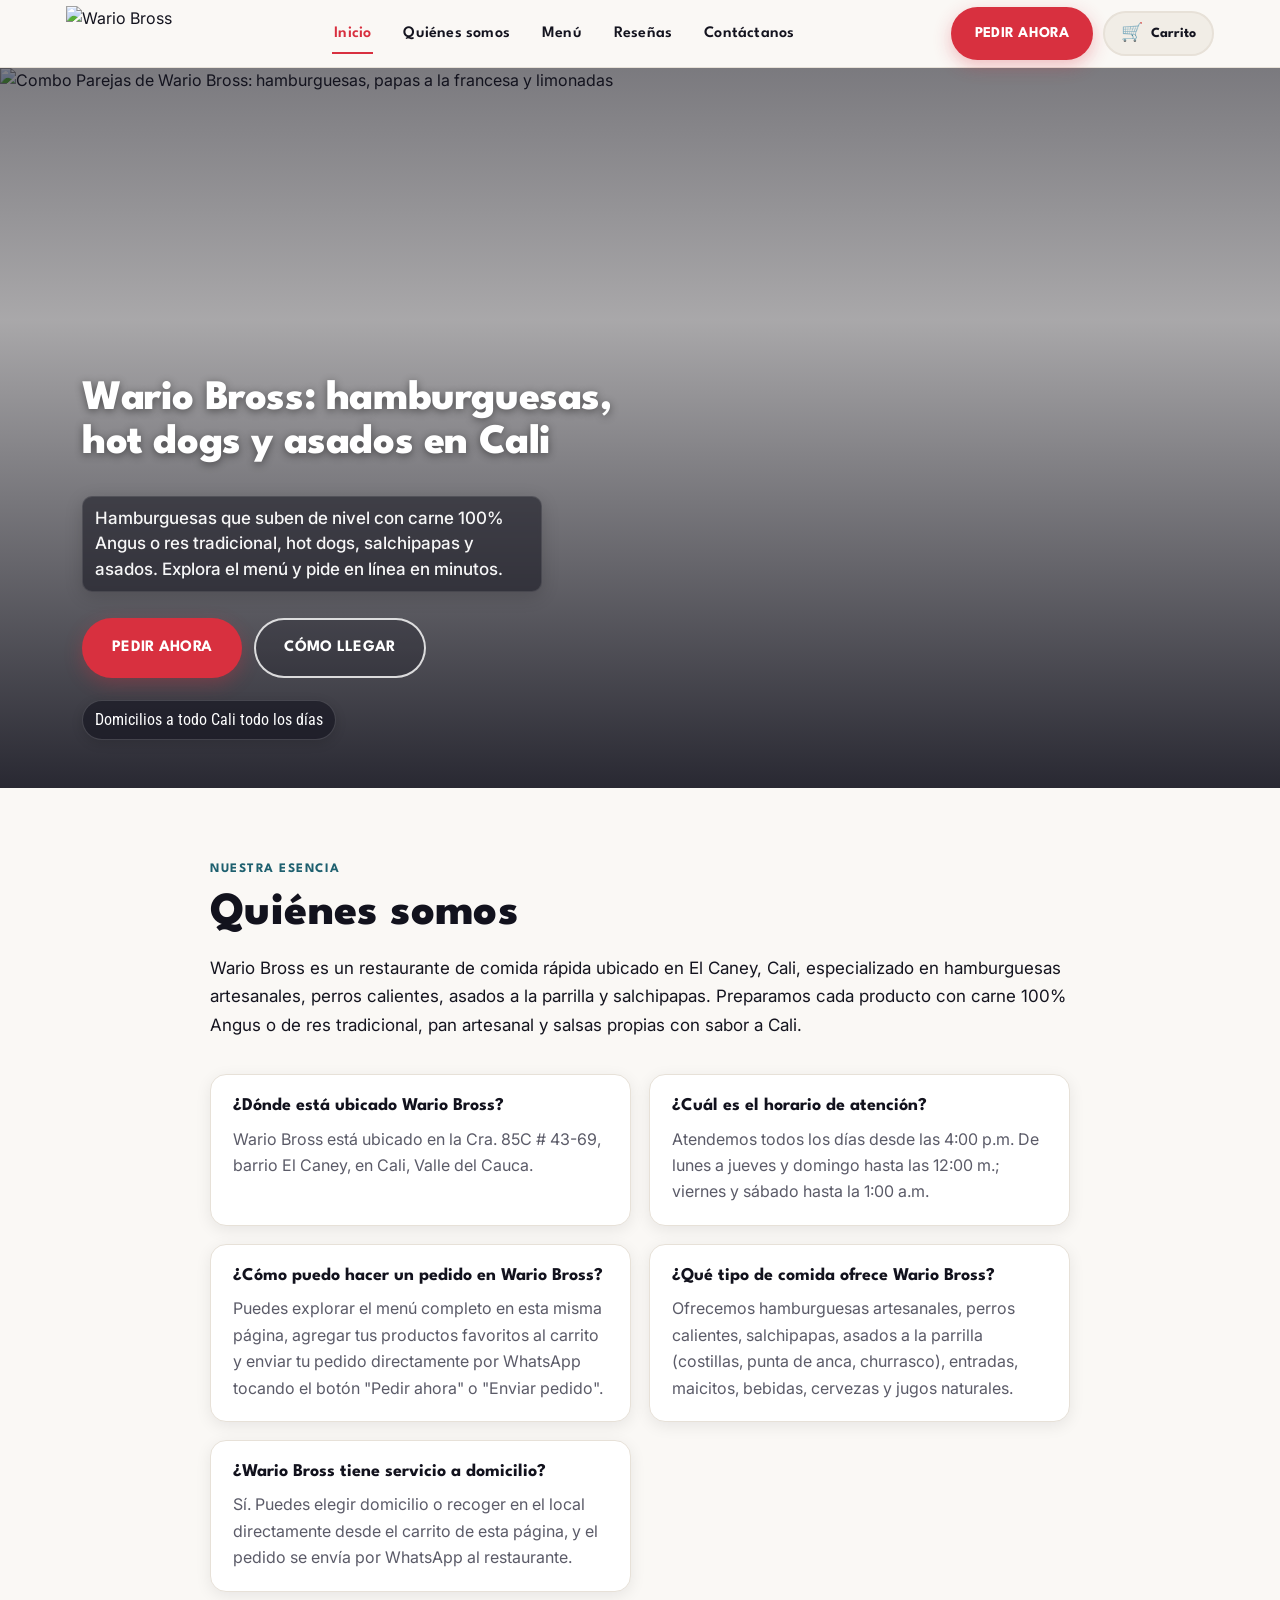
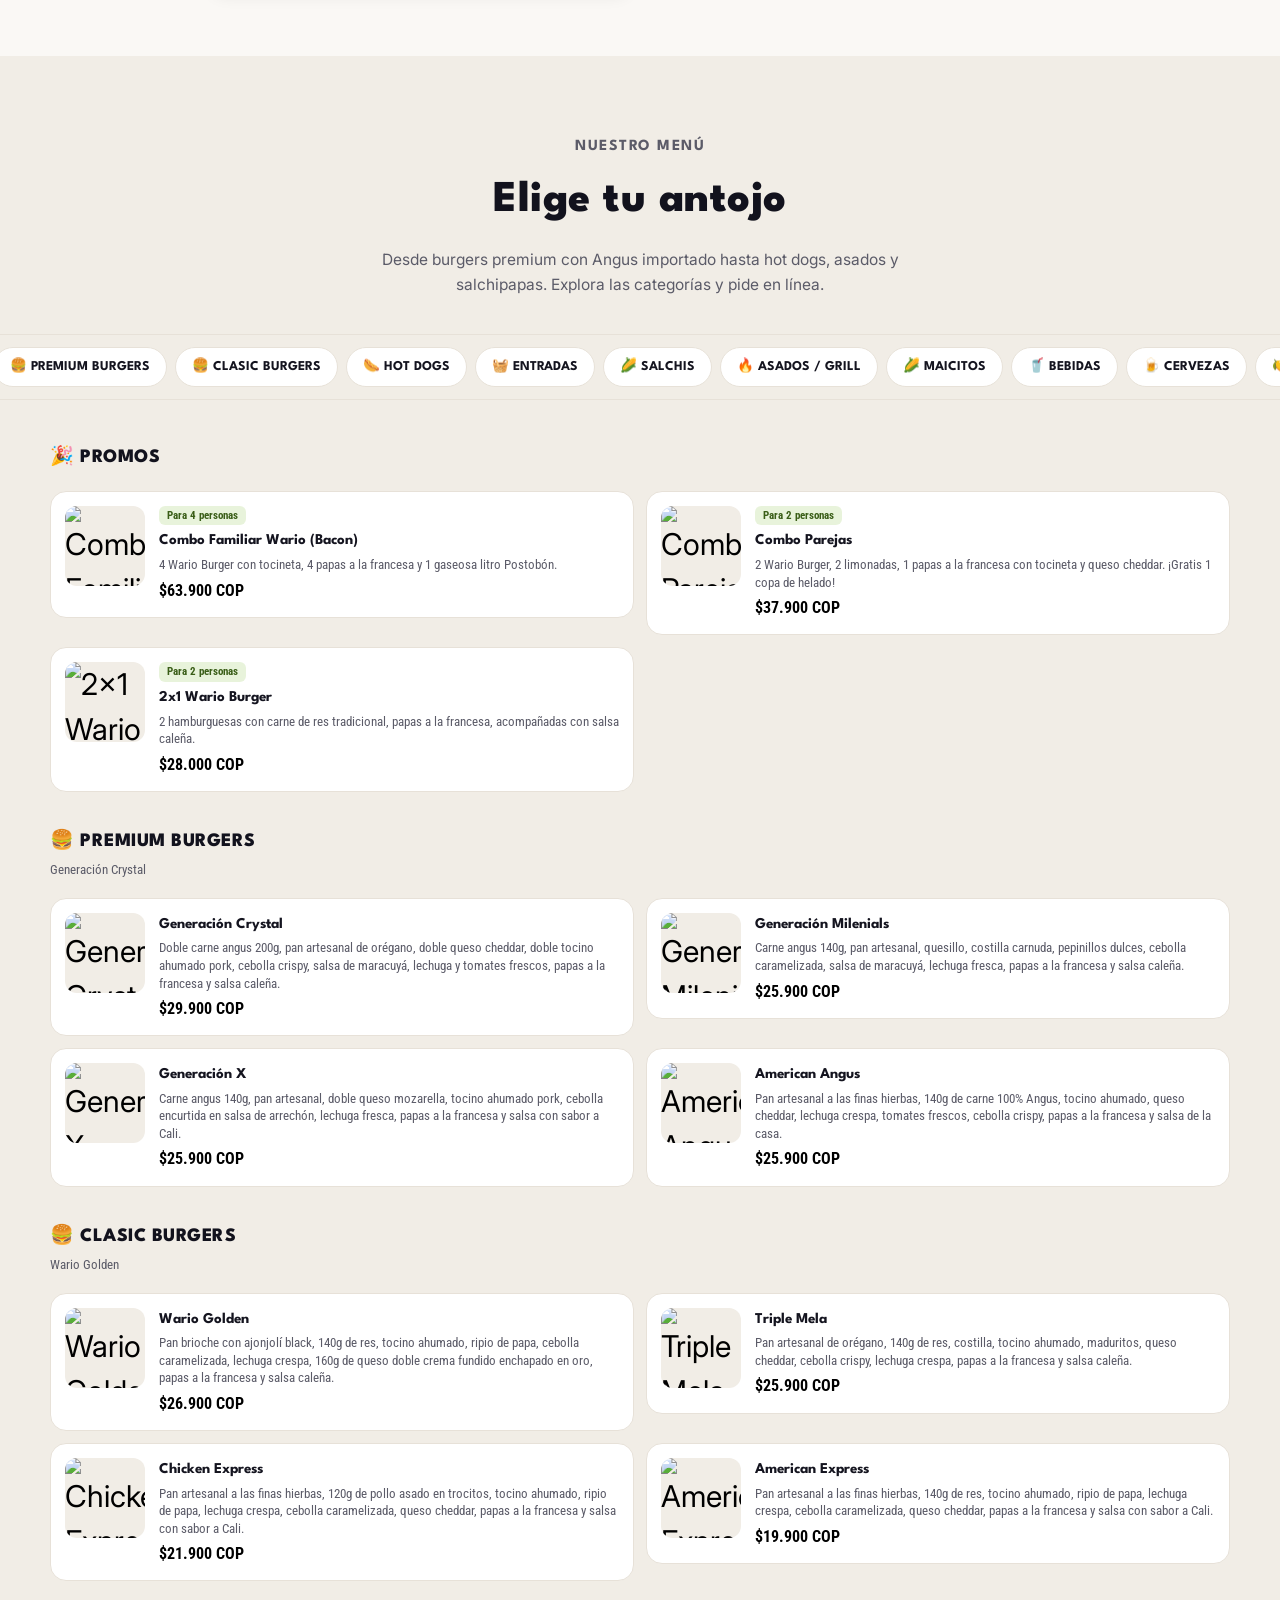
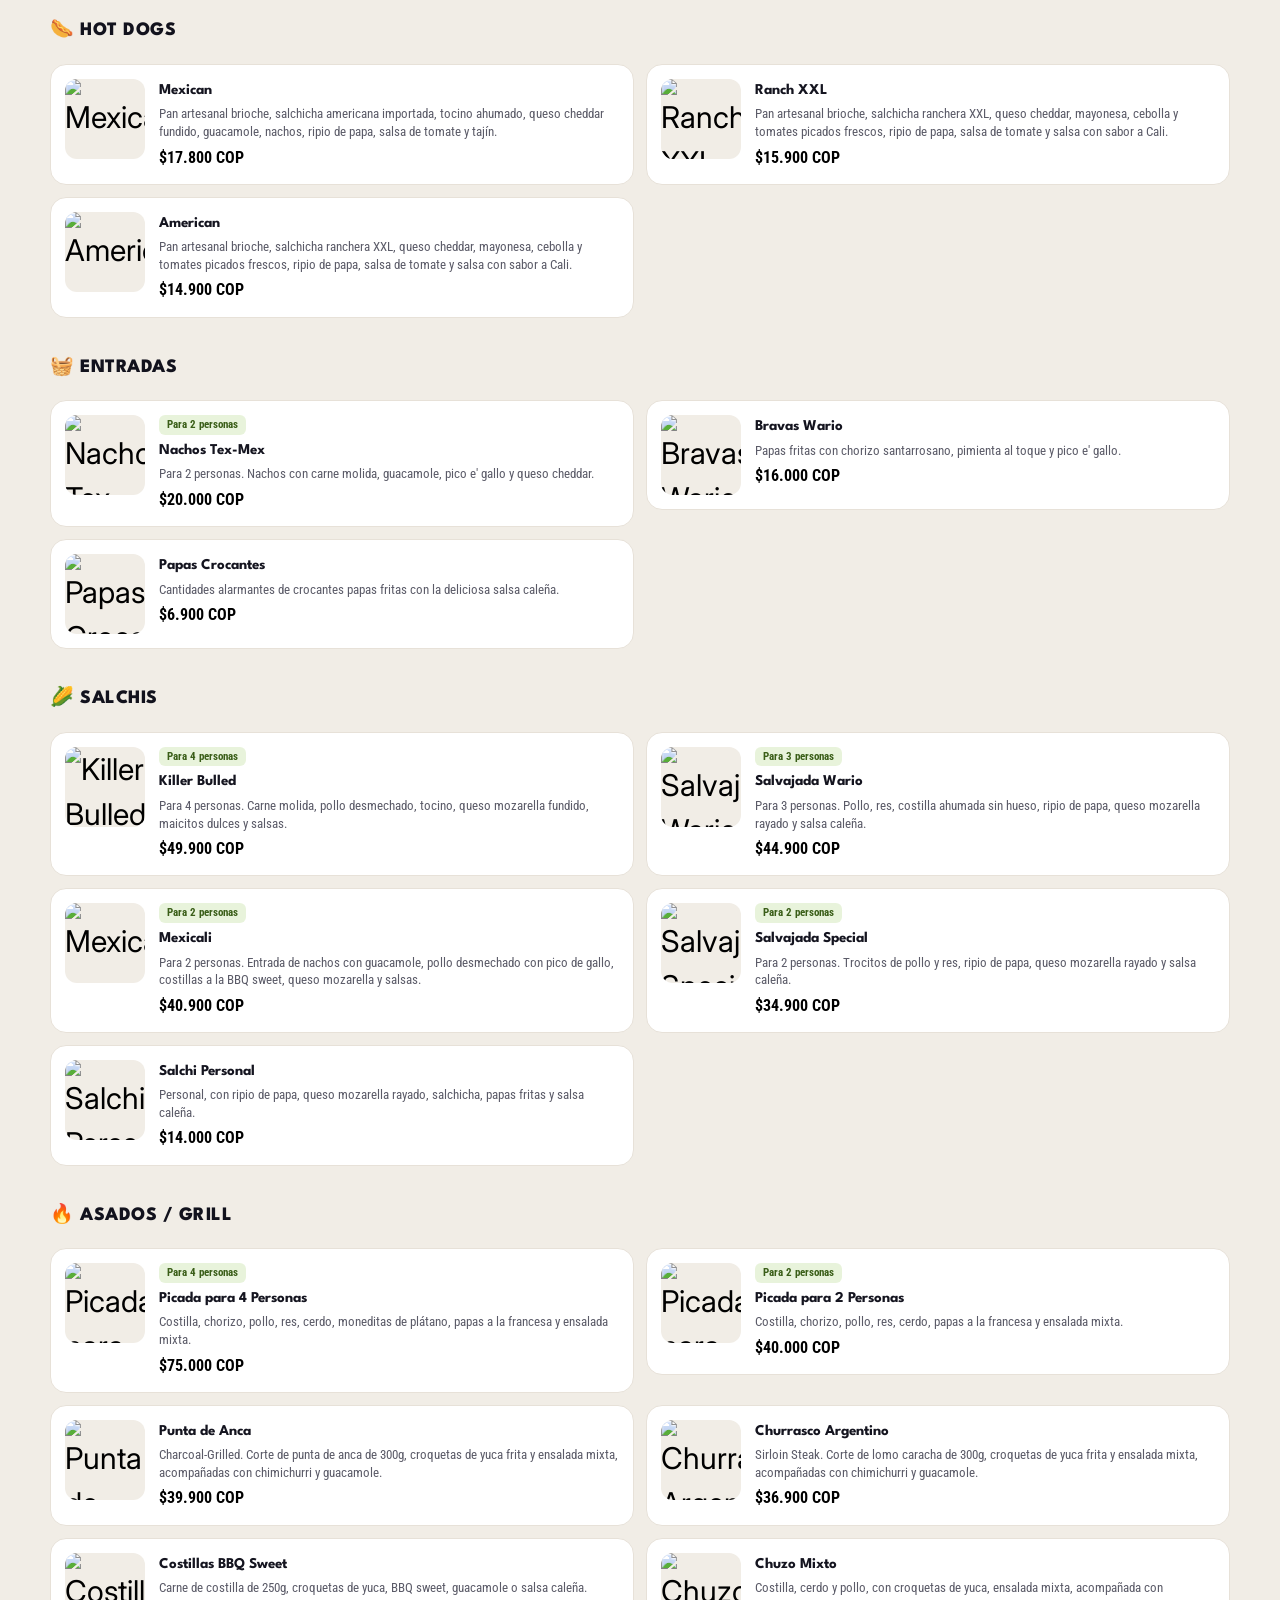
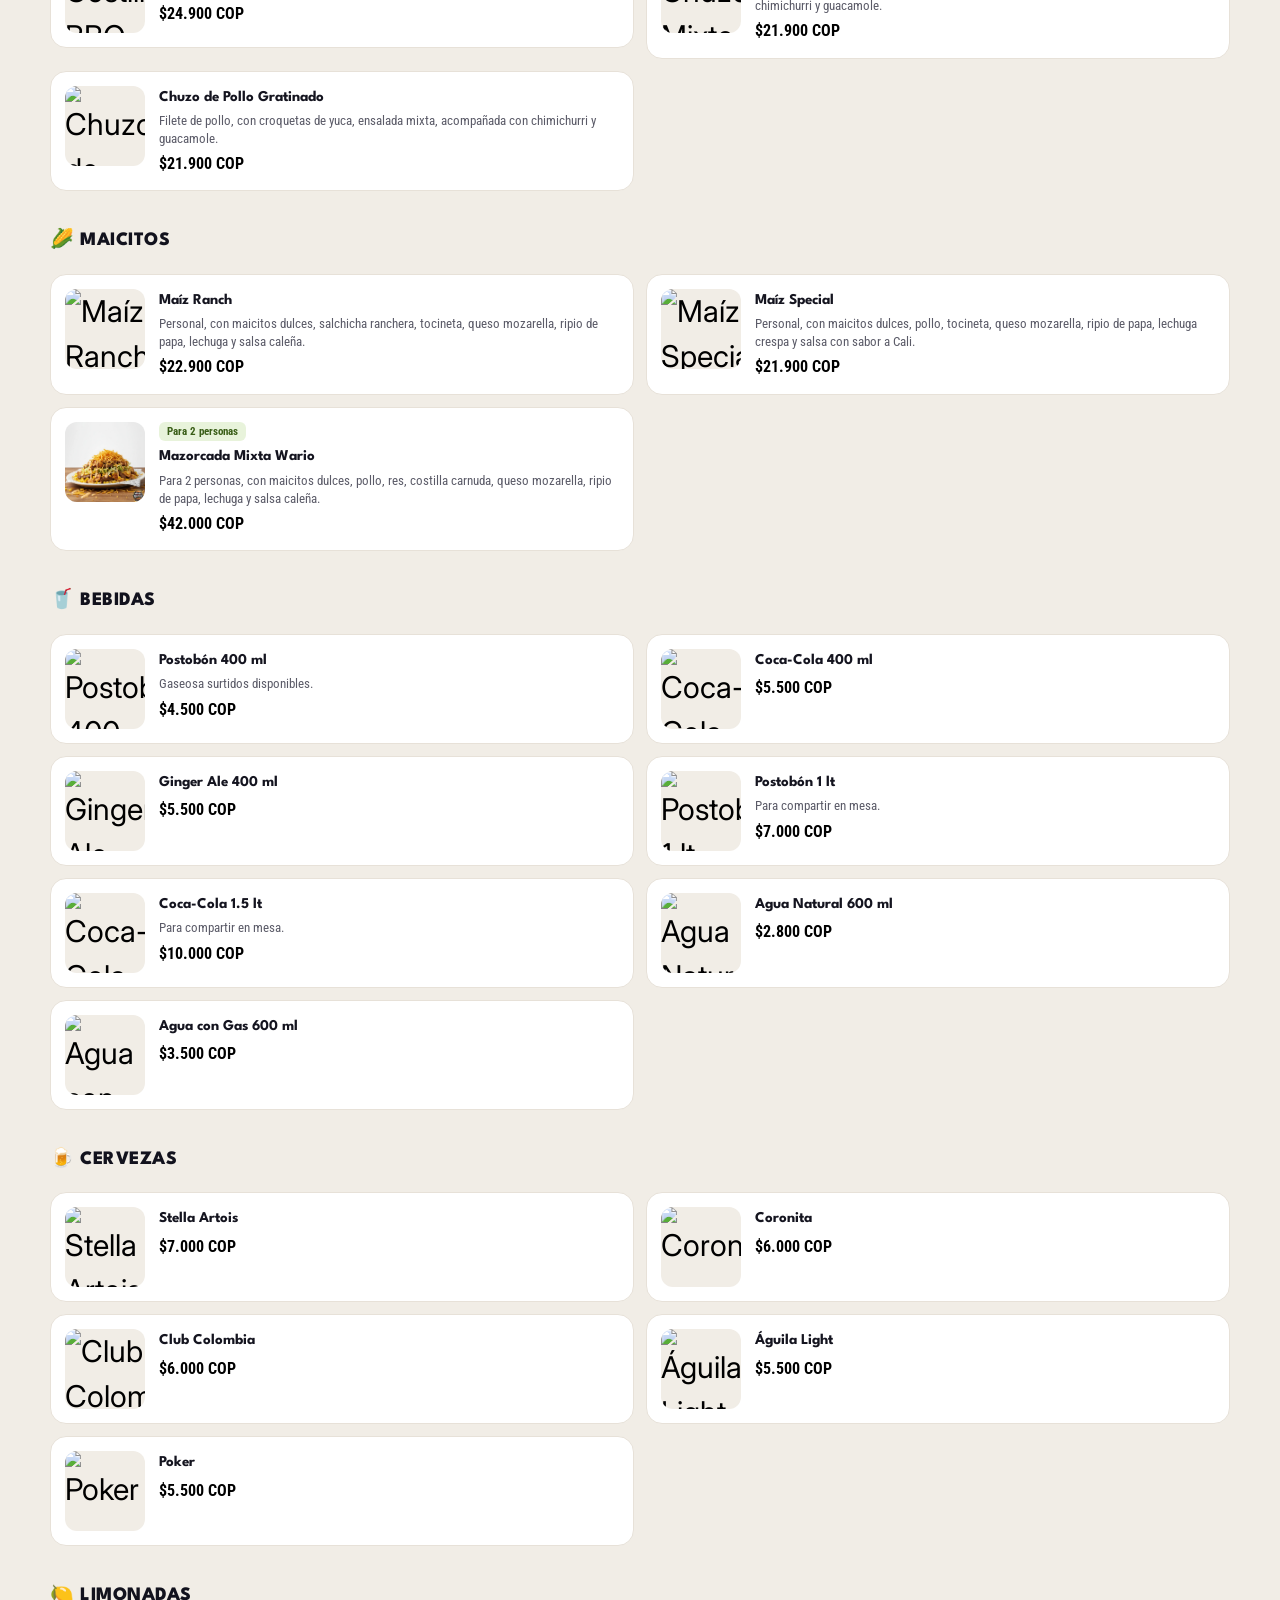
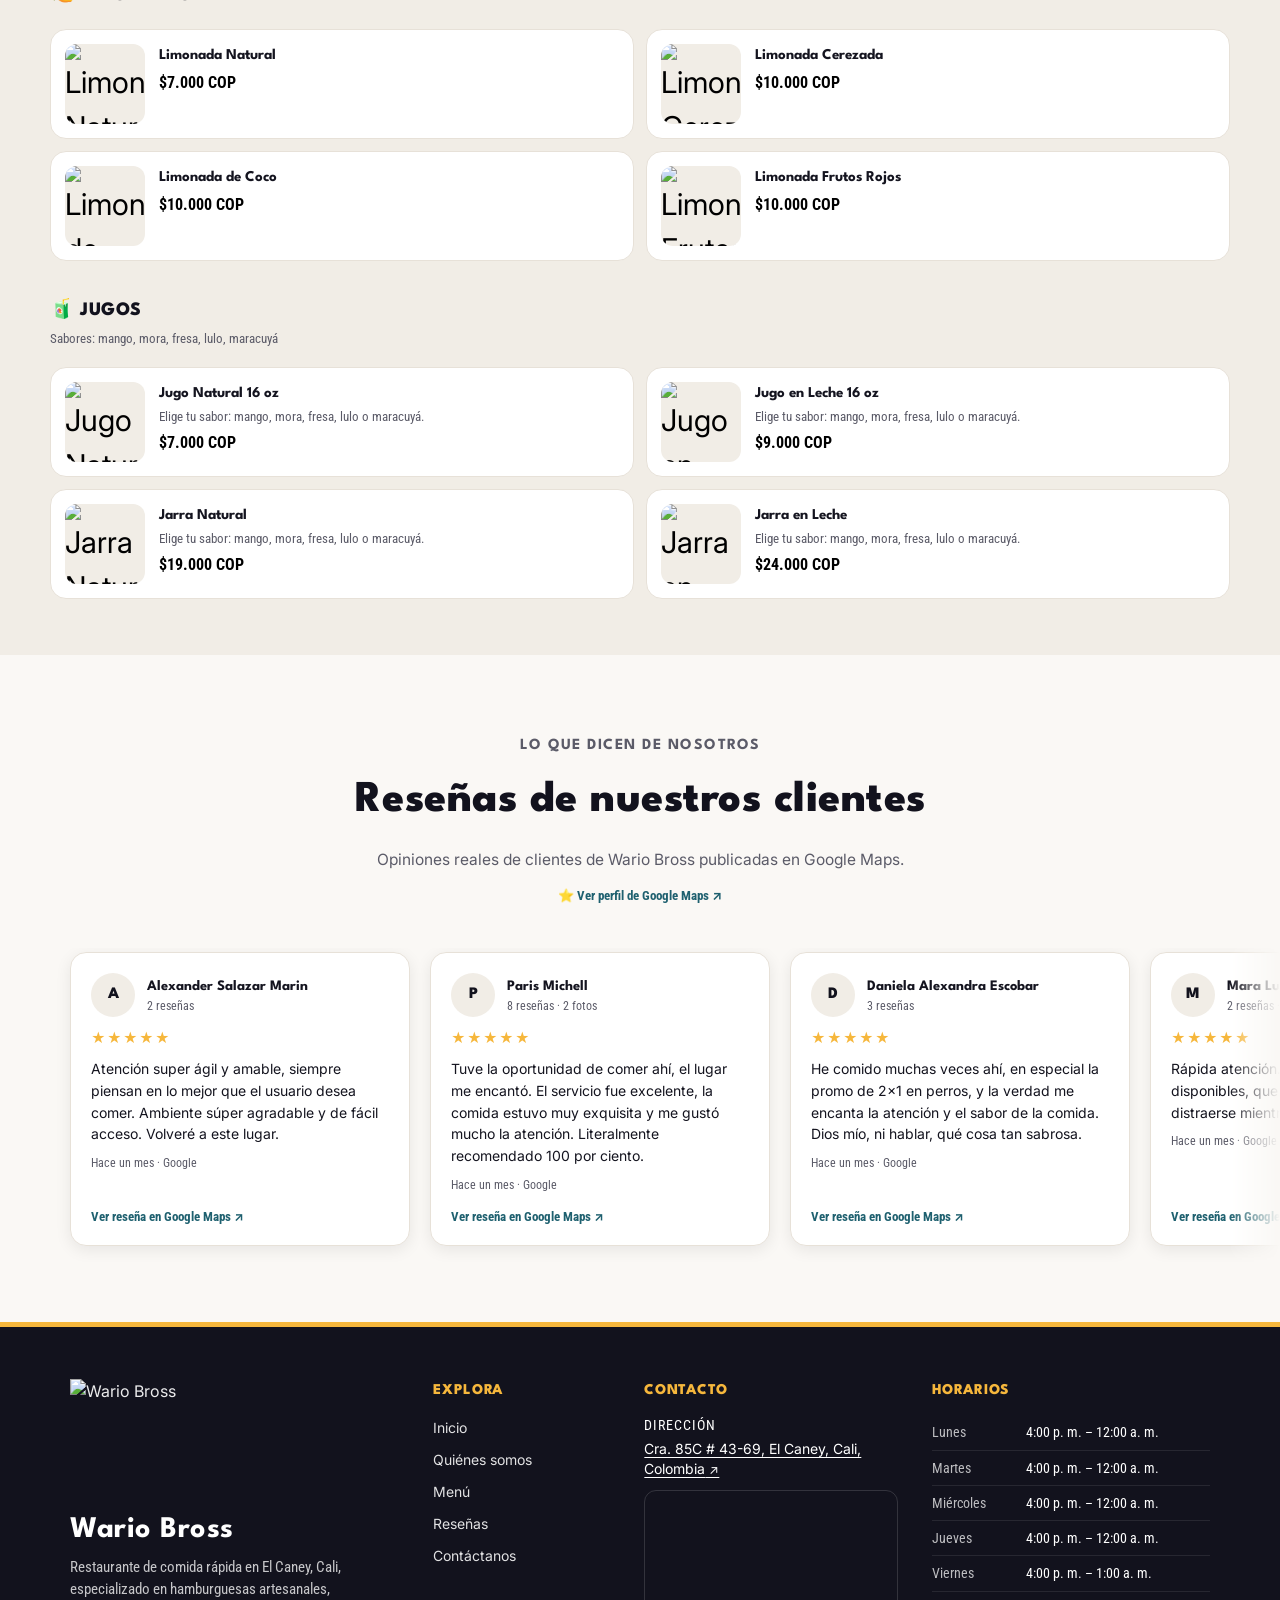
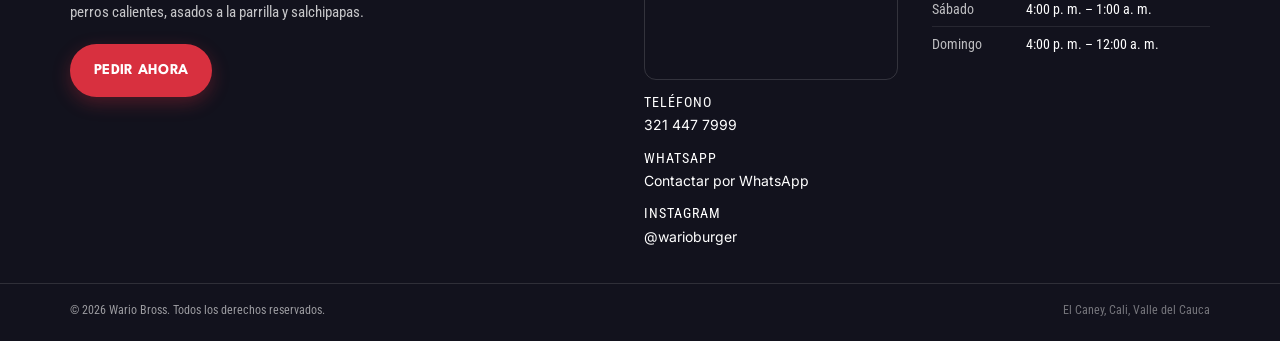
==== index.html @ e2738080 "Update index.html" ====
<!DOCTYPE html>
<html lang="es">
<head>

<!-- ============================================================
     CONFIGURACIÓN GENERAL / SEO BÁSICO
     Dominio de producción confirmado: https://wario-bross.vercel.app/
============================================================= -->
<meta charset="UTF-8">
<meta name="viewport" content="width=device-width, initial-scale=1.0">
<title>Wario Bross | Hamburguesas, comidas rápidas y Asados en Cali</title>
<meta name="description" content="Hamburguesas artesanales, hot dogs, asados y salchipapas en Cali. Carne Angus importada, sabor a Cali. Pide en línea en Wario Bross.">
<meta name="robots" content="index, follow">
<meta name="google-site-verification" content="61M8MFPnjF5rCzs7KrGMbSBRfSwU-rDoiAm1uW-LAH8" />
<link rel="canonical" href="https://wario-bross.vercel.app/">
<meta name="theme-color" content="#FAF8F5">

<!-- Favicon y logo de marca: versiones PNG con fondo transparente -->
<link rel="icon" href="/favicon.ico" sizes="any">
<link rel="icon" type="image/png" sizes="48x48" href="img/brand/favicon-48.png">
<link rel="icon" type="image/png" sizes="32x32" href="img/brand/favicon-32.png">
<link rel="apple-touch-icon" sizes="180x180" href="img/brand/logo-wario-bross-512.png">

<!-- Open Graph — imagen OG 1200x630 propia pendiente (Fase 8). Placeholder: logo -->
<meta property="og:title" content="Wario Bross | Hamburguesas, Hot Dogs y Asados en Cali">
<meta property="og:description" content="Hamburguesas artesanales, hot dogs, asados y salchipapas en Cali. Carne Angus importada, sabor a Cali. Pide en línea.">
<meta property="og:image" content="https://wario-bross.vercel.app/img/brand/logo-wario-bross-512.png">
<meta property="og:url" content="https://wario-bross.vercel.app/">
<meta property="og:type" content="website">
<meta property="og:site_name" content="Wario Bross">
<meta property="og:locale" content="es_CO">

<!-- Tipografías reales de marca (heredadas del menú digital original) -->
<link rel="preconnect" href="https://fonts.googleapis.com">
<link rel="preconnect" href="https://fonts.gstatic.com" crossorigin>
<link href="https://fonts.googleapis.com/css2?family=Bangers&family=Inter:wght@400;500;600;700;800&family=League+Spartan:wght@400;500;600;700;800&family=Roboto+Condensed:wght@300;400;700&display=swap" rel="stylesheet">

<!-- Precarga del logo transparente del header -->
<link rel="preload" as="image" href="img/brand/logo-wario-bross-192.png">

<!-- ============================================================
     Fase 7: Schema.org JSON-LD (FastFoodRestaurant)
     Todos los valores provienen de la fuente de verdad real del
     proyecto (CONFIG / información confirmada). No se inventan
     coordenadas GPS, código postal, rango de precios ni
     calificaciones: se omiten hasta tener el dato real.
============================================================= -->
<script type="application/ld+json">
{
  "@context": "https://schema.org",
  "@type": "FastFoodRestaurant",
  "@id": "https://wario-bross.vercel.app/#restaurant",
  "name": "Wario Bross",
  "url": "https://wario-bross.vercel.app/",
  "image": [
    "https://wario-bross.vercel.app/img/brand/logo-wario-bross-512.png",
    "https://wario-bross.vercel.app/img/hero/hero-wario-bross.webp"
  ],
  "telephone": "+573214477999",
  "priceRange": "$2.800 - $75.000 COP",
  "servesCuisine": [
    "Hamburguesas",
    "Hot Dogs",
    "Asados",
    "Comida rápida"
  ],
  "address": {
    "@type": "PostalAddress",
    "streetAddress": "Cra. 85C # 43-69, El Caney",
    "addressLocality": "Cali",
    "addressRegion": "Valle del Cauca",
    "addressCountry": "CO"
  },
  "geo": {
    "@type": "GeoCoordinates",
    "latitude": 3.3809268,
    "longitude": -76.5185154
  },
  "hasMap": "https://maps.app.goo.gl/h5hn3VZ8JjnQwdgH6",
  "openingHoursSpecification": [
    {
      "@type": "OpeningHoursSpecification",
      "dayOfWeek": [
        "Monday",
        "Tuesday",
        "Wednesday",
        "Thursday",
        "Sunday"
      ],
      "opens": "16:00",
      "closes": "00:00"
    },
    {
      "@type": "OpeningHoursSpecification",
      "dayOfWeek": [
        "Friday",
        "Saturday"
      ],
      "opens": "16:00",
      "closes": "01:00"
    }
  ],
  "menu": "https://wario-bross.vercel.app/#menu",
  "hasMenu": {
    "@type": "Menu",
    "name": "Menú Wario Bross",
    "hasMenuSection": [
      {
        "@type": "MenuSection",
        "name": "PROMOS",
        "hasMenuItem": [
          {
            "@type": "MenuItem",
            "name": "Combo Familiar Wario (Bacon)",
            "offers": {
              "@type": "Offer",
              "price": 63900,
              "priceCurrency": "COP"
            },
            "description": "4 Wario Burger con tocineta, 4 papas a la francesa y 1 gaseosa litro Postobón.",
            "image": "https://wario-bross.vercel.app/img/products/combo-familiar-wario-bacon.webp"
          },
          {
            "@type": "MenuItem",
            "name": "Combo Parejas",
            "offers": {
              "@type": "Offer",
              "price": 37900,
              "priceCurrency": "COP"
            },
            "description": "2 Wario Burger, 2 limonadas, 1 papas a la francesa con tocineta y queso cheddar. ¡Gratis 1 copa de helado!",
            "image": "https://wario-bross.vercel.app/img/products/combo-parejas.webp"
          },
          {
            "@type": "MenuItem",
            "name": "2x1 Wario Burger",
            "offers": {
              "@type": "Offer",
              "price": 28000,
              "priceCurrency": "COP"
            },
            "description": "2 hamburguesas con carne de res tradicional, papas a la francesa, acompañadas con salsa caleña.",
            "image": "https://wario-bross.vercel.app/img/products/2x1-wario-burger.webp"
          }
        ]
      },
      {
        "@type": "MenuSection",
        "name": "PREMIUM BURGERS",
        "description": "Generación Crystal",
        "hasMenuItem": [
          {
            "@type": "MenuItem",
            "name": "Generación Crystal",
            "offers": {
              "@type": "Offer",
              "price": 29900,
              "priceCurrency": "COP"
            },
            "description": "Doble carne angus 200g, pan artesanal de orégano, doble queso cheddar, doble tocino ahumado pork, cebolla crispy, salsa de maracuyá, lechuga y tomates frescos, papas a la francesa y salsa caleña.",
            "image": "https://wario-bross.vercel.app/img/products/generacion-crystal.webp"
          },
          {
            "@type": "MenuItem",
            "name": "Generación Milenials",
            "offers": {
              "@type": "Offer",
              "price": 25900,
              "priceCurrency": "COP"
            },
            "description": "Carne angus 140g, pan artesanal, quesillo, costilla carnuda, pepinillos dulces, cebolla caramelizada, salsa de maracuyá, lechuga fresca, papas a la francesa y salsa caleña.",
            "image": "https://wario-bross.vercel.app/img/products/generacion-milenials.webp"
          },
          {
            "@type": "MenuItem",
            "name": "Generación X",
            "offers": {
              "@type": "Offer",
              "price": 25900,
              "priceCurrency": "COP"
            },
            "description": "Carne angus 140g, pan artesanal, doble queso mozarella, tocino ahumado pork, cebolla encurtida en salsa de arrechón, lechuga fresca, papas a la francesa y salsa con sabor a Cali.",
            "image": "https://wario-bross.vercel.app/img/products/generacion-x.webp"
          },
          {
            "@type": "MenuItem",
            "name": "American Angus",
            "offers": {
              "@type": "Offer",
              "price": 25900,
              "priceCurrency": "COP"
            },
            "description": "Pan artesanal a las finas hierbas, 140g de carne 100% Angus, tocino ahumado, queso cheddar, lechuga crespa, tomates frescos, cebolla crispy, papas a la francesa y salsa de la casa.",
            "image": "https://wario-bross.vercel.app/img/products/american-angus.webp"
          }
        ]
      },
      {
        "@type": "MenuSection",
        "name": "CLASIC BURGERS",
        "description": "Wario Golden",
        "hasMenuItem": [
          {
            "@type": "MenuItem",
            "name": "Wario Golden",
            "offers": {
              "@type": "Offer",
              "price": 26900,
              "priceCurrency": "COP"
            },
            "description": "Pan brioche con ajonjolí black, 140g de res, tocino ahumado, ripio de papa, cebolla caramelizada, lechuga crespa, 160g de queso doble crema fundido enchapado en oro, papas a la francesa y salsa caleña.",
            "image": "https://wario-bross.vercel.app/img/products/wario-golden.webp"
          },
          {
            "@type": "MenuItem",
            "name": "Triple Mela",
            "offers": {
              "@type": "Offer",
              "price": 25900,
              "priceCurrency": "COP"
            },
            "description": "Pan artesanal de orégano, 140g de res, costilla, tocino ahumado, maduritos, queso cheddar, cebolla crispy, lechuga crespa, papas a la francesa y salsa caleña.",
            "image": "https://wario-bross.vercel.app/img/products/triple-mela.webp"
          },
          {
            "@type": "MenuItem",
            "name": "Chicken Express",
            "offers": {
              "@type": "Offer",
              "price": 21900,
              "priceCurrency": "COP"
            },
            "description": "Pan artesanal a las finas hierbas, 120g de pollo asado en trocitos, tocino ahumado, ripio de papa, lechuga crespa, cebolla caramelizada, queso cheddar, papas a la francesa y salsa con sabor a Cali.",
            "image": "https://wario-bross.vercel.app/img/products/chicken-express.webp"
          },
          {
            "@type": "MenuItem",
            "name": "American Express",
            "offers": {
              "@type": "Offer",
              "price": 19900,
              "priceCurrency": "COP"
            },
            "description": "Pan artesanal a las finas hierbas, 140g de res, tocino ahumado, ripio de papa, lechuga crespa, cebolla caramelizada, queso cheddar, papas a la francesa y salsa con sabor a Cali.",
            "image": "https://wario-bross.vercel.app/img/products/american-express.webp"
          }
        ]
      },
      {
        "@type": "MenuSection",
        "name": "HOT DOGS",
        "hasMenuItem": [
          {
            "@type": "MenuItem",
            "name": "Mexican",
            "offers": {
              "@type": "Offer",
              "price": 17800,
              "priceCurrency": "COP"
            },
            "description": "Pan artesanal brioche, salchicha americana importada, tocino ahumado, queso cheddar fundido, guacamole, nachos, ripio de papa, salsa de tomate y tajín.",
            "image": "https://wario-bross.vercel.app/img/products/mexican-hotdog.webp"
          },
          {
            "@type": "MenuItem",
            "name": "Ranch XXL",
            "offers": {
              "@type": "Offer",
              "price": 15900,
              "priceCurrency": "COP"
            },
            "description": "Pan artesanal brioche, salchicha ranchera XXL, queso cheddar, mayonesa, cebolla y tomates picados frescos, ripio de papa, salsa de tomate y salsa con sabor a Cali.",
            "image": "https://wario-bross.vercel.app/img/products/ranch-xxl.webp"
          },
          {
            "@type": "MenuItem",
            "name": "American",
            "offers": {
              "@type": "Offer",
              "price": 14900,
              "priceCurrency": "COP"
            },
            "description": "Pan artesanal brioche, salchicha ranchera XXL, queso cheddar, mayonesa, cebolla y tomates picados frescos, ripio de papa, salsa de tomate y salsa con sabor a Cali.",
            "image": "https://wario-bross.vercel.app/img/products/american-hotdog.webp"
          }
        ]
      },
      {
        "@type": "MenuSection",
        "name": "ENTRADAS",
        "hasMenuItem": [
          {
            "@type": "MenuItem",
            "name": "Nachos Tex-Mex",
            "offers": {
              "@type": "Offer",
              "price": 20000,
              "priceCurrency": "COP"
            },
            "description": "Para 2 personas. Nachos con carne molida, guacamole, pico e' gallo y queso cheddar.",
            "image": "https://wario-bross.vercel.app/img/products/nachos-tex-mex.webp"
          },
          {
            "@type": "MenuItem",
            "name": "Bravas Wario",
            "offers": {
              "@type": "Offer",
              "price": 16000,
              "priceCurrency": "COP"
            },
            "description": "Papas fritas con chorizo santarrosano, pimienta al toque y pico e' gallo.",
            "image": "https://wario-bross.vercel.app/img/products/bravas-wario.webp"
          },
          {
            "@type": "MenuItem",
            "name": "Papas Crocantes",
            "offers": {
              "@type": "Offer",
              "price": 6900,
              "priceCurrency": "COP"
            },
            "description": "Cantidades alarmantes de crocantes papas fritas con la deliciosa salsa caleña.",
            "image": "https://wario-bross.vercel.app/img/products/papas-crocantes.webp"
          }
        ]
      },
      {
        "@type": "MenuSection",
        "name": "SALCHIS",
        "hasMenuItem": [
          {
            "@type": "MenuItem",
            "name": "Killer Bulled",
            "offers": {
              "@type": "Offer",
              "price": 49900,
              "priceCurrency": "COP"
            },
            "description": "Para 4 personas. Carne molida, pollo desmechado, tocino, queso mozarella fundido, maicitos dulces y salsas.",
            "image": "https://wario-bross.vercel.app/img/products/killer-bulled.webp"
          },
          {
            "@type": "MenuItem",
            "name": "Salvajada Wario",
            "offers": {
              "@type": "Offer",
              "price": 44900,
              "priceCurrency": "COP"
            },
            "description": "Para 3 personas. Pollo, res, costilla ahumada sin hueso, ripio de papa, queso mozarella rayado y salsa caleña.",
            "image": "https://wario-bross.vercel.app/img/products/salvajada-wario.webp"
          },
          {
            "@type": "MenuItem",
            "name": "Mexicali",
            "offers": {
              "@type": "Offer",
              "price": 40900,
              "priceCurrency": "COP"
            },
            "description": "Para 2 personas. Entrada de nachos con guacamole, pollo desmechado con pico de gallo, costillas a la BBQ sweet, queso mozarella y salsas.",
            "image": "https://wario-bross.vercel.app/img/products/mexicali.webp"
          },
          {
            "@type": "MenuItem",
            "name": "Salvajada Special",
            "offers": {
              "@type": "Offer",
              "price": 34900,
              "priceCurrency": "COP"
            },
            "description": "Para 2 personas. Trocitos de pollo y res, ripio de papa, queso mozarella rayado y salsa caleña.",
            "image": "https://wario-bross.vercel.app/img/products/salvajada-especial.webp"
          },
          {
            "@type": "MenuItem",
            "name": "Salchi Personal",
            "offers": {
              "@type": "Offer",
              "price": 14000,
              "priceCurrency": "COP"
            },
            "description": "Personal, con ripio de papa, queso mozarella rayado, salchicha, papas fritas y salsa caleña.",
            "image": "https://wario-bross.vercel.app/img/products/salchi-personal.webp"
          }
        ]
      },
      {
        "@type": "MenuSection",
        "name": "ASADOS / GRILL",
        "hasMenuItem": [
          {
            "@type": "MenuItem",
            "name": "Picada para 4 Personas",
            "offers": {
              "@type": "Offer",
              "price": 75000,
              "priceCurrency": "COP"
            },
            "description": "Costilla, chorizo, pollo, res, cerdo, moneditas de plátano, papas a la francesa y ensalada mixta.",
            "image": "https://wario-bross.vercel.app/img/products/picada-para-4-personas.webp"
          },
          {
            "@type": "MenuItem",
            "name": "Picada para 2 Personas",
            "offers": {
              "@type": "Offer",
              "price": 40000,
              "priceCurrency": "COP"
            },
            "description": "Costilla, chorizo, pollo, res, cerdo, papas a la francesa y ensalada mixta.",
            "image": "https://wario-bross.vercel.app/img/products/picada-para-2-personas.webp"
          },
          {
            "@type": "MenuItem",
            "name": "Punta de Anca",
            "offers": {
              "@type": "Offer",
              "price": 39900,
              "priceCurrency": "COP"
            },
            "description": "Charcoal-Grilled. Corte de punta de anca de 300g, croquetas de yuca frita y ensalada mixta, acompañadas con chimichurri y guacamole.",
            "image": "https://wario-bross.vercel.app/img/products/punta-de-anca.webp"
          },
          {
            "@type": "MenuItem",
            "name": "Churrasco Argentino",
            "offers": {
              "@type": "Offer",
              "price": 36900,
              "priceCurrency": "COP"
            },
            "description": "Sirloin Steak. Corte de lomo caracha de 300g, croquetas de yuca frita y ensalada mixta, acompañadas con chimichurri y guacamole.",
            "image": "https://wario-bross.vercel.app/img/products/churrasco-argentino.webp"
          },
          {
            "@type": "MenuItem",
            "name": "Costillas BBQ Sweet",
            "offers": {
              "@type": "Offer",
              "price": 24900,
              "priceCurrency": "COP"
            },
            "description": "Carne de costilla de 250g, croquetas de yuca, BBQ sweet, guacamole o salsa caleña.",
            "image": "https://wario-bross.vercel.app/img/products/costillas-bbq-sweet.webp"
          },
          {
            "@type": "MenuItem",
            "name": "Chuzo Mixto",
            "offers": {
              "@type": "Offer",
              "price": 21900,
              "priceCurrency": "COP"
            },
            "description": "Costilla, cerdo y pollo, con croquetas de yuca, ensalada mixta, acompañada con chimichurri y guacamole.",
            "image": "https://wario-bross.vercel.app/img/products/chuzo-mixto.webp"
          },
          {
            "@type": "MenuItem",
            "name": "Chuzo de Pollo Gratinado",
            "offers": {
              "@type": "Offer",
              "price": 21900,
              "priceCurrency": "COP"
            },
            "description": "Filete de pollo, con croquetas de yuca, ensalada mixta, acompañada con chimichurri y guacamole.",
            "image": "https://wario-bross.vercel.app/img/products/chuzo-de-pollo-gratinado.webp"
          }
        ]
      },
      {
        "@type": "MenuSection",
        "name": "MAICITOS",
        "hasMenuItem": [
          {
            "@type": "MenuItem",
            "name": "Maíz Ranch",
            "offers": {
              "@type": "Offer",
              "price": 22900,
              "priceCurrency": "COP"
            },
            "description": "Personal, con maicitos dulces, salchicha ranchera, tocineta, queso mozarella, ripio de papa, lechuga y salsa caleña.",
            "image": "https://wario-bross.vercel.app/img/products/maiz-ranch.webp"
          },
          {
            "@type": "MenuItem",
            "name": "Maíz Special",
            "offers": {
              "@type": "Offer",
              "price": 21900,
              "priceCurrency": "COP"
            },
            "description": "Personal, con maicitos dulces, pollo, tocineta, queso mozarella, ripio de papa, lechuga crespa y salsa con sabor a Cali.",
            "image": "https://wario-bross.vercel.app/img/products/maiz-special.webp"
          },
          {
            "@type": "MenuItem",
            "name": "Mazorcada Mixta Wario",
            "offers": {
              "@type": "Offer",
              "price": 42000,
              "priceCurrency": "COP"
            },
            "description": "Para 2 personas, con maicitos dulces, pollo, res, costilla carnuda, queso mozarella, ripio de papa, lechuga y salsa caleña.",
            "image": "https://wario-bross.vercel.app/img/products/maiz-wario.webp"
          }
        ]
      },
      {
        "@type": "MenuSection",
        "name": "BEBIDAS",
        "hasMenuItem": [
          {
            "@type": "MenuItem",
            "name": "Postobón 400 ml",
            "offers": {
              "@type": "Offer",
              "price": 4500,
              "priceCurrency": "COP"
            },
            "description": "Gaseosa surtidos disponibles.",
            "image": "https://wario-bross.vercel.app/img/products/postobon-400-ml.webp"
          },
          {
            "@type": "MenuItem",
            "name": "Coca-Cola 400 ml",
            "offers": {
              "@type": "Offer",
              "price": 5500,
              "priceCurrency": "COP"
            },
            "image": "https://wario-bross.vercel.app/img/products/coca-cola-400-ml.webp"
          },
          {
            "@type": "MenuItem",
            "name": "Ginger Ale 400 ml",
            "offers": {
              "@type": "Offer",
              "price": 5500,
              "priceCurrency": "COP"
            },
            "image": "https://wario-bross.vercel.app/img/products/ginger-400-ml.webp"
          },
          {
            "@type": "MenuItem",
            "name": "Postobón 1 lt",
            "offers": {
              "@type": "Offer",
              "price": 7000,
              "priceCurrency": "COP"
            },
            "description": "Para compartir en mesa.",
            "image": "https://wario-bross.vercel.app/img/products/postobon-1-lt.webp"
          },
          {
            "@type": "MenuItem",
            "name": "Coca-Cola 1.5 lt",
            "offers": {
              "@type": "Offer",
              "price": 10000,
              "priceCurrency": "COP"
            },
            "description": "Para compartir en mesa.",
            "image": "https://wario-bross.vercel.app/img/products/coca-cola-1-5-lt.webp"
          },
          {
            "@type": "MenuItem",
            "name": "Agua Natural 600 ml",
            "offers": {
              "@type": "Offer",
              "price": 2800,
              "priceCurrency": "COP"
            },
            "image": "https://wario-bross.vercel.app/img/products/agua-natural.webp"
          },
          {
            "@type": "MenuItem",
            "name": "Agua con Gas 600 ml",
            "offers": {
              "@type": "Offer",
              "price": 3500,
              "priceCurrency": "COP"
            },
            "image": "https://wario-bross.vercel.app/img/products/agua-gas.webp"
          }
        ]
      },
      {
        "@type": "MenuSection",
        "name": "CERVEZAS",
        "hasMenuItem": [
          {
            "@type": "MenuItem",
            "name": "Stella Artois",
            "offers": {
              "@type": "Offer",
              "price": 7000,
              "priceCurrency": "COP"
            },
            "image": "https://wario-bross.vercel.app/img/products/stella-artois.webp"
          },
          {
            "@type": "MenuItem",
            "name": "Coronita",
            "offers": {
              "@type": "Offer",
              "price": 6000,
              "priceCurrency": "COP"
            },
            "image": "https://wario-bross.vercel.app/img/products/coronita.webp"
          },
          {
            "@type": "MenuItem",
            "name": "Club Colombia",
            "offers": {
              "@type": "Offer",
              "price": 6000,
              "priceCurrency": "COP"
            },
            "image": "https://wario-bross.vercel.app/img/products/club-colombia.webp"
          },
          {
            "@type": "MenuItem",
            "name": "Águila Light",
            "offers": {
              "@type": "Offer",
              "price": 5500,
              "priceCurrency": "COP"
            },
            "image": "https://wario-bross.vercel.app/img/products/aguila-light.webp"
          },
          {
            "@type": "MenuItem",
            "name": "Poker",
            "offers": {
              "@type": "Offer",
              "price": 5500,
              "priceCurrency": "COP"
            },
            "image": "https://wario-bross.vercel.app/img/products/poker.webp"
          }
        ]
      },
      {
        "@type": "MenuSection",
        "name": "LIMONADAS",
        "hasMenuItem": [
          {
            "@type": "MenuItem",
            "name": "Limonada Natural",
            "offers": {
              "@type": "Offer",
              "price": 7000,
              "priceCurrency": "COP"
            },
            "image": "https://wario-bross.vercel.app/img/products/limonada-natural-16oz.webp"
          },
          {
            "@type": "MenuItem",
            "name": "Limonada Cerezada",
            "offers": {
              "@type": "Offer",
              "price": 10000,
              "priceCurrency": "COP"
            },
            "image": "https://wario-bross.vercel.app/img/products/limonada-cerezada.webp"
          },
          {
            "@type": "MenuItem",
            "name": "Limonada de Coco",
            "offers": {
              "@type": "Offer",
              "price": 10000,
              "priceCurrency": "COP"
            },
            "image": "https://wario-bross.vercel.app/img/products/limonada-de-coco.webp"
          },
          {
            "@type": "MenuItem",
            "name": "Limonada Frutos Rojos",
            "offers": {
              "@type": "Offer",
              "price": 10000,
              "priceCurrency": "COP"
            },
            "image": "https://wario-bross.vercel.app/img/products/limonada-frutos-rojos.webp"
          }
        ]
      },
      {
        "@type": "MenuSection",
        "name": "JUGOS",
        "description": "Sabores: mango, mora, fresa, lulo, maracuyá",
        "hasMenuItem": [
          {
            "@type": "MenuItem",
            "name": "Jugo Natural 16 oz",
            "offers": {
              "@type": "Offer",
              "price": 7000,
              "priceCurrency": "COP"
            },
            "description": "Elige tu sabor: mango, mora, fresa, lulo o maracuyá.",
            "image": "https://wario-bross.vercel.app/img/products/jugo-natural.webp"
          },
          {
            "@type": "MenuItem",
            "name": "Jugo en Leche 16 oz",
            "offers": {
              "@type": "Offer",
              "price": 9000,
              "priceCurrency": "COP"
            },
            "description": "Elige tu sabor: mango, mora, fresa, lulo o maracuyá.",
            "image": "https://wario-bross.vercel.app/img/products/jugo-en-leche.webp"
          },
          {
            "@type": "MenuItem",
            "name": "Jarra Natural",
            "offers": {
              "@type": "Offer",
              "price": 19000,
              "priceCurrency": "COP"
            },
            "description": "Elige tu sabor: mango, mora, fresa, lulo o maracuyá.",
            "image": "https://wario-bross.vercel.app/img/products/jarra-jugo-natural.webp"
          },
          {
            "@type": "MenuItem",
            "name": "Jarra en Leche",
            "offers": {
              "@type": "Offer",
              "price": 24000,
              "priceCurrency": "COP"
            },
            "description": "Elige tu sabor: mango, mora, fresa, lulo o maracuyá.",
            "image": "https://wario-bross.vercel.app/img/products/jarra-en-leche.webp"
          }
        ]
      }
    ]
  },
  "sameAs": [
    "https://instagram.com/warioburger"
  ],
  "potentialAction": {
    "@type": "OrderAction",
    "target": {
      "@type": "EntryPoint",
      "urlTemplate": "https://wario-bross.vercel.app/#menu",
      "actionPlatform": [
        "http://schema.org/DesktopWebPlatform",
        "http://schema.org/MobileWebPlatform"
      ]
    },
    "deliveryMethod": [
      "http://purl.org/goodrelations/v1#DeliveryModePickUp",
      "http://purl.org/goodrelations/v1#DeliveryModeOwnFleet"
    ]
  }
}
</script>

<style>
/* ============================================================
   1) DISEÑO — TOKENS DE MARCA
   Paleta extraída directamente del logo real de Wario Bross
   (muestreo de píxeles) + neutros funcionales para light theme.
   Estrategia: híbrido — base clara y cálida, identidad real del
   logo (negro-azulado, dorado, naranja) conservada como acento
   y color de cierre; rojo (tomate real del logo) reservado
   exclusivamente para la acción de conversión "Pedir ahora".
============================================================= */
:root{
  /* Superficies (light theme) */
  --color-fondo:        #FAF8F5; /* crema cálido, canvas base */
  --color-superficie:   #FFFFFF; /* tarjetas */
  --color-superficie-2: #F1EDE6; /* superficie secundaria cálida */
  --color-borde:        #E7E1D8; /* bordes suaves cálidos */

  /* Identidad real de marca (extraída del logo) */
  --color-marca-oscuro: #12121D; /* negro-azulado del logo: footer / cierre */
  --color-dorado:       #F6B73C; /* contorno dorado del logo */
  --color-naranja:      #F07C3E; /* pan del logo */
  --color-verde:        #8BC34A; /* lechuga del logo, detalle "fresco" */
  --color-teal:         #1E606F; /* anillo del logo, acento puntual opcional */

  /* Conversión (rojo tomate real del logo, reservado para CTA) */
  --color-cta:          #D8303F;
  --color-cta-hover:    #BF2836;

  /* Texto */
  --color-texto:        #14141F; /* misma familia que el negro de marca */
  --color-texto-sutil:  #5B5B68;
  --color-texto-claro:  #FFFFFF;

  --radio:      16px;
  --radio-sm:   10px;
  --sombra:     0 4px 16px rgba(18,18,29,0.08);
  --sombra-cta: 0 6px 18px rgba(216,48,63,0.30);

  --fuente-display: 'Bangers', 'Archivo Black', 'Arial Black', sans-serif;
  --fuente-seccion: 'League Spartan', 'Inter', sans-serif;
  --fuente-detalle: 'Roboto Condensed', 'Inter', sans-serif;
  --fuente-cuerpo:  'Inter', -apple-system, sans-serif;

  --header-alto: 68px;
}

/* ============================================================
   2) RESET / BASE
============================================================= */
*, *::before, *::after{ box-sizing: border-box; margin:0; padding:0; }
html{ scroll-behavior: smooth; scroll-padding-top: var(--header-alto); }
body{
  background: var(--color-fondo);
  color: var(--color-texto);
  font-family: var(--fuente-cuerpo);
  line-height: 1.5;
  -webkit-font-smoothing: antialiased;
}
img{ max-width:100%; display:block; }
a{ color:inherit; text-decoration:none; }
button{ font: inherit; cursor:pointer; }
ul{ list-style:none; }

@media (prefers-reduced-motion: reduce){
  html{ scroll-behavior:auto; }
  *, *::before, *::after{
    animation-duration: 0.01ms !important;
    animation-iteration-count: 1 !important;
    transition-duration: 0.01ms !important;
    scroll-behavior: auto !important;
  }
}

/* Foco visible consistente (accesibilidad, sección 35) */
a:focus-visible,
button:focus-visible{
  outline: 3px solid var(--color-teal);
  outline-offset: 2px;
  border-radius: 4px;
}

/* Enlace "saltar al contenido" */
.skip-link{
  position:absolute; left:0; top:-100%;
  background: var(--color-marca-oscuro);
  color:#fff; padding:12px 18px; z-index:300;
  font-weight:700; border-radius:0 0 8px 0;
  transition: top .2s ease;
}
.skip-link:focus{ top:0; }

.contenedor{
  max-width: 1180px;
  margin: 0 auto;
  padding: 0 20px;
}

/* ============================================================
   3) BOTONES
============================================================= */
.btn{
  display:inline-flex; align-items:center; justify-content:center;
  gap:8px; padding: 13px 22px; border-radius:999px;
  font-family: var(--fuente-seccion); font-weight:700;
  font-size:15px; letter-spacing:.3px; text-transform:uppercase;
  border:2px solid transparent; white-space:nowrap;
  min-height:48px; /* objetivo táctil cómodo en móvil */
  transition: transform .15s ease, box-shadow .15s ease, background .15s ease;
}
.btn:active{ transform: scale(.97); }

.btn-cta{
  background: var(--color-cta);
  color: var(--color-texto-claro);
  box-shadow: var(--sombra-cta);
}
.btn-cta:hover{ background: var(--color-cta-hover); }

.btn-outline{
  background: transparent;
  border-color: var(--color-marca-oscuro);
  color: var(--color-marca-oscuro);
}
.btn-outline:hover{ background: var(--color-marca-oscuro); color:#fff; }

.btn-lg{ padding: 16px 28px; font-size:16px; }

/* ============================================================
   4) HEADER / NAVEGACIÓN
============================================================= */
.header{
  position: sticky; top:0; z-index:200;
  height: var(--header-alto);
  background: rgba(250,248,245,0.92);
  backdrop-filter: blur(10px);
  border-bottom: 1px solid var(--color-borde);
}
.header-inner{
  max-width:1180px; margin:0 auto; padding:0 16px;
  height:100%;
  display:flex; align-items:center; justify-content:space-between;
  gap:12px;
}
.header-logo{
  display:flex; align-items:center; gap:10px; flex-shrink:0;
}
.header-logo img{
  width:112px; height:56px;
  object-fit:contain; object-position:left center;
  border:0; border-radius:0; background:transparent;
}
@media (max-width:560px){
  .header-logo img{ width:98px; height:50px; }
}

.header-nav{
  display:flex; align-items:center; gap:28px;
}
.header-nav a{
  font-family: var(--fuente-seccion); font-weight:600;
  font-size:16px; letter-spacing:.2px;
  color: var(--color-texto);
  padding:6px 2px; position:relative;
}
.header-nav a::after{
  content:""; position:absolute; left:0; right:0; bottom:-2px;
  height:2px; background: var(--color-cta);
  transform: scaleX(0); transform-origin:left;
  transition: transform .18s ease;
}
.header-nav a:hover::after,
.header-nav a.activo::after{ transform: scaleX(1); }
.header-nav a.activo{ color: var(--color-cta); }

.header-actions{ display:flex; align-items:center; gap:10px; }

.header-toggle{
  display:flex; flex-direction:column; justify-content:center; gap:5px;
  width:44px; height:44px; background:transparent; border:none;
  border-radius:10px;
}
.header-toggle:hover{ background: var(--color-superficie-2); }
.header-toggle span{
  display:block; width:22px; height:2px; margin:0 auto;
  background: var(--color-marca-oscuro); border-radius:2px;
  transition: transform .2s ease, opacity .2s ease;
}
.header-toggle.activo span:nth-child(1){ transform: translateY(7px) rotate(45deg); }
.header-toggle.activo span:nth-child(2){ opacity:0; }
.header-toggle.activo span:nth-child(3){ transform: translateY(-7px) rotate(-45deg); }

/* Mobile: nav se convierte en panel desplegable, CTA queda siempre visible */
@media (max-width: 880px){
  .header-nav{
    position:fixed; top: var(--header-alto); left:0; right:0;
    background: var(--color-fondo);
    border-bottom:1px solid var(--color-borde);
    flex-direction:column; align-items:stretch; gap:0;
    max-height:0; overflow:hidden;
    transition: max-height .25s ease;
  }
  .header-nav.abierto{ max-height:320px; }
  .header-nav a{
    padding:16px 20px; border-bottom:1px solid var(--color-borde);
  }
  .header-nav a::after{ display:none; }
  .header-toggle{ display:flex; }
}
@media (min-width: 881px){
  .header-toggle{ display:none; }
}

/* ============================================================
   5) HERO
============================================================= */
.hero{
  position:relative;
  min-height: clamp(480px, 92vh, 720px);
  display:flex; align-items:flex-end;
  overflow:hidden;
}
.hero-media{
  position:absolute; inset:0; z-index:0;
}
.hero-media img{
  width:100%; height:100%; object-fit:cover; object-position:center 30%;
}
.hero-media::after{
  content:"";
  position:absolute; inset:0;
  background:
    linear-gradient(180deg, rgba(18,18,29,.55) 0%, rgba(18,18,29,.35) 35%, rgba(18,18,29,.90) 100%);
}
.hero-content{
  position:relative; z-index:1;
  width:100%;
  padding: 40px 20px 48px;
  max-width:1180px; margin:0 auto;
  color:#fff;
}
.hero-semantic-title{
  max-width:24ch;
  margin-bottom:14px;
  font-family:var(--fuente-seccion);
  font-size:clamp(28px,4.6vw,42px);
  line-height:1.05;
  font-weight:800;
  letter-spacing:-.4px;
  color:#fff;
  text-wrap:balance;
  text-shadow:0 2px 8px rgba(0,0,0,.45);
}
/* Eyebrow reutilizable: por defecto (secciones claras) usa teal,
   el único acento del logo con contraste AA verificado sobre fondo
   claro (6.7:1). El dorado se reserva para fondos oscuros (hero). */
.eyebrow{
  font-family: var(--fuente-seccion); font-weight:700;
  text-transform:uppercase; letter-spacing:1.5px;
  color: var(--color-teal); font-size:13px; margin-bottom:10px;
}
.hero-content .eyebrow{ color: var(--color-dorado); font-size:14px; }
.hero-title{
  font-family: var(--fuente-display);
  font-size: clamp(36px, 7.2vw, 58px);
  line-height:.98; letter-spacing:.35px;
  text-shadow: 2px 3px 0 rgba(0,0,0,.42);
  max-width:12ch;
  text-wrap: balance;
}
.hero-subtitle-backdrop{
  display:inline-block;
  max-width:46ch;
  margin-top:16px;
  padding:9px 12px;
  border-radius:10px;
  background:rgba(18,18,29,.56);
  border:1px solid rgba(255,255,255,.10);
  box-shadow:0 4px 18px rgba(0,0,0,.16);
  backdrop-filter:blur(2px);
}
.hero-subtitle{
  margin:0; max-width:62ch;
  font-family: var(--fuente-cuerpo); font-size:17px;
  line-height:1.5;
  font-weight:500;
  color: rgba(255,255,255,.96);
}
.hero-actions{
  margin-top:26px; display:flex; flex-wrap:wrap; gap:12px;
}
.hero-actions .btn-outline{
  border-color:#fff; color:#fff;
}
.hero-actions .btn-outline:hover{ background:#fff; color: var(--color-marca-oscuro); }
.hero-actions .btn-maps{
  border-color:rgba(255,255,255,.82);
  color:#fff;
  background:rgba(18,18,29,.28);
}
.hero-actions .btn-maps:hover{
  background:rgba(255,255,255,.96);
  color:var(--color-marca-oscuro);
}

.hero-trust{
  margin-top:22px; display:flex; flex-wrap:wrap; gap:8px;
  font-family: var(--fuente-detalle); font-size:16px; font-weight:400;
  color:#fff;
}
.hero-trust li{
  display:flex; align-items:center; gap:6px;
  padding:7px 12px;
  border-radius:999px;
  background:rgba(18,18,29,.62);
  border:1px solid rgba(255,255,255,.16);
  box-shadow:0 3px 12px rgba(0,0,0,.14);
}


@media (min-width: 881px){
  .hero-content{ padding-left:32px; padding-right:32px; }
  .hero-title{ max-width:11ch; }
}
@media (max-width: 560px){
  .hero{ min-height:620px; }
  .hero-media img{ object-position:center 32%; }
  .hero-content{ padding:32px 20px 34px; }
  .hero-title{ font-size:clamp(36px, 10.5vw, 48px); max-width:11ch; }
  .hero-subtitle-backdrop{ max-width:40ch; }
  .hero-trust{ gap:6px; }
  .hero-trust li{ font-size:16px; padding:6px 10px; }
}

/* ============================================================
   6) QUIÉNES SOMOS
============================================================= */
.quienes-somos{
  padding:72px 0 64px;
  background:var(--color-fondo);
}
.quienes-contenido{
  max-width:900px;
  margin:0 auto;
}
.quienes-texto h2{
  font-family:var(--fuente-seccion);
  font-weight:800;
  font-size:clamp(32px, 6vw, 46px);
  letter-spacing:.4px;
  color:var(--color-marca-oscuro);
  line-height:1;
}
.quienes-intro{
  margin-top:18px;
  font-size:17px;
  line-height:1.7;
  color:var(--color-texto);
  max-width:78ch;
}
.quienes-faq{
  margin-top:34px;
  display:grid;
  gap:18px;
}
.quienes-faq article{
  background:var(--color-superficie);
  border:1px solid var(--color-borde);
  border-radius:var(--radio);
  padding:20px 22px;
  box-shadow:var(--sombra);
}
.quienes-faq h3{
  font-family:var(--fuente-seccion);
  font-size:18px;
  line-height:1.25;
  font-weight:700;
  color:var(--color-marca-oscuro);
}
.quienes-faq p{
  margin-top:8px;
  font-size:16px;
  line-height:1.65;
  color:var(--color-texto-sutil);
}
@media (min-width:720px){
  .quienes-faq{
    grid-template-columns:repeat(2,1fr);
    gap:18px;
  }
}
/* ============================================================
   8) MENÚ
   Sección con fondo alterno (--color-superficie-2) para crear
   ritmo visual entre bloques de la página de una sola vista.
============================================================= */
.menu{ background: var(--color-superficie-2); }

.menu-intro{
  max-width:620px; margin:0 auto; text-align:center;
  padding: 64px 20px 8px;
}
.menu-intro h2{
  font-family: var(--fuente-seccion);
  font-weight:800;
  font-size: clamp(30px, 6vw, 44px);
  color: var(--color-marca-oscuro); letter-spacing:.5px;
}
.menu-intro p{
  margin-top:14px; font-size:15.5px; line-height:1.6;
  color: var(--color-texto-sutil);
}

.menu-categorias-nav{
  position: sticky; top: var(--header-alto);
  z-index:150; margin-top:28px;
  background: rgba(241,237,230,0.94);
  backdrop-filter: blur(8px);
  border-top:1px solid var(--color-borde);
  border-bottom:1px solid var(--color-borde);
  padding:12px 0;
}
.menu-categorias-scroll{
  display:flex; gap:8px; overflow-x:auto;
  padding:0 20px; scrollbar-width:none;
}
.menu-categorias-scroll::-webkit-scrollbar{ display:none; }

.categoria-chip{
  flex-shrink:0; display:inline-flex; align-items:center;
  padding:9px 16px; border-radius:999px;
  background: var(--color-superficie);
  border:1.5px solid var(--color-borde);
  font-family: var(--fuente-seccion); font-weight:700;
  font-size:13.5px; color: var(--color-texto);
  white-space:nowrap;
  transition: background .15s ease, color .15s ease, border-color .15s ease;
}
.categoria-chip.activo{
  background: var(--color-cta); border-color: var(--color-cta); color:#fff;
}

.menu-categorias{ padding: 8px 0 56px; }

.menu-categoria{
  padding-top:36px;
  /* Compensa el header sticky + la barra de categorías sticky
     al hacer scroll hacia un ancla de categoría */
  scroll-margin-top: calc(var(--header-alto) + 64px);
}
.menu-categoria-header h3{
  font-family: var(--fuente-seccion); font-weight:800;
  font-size:19px; text-transform:uppercase; letter-spacing:.5px;
  color: var(--color-marca-oscuro);
}
.menu-categoria-sub{
  margin-top:4px; font-size:13px; color: var(--color-texto-sutil);
  font-family: var(--fuente-detalle);
}

.menu-productos{
  margin-top:18px;
  display:grid; grid-template-columns:1fr; gap:12px;
}
@media (min-width:720px){
  .menu-productos{ grid-template-columns: repeat(2,1fr); }
}

.producto-card{
  display:grid; grid-template-columns:80px 1fr; gap:14px;
  width:100%; text-align:left;
  background: var(--color-superficie);
  border:1.5px solid var(--color-borde);
  border-radius: var(--radio);
  padding:14px;
  transition: transform .2s ease, box-shadow .2s ease, border-color .2s ease;
}
.producto-card:hover{
  transform: translateY(-2px);
  box-shadow: var(--sombra);
  border-color: var(--color-teal);
}
.producto-img{
  width:80px; height:80px; border-radius:12px; overflow:hidden;
  background: var(--color-superficie-2);
  display:flex; align-items:center; justify-content:center;
  font-size:30px; flex-shrink:0;
}
.producto-img img{ width:100%; height:100%; object-fit:cover; }

.producto-info{ display:flex; flex-direction:column; gap:4px; min-width:0; }
.producto-badge{
  align-self:flex-start;
  background: rgba(139,195,74,.20); color:#3A5E18;
  font-size:10.5px; font-weight:700; padding:2px 8px;
  border-radius:6px; font-family: var(--fuente-detalle);
}
.producto-nombre{
  font-family: var(--fuente-seccion); font-weight:700;
  font-size:15px; color: var(--color-texto);
}
.producto-desc{
  font-family: var(--fuente-detalle); font-size:13px;
  color: var(--color-texto-sutil); line-height:1.35;
}
.producto-precio{
  margin-top:2px; font-family: var(--fuente-detalle); font-weight:700;
  color:#000000; font-size:15.5px;
}

/* ============================================================
   9) MODAL DE DETALLE DE PRODUCTO (detalle + CTA "Adicionar a mi pedido")
============================================================= */
.modal-overlay{
  position:fixed; inset:0; z-index:400;
  background: rgba(18,18,29,.68);
  display:flex; align-items:flex-end; justify-content:center;
}
.modal-overlay[hidden]{ display:none; }

.modal-detalle{
  background: var(--color-fondo);
  width:100%; max-width:560px; max-height:90vh;
  overflow-y:auto; position:relative;
  border-radius: 24px 24px 0 0;
  animation: subirModal .22s ease;
}
@media (min-width:640px){
  .modal-overlay{ align-items:center; padding:20px; }
  .modal-detalle{ border-radius: var(--radio); }
}
@keyframes subirModal{
  from{ transform:translateY(24px); opacity:0; }
  to{ transform:translateY(0); opacity:1; }
}
@media (prefers-reduced-motion: reduce){
  .modal-detalle{ animation:none; }
}

.modal-cerrar{
  position:absolute; top:14px; right:14px; z-index:2;
  width:40px; height:40px; border-radius:50%;
  background: rgba(255,255,255,.92); border:none;
  font-size:18px; line-height:1; color: var(--color-marca-oscuro);
  display:flex; align-items:center; justify-content:center;
  box-shadow: var(--sombra);
}

.modal-media{
  width:100%; aspect-ratio: 4/3;
  background: var(--color-superficie-2);
  display:flex; align-items:center; justify-content:center;
  overflow:hidden;
}
.modal-media img{ width:100%; height:100%; object-fit:cover; }
.modal-media-fallback{ font-size:64px; }

.modal-body{ padding:22px 22px 28px; }
.modal-badge{
  display:inline-block; margin-bottom:10px;
  background: rgba(139,195,74,.20); color:#3A5E18;
  font-size:11px; font-weight:700; padding:3px 10px;
  border-radius:6px; font-family: var(--fuente-detalle);
}
.modal-body h2{
  font-family: var(--fuente-seccion); font-weight:800;
  font-size:22px; color: var(--color-marca-oscuro); line-height:1.15;
}
.modal-body p{
  margin-top:10px; font-size:14.5px; line-height:1.55;
  color: var(--color-texto-sutil);
}
.modal-body .modal-precio{
  margin-top:14px; font-family: var(--fuente-detalle); font-weight:700;
  font-size:22px; color: var(--color-teal);
}
.modal-body .btn{ margin-top:20px; width:100%; }

.bloqueo-scroll{ overflow:hidden; }

/* ============================================================
   10) SECCIONES PENDIENTES (placeholders de construcción)
   Se reemplazan en las fases 5 y 6. No visibles ni anunciadas
   a lectores de pantalla mientras estén vacías.
============================================================= */
.seccion-pendiente{ min-height:1px; }


/* ============================================================
   7) RESEÑAS (GOOGLE MAPS) — carrusel continuo
   Reseñas reales transcritas manualmente (sin scraping ni API).
   Carrusel infinito por CSS (translateX en loop); el JS solo
   duplica las tarjetas para el efecto de bucle sin costuras.
   Full-bleed: rompe el .contenedor para sensación de cinta.
============================================================= */
.resenas{ background:var(--color-fondo); padding:64px 0 60px; overflow:hidden; }
.resenas-intro{
  max-width:640px; margin:0 auto; text-align:center; padding:0 20px 8px;
}
.resenas-intro h2{
  font-family:var(--fuente-seccion); font-weight:800;
  font-size:clamp(30px,6vw,44px); color:var(--color-marca-oscuro); letter-spacing:.5px;
}
.resenas-intro p{
  margin-top:14px; font-size:15.5px; line-height:1.6; color:var(--color-texto-sutil);
}
.resenas-google{
  display:inline-flex; align-items:center; gap:6px; margin-top:14px;
  font-family:var(--fuente-detalle); font-size:13px; font-weight:700;
  color:var(--color-teal);
}

.resenas-viewport{
  margin-top:34px; width:100%; overflow:hidden;
  -webkit-mask-image: linear-gradient(90deg, transparent 0, #000 4%, #000 96%, transparent 100%);
          mask-image: linear-gradient(90deg, transparent 0, #000 4%, #000 96%, transparent 100%);
}
.resenas-track{
  display:flex; gap:20px; width:max-content;
  padding: 4px 20px 16px;
  animation: desplazarResenas 42s linear infinite;
}
.resenas-viewport:hover .resenas-track,
.resenas-viewport:focus-within .resenas-track{
  animation-play-state: paused;
}
@keyframes desplazarResenas{
  from{ transform: translateX(0); }
  to{ transform: translateX(-50%); } /* el JS duplica las tarjetas: -50% = 1 vuelta exacta */
}

.resena-card{
  flex:0 0 auto;
  width:min(84vw, 320px);
  background:var(--color-superficie);
  border:1.5px solid var(--color-borde);
  border-radius:var(--radio);
  box-shadow:var(--sombra);
  padding:20px 20px 18px;
  display:flex; flex-direction:column; gap:10px;
}
.resena-cabecera{ display:flex; align-items:center; gap:12px; }
.resena-avatar{
  flex-shrink:0; width:44px; height:44px; border-radius:50%;
  background:var(--color-superficie-2); color:var(--color-marca-oscuro);
  display:flex; align-items:center; justify-content:center;
  font-family:var(--fuente-seccion); font-weight:800; font-size:16px;
}
.resena-autor{ min-width:0; }
.resena-nombre{
  font-family:var(--fuente-seccion); font-weight:700; font-size:14.5px;
  color:var(--color-texto); white-space:nowrap; overflow:hidden; text-overflow:ellipsis;
}
.resena-meta{
  font-family:var(--fuente-detalle); font-size:12px; color:var(--color-texto-sutil);
}
.resena-estrellas{ font-size:14px; letter-spacing:1px; color:var(--color-dorado); }
.resena-texto{
  font-size:14px; line-height:1.55; color:var(--color-texto);
  display:-webkit-box; -webkit-line-clamp:5; line-clamp:5; -webkit-box-orient:vertical; overflow:hidden;
}
.resena-tiempo{
  font-family:var(--fuente-detalle); font-size:11.5px; color:var(--color-texto-sutil);
}
.resena-link{
  margin-top:auto; align-self:flex-start;
  font-family:var(--fuente-detalle); font-weight:700; font-size:12.5px;
  color:var(--color-teal); padding-top:4px;
}
.resena-link:hover{ text-decoration:underline; }

.resenas-cta{ text-align:center; margin-top:8px; }

@media (min-width:720px){
  .resena-card{ width:300px; }
}
@media (min-width:1080px){
  .resena-card{ width:340px; }
  .resenas-track{ padding-left:calc((100vw - 1180px) / 2 + 20px); }
}
@media (prefers-reduced-motion: reduce){
  .resenas-track{ animation:none; overflow-x:auto; scroll-snap-type:x proximity; -webkit-overflow-scrolling:touch; }
  .resena-card{ scroll-snap-align:start; }
  .resenas-track [data-resena-clon]{ display:none; } /* sin loop: no repetir tarjetas */
}

/* ============================================================
   FOOTER / INFORMACIÓN INSTITUCIONAL
============================================================= */

.footer {
  background: var(--color-marca-oscuro);
  color: rgba(255, 255, 255, 0.92);
  border-top: 5px solid var(--color-dorado);
}

.footer-main {
  padding: 52px 0 36px;
}

.footer-grid {
  display: grid;
  grid-template-columns: 1fr;
  gap: 36px;
}

.footer-brand {
  max-width: 420px;
}

.footer-brand-logo {
  width: 120px;
  height: 120px;
  object-fit: contain;
  border-radius: 0;
  background: transparent;
  padding: 0;
}

/* Wario Bross debajo del logo — League Spartan */
.footer-brand h2 {
  margin-top: 16px;
  font-family: var(--fuente-seccion);
  font-size: 30px;
  line-height: 1;
  letter-spacing: 0.5px;
  color: #fff;
}

.footer-brand p {
  margin-top: 12px;
  font-family: var(--fuente-detalle);
  font-size: 14.5px;
  line-height: 1.55;
  color: rgba(255, 255, 255, 0.76);
  max-width: 42ch;
}

.footer-heading {
  font-family: var(--fuente-seccion);
  font-size: 15px;
  font-weight: 800;
  text-transform: uppercase;
  letter-spacing: 0.7px;
  color: var(--color-dorado);
  margin-bottom: 14px;
}

.footer-links {
  display: grid;
  gap: 8px;
}

.footer-links a {
  width: max-content;
  max-width: 100%;
  font-size: 14px;
  color: rgba(255, 255, 255, 0.88);
  padding: 2px 0;
  transition:
    color 0.15s ease,
    transform 0.15s ease;
}

.footer-links a:hover {
  color: #fff;
  transform: translateX(2px);
}

.footer-contact {
  display: grid;
  gap: 12px;
}

.footer-contact-item {
  display: grid;
  gap: 3px;
}

.footer-contact-label {
  font-family: var(--fuente-detalle);
  font-size: 11px;
  text-transform: uppercase;
  letter-spacing: 0.9px;
  color: rgba(255, 255, 255, 0.56);
}

.footer-contact a,
.footer-contact span {
  font-size: 14px;
  line-height: 1.45;
  color: #fff;
}

.footer-contact a:hover {
  color: var(--color-dorado);
}

.footer-contact-item > a[data-maps-link] {
  text-decoration: underline;
  text-decoration-thickness: 1px;
  text-underline-offset: 3px;
}

.footer-contact-item > a[data-maps-link]::after {
  content: " ↗";
  font-size: 0.9em;
}

.footer-mapa {
  position: relative;
  margin-top: 8px;
  border-radius: 12px;
  overflow: hidden;
  aspect-ratio: 4 / 3;
  max-width: 300px;
  border: 1px solid rgba(255, 255, 255, 0.14);
}

.footer-mapa iframe {
  width: 100%;
  height: 100%;
  border: 0;
  display: block;
  pointer-events: none; /* el clic lo captura el enlace superpuesto, no el iframe */
}

.footer-mapa-link {
  position: absolute;
  inset: 0;
  z-index: 1;
  display: block;
}
.footer-mapa-link:focus-visible{
  outline: 3px solid var(--color-dorado);
  outline-offset: -3px;
}

.footer-hours {
  width: 100%;
  border-collapse: collapse;
  font-family: var(--fuente-detalle);
  font-size: 13.5px;
}

.footer-hours tr {
  border-bottom: 1px solid rgba(255, 255, 255, 0.09);
}

.footer-hours tr:last-child {
  border-bottom: 0;
}

.footer-hours th,
.footer-hours td {
  padding: 7px 0;
  text-align: left;
}

.footer-hours th {
  color: rgba(255, 255, 255, 0.72);
  font-weight: 400;
  padding-right: 14px;
}

.footer-hours td {
  color: #fff;
  white-space: nowrap;
}

.footer-cta {
  margin-top: 20px;
}

.footer-cta .btn {
  width: 100%;
}

.footer-bottom {
  border-top: 1px solid rgba(255, 255, 255, 0.12);
  padding: 18px 0 22px;
}

.footer-bottom-inner {
  display: flex;
  flex-direction: column;
  gap: 8px;
  align-items: flex-start;
}

.footer-copy,
.footer-note {
  font-family: var(--fuente-detalle);
  font-size: 12px;
  line-height: 1.4;
  color: rgba(255, 255, 255, 0.58);
}

.footer-note {
  color: rgba(255, 255, 255, 0.42);
}

.sr-only {
  position: absolute;
  width: 1px;
  height: 1px;
  padding: 0;
  margin: -1px;
  overflow: hidden;
  clip: rect(0, 0, 0, 0);
  white-space: nowrap;
  border: 0;
}


/* ============================================================
   FOOTER — TABLET
============================================================= */

@media (min-width: 720px) {

  .footer-grid {
    grid-template-columns: 1.25fr 0.75fr 1fr;
    gap: 42px;
  }

  .footer-cta .btn {
    width: auto;
  }

  .footer-bottom-inner {
    flex-direction: row;
    align-items: center;
    justify-content: space-between;
    gap: 20px;
  }

}


/* ============================================================
   FOOTER — DESKTOP
============================================================= */

@media (min-width: 980px) {

  .footer-grid {
    grid-template-columns: 1.3fr 0.7fr 1fr 1.1fr;
    gap: 34px;
  }

}

/* ============================================================
   10) SISTEMA DE CARRITO Y PEDIDO
   Sistema de pedidos propio (frontend + WhatsApp). Reutiliza
   variables de marca ya definidas en :root y las clases .btn,
   .btn-cta, .btn-outline y .modal-cerrar existentes.
============================================================= */

/* Botón de acceso al carrito (header) */
.btn-carrito{
  position: relative;
  display: inline-flex; align-items: center; gap: 8px;
  padding: 10px 16px; border-radius: 999px;
  background: var(--color-superficie-2);
  border: 2px solid var(--color-borde);
  color: var(--color-texto);
  font-family: var(--fuente-seccion); font-weight: 700; font-size: 14px;
  min-height: 44px; min-width: 44px;
  transition: background .15s ease, border-color .15s ease;
}
.btn-carrito:hover{ background: #fff; border-color: var(--color-cta); }
.btn-carrito-icono{ font-size: 18px; line-height: 1; }
.btn-carrito-texto{ white-space: nowrap; }
.btn-carrito-badge{
  position: absolute; top: -6px; right: -6px;
  background: var(--color-cta); color: #fff;
  font-size: 11px; font-weight: 800; line-height: 1;
  min-width: 20px; height: 20px; padding: 0 4px;
  border-radius: 999px; display: flex; align-items: center; justify-content: center;
  box-shadow: var(--sombra-cta);
}
.btn-carrito-badge[hidden]{ display: none; }
@media (max-width: 480px){
  .btn-carrito-texto{ display: none; }
  .btn-carrito{ padding: 10px 12px; }
  .header-inner{ gap: 8px; padding: 0 12px; }
  .header-actions{ gap: 6px; }
  .header-actions .btn-cta{ padding: 10px 14px; font-size: 12px; }
}

/* Overlay */
.carrito-overlay{
  position: fixed; inset: 0; z-index: 450;
  background: rgba(18,18,29,.60);
}
.carrito-overlay[hidden]{ display: none; }

/* Panel lateral */
.carrito-panel{
  position: fixed; top: 0; right: 0; bottom: 0; z-index: 500;
  width: min(420px, 100vw);
  max-width: 100vw;
  background: var(--color-fondo);
  box-shadow: -8px 0 28px rgba(18,18,29,.22);
  display: flex; flex-direction: column;
  overflow: hidden;
  transform: translateX(0);
  animation: entrarCarrito .22s ease;
}
.carrito-panel[hidden]{ display: none; }
@keyframes entrarCarrito{
  from{ transform: translateX(100%); }
  to{ transform: translateX(0); }
}
@media (prefers-reduced-motion: reduce){
  .carrito-panel{ animation: none; }
}

.carrito-vista{
  display: flex; flex-direction: column;
  height: 100%; overflow-y: auto;
  padding: 20px;
}
.carrito-vista[hidden]{ display: none; }

.carrito-panel-header{
  display: flex; align-items: center; justify-content: space-between;
  gap: 12px; margin-bottom: 16px;
}
.carrito-panel-header h2{
  font-family: var(--fuente-seccion); font-size: 22px;
}
.carrito-volver{
  background: transparent; border: none; color: var(--color-texto);
  font-family: var(--fuente-seccion); font-weight: 700; font-size: 14px;
  padding: 8px 4px; min-height: 44px;
}
.carrito-volver:hover{ color: var(--color-cta); }

/* Lista de productos en el carrito */
.carrito-lista{ display: flex; flex-direction: column; gap: 12px; flex: 1 0 auto; }

.carrito-item{
  display: grid; grid-template-columns: 64px 1fr auto;
  gap: 12px; align-items: start;
  padding: 12px; border-radius: var(--radio-sm);
  background: var(--color-superficie); border: 1px solid var(--color-borde);
}
.carrito-item-img{
  width: 64px; height: 64px; border-radius: 10px; overflow: hidden;
  background: var(--color-superficie-2);
  display: flex; align-items: center; justify-content: center;
  font-size: 26px;
}
.carrito-item-img img{ width: 100%; height: 100%; object-fit: cover; }

.carrito-item-info{ display: flex; flex-direction: column; gap: 4px; min-width: 0; }
.carrito-item-nombre{ font-weight: 700; font-size: 14.5px; }
.carrito-item-precio-unit{ font-size: 12.5px; color: var(--color-texto-sutil); }
.carrito-item-qty{ display: flex; align-items: center; gap: 8px; margin-top: 4px; }
.carrito-item-qty button{
  width: 30px; height: 30px; border-radius: 50%;
  border: 2px solid var(--color-borde); background: var(--color-superficie-2);
  font-weight: 800; font-size: 16px; line-height: 1;
  display: flex; align-items: center; justify-content: center;
}
.carrito-item-qty button:hover{ border-color: var(--color-cta); color: var(--color-cta); }
.carrito-item-qty span{ min-width: 22px; text-align: center; font-weight: 700; }

.carrito-item-derecha{
  display: flex; flex-direction: column; align-items: flex-end; gap: 10px;
  text-align: right;
}
.carrito-item-subtotal{ font-weight: 800; font-family: var(--fuente-seccion); }
.carrito-item-eliminar{
  background: transparent; border: none; color: var(--color-texto-sutil);
  font-size: 13px; text-decoration: underline; padding: 4px; min-height: 32px;
}
.carrito-item-eliminar:hover{ color: var(--color-cta); }

/* Estado vacío */
.carrito-vacio{
  flex: 1; display: flex; flex-direction: column; align-items: center;
  justify-content: center; text-align: center; gap: 16px; padding: 32px 12px;
  color: var(--color-texto-sutil);
}
.carrito-vacio[hidden]{ display: none; }

/* Resumen del carrito */
.carrito-resumen{ margin-top: 16px; border-top: 2px solid var(--color-borde); padding-top: 14px; }
.carrito-resumen[hidden]{ display: none; }
.carrito-resumen-fila{
  display: flex; align-items: center; justify-content: space-between;
  font-size: 14.5px; padding: 5px 0; color: var(--color-texto-sutil);
}
.carrito-resumen-total{
  color: var(--color-texto); font-weight: 800; font-size: 17px;
  font-family: var(--fuente-seccion);
}
.carrito-acciones{ display: flex; gap: 10px; margin-top: 12px; }
.carrito-acciones .btn{ flex: 1; }
.carrito-acciones .btn[disabled]{ opacity: .5; cursor: not-allowed; }

/* Formulario de datos */
.form-pedido{ display: flex; flex-direction: column; gap: 16px; padding-bottom: 20px; }
.form-pedido h2{ font-family: var(--fuente-seccion); font-size: 22px; }

.campo{ display: flex; flex-direction: column; gap: 6px; }
.campo label{ font-weight: 700; font-size: 13.5px; }
.campo input[type="text"],
.campo input[type="tel"]{
  padding: 11px 14px; border-radius: var(--radio-sm);
  border: 2px solid var(--color-borde); background: var(--color-superficie);
  font: inherit; font-size: 15px; min-height: 44px;
}
.campo input:focus-visible{ outline: 3px solid var(--color-teal); outline-offset: 1px; }
.campo input[aria-invalid="true"]{ border-color: var(--color-cta); }
.campo-error{ color: var(--color-cta); font-size: 12.5px; font-weight: 600; }
.campo-error[hidden]{ display: none; }
.campo-grid{ display: grid; grid-template-columns: repeat(3, 1fr); gap: 10px; }
@media (max-width: 480px){ .campo-grid{ grid-template-columns: 1fr; } }

.campo-fieldset{ border: none; padding: 0; display: flex; flex-direction: column; gap: 8px; }
.campo-fieldset legend{ font-weight: 700; font-size: 13.5px; padding: 0 0 4px; }

.tipo-pedido-opciones, .forma-pago-opciones{ display: flex; flex-direction: column; gap: 8px; }
.tipo-pedido-opcion{
  display: flex; align-items: center; gap: 10px;
  padding: 11px 14px; border-radius: var(--radio-sm);
  border: 2px solid var(--color-borde); background: var(--color-superficie);
  cursor: pointer; min-height: 44px; font-size: 14.5px;
}
.tipo-pedido-opcion:has(input:checked){ border-color: var(--color-cta); background: #FDF1F1; }
.tipo-pedido-opcion input{ width: 18px; height: 18px; accent-color: var(--color-cta); }

.bloque-domicilio, .bloque-recoger{
  display: flex; flex-direction: column; gap: 14px;
  padding: 14px; border-radius: var(--radio-sm);
  background: var(--color-superficie-2);
}
.bloque-domicilio[hidden], .bloque-recoger[hidden]{ display: none; }
.bloque-recoger-direccion{ font-weight: 700; }
.aviso-envio{ font-size: 12.5px; color: var(--color-texto-sutil); font-style: italic; }

/* Resumen final antes de enviar */
.pedido-resumen-final{
  border: 2px solid var(--color-borde); border-radius: var(--radio-sm);
  padding: 14px; background: var(--color-superficie);
}
.pedido-resumen-final h3{ font-family: var(--fuente-seccion); font-size: 16px; margin-bottom: 8px; }
.resumen-productos{ display: flex; flex-direction: column; gap: 6px; margin-bottom: 8px; }
.resumen-producto-fila{
  display: flex; justify-content: space-between; gap: 10px;
  font-size: 13.5px; color: var(--color-texto-sutil);
}
#resumenEnvioFila[data-estado="pendiente"] #resumenEnvio{ color: var(--color-cta); font-weight: 700; }

.btn-enviar-pedido{ width: 100%; }
.aviso-whatsapp{
  font-size: 13px; text-align: center; color: var(--color-texto-sutil);
  background: var(--color-superficie-2); border-radius: var(--radio-sm); padding: 10px;
}
.aviso-whatsapp[hidden]{ display: none; }

</style>
</head>
<body>

<a href="#main-content" class="skip-link">Saltar al contenido principal</a>

<!-- ======================================
     HEADER
======================================= -->
<header class="header" id="header">
  <div class="header-inner">
    <a href="#inicio" class="header-logo" aria-label="Wario Bross — Inicio">
      <img src="img/brand/logo-wario-bross-192.png" alt="Wario Bross" width="112" height="56">
    </a>

    <nav class="header-nav" id="headerNav" aria-label="Navegación principal">
      <a href="#inicio" data-nav-link>Inicio</a>
      <a href="#quienes-somos" data-nav-link>Quiénes somos</a>
      <a href="#menu" data-nav-link>Menú</a>
      <a href="#resenas" data-nav-link>Reseñas</a>
      <a href="#ubicacion" data-nav-link>Contáctanos</a>
    </nav>

    <div class="header-actions">
      <a class="btn btn-cta" href="#menu">
        Pedir ahora
      </a>
      <button type="button" class="btn-carrito" id="btnAbrirCarrito" aria-expanded="false" aria-controls="carritoPanel" aria-label="Abrir carrito, 0 productos">
        <span class="btn-carrito-icono" aria-hidden="true">🛒</span>
        <span class="btn-carrito-texto">Carrito</span>
        <span class="btn-carrito-badge" id="carritoBadge" hidden>0</span>
      </button>
      <button class="header-toggle" id="headerToggle" aria-expanded="false" aria-controls="headerNav" aria-label="Abrir menú de navegación">
        <span></span><span></span><span></span>
      </button>
    </div>
  </div>
</header>

<main id="main-content">

  <!-- ======================================
       HERO / INICIO
  ======================================= -->
  <section class="hero" id="inicio">
    <div class="hero-media">
      <img
        src="img/hero/hero-wario-bross.webp"
        alt="Combo Parejas de Wario Bross: hamburguesas, papas a la francesa y limonadas"
        loading="eager" fetchpriority="high">
    </div>
    <div class="hero-content">
      <h1 class="hero-semantic-title">Wario Bross: hamburguesas, hot dogs y asados en Cali</h1>
      <div class="hero-subtitle-backdrop">
        <p class="hero-subtitle">
          Hamburguesas que suben de nivel con carne 100% Angus o res tradicional, hot dogs, salchipapas y asados. Explora el menú y pide en línea en minutos.
        </p>
      </div>
      <div class="hero-actions">
        <a class="btn btn-cta btn-lg" href="#menu">
          Pedir ahora
        </a>
        <a class="btn btn-maps btn-lg" href="https://maps.app.goo.gl/h5hn3VZ8JjnQwdgH6" target="_blank" rel="noopener noreferrer" data-maps-link>Cómo llegar</a>
      </div>
      <ul class="hero-trust">
        <li>Domicilios a todo Cali todo los días</li>
      </ul>
    </div>
  </section>

  <!-- ======================================
       QUIÉNES SOMOS
  ======================================= -->
  <section id="quienes-somos" class="quienes-somos">
    <div class="contenedor quienes-contenido">
      <div class="quienes-texto">
        <p class="eyebrow">Nuestra esencia</p>
        <h2>Quiénes somos</h2>
        <p class="quienes-intro">
          Wario Bross es un restaurante de comida rápida ubicado en El Caney, Cali, especializado en hamburguesas artesanales, perros calientes, asados a la parrilla y salchipapas. Preparamos cada producto con carne 100% Angus o de res tradicional, pan artesanal y salsas propias con sabor a Cali.
        </p>

        <div class="quienes-faq">
          <article>
            <h3>¿Dónde está ubicado Wario Bross?</h3>
            <p>Wario Bross está ubicado en la Cra. 85C # 43-69, barrio El Caney, en Cali, Valle del Cauca.</p>
          </article>

          <article>
            <h3>¿Cuál es el horario de atención?</h3>
            <p>Atendemos todos los días desde las 4:00 p.m. De lunes a jueves y domingo hasta las 12:00 m.; viernes y sábado hasta la 1:00 a.m.</p>
          </article>

          <article>
            <h3>¿Cómo puedo hacer un pedido en Wario Bross?</h3>
            <p>Puedes explorar el menú completo en esta misma página, agregar tus productos favoritos al carrito y enviar tu pedido directamente por WhatsApp tocando el botón "Pedir ahora" o "Enviar pedido".</p>
          </article>

          <article>
            <h3>¿Qué tipo de comida ofrece Wario Bross?</h3>
            <p>Ofrecemos hamburguesas artesanales, perros calientes, salchipapas, asados a la parrilla (costillas, punta de anca, churrasco), entradas, maicitos, bebidas, cervezas y jugos naturales.</p>
          </article>

          <article>
            <h3>¿Wario Bross tiene servicio a domicilio?</h3>
            <p>Sí. Puedes elegir domicilio o recoger en el local directamente desde el carrito de esta página, y el pedido se envía por WhatsApp al restaurante.</p>
          </article>
        </div>
      </div>
    </div>
  </section>

  <!-- ======================================
       MENÚ
       El contenido se renderiza desde el array MENU (JS) para
       evitar duplicar información de productos en el HTML.
  ======================================= -->
  <section id="menu" class="menu">
    <div class="menu-intro">
      <p class="eyebrow">Nuestro menú</p>
      <h2>Elige tu antojo</h2>
      <p>
        Desde burgers premium con Angus importado hasta hot dogs, asados y
        salchipapas. Explora las categorías y pide en línea.
      </p>
    </div>

    <nav class="menu-categorias-nav" aria-label="Categorías del menú">
      <div class="menu-categorias-scroll" id="menuCategoriasScroll"></div>
    </nav>

    <div class="contenedor menu-categorias" id="menuCategorias"></div>
  </section>

  <!-- ======================================
       RESEÑAS (GOOGLE MAPS)
       Contenido data-driven (array RESENAS). Reseñas reales,
       transcritas manualmente por el cliente, con atribución
       y enlace directo a cada reseña original en Google Maps.
  ======================================= -->
  <section id="resenas" class="resenas" aria-labelledby="resenasTitulo">
    <div class="resenas-intro">
      <p class="eyebrow">Lo que dicen de nosotros</p>
      <h2 id="resenasTitulo">Reseñas de nuestros clientes</h2>
      <p>Opiniones reales de clientes de Wario Bross publicadas en Google Maps.</p>
      <a class="resenas-google" href="https://maps.app.goo.gl/h5hn3VZ8JjnQwdgH6" target="_blank" rel="noopener noreferrer" data-maps-link>
        ⭐ Ver perfil de Google Maps ↗
      </a>
    </div>

    <div class="resenas-viewport">
      <div class="resenas-track" id="resenasTrack"></div>
    </div>
  </section>

</main>

<!-- ======================================
     MODAL DE DETALLE DE PRODUCTO
     Instancia única y reutilizable, poblada por JS a partir
     del array MENU. El botón agrega el producto al carrito
     lateral (sistema de pedidos propio, sin FUDO).
======================================= -->
<div class="modal-overlay" id="modalProducto" hidden>
  <div class="modal-detalle" role="dialog" aria-modal="true" aria-labelledby="modalProductoNombre" tabindex="-1">
    <button type="button" class="modal-cerrar" id="modalCerrar" aria-label="Cerrar detalle del producto">✕</button>
    <div class="modal-media" id="modalMedia"></div>
    <div class="modal-body">
      <span class="modal-badge" id="modalBadge" hidden></span>
      <h2 id="modalProductoNombre"></h2>
      <p id="modalDesc"></p>
      <p class="modal-precio" id="modalPrecio"></p>
      <button type="button" class="btn btn-cta" id="modalAgregarCarrito">
        Adicionar a mi pedido
      </button>
    </div>
  </div>
</div>

<!-- ======================================
     CARRITO LATERAL + FORMULARIO DE PEDIDO
     Sistema de pedidos propio (frontend + WhatsApp, sin FUDO).
     Un único panel deslizante con dos vistas internas:
     "carrito" (lista de productos) y "datos" (formulario +
     resumen). El estado se controla desde JS (CarritoUI).
======================================= -->
<div class="carrito-overlay" id="carritoOverlay" hidden></div>

<aside class="carrito-panel" id="carritoPanel" role="dialog" aria-modal="true" aria-label="Carrito de pedido" hidden tabindex="-1">

  <!-- VISTA 1: CARRITO -->
  <div class="carrito-vista" id="carritoVista">
    <div class="carrito-panel-header">
      <h2>Tu pedido</h2>
      <button type="button" class="modal-cerrar" id="carritoCerrar" aria-label="Cerrar carrito">✕</button>
    </div>

    <div class="carrito-lista" id="carritoLista" aria-live="polite"></div>

    <div class="carrito-vacio" id="carritoVacio" hidden>
      <p>Tu carrito está vacío. ¡Agrega tus favoritos y arma tu pedido!</p>
      <a href="#menu" class="btn btn-outline" id="carritoVerMenu">Explorar el menú</a>
    </div>

    <div class="carrito-resumen" id="carritoResumen" hidden>
      <div class="carrito-resumen-fila">
        <span>Unidades</span>
        <span id="carritoUnidades">0</span>
      </div>
      <div class="carrito-resumen-fila carrito-resumen-total">
        <span>Subtotal</span>
        <span id="carritoSubtotal">$0</span>
      </div>
      <div class="carrito-acciones">
        <button type="button" class="btn btn-outline" id="carritoVaciar">Vaciar carrito</button>
        <button type="button" class="btn btn-cta" id="carritoTusDatos" disabled>Tus datos</button>
      </div>
    </div>
  </div>

  <!-- VISTA 2: DATOS DEL CLIENTE + RESUMEN + ENVÍO -->
  <div class="carrito-vista" id="datosVista" hidden>
    <div class="carrito-panel-header">
      <button type="button" class="carrito-volver" id="datosVolver" aria-label="Volver al carrito">← Volver al carrito</button>
      <button type="button" class="modal-cerrar" id="datosCerrar" aria-label="Cerrar carrito">✕</button>
    </div>

    <form id="formPedido" class="form-pedido" novalidate>
      <h2>Tus datos</h2>

      <div class="campo">
        <label for="campoNombre">Nombre y apellido</label>
        <input type="text" id="campoNombre" name="nombre" autocomplete="name" required maxlength="80">
        <p class="campo-error" id="errorNombre" hidden></p>
      </div>

      <div class="campo">
        <label for="campoCelular">Número de celular</label>
        <input type="tel" id="campoCelular" name="celular" autocomplete="tel" inputmode="numeric" required maxlength="20" placeholder="300 000 0000">
        <p class="campo-error" id="errorCelular" hidden></p>
      </div>

      <fieldset class="campo-fieldset">
        <legend>Tipo de pedido</legend>
        <div class="tipo-pedido-opciones">
          <label class="tipo-pedido-opcion">
            <input type="radio" name="tipoPedido" value="domicilio" id="tipoDomicilio" required>
            <span>Domicilio</span>
          </label>
          <label class="tipo-pedido-opcion">
            <input type="radio" name="tipoPedido" value="recoger" id="tipoRecoger" required>
            <span>Recoger en el restaurante</span>
          </label>
        </div>
        <p class="campo-error" id="errorTipoPedido" hidden></p>
      </fieldset>

      <div id="bloqueDomicilio" class="bloque-domicilio" hidden>
        <div class="campo">
          <label for="campoDireccion">Dirección completa</label>
          <input type="text" id="campoDireccion" name="direccion" autocomplete="street-address" maxlength="120">
          <p class="campo-error" id="errorDireccion" hidden></p>
        </div>
        <div class="campo-grid">
          <div class="campo">
            <label for="campoCasa">Casa</label>
            <input type="text" id="campoCasa" name="casa" maxlength="30" placeholder="No aplica">
          </div>
          <div class="campo">
            <label for="campoApartamento">Apartamento</label>
            <input type="text" id="campoApartamento" name="apartamento" maxlength="30" placeholder="No aplica">
          </div>
          <div class="campo">
            <label for="campoTorre">Torre</label>
            <input type="text" id="campoTorre" name="torre" maxlength="30" placeholder="No aplica">
          </div>
        </div>
        <div class="campo">
          <label for="campoBarrio">Barrio</label>
          <input type="text" id="campoBarrio" name="barrio" autocomplete="address-level3" maxlength="60">
          <p class="campo-error" id="errorBarrio" hidden></p>
        </div>
        <div class="campo">
          <label for="campoReferencia">Referencia adicional (opcional)</label>
          <input type="text" id="campoReferencia" name="referencia" maxlength="120">
        </div>
        <p class="aviso-envio">Los gastos de envío se informarán una vez se confirme tu pedido.</p>
      </div>

      <div id="bloqueRecoger" class="bloque-recoger" hidden>
        <p>Tu pedido será para recoger en el restaurante:</p>
        <p class="bloque-recoger-direccion">Cra. 85C # 43-69, El Caney, Cali, Colombia</p>
      </div>

      <fieldset class="campo-fieldset">
        <legend>Forma de pago</legend>
        <div class="forma-pago-opciones">
          <label class="tipo-pedido-opcion">
            <input type="radio" name="formaPago" value="Efectivo" required>
            <span>Efectivo</span>
          </label>
          <label class="tipo-pedido-opcion">
            <input type="radio" name="formaPago" value="Transferencia bancaria" required>
            <span>Transferencia bancaria</span>
          </label>
          <label class="tipo-pedido-opcion">
            <input type="radio" name="formaPago" value="Tarjeta débito/crédito" required>
            <span>Tarjeta débito/crédito</span>
          </label>
        </div>
        <p class="campo-error" id="errorFormaPago" hidden></p>
      </fieldset>

      <div class="pedido-resumen-final" id="pedidoResumenFinal" aria-live="polite">
        <h3>Resumen del pedido</h3>
        <div id="resumenProductos" class="resumen-productos"></div>
        <div class="carrito-resumen-fila">
          <span>Subtotal de productos</span>
          <span id="resumenSubtotal">$0</span>
        </div>
        <div class="carrito-resumen-fila" id="resumenEnvioFila">
          <span>Envío</span>
          <span id="resumenEnvio">—</span>
        </div>
        <div class="carrito-resumen-fila carrito-resumen-total">
          <span>Total de productos</span>
          <span id="resumenTotal">$0</span>
        </div>
        <p class="aviso-envio" id="resumenAvisoEnvio" hidden>Los gastos de envío se informarán una vez se confirme tu pedido.</p>
      </div>

      <button type="submit" class="btn btn-cta btn-lg btn-enviar-pedido" id="btnEnviarPedido">Enviar pedido</button>
      <p class="aviso-whatsapp" id="avisoWhatsapp" role="status" aria-live="polite" hidden></p>
    </form>
  </div>
</aside>

<!-- ======================================
     FOOTER / INFORMACIÓN DEL RESTAURANTE
======================================= -->
<footer class="footer" id="ubicacion">
  <div class="footer-main">
    <div class="contenedor footer-grid">
      <section class="footer-brand" aria-labelledby="footerMarca">
        <img class="footer-brand-logo" src="img/brand/logo-wario-bross-192.png" alt="Wario Bross" width="82" height="82">
        <h2 id="footerMarca">Wario Bross</h2>
        <p>Restaurante de comida rápida en El Caney, Cali, especializado en hamburguesas artesanales, perros calientes, asados a la parrilla y salchipapas.</p>
        <div class="footer-cta"><a class="btn btn-cta" href="#menu">Pedir ahora</a></div>
      </section>

      <nav aria-label="Navegación del pie de página">
        <h3 class="footer-heading">Explora</h3>
        <ul class="footer-links">
          <li><a href="#inicio">Inicio</a></li><li><a href="#quienes-somos">Quiénes somos</a></li><li><a href="#menu">Menú</a></li><li><a href="#resenas">Reseñas</a></li><li><a href="#ubicacion">Contáctanos</a></li>
        </ul>
      </nav>

      <section aria-labelledby="footerContacto">
        <h3 class="footer-heading" id="footerContacto">Contacto</h3>
        <div class="footer-contact">
          <div class="footer-contact-item"><span class="footer-contact-label">Dirección</span><a href="https://maps.app.goo.gl/h5hn3VZ8JjnQwdgH6" target="_blank" rel="noopener noreferrer" data-maps-link>Cra. 85C # 43-69, El Caney, Cali, Colombia</a>
            <div class="footer-mapa">
              <iframe
                title="Mapa de ubicación de Wario Bross en El Caney, Cali"
                src="https://www.google.com/maps?q=Cra.%2085C%20%23%2043-69%2C%20El%20Caney%2C%20Cali%2C%20Colombia&output=embed"
                loading="lazy" referrerpolicy="no-referrer-when-downgrade"></iframe>
              <a class="footer-mapa-link" href="https://maps.app.goo.gl/h5hn3VZ8JjnQwdgH6" target="_blank" rel="noopener noreferrer" data-maps-link aria-label="Ver Wario Bross en Google Maps"></a>
            </div>
          </div>
          <div class="footer-contact-item"><span class="footer-contact-label">Teléfono</span><a href="tel:+573214477999" data-phone-link>321 447 7999</a></div>
          <div class="footer-contact-item"><span class="footer-contact-label">WhatsApp</span><a href="https://wa.me/573214477999" target="_blank" rel="noopener noreferrer" data-whatsapp-link>Contactar por WhatsApp</a></div>
          <div class="footer-contact-item"><span class="footer-contact-label">Instagram</span><a href="https://instagram.com/warioburger" target="_blank" rel="noopener noreferrer" data-instagram-link>@warioburger</a></div>
        </div>
      </section>

      <section aria-labelledby="footerHorarios">
        <h3 class="footer-heading" id="footerHorarios">Horarios</h3>
        <table class="footer-hours"><caption class="sr-only">Horario de atención de Wario Bross</caption><tbody id="footerHours"></tbody></table>
      </section>
    </div>
  </div>
  <div class="footer-bottom"><div class="contenedor footer-bottom-inner"><p class="footer-copy">© <span id="footerYear"></span> Wario Bross. Todos los derechos reservados.</p><p class="footer-note">El Caney, Cali, Valle del Cauca</p></div></div>
</footer>

<script>
/* ============================================================
   CONFIGURACIÓN CENTRAL DEL SITIO
   Única fuente de verdad para datos reutilizables. No inventar
   valores aquí: todo debe provenir de información confirmada.
============================================================= */
const CONFIG = Object.freeze({
  whatsappNumber: "573214477999",
  instagramHandle: "@warioburger",
  instagramUrl: "https://instagram.com/warioburger",
  address: "Cra. 85C # 43-69, El Caney, Cali, Colombia",
  mapsUrl: "https://maps.app.goo.gl/h5hn3VZ8JjnQwdgH6",
  phoneDisplay: "321 447 7999",
  phoneHref: "+573214477999",
  hours: [
    { dia: "Lunes",     abre: "4:00 p. m.", cierra: "12:00 a. m." },
    { dia: "Martes",    abre: "4:00 p. m.", cierra: "12:00 a. m." },
    { dia: "Miércoles", abre: "4:00 p. m.", cierra: "12:00 a. m." },
    { dia: "Jueves",    abre: "4:00 p. m.", cierra: "12:00 a. m." },
    { dia: "Viernes",   abre: "4:00 p. m.", cierra: "1:00 a. m." },
    { dia: "Sábado",    abre: "4:00 p. m.", cierra: "1:00 a. m." },
    { dia: "Domingo",   abre: "4:00 p. m.", cierra: "12:00 a. m." }
  ]
});

/* FOOTER — DATOS DINÁMICOS */
function renderizarFooter(){
  const hoursBody=document.getElementById('footerHours');
  const year=document.getElementById('footerYear');
  if(hoursBody){CONFIG.hours.forEach(function(item){const tr=document.createElement('tr');const th=document.createElement('th');const td=document.createElement('td');th.scope='row';th.textContent=item.dia;td.textContent=item.abre+' – '+item.cierra;tr.appendChild(th);tr.appendChild(td);hoursBody.appendChild(tr);});}
  if(year) year.textContent=new Date().getFullYear();
  document.querySelectorAll('[data-maps-link]').forEach(function(el){el.href=CONFIG.mapsUrl;});
  document.querySelectorAll('[data-phone-link]').forEach(function(el){el.href='tel:'+CONFIG.phoneHref;el.textContent=CONFIG.phoneDisplay;});
  document.querySelectorAll('[data-whatsapp-link]').forEach(function(el){el.href='https://wa.me/'+CONFIG.whatsappNumber;});
  document.querySelectorAll('[data-instagram-link]').forEach(function(el){el.href=CONFIG.instagramUrl;el.textContent=CONFIG.instagramHandle;});
}
renderizarFooter();

/* ============================================================
   DATOS DEL MENÚ
   Fuente única de verdad: idéntica a la información real del
   menú digital de Wario Bross. No se inventan productos,
   precios, ingredientes ni categorías.
============================================================= */
const MENU = [
  {
    categoria: "PROMOS",
    icono: "🎉",
    productos: [
      { nombre: "Combo Familiar Wario (Bacon)", desc: "4 Wario Burger con tocineta, 4 papas a la francesa y 1 gaseosa litro Postobón.", imagen: "img/products/combo-familiar-wario-bacon.webp", precio: 63900, personas: 4 },
      { nombre: "Combo Parejas", desc: "2 Wario Burger, 2 limonadas, 1 papas a la francesa con tocineta y queso cheddar. ¡Gratis 1 copa de helado!", imagen: "img/products/combo-parejas.webp", precio: 37900, personas: 2 },
      { nombre: "2x1 Wario Burger", desc: "2 hamburguesas con carne de res tradicional, papas a la francesa, acompañadas con salsa caleña.", imagen: "img/products/2x1-wario-burger.webp", precio: 28000, personas: 2 }
    ]
  },
  {
    categoria: "PREMIUM BURGERS",
    icono: "🍔",
    sub: "Generación Crystal",
    productos: [
      { nombre: "Generación Crystal", desc: "Doble carne angus 200g, pan artesanal de orégano, doble queso cheddar, doble tocino ahumado pork, cebolla crispy, salsa de maracuyá, lechuga y tomates frescos, papas a la francesa y salsa caleña.", imagen: "img/products/generacion-crystal.webp", precio: 29900 },
      { nombre: "Generación Milenials", desc: "Carne angus 140g, pan artesanal, quesillo, costilla carnuda, pepinillos dulces, cebolla caramelizada, salsa de maracuyá, lechuga fresca, papas a la francesa y salsa caleña.", imagen: "img/products/generacion-milenials.webp", precio: 25900 },
      { nombre: "Generación X", desc: "Carne angus 140g, pan artesanal, doble queso mozarella, tocino ahumado pork, cebolla encurtida en salsa de arrechón, lechuga fresca, papas a la francesa y salsa con sabor a Cali.", imagen: "img/products/generacion-x.webp", precio: 25900 },
      { nombre: "American Angus", desc: "Pan artesanal a las finas hierbas, 140g de carne 100% Angus, tocino ahumado, queso cheddar, lechuga crespa, tomates frescos, cebolla crispy, papas a la francesa y salsa de la casa.", imagen: "img/products/american-angus.webp", precio: 25900 }
    ]
  },
  {
    categoria: "CLASIC BURGERS",
    icono: "🍔",
    sub: "Wario Golden",
    productos: [
      { nombre: "Wario Golden", desc: "Pan brioche con ajonjolí black, 140g de res, tocino ahumado, ripio de papa, cebolla caramelizada, lechuga crespa, 160g de queso doble crema fundido enchapado en oro, papas a la francesa y salsa caleña.", imagen: "img/products/wario-golden.webp", precio: 26900 },
      { nombre: "Triple Mela", desc: "Pan artesanal de orégano, 140g de res, costilla, tocino ahumado, maduritos, queso cheddar, cebolla crispy, lechuga crespa, papas a la francesa y salsa caleña.", imagen: "img/products/triple-mela.webp", precio: 25900 },
      { nombre: "Chicken Express", desc: "Pan artesanal a las finas hierbas, 120g de pollo asado en trocitos, tocino ahumado, ripio de papa, lechuga crespa, cebolla caramelizada, queso cheddar, papas a la francesa y salsa con sabor a Cali.", imagen: "img/products/chicken-express.webp", precio: 21900 },
      { nombre: "American Express", desc: "Pan artesanal a las finas hierbas, 140g de res, tocino ahumado, ripio de papa, lechuga crespa, cebolla caramelizada, queso cheddar, papas a la francesa y salsa con sabor a Cali.", imagen: "img/products/american-express.webp", precio: 19900 }
    ]
  },
  {
    categoria: "HOT DOGS",
    icono: "🌭",
    productos: [
      { nombre: "Mexican", desc: "Pan artesanal brioche, salchicha americana importada, tocino ahumado, queso cheddar fundido, guacamole, nachos, ripio de papa, salsa de tomate y tajín.", imagen: "img/products/mexican-hotdog.webp", precio: 17800 },
      { nombre: "Ranch XXL", desc: "Pan artesanal brioche, salchicha ranchera XXL, queso cheddar, mayonesa, cebolla y tomates picados frescos, ripio de papa, salsa de tomate y salsa con sabor a Cali.", imagen: "img/products/ranch-xxl.webp", precio: 15900 },
      { nombre: "American", desc: "Pan artesanal brioche, salchicha ranchera XXL, queso cheddar, mayonesa, cebolla y tomates picados frescos, ripio de papa, salsa de tomate y salsa con sabor a Cali.", imagen: "img/products/american-hotdog.webp", precio: 14900 }
    ]
  },
  {
    categoria: "ENTRADAS",
    icono: "🧺",
    productos: [
      { nombre: "Nachos Tex-Mex", desc: "Para 2 personas. Nachos con carne molida, guacamole, pico e' gallo y queso cheddar.", imagen: "img/products/nachos-tex-mex.webp", precio: 20000, personas: 2 },
      { nombre: "Bravas Wario", desc: "Papas fritas con chorizo santarrosano, pimienta al toque y pico e' gallo.", imagen: "img/products/bravas-wario.webp", precio: 16000 },
      { nombre: "Papas Crocantes", desc: "Cantidades alarmantes de crocantes papas fritas con la deliciosa salsa caleña.", imagen: "img/products/papas-crocantes.webp", precio: 6900 }
    ]
  },
  {
    categoria: "SALCHIS",
    icono: "🌽",
    productos: [
      { nombre: "Killer Bulled", desc: "Para 4 personas. Carne molida, pollo desmechado, tocino, queso mozarella fundido, maicitos dulces y salsas.", imagen: "img/products/killer-bulled.webp", precio: 49900, personas: 4 },
      { nombre: "Salvajada Wario", desc: "Para 3 personas. Pollo, res, costilla ahumada sin hueso, ripio de papa, queso mozarella rayado y salsa caleña.", imagen: "img/products/salvajada-wario.webp", precio: 44900, personas: 3 },
      { nombre: "Mexicali", desc: "Para 2 personas. Entrada de nachos con guacamole, pollo desmechado con pico de gallo, costillas a la BBQ sweet, queso mozarella y salsas.", imagen: "img/products/mexicali.webp", precio: 40900, personas: 2 },
      { nombre: "Salvajada Special", desc: "Para 2 personas. Trocitos de pollo y res, ripio de papa, queso mozarella rayado y salsa caleña.", imagen: "img/products/salvajada-especial.webp", precio: 34900, personas: 2 },
      { nombre: "Salchi Personal", desc: "Personal, con ripio de papa, queso mozarella rayado, salchicha, papas fritas y salsa caleña.", imagen: "img/products/salchi-personal.webp", precio: 14000 }
    ]
  },
  {
    categoria: "ASADOS / GRILL",
    icono: "🔥",
    productos: [
      { nombre: "Picada para 4 Personas", desc: "Costilla, chorizo, pollo, res, cerdo, moneditas de plátano, papas a la francesa y ensalada mixta.", imagen: "img/products/picada-para-4-personas.webp", precio: 75000, personas: 4 },
      { nombre: "Picada para 2 Personas", desc: "Costilla, chorizo, pollo, res, cerdo, papas a la francesa y ensalada mixta.", imagen: "img/products/picada-para-2-personas.webp", precio: 40000, personas: 2 },
      { nombre: "Punta de Anca", desc: "Charcoal-Grilled. Corte de punta de anca de 300g, croquetas de yuca frita y ensalada mixta, acompañadas con chimichurri y guacamole.", imagen: "img/products/punta-de-anca.webp", precio: 39900 },
      { nombre: "Churrasco Argentino", desc: "Sirloin Steak. Corte de lomo caracha de 300g, croquetas de yuca frita y ensalada mixta, acompañadas con chimichurri y guacamole.", imagen: "img/products/churrasco-argentino.webp", precio: 36900 },
      { nombre: "Costillas BBQ Sweet", desc: "Carne de costilla de 250g, croquetas de yuca, BBQ sweet, guacamole o salsa caleña.", imagen: "img/products/costillas-bbq-sweet.webp", precio: 24900 },
      { nombre: "Chuzo Mixto", desc: "Costilla, cerdo y pollo, con croquetas de yuca, ensalada mixta, acompañada con chimichurri y guacamole.", imagen: "img/products/chuzo-mixto.webp", precio: 21900 },
      { nombre: "Chuzo de Pollo Gratinado", desc: "Filete de pollo, con croquetas de yuca, ensalada mixta, acompañada con chimichurri y guacamole.", imagen: "img/products/chuzo-de-pollo-gratinado.webp", precio: 21900 }
    ]
  },
  {
    categoria: "MAICITOS",
    icono: "🌽",
    productos: [
      { nombre: "Maíz Ranch", desc: "Personal, con maicitos dulces, salchicha ranchera, tocineta, queso mozarella, ripio de papa, lechuga y salsa caleña.", imagen: "img/products/maiz-ranch.webp", precio: 22900 },
      { nombre: "Maíz Special", desc: "Personal, con maicitos dulces, pollo, tocineta, queso mozarella, ripio de papa, lechuga crespa y salsa con sabor a Cali.", imagen: "img/products/maiz-special.webp", precio: 21900 },
      { nombre: "Mazorcada Mixta Wario", desc: "Para 2 personas, con maicitos dulces, pollo, res, costilla carnuda, queso mozarella, ripio de papa, lechuga y salsa caleña.", imagen: "img/products/maiz-wario.webp", precio: 42000, personas: 2 }
    ]
  },
  {
    categoria: "BEBIDAS",
    icono: "🥤",
    productos: [
      { nombre: "Postobón 400 ml", desc: "Gaseosa surtidos disponibles.", imagen: "img/products/postobon-400-ml.webp", precio: 4500 },
      { nombre: "Coca-Cola 400 ml", desc: "", imagen: "img/products/coca-cola-400-ml.webp", precio: 5500 },
      { nombre: "Ginger Ale 400 ml", desc: "", imagen: "img/products/ginger-400-ml.webp", precio: 5500 },
      { nombre: "Postobón 1 lt", desc: "Para compartir en mesa.", imagen: "img/products/postobon-1-lt.webp", precio: 7000 },
      { nombre: "Coca-Cola 1.5 lt", desc: "Para compartir en mesa.", imagen: "img/products/coca-cola-1-5-lt.webp", precio: 10000 },
      { nombre: "Agua Natural 600 ml", desc: "", imagen: "img/products/agua-natural.webp", precio: 2800 },
      { nombre: "Agua con Gas 600 ml", desc: "", imagen: "img/products/agua-gas.webp", precio: 3500 }
    ]
  },
  {
    categoria: "CERVEZAS",
    icono: "🍺",
    productos: [
      { nombre: "Stella Artois", desc: "", imagen: "img/products/stella-artois.webp", precio: 7000 },
      { nombre: "Coronita", desc: "", imagen: "img/products/coronita.webp", precio: 6000 },
      { nombre: "Club Colombia", desc: "", imagen: "img/products/club-colombia.webp", precio: 6000 },
      { nombre: "Águila Light", desc: "", imagen: "img/products/aguila-light.webp", precio: 5500 },
      { nombre: "Poker", desc: "", imagen: "img/products/poker.webp", precio: 5500 }
    ]
  },
  {
    categoria: "LIMONADAS",
    icono: "🍋",
    productos: [
      { nombre: "Limonada Natural", desc: "", imagen: "img/products/limonada-natural-16oz.webp", precio: 7000 },
      { nombre: "Limonada Cerezada", desc: "", imagen: "img/products/limonada-cerezada.webp", precio: 10000 },
      { nombre: "Limonada de Coco", desc: "", imagen: "img/products/limonada-de-coco.webp", precio: 10000 },
      { nombre: "Limonada Frutos Rojos", desc: "", imagen: "img/products/limonada-frutos-rojos.webp", precio: 10000 }
    ]
  },
  {
    categoria: "JUGOS",
    icono: "🧃",
    sub: "Sabores: mango, mora, fresa, lulo, maracuyá",
    productos: [
      { nombre: "Jugo Natural 16 oz", desc: "Elige tu sabor: mango, mora, fresa, lulo o maracuyá.", imagen: "img/products/jugo-natural.webp", precio: 7000 },
      { nombre: "Jugo en Leche 16 oz", desc: "Elige tu sabor: mango, mora, fresa, lulo o maracuyá.", imagen: "img/products/jugo-en-leche.webp", precio: 9000 },
      { nombre: "Jarra Natural", desc: "Elige tu sabor: mango, mora, fresa, lulo o maracuyá.", imagen: "img/products/jarra-jugo-natural.webp", precio: 19000 },
      { nombre: "Jarra en Leche", desc: "Elige tu sabor: mango, mora, fresa, lulo o maracuyá.", imagen: "img/products/jarra-en-leche.webp", precio: 24000 }
    ]
  }
];

/* ============================================================
   DATOS DE RESEÑAS (GOOGLE MAPS)
   Transcritas manualmente por el cliente desde Google Maps.
   No se scrapea ni se usa la API de Google. "estrellas: null"
   significa que el dato no fue proporcionado; no se inventa.
============================================================= */
const RESENAS = [
  { nombre: "Alexander Salazar Marin", reseñasAutor: "2 reseñas", estrellas: 5, tiempo: "Hace un mes", texto: "Atención super ágil y amable, siempre piensan en lo mejor que el usuario desea comer. Ambiente súper agradable y de fácil acceso. Volveré a este lugar.", link: "https://maps.app.goo.gl/r52YrmGBNVtK9kGm8" },
  { nombre: "Paris Michell", reseñasAutor: "8 reseñas · 2 fotos", estrellas: 5, tiempo: "Hace un mes", texto: "Tuve la oportunidad de comer ahí, el lugar me encantó. El servicio fue excelente, la comida estuvo muy exquisita y me gustó mucho la atención. Literalmente recomendado 100 por ciento.", link: "https://maps.app.goo.gl/4Qu8CgGnbVkEUE1z9" },
  { nombre: "Daniela Alexandra Escobar", reseñasAutor: "3 reseñas", estrellas: 5, tiempo: "Hace un mes", texto: "He comido muchas veces ahí, en especial la promo de 2x1 en perros, y la verdad me encanta la atención y el sabor de la comida. Dios mío, ni hablar, qué cosa tan sabrosa.", link: "https://maps.app.goo.gl/bb9tArzbFmWqMSQU7" },
  { nombre: "Mara Lucia López Ariza", reseñasAutor: "2 reseñas · 2 fotos", estrellas: 5, tiempo: "Hace un mes", texto: "Rápida atención. Juegos de mesa disponibles, que entretienen y permiten distraerse mientras te sirven.", link: "https://maps.app.goo.gl/TJ9dkQR3HHdrHgCM6" },
  { nombre: "Jorch Alvarez", reseñasAutor: "4 reseñas · 3 fotos", estrellas: null, tiempo: "Hace 2 meses", texto: "Excelente ambiente. Excelente la atención a mesa y ni hablar de la comida, súper recomendable este lugar.", link: "https://maps.app.goo.gl/caakP94DBwE9cFhb6" }
];

function formatoCOP(valor){
  return "$" + valor.toLocaleString("es-CO") + " COP";
}

/* ============================================================
   RENDER DEL MENÚ (data-driven — sin duplicar HTML)
============================================================= */
function renderizarCategoriasNav(){
  const nav = document.getElementById('menuCategoriasScroll');
  if(!nav) return;
  MENU.forEach(function(cat, idx){
    const a = document.createElement('a');
    a.href = '#cat-' + idx;
    a.className = 'categoria-chip';
    a.setAttribute('data-cat-link', '');
    a.textContent = cat.icono + ' ' + cat.categoria;
    nav.appendChild(a);
  });
}

function crearMediaProducto(cat, prod, tamano){
  const media = document.createElement('span');
  media.className = 'producto-img';
  if(prod.imagen){
    const img = document.createElement('img');
    img.src = prod.imagen;
    img.alt = prod.nombre; /* alt descriptivo real: SEO/GEO de imágenes de platos */
    img.loading = 'lazy';
    img.width = tamano; img.height = tamano;
    media.appendChild(img);
  } else {
    media.textContent = cat.icono;
  }
  return media;
}

/* Id determinista por producto (categoría+índice), estable
   mientras no se reordene el array MENU. No se inventa dato
   alguno: se deriva de la posición real en el catálogo. */
function generarIdProducto(idxCat, idxProd){
  return 'p-' + idxCat + '-' + idxProd;
}

function renderizarMenu(){
  const contenedor = document.getElementById('menuCategorias');
  if(!contenedor) return;

  MENU.forEach(function(cat, idxCat){
    const seccion = document.createElement('div');
    seccion.className = 'menu-categoria';
    seccion.id = 'cat-' + idxCat;

    const header = document.createElement('div');
    header.className = 'menu-categoria-header';
    const h3 = document.createElement('h3');
    h3.textContent = cat.icono + ' ' + cat.categoria;
    header.appendChild(h3);
    if(cat.sub){
      const sub = document.createElement('p');
      sub.className = 'menu-categoria-sub';
      sub.textContent = cat.sub;
      header.appendChild(sub);
    }
    seccion.appendChild(header);

    const lista = document.createElement('ul');
    lista.className = 'menu-productos';

    cat.productos.forEach(function(prod, idxProd){
      const li = document.createElement('li');
      const boton = document.createElement('button');
      boton.type = 'button';
      boton.className = 'producto-card';
      boton.setAttribute('aria-label', 'Ver detalles de ' + prod.nombre + ', ' + formatoCOP(prod.precio));

      boton.appendChild(crearMediaProducto(cat, prod, 80));

      const info = document.createElement('span');
      info.className = 'producto-info';

      if(prod.personas){
        const badge = document.createElement('span');
        badge.className = 'producto-badge';
        badge.textContent = 'Para ' + prod.personas + ' personas';
        info.appendChild(badge);
      }
      const nombre = document.createElement('span');
      nombre.className = 'producto-nombre';
      nombre.textContent = prod.nombre;
      info.appendChild(nombre);

      if(prod.desc){
        const desc = document.createElement('span');
        desc.className = 'producto-desc';
        desc.textContent = prod.desc;
        info.appendChild(desc);
      }

      const precio = document.createElement('span');
      precio.className = 'producto-precio';
      precio.textContent = formatoCOP(prod.precio);
      info.appendChild(precio);

      boton.appendChild(info);
      const idProducto = generarIdProducto(idxCat, idxProd);
      boton.dataset.productoId = idProducto;
      boton.addEventListener('click', function(){
        abrirDetalleProducto(cat, prod, boton, idProducto);
      });

      li.appendChild(boton);
      lista.appendChild(li);
    });

    seccion.appendChild(lista);
    contenedor.appendChild(seccion);
  });
}

renderizarCategoriasNav();
renderizarMenu();

/* ============================================================
   RENDER DE RESEÑAS + CARRUSEL CONTINUO
   El track se duplica una vez (5 reales + 5 clones = 10) para
   que la animación de -50% cree un bucle infinito sin costuras.
   Los clones se marcan aria-hidden y data-resena-clon para que
   lectores de pantalla no los anuncien dos veces, y para poder
   ocultarlos cuando el usuario prefiere movimiento reducido.
============================================================= */
function crearTarjetaResena(r, esClon){
  const card = document.createElement('article');
  card.className = 'resena-card';
  if(esClon) { card.setAttribute('aria-hidden', 'true'); card.setAttribute('data-resena-clon', ''); }

  const cabecera = document.createElement('div');
  cabecera.className = 'resena-cabecera';

  const avatar = document.createElement('span');
  avatar.className = 'resena-avatar';
  avatar.textContent = r.nombre.trim().charAt(0).toUpperCase();
  avatar.setAttribute('aria-hidden', 'true');
  cabecera.appendChild(avatar);

  const autor = document.createElement('div');
  autor.className = 'resena-autor';
  const nombre = document.createElement('p');
  nombre.className = 'resena-nombre';
  nombre.textContent = r.nombre;
  const meta = document.createElement('p');
  meta.className = 'resena-meta';
  meta.textContent = r.reseñasAutor;
  autor.appendChild(nombre);
  autor.appendChild(meta);
  cabecera.appendChild(autor);
  card.appendChild(cabecera);

  if(r.estrellas){
    const estrellas = document.createElement('p');
    estrellas.className = 'resena-estrellas';
    estrellas.setAttribute('aria-label', r.estrellas + ' de 5 estrellas');
    estrellas.textContent = '★'.repeat(r.estrellas) + '☆'.repeat(5 - r.estrellas);
    card.appendChild(estrellas);
  }

  const texto = document.createElement('p');
  texto.className = 'resena-texto';
  texto.textContent = r.texto;
  card.appendChild(texto);

  const tiempo = document.createElement('p');
  tiempo.className = 'resena-tiempo';
  tiempo.textContent = r.tiempo + ' · Google';
  card.appendChild(tiempo);

  const enlace = document.createElement('a');
  enlace.className = 'resena-link';
  enlace.href = r.link;
  enlace.target = '_blank';
  enlace.rel = 'noopener noreferrer';
  enlace.textContent = 'Ver reseña en Google Maps ↗';
  if(esClon) enlace.setAttribute('tabindex', '-1');
  card.appendChild(enlace);

  return card;
}

function renderizarResenas(){
  const track = document.getElementById('resenasTrack');
  if(!track) return;
  RESENAS.forEach(function(r){ track.appendChild(crearTarjetaResena(r, false)); });
  /* Duplicado para el bucle continuo (decorativo, oculto a lectores de pantalla) */
  RESENAS.forEach(function(r){ track.appendChild(crearTarjetaResena(r, true)); });
}
renderizarResenas();

/* ============================================================
   MODAL DE DETALLE DE PRODUCTO
   Instancia única, poblada dinámicamente. Accesible: foco
   atrapado, Escape cierra, el foco regresa al disparador.
============================================================= */
let elementoActivadorModal = null;
let productoActivoModal = null; /* { id, nombre, precio, imagen, categoria } del producto abierto en el modal */

function abrirDetalleProducto(cat, prod, elementoActivador, idProducto){
  elementoActivadorModal = elementoActivador || null;
  productoActivoModal = {
    id: idProducto || generarIdProducto(-1, -1),
    nombre: prod.nombre,
    precio: prod.precio,
    imagen: prod.imagen || '',
    categoria: cat.categoria
  };

  const media = document.getElementById('modalMedia');
  media.innerHTML = '';
  media.className = prod.imagen ? 'modal-media' : 'modal-media modal-media-fallback';
  if(prod.imagen){
    const img = document.createElement('img');
    img.src = prod.imagen;
    img.alt = prod.nombre;
    img.width = 500; img.height = 375;
    media.appendChild(img);
  } else {
    media.textContent = cat.icono;
  }

  const badge = document.getElementById('modalBadge');
  if(prod.personas){
    badge.textContent = 'Para ' + prod.personas + ' personas';
    badge.hidden = false;
  } else {
    badge.hidden = true;
  }

  document.getElementById('modalProductoNombre').textContent = prod.nombre;
  document.getElementById('modalDesc').textContent = prod.desc || '';
  document.getElementById('modalPrecio').textContent = formatoCOP(prod.precio);

  const overlay = document.getElementById('modalProducto');
  overlay.hidden = false;
  document.body.classList.add('bloqueo-scroll');

  const dialogo = overlay.querySelector('.modal-detalle');
  dialogo.focus();

  document.addEventListener('keydown', manejarTeclaModal);
}

function cerrarDetalleProducto(){
  const overlay = document.getElementById('modalProducto');
  overlay.hidden = true;
  document.body.classList.remove('bloqueo-scroll');
  document.removeEventListener('keydown', manejarTeclaModal);
  if(elementoActivadorModal){
    elementoActivadorModal.focus();
    elementoActivadorModal = null;
  }
}

function manejarTeclaModal(e){
  const overlay = document.getElementById('modalProducto');
  if(e.key === 'Escape'){
    cerrarDetalleProducto();
    return;
  }
  if(e.key === 'Tab'){
    const focosPosibles = overlay.querySelectorAll('button, a[href]');
    if(!focosPosibles.length) return;
    const primero = focosPosibles[0];
    const ultimo = focosPosibles[focosPosibles.length - 1];
    if(e.shiftKey && document.activeElement === primero){
      e.preventDefault(); ultimo.focus();
    } else if(!e.shiftKey && document.activeElement === ultimo){
      e.preventDefault(); primero.focus();
    }
  }
}

(function initModalProducto(){
  const overlay = document.getElementById('modalProducto');
  const cerrar = document.getElementById('modalCerrar');
  const agregar = document.getElementById('modalAgregarCarrito');
  if(!overlay || !cerrar) return;

  cerrar.addEventListener('click', cerrarDetalleProducto);
  overlay.addEventListener('click', function(e){
    if(e.target === overlay) cerrarDetalleProducto();
  });

  if(agregar){
    agregar.addEventListener('click', function(){
      if(!productoActivoModal) return;
      CarritoState.agregar(productoActivoModal);
      cerrarDetalleProducto();
    });
  }
})();

/* ============================================================
   RESALTAR CATEGORÍA ACTIVA DEL MENÚ SEGÚN EL SCROLL
============================================================= */
(function initCategoriaActiva(){
  const enlaces = document.querySelectorAll('[data-cat-link]');
  if(!enlaces.length) return;

  const mapa = new Map();
  enlaces.forEach(function(a){
    const id = a.getAttribute('href').replace('#','');
    const seccion = document.getElementById(id);
    if(seccion) mapa.set(seccion, a);
  });

  const headerEl = document.getElementById('header');
  const catNavEl = document.querySelector('.menu-categorias-nav');
  const offset = (headerEl ? headerEl.offsetHeight : 68) + (catNavEl ? catNavEl.offsetHeight : 0);

  const observer = new IntersectionObserver(function(entradas){
    entradas.forEach(function(entrada){
      const enlace = mapa.get(entrada.target);
      if(!enlace) return;
      if(entrada.isIntersecting){
        enlaces.forEach(function(a){ a.classList.remove('activo'); });
        enlace.classList.add('activo');
        enlace.scrollIntoView({ behavior: 'smooth', block: 'nearest', inline: 'center' });
      }
    });
  }, { rootMargin: '-' + offset + 'px 0px -55% 0px', threshold: 0 });

  mapa.forEach(function(_, seccion){ observer.observe(seccion); });
})();

/* ============================================================
   NAVEGACIÓN MÓVIL (hamburguesa)
============================================================= */
(function initNavMovil(){
  const toggle = document.getElementById('headerToggle');
  const nav = document.getElementById('headerNav');
  if(!toggle || !nav) return;

  function cerrarNav(){
    nav.classList.remove('abierto');
    toggle.classList.remove('activo');
    toggle.setAttribute('aria-expanded','false');
  }
  function alternarNav(){
    const abierto = nav.classList.toggle('abierto');
    toggle.classList.toggle('activo', abierto);
    toggle.setAttribute('aria-expanded', abierto ? 'true' : 'false');
  }

  toggle.addEventListener('click', alternarNav);

  nav.querySelectorAll('a').forEach(function(link){
    link.addEventListener('click', cerrarNav);
  });

  document.addEventListener('keydown', function(e){
    if(e.key === 'Escape' && nav.classList.contains('abierto')){
      cerrarNav();
      toggle.focus();
    }
  });
})();

/* ============================================================
   RESALTAR ENLACE ACTIVO SEGÚN LA SECCIÓN VISIBLE
   (se activará por completo cuando las secciones tengan
   contenido real en las fases 2, 3 y 5)
============================================================= */
(function initNavActivo(){
  const enlaces = document.querySelectorAll('[data-nav-link]');
  if(!enlaces.length) return;

  const mapa = new Map();
  enlaces.forEach(function(a){
    const id = a.getAttribute('href').replace('#','');
    const seccion = document.getElementById(id);
    if(seccion) mapa.set(seccion, a);
  });

  const observer = new IntersectionObserver(function(entradas){
    entradas.forEach(function(entrada){
      const enlace = mapa.get(entrada.target);
      if(!enlace) return;
      if(entrada.isIntersecting){
        enlaces.forEach(function(a){ a.classList.remove('activo'); });
        enlace.classList.add('activo');
      }
    });
  }, { rootMargin: '-45% 0px -50% 0px', threshold: 0 });

  mapa.forEach(function(_, seccion){ observer.observe(seccion); });
})();

/* ============================================================
   11) SISTEMA DE PEDIDOS — CARRITO + FORMULARIO + WHATSAPP
   Frontend + WhatsApp, sin backend. Fuente única de verdad:
   CarritoState. Persistencia en localStorage con validación
   de datos corruptos. Los precios usados en el mensaje final
   se calculan siempre desde CarritoState + CONFIG, nunca desde
   texto libre editable por el usuario.
============================================================= */

/* ---------- 11.1 Precios: validación y formato ---------- */

/* Formato de precio para el carrito y el mensaje de WhatsApp,
   sin sufijo "COP" (ej: $63.900). formatoCOP() se deja intacta
   porque ya se usa en el menú y el modal de producto. */
function formatoPrecio(valor){
  const numero = Number(valor);
  if(!Number.isFinite(numero) || numero < 0) return '$0';
  return '$' + Math.round(numero).toLocaleString('es-CO');
}

function precioValido(valor){
  const numero = Number(valor);
  return Number.isFinite(numero) && numero >= 0;
}

/* ---------- 11.2 Estado del carrito (única fuente de verdad) ---------- */

const CARRITO_STORAGE_KEY = 'warioBrossCart';
const CARRITO_STORAGE_VERSION = 1;

const CarritoState = (function(){
  let items = [];
  const listeners = [];

  function cargar(){
    try{
      const crudo = window.localStorage.getItem(CARRITO_STORAGE_KEY);
      if(!crudo){ items = []; return; }
      const datos = JSON.parse(crudo);
      if(!datos || datos.version !== CARRITO_STORAGE_VERSION || !Array.isArray(datos.items)){
        items = [];
        window.localStorage.removeItem(CARRITO_STORAGE_KEY);
        return;
      }
      items = datos.items.filter(function(it){
        return it && typeof it.id === 'string' && typeof it.nombre === 'string' &&
               precioValido(it.precio) &&
               Number.isInteger(it.cantidad) && it.cantidad >= 1;
      }).map(function(it){
        return {
          id: it.id,
          nombre: it.nombre,
          precio: Number(it.precio),
          imagen: typeof it.imagen === 'string' ? it.imagen : '',
          categoria: typeof it.categoria === 'string' ? it.categoria : '',
          cantidad: it.cantidad
        };
      });
    } catch(err){
      /* localStorage no disponible o datos corruptos: iniciar carrito vacío de forma segura */
      items = [];
      try{ window.localStorage.removeItem(CARRITO_STORAGE_KEY); } catch(e2){ /* noop */ }
    }
  }

  function guardar(){
    try{
      if(items.length === 0){
        window.localStorage.removeItem(CARRITO_STORAGE_KEY);
        return;
      }
      window.localStorage.setItem(CARRITO_STORAGE_KEY, JSON.stringify({
        version: CARRITO_STORAGE_VERSION,
        items: items
      }));
    } catch(err){
      /* Si el almacenamiento falla (modo privado, cuota, etc.),
         el carrito sigue funcionando en memoria durante la sesión. */
    }
  }

  function notificar(){
    guardar();
    listeners.forEach(function(fn){ fn(items.slice()); });
  }

  function onChange(fn){
    if(typeof fn === 'function') listeners.push(fn);
  }

  function agregar(producto){
    if(!producto || typeof producto.id !== 'string' || !producto.id) return;
    if(!precioValido(producto.precio)) return;
    const existente = items.find(function(it){ return it.id === producto.id; });
    if(existente){
      existente.cantidad += 1;
    } else {
      items.push({
        id: producto.id,
        nombre: String(producto.nombre || ''),
        precio: Number(producto.precio),
        imagen: producto.imagen || '',
        categoria: producto.categoria || '',
        cantidad: 1
      });
    }
    notificar();
  }

  function incrementar(id){
    const it = items.find(function(x){ return x.id === id; });
    if(it){ it.cantidad += 1; notificar(); }
  }

  function decrementar(id){
    const it = items.find(function(x){ return x.id === id; });
    if(!it) return;
    if(it.cantidad > 1){
      it.cantidad -= 1;
      notificar();
    } else {
      const confirmarEliminar = window.confirm('¿Eliminar "' + it.nombre + '" del carrito?');
      if(confirmarEliminar) eliminar(id);
    }
  }

  function eliminar(id){
    items = items.filter(function(x){ return x.id !== id; });
    notificar();
  }

  function vaciar(){
    items = [];
    notificar();
  }

  function getItems(){ return items.slice(); }

  function totalUnidades(){
    return items.reduce(function(sum, it){ return sum + it.cantidad; }, 0);
  }

  function subtotal(){
    return items.reduce(function(sum, it){ return sum + (it.precio * it.cantidad); }, 0);
  }

  cargar();

  return {
    agregar: agregar,
    incrementar: incrementar,
    decrementar: decrementar,
    eliminar: eliminar,
    vaciar: vaciar,
    getItems: getItems,
    totalUnidades: totalUnidades,
    subtotal: subtotal,
    onChange: onChange
  };
})();

/* ---------- 11.3 Render del panel del carrito ---------- */

function crearFilaCarrito(item){
  const fila = document.createElement('div');
  fila.className = 'carrito-item';

  const imgWrap = document.createElement('div');
  imgWrap.className = 'carrito-item-img';
  if(item.imagen){
    const img = document.createElement('img');
    img.src = item.imagen;
    img.alt = '';
    imgWrap.appendChild(img);
  } else {
    imgWrap.textContent = '🍔';
  }

  const info = document.createElement('div');
  info.className = 'carrito-item-info';

  const nombre = document.createElement('span');
  nombre.className = 'carrito-item-nombre';
  nombre.textContent = item.nombre;

  const precioUnit = document.createElement('span');
  precioUnit.className = 'carrito-item-precio-unit';
  precioUnit.textContent = formatoPrecio(item.precio) + ' c/u';

  const qty = document.createElement('div');
  qty.className = 'carrito-item-qty';

  const btnMenos = document.createElement('button');
  btnMenos.type = 'button';
  btnMenos.textContent = '−';
  btnMenos.setAttribute('aria-label', 'Disminuir cantidad de ' + item.nombre);
  btnMenos.addEventListener('click', function(){ CarritoState.decrementar(item.id); });

  const spanQty = document.createElement('span');
  spanQty.textContent = String(item.cantidad);
  spanQty.setAttribute('aria-label', 'Cantidad: ' + item.cantidad);

  const btnMas = document.createElement('button');
  btnMas.type = 'button';
  btnMas.textContent = '+';
  btnMas.setAttribute('aria-label', 'Aumentar cantidad de ' + item.nombre);
  btnMas.addEventListener('click', function(){ CarritoState.incrementar(item.id); });

  qty.append(btnMenos, spanQty, btnMas);
  info.append(nombre, precioUnit, qty);

  const derecha = document.createElement('div');
  derecha.className = 'carrito-item-derecha';

  const subtotalSpan = document.createElement('span');
  subtotalSpan.className = 'carrito-item-subtotal';
  subtotalSpan.textContent = formatoPrecio(item.precio * item.cantidad);

  const btnEliminar = document.createElement('button');
  btnEliminar.type = 'button';
  btnEliminar.className = 'carrito-item-eliminar';
  btnEliminar.textContent = 'Eliminar';
  btnEliminar.setAttribute('aria-label', 'Eliminar ' + item.nombre + ' del carrito');
  btnEliminar.addEventListener('click', function(){ CarritoState.eliminar(item.id); });

  derecha.append(subtotalSpan, btnEliminar);
  fila.append(imgWrap, info, derecha);
  return fila;
}

function renderizarCarrito(){
  const items = CarritoState.getItems();
  const lista = document.getElementById('carritoLista');
  const vacio = document.getElementById('carritoVacio');
  const resumen = document.getElementById('carritoResumen');
  const btnTusDatos = document.getElementById('carritoTusDatos');
  if(!lista) return;

  lista.innerHTML = '';

  if(items.length === 0){
    vacio.hidden = false;
    resumen.hidden = true;
    if(btnTusDatos) btnTusDatos.disabled = true;
    /* Carrito vacío: si el usuario estaba en la vista de datos, regresarlo al carrito */
    mostrarVistaCarrito();
  } else {
    vacio.hidden = true;
    resumen.hidden = false;
    items.forEach(function(item){ lista.appendChild(crearFilaCarrito(item)); });
    document.getElementById('carritoUnidades').textContent = String(CarritoState.totalUnidades());
    document.getElementById('carritoSubtotal').textContent = formatoPrecio(CarritoState.subtotal());
    if(btnTusDatos) btnTusDatos.disabled = false;
  }

  actualizarContadorCarrito();
  actualizarResumenFormulario();
}

function actualizarContadorCarrito(){
  const total = CarritoState.totalUnidades();
  const badge = document.getElementById('carritoBadge');
  const btn = document.getElementById('btnAbrirCarrito');
  if(badge){
    badge.textContent = String(total);
    badge.hidden = total === 0;
  }
  if(btn){
    btn.setAttribute('aria-label', 'Abrir carrito, ' + total + (total === 1 ? ' producto' : ' productos'));
  }
}

/* ---------- 11.4 Apertura / cierre del panel (accesible) ---------- */

function mostrarVistaCarrito(){
  const vc = document.getElementById('carritoVista');
  const vd = document.getElementById('datosVista');
  if(vc) vc.hidden = false;
  if(vd) vd.hidden = true;
}

function mostrarVistaDatos(){
  if(CarritoState.getItems().length === 0) return;
  const vc = document.getElementById('carritoVista');
  const vd = document.getElementById('datosVista');
  if(vc) vc.hidden = true;
  if(vd) vd.hidden = false;
  actualizarResumenFormulario();
  window.setTimeout(function(){
    const primerCampo = document.getElementById('campoNombre');
    if(primerCampo) primerCampo.focus();
  }, 0);
}

function manejarTeclaCarrito(e){
  if(e.key === 'Escape'){
    cerrarCarrito();
    return;
  }
  if(e.key === 'Tab'){
    const panel = document.getElementById('carritoPanel');
    if(!panel) return;
    const vistaActiva = panel.querySelector('.carrito-vista:not([hidden])');
    if(!vistaActiva) return;
    const focosPosibles = vistaActiva.querySelectorAll('button:not([disabled]), a[href], input:not([disabled])');
    if(!focosPosibles.length) return;
    const primero = focosPosibles[0];
    const ultimo = focosPosibles[focosPosibles.length - 1];
    if(e.shiftKey && document.activeElement === primero){
      e.preventDefault(); ultimo.focus();
    } else if(!e.shiftKey && document.activeElement === ultimo){
      e.preventDefault(); primero.focus();
    }
  }
}

function abrirCarrito(){
  const overlay = document.getElementById('carritoOverlay');
  const panel = document.getElementById('carritoPanel');
  const btn = document.getElementById('btnAbrirCarrito');
  if(!overlay || !panel) return;

  mostrarVistaCarrito();
  overlay.hidden = false;
  panel.hidden = false;
  document.body.classList.add('bloqueo-scroll');
  if(btn) btn.setAttribute('aria-expanded', 'true');

  document.addEventListener('keydown', manejarTeclaCarrito);
  window.setTimeout(function(){ panel.focus(); }, 0);
}

function cerrarCarrito(){
  const overlay = document.getElementById('carritoOverlay');
  const panel = document.getElementById('carritoPanel');
  const btn = document.getElementById('btnAbrirCarrito');
  if(!overlay || !panel) return;

  overlay.hidden = true;
  panel.hidden = true;
  document.body.classList.remove('bloqueo-scroll');
  document.removeEventListener('keydown', manejarTeclaCarrito);
  if(btn){
    btn.setAttribute('aria-expanded', 'false');
    btn.focus();
  }
}

/* ---------- 11.5 Formulario: tipo de pedido y validaciones ---------- */

function actualizarTipoPedidoUI(){
  const domicilio = document.getElementById('tipoDomicilio');
  const recoger = document.getElementById('tipoRecoger');
  const esDomicilio = !!(domicilio && domicilio.checked);
  const esRecoger = !!(recoger && recoger.checked);

  const bloqueDomicilio = document.getElementById('bloqueDomicilio');
  const bloqueRecoger = document.getElementById('bloqueRecoger');
  const campoDireccion = document.getElementById('campoDireccion');
  const campoBarrio = document.getElementById('campoBarrio');

  if(bloqueDomicilio) bloqueDomicilio.hidden = !esDomicilio;
  if(bloqueRecoger) bloqueRecoger.hidden = !esRecoger;
  if(campoDireccion) campoDireccion.required = esDomicilio;
  if(campoBarrio) campoBarrio.required = esDomicilio;

  actualizarResumenFormulario();
}

/* Valida un celular colombiano (10 dígitos, inicia en 3),
   admite espacios y el indicativo +57 opcional. */
function validarCelular(valorCrudo){
  let digitos = String(valorCrudo || '').replace(/\D/g, '');
  if(digitos.length === 12 && digitos.startsWith('57')){
    digitos = digitos.slice(2);
  }
  const valido = /^3\d{9}$/.test(digitos);
  return { valido: valido, normalizado: digitos };
}

function mostrarErrorCampo(idInput, idError, mensaje){
  const input = document.getElementById(idInput);
  const error = document.getElementById(idError);
  if(input) input.setAttribute('aria-invalid', 'true');
  if(error){ error.textContent = mensaje; error.hidden = false; }
}

function limpiarErrorCampo(idInput, idError){
  const input = document.getElementById(idInput);
  const error = document.getElementById(idError);
  if(input) input.removeAttribute('aria-invalid');
  if(error){ error.textContent = ''; error.hidden = true; }
}

function validarFormularioPedido(){
  let valido = true;
  const datos = {};

  const nombreEl = document.getElementById('campoNombre');
  const nombre = nombreEl ? nombreEl.value.trim() : '';
  if(nombre.length < 3 || nombre.length > 80){
    mostrarErrorCampo('campoNombre', 'errorNombre', 'Ingresa tu nombre y apellido completo.');
    valido = false;
  } else {
    limpiarErrorCampo('campoNombre', 'errorNombre');
    datos.nombre = nombre;
  }

  const celularEl = document.getElementById('campoCelular');
  const resultadoCelular = validarCelular(celularEl ? celularEl.value : '');
  if(!resultadoCelular.valido){
    mostrarErrorCampo('campoCelular', 'errorCelular', 'Ingresa un celular colombiano válido (10 dígitos, ej: 300 123 4567).');
    valido = false;
  } else {
    limpiarErrorCampo('campoCelular', 'errorCelular');
    datos.celular = resultadoCelular.normalizado;
  }

  const tipoEl = document.querySelector('input[name="tipoPedido"]:checked');
  const errorTipo = document.getElementById('errorTipoPedido');
  if(!tipoEl){
    if(errorTipo){ errorTipo.textContent = 'Selecciona domicilio o recoger en el restaurante.'; errorTipo.hidden = false; }
    valido = false;
  } else {
    if(errorTipo) errorTipo.hidden = true;
    datos.tipoPedido = tipoEl.value;
  }

  if(tipoEl && tipoEl.value === 'domicilio'){
    const direccionEl = document.getElementById('campoDireccion');
    const direccion = direccionEl ? direccionEl.value.trim() : '';
    if(direccion.length < 5){
      mostrarErrorCampo('campoDireccion', 'errorDireccion', 'Ingresa la dirección completa.');
      valido = false;
    } else {
      limpiarErrorCampo('campoDireccion', 'errorDireccion');
      datos.direccion = direccion;
    }

    const barrioEl = document.getElementById('campoBarrio');
    const barrio = barrioEl ? barrioEl.value.trim() : '';
    if(!barrio){
      mostrarErrorCampo('campoBarrio', 'errorBarrio', 'Ingresa el barrio.');
      valido = false;
    } else {
      limpiarErrorCampo('campoBarrio', 'errorBarrio');
      datos.barrio = barrio;
    }

    datos.casa = (document.getElementById('campoCasa') || {}).value ? document.getElementById('campoCasa').value.trim() : '';
    datos.apartamento = (document.getElementById('campoApartamento') || {}).value ? document.getElementById('campoApartamento').value.trim() : '';
    datos.torre = (document.getElementById('campoTorre') || {}).value ? document.getElementById('campoTorre').value.trim() : '';
    datos.referencia = (document.getElementById('campoReferencia') || {}).value ? document.getElementById('campoReferencia').value.trim() : '';
  }

  const pagoEl = document.querySelector('input[name="formaPago"]:checked');
  const errorPago = document.getElementById('errorFormaPago');
  if(!pagoEl){
    if(errorPago){ errorPago.textContent = 'Selecciona una forma de pago.'; errorPago.hidden = false; }
    valido = false;
  } else {
    if(errorPago) errorPago.hidden = true;
    datos.formaPago = pagoEl.value;
  }

  const items = CarritoState.getItems();
  const itemsValidos = items.length > 0 && items.every(function(it){ return precioValido(it.precio) && it.cantidad >= 1; });
  if(!itemsValidos) valido = false;

  return { valido: valido, datos: datos, items: items };
}

/* Resumen en vivo dentro del formulario (subtotal, envío, total) */
function actualizarResumenFormulario(){
  const contenedor = document.getElementById('resumenProductos');
  if(!contenedor) return;

  const items = CarritoState.getItems();
  const subtotal = CarritoState.subtotal();

  contenedor.innerHTML = '';
  items.forEach(function(it){
    const fila = document.createElement('div');
    fila.className = 'resumen-producto-fila';
    const izq = document.createElement('span');
    izq.textContent = it.cantidad + ' × ' + it.nombre;
    const der = document.createElement('span');
    der.textContent = formatoPrecio(it.precio * it.cantidad);
    fila.append(izq, der);
    contenedor.appendChild(fila);
  });

  document.getElementById('resumenSubtotal').textContent = formatoPrecio(subtotal);
  document.getElementById('resumenTotal').textContent = formatoPrecio(subtotal);

  const tipoSeleccionado = document.querySelector('input[name="tipoPedido"]:checked');
  const envioFila = document.getElementById('resumenEnvioFila');
  const envioSpan = document.getElementById('resumenEnvio');
  const avisoEnvio = document.getElementById('resumenAvisoEnvio');

  if(tipoSeleccionado && tipoSeleccionado.value === 'domicilio'){
    envioSpan.textContent = 'Por confirmar';
    if(envioFila) envioFila.dataset.estado = 'pendiente';
    if(avisoEnvio) avisoEnvio.hidden = false;
  } else if(tipoSeleccionado && tipoSeleccionado.value === 'recoger'){
    envioSpan.textContent = 'Sin costo de envío';
    if(envioFila) envioFila.dataset.estado = '';
    if(avisoEnvio) avisoEnvio.hidden = true;
  } else {
    envioSpan.textContent = '—';
    if(envioFila) envioFila.dataset.estado = '';
    if(avisoEnvio) avisoEnvio.hidden = true;
  }
}

/* ---------- 11.6 Mensaje de WhatsApp ---------- */

function construirMensajeWhatsApp(datos, items){
  const subtotalGeneral = items.reduce(function(sum, it){ return sum + (it.precio * it.cantidad); }, 0);
  const esDomicilio = datos.tipoPedido === 'domicilio';

  let msg = '🍔 *NUEVO PEDIDO — WARIO BROSS*\n\n';

  msg += '👤 *DATOS DEL CLIENTE*\n';
  msg += 'Nombre: ' + datos.nombre + '\n';
  msg += 'Celular: ' + datos.celular + '\n\n';

  msg += '📦 *TIPO DE PEDIDO*\n';
  msg += 'Modalidad: ' + (esDomicilio ? 'Domicilio' : 'Recoger en el restaurante') + '\n\n';

  if(esDomicilio){
    msg += '📍 *DATOS DE ENTREGA*\n';
    msg += 'Dirección: ' + datos.direccion + '\n';
    msg += 'Casa: ' + (datos.casa || 'No aplica') + '\n';
    msg += 'Apartamento: ' + (datos.apartamento || 'No aplica') + '\n';
    msg += 'Torre: ' + (datos.torre || 'No aplica') + '\n';
    msg += 'Barrio: ' + datos.barrio + '\n';
    msg += 'Referencia adicional: ' + (datos.referencia || 'No indicada') + '\n\n';
  } else {
    msg += '📍 *RECOGER EN EL RESTAURANTE*\n';
    msg += 'Cra. 85C # 43-69, El Caney, Cali, Colombia\n\n';
  }

  msg += '💳 *FORMA DE PAGO*\n';
  msg += datos.formaPago + '\n\n';

  msg += '🛒 *DETALLE DEL PEDIDO*\n';
  items.forEach(function(it){
    msg += it.cantidad + ' x ' + it.nombre + '\n';
    msg += 'Precio unitario: ' + formatoPrecio(it.precio) + '\n';
    msg += 'Subtotal: ' + formatoPrecio(it.precio * it.cantidad) + '\n\n';
  });

  msg += '💰 *RESUMEN DE VALORES*\n';
  msg += 'Subtotal de productos: ' + formatoPrecio(subtotalGeneral) + '\n';
  msg += 'Envío: ' + (esDomicilio ? 'Por confirmar' : 'Sin costo de envío') + '\n';
  msg += 'Total de productos: ' + formatoPrecio(subtotalGeneral) + '\n\n';

  if(esDomicilio){
    msg += 'ℹ️ Los gastos de envío se informarán una vez se confirme el pedido.\n\n';
  }

  msg += '✅ Pedido preparado desde la página web de Wario Bross.';

  return msg;
}

/* ---------- 11.7 Envío del pedido (con protección anti doble clic) ---------- */

let enviandoPedido = false;

function manejarEnvioPedido(e){
  e.preventDefault();
  if(enviandoPedido) return;

  const resultado = validarFormularioPedido();
  if(!resultado.valido){
    const primerInvalido = document.querySelector('#formPedido [aria-invalid="true"]');
    if(primerInvalido){ primerInvalido.focus(); }
    return;
  }

  enviandoPedido = true;
  const btn = document.getElementById('btnEnviarPedido');
  if(btn){ btn.disabled = true; btn.textContent = 'Abriendo WhatsApp…'; }

  const mensaje = construirMensajeWhatsApp(resultado.datos, resultado.items);
  const url = 'https://wa.me/' + CONFIG.whatsappNumber + '?text=' + encodeURIComponent(mensaje);

  window.open(url, '_blank', 'noopener');

  const aviso = document.getElementById('avisoWhatsapp');
  if(aviso){
    aviso.textContent = 'Se abrió WhatsApp con tu pedido preparado. Revisa el mensaje y pulsa Enviar para compartirlo con el restaurante.';
    aviso.hidden = false;
  }

  window.setTimeout(function(){
    enviandoPedido = false;
    if(btn){ btn.disabled = false; btn.textContent = 'Enviar pedido'; }
  }, 2500);
}

/* ---------- 11.8 Inicialización (protegida contra doble init) ---------- */

(function initCarrito(){
  if(window.__warioCartInit) return;
  window.__warioCartInit = true;

  const btnAbrir = document.getElementById('btnAbrirCarrito');
  const btnCerrarCarrito = document.getElementById('carritoCerrar');
  const btnCerrarDatos = document.getElementById('datosCerrar');
  const overlay = document.getElementById('carritoOverlay');
  const btnVaciar = document.getElementById('carritoVaciar');
  const btnTusDatos = document.getElementById('carritoTusDatos');
  const btnVolver = document.getElementById('datosVolver');
  const linkVerMenu = document.getElementById('carritoVerMenu');
  const form = document.getElementById('formPedido');

  if(btnAbrir) btnAbrir.addEventListener('click', abrirCarrito);
  if(btnCerrarCarrito) btnCerrarCarrito.addEventListener('click', cerrarCarrito);
  if(btnCerrarDatos) btnCerrarDatos.addEventListener('click', cerrarCarrito);
  if(overlay) overlay.addEventListener('click', cerrarCarrito);
  if(linkVerMenu) linkVerMenu.addEventListener('click', cerrarCarrito);

  if(btnVaciar){
    btnVaciar.addEventListener('click', function(){
      if(CarritoState.getItems().length === 0) return;
      if(window.confirm('¿Vaciar todo el carrito?')){ CarritoState.vaciar(); }
    });
  }

  if(btnTusDatos) btnTusDatos.addEventListener('click', mostrarVistaDatos);
  if(btnVolver) btnVolver.addEventListener('click', mostrarVistaCarrito);

  document.querySelectorAll('input[name="tipoPedido"]').forEach(function(radio){
    radio.addEventListener('change', actualizarTipoPedidoUI);
  });

  if(form) form.addEventListener('submit', manejarEnvioPedido);

  CarritoState.onChange(renderizarCarrito);
  renderizarCarrito();
})();
</script>

</body>
</html>
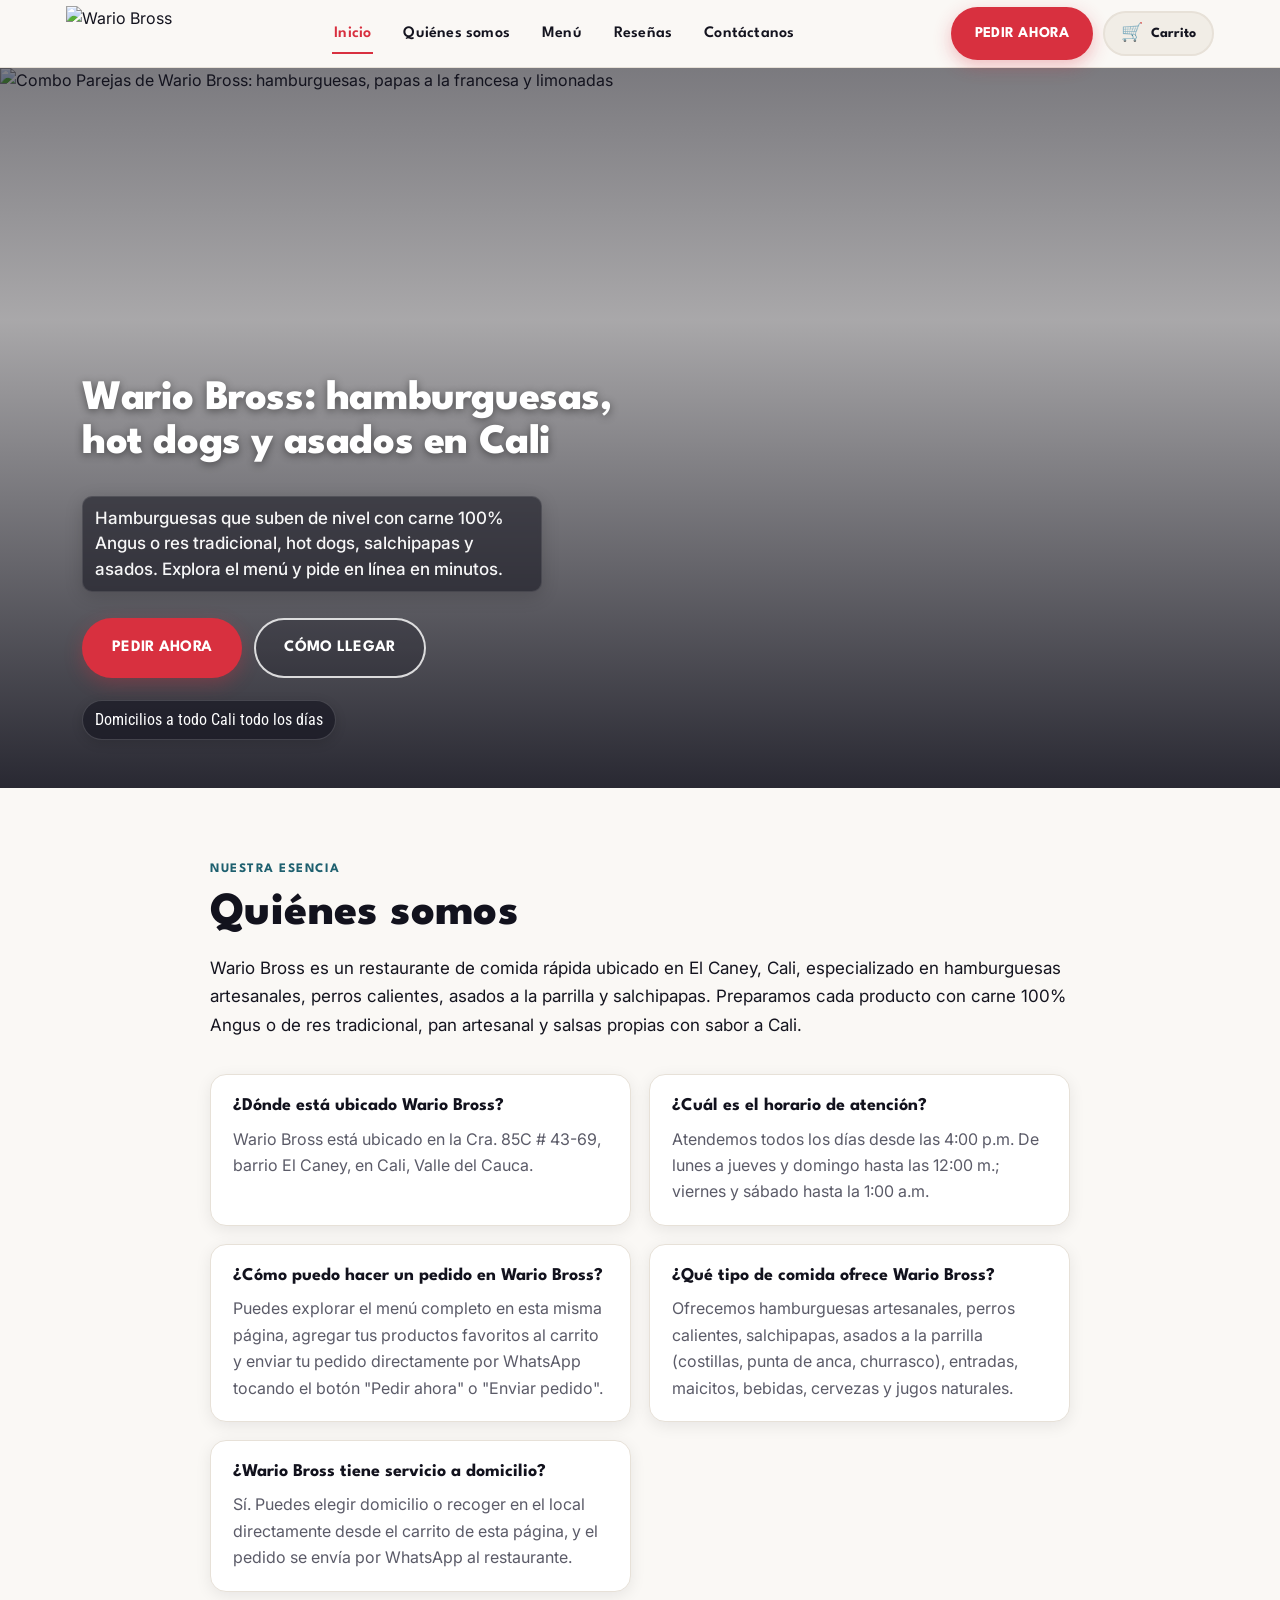
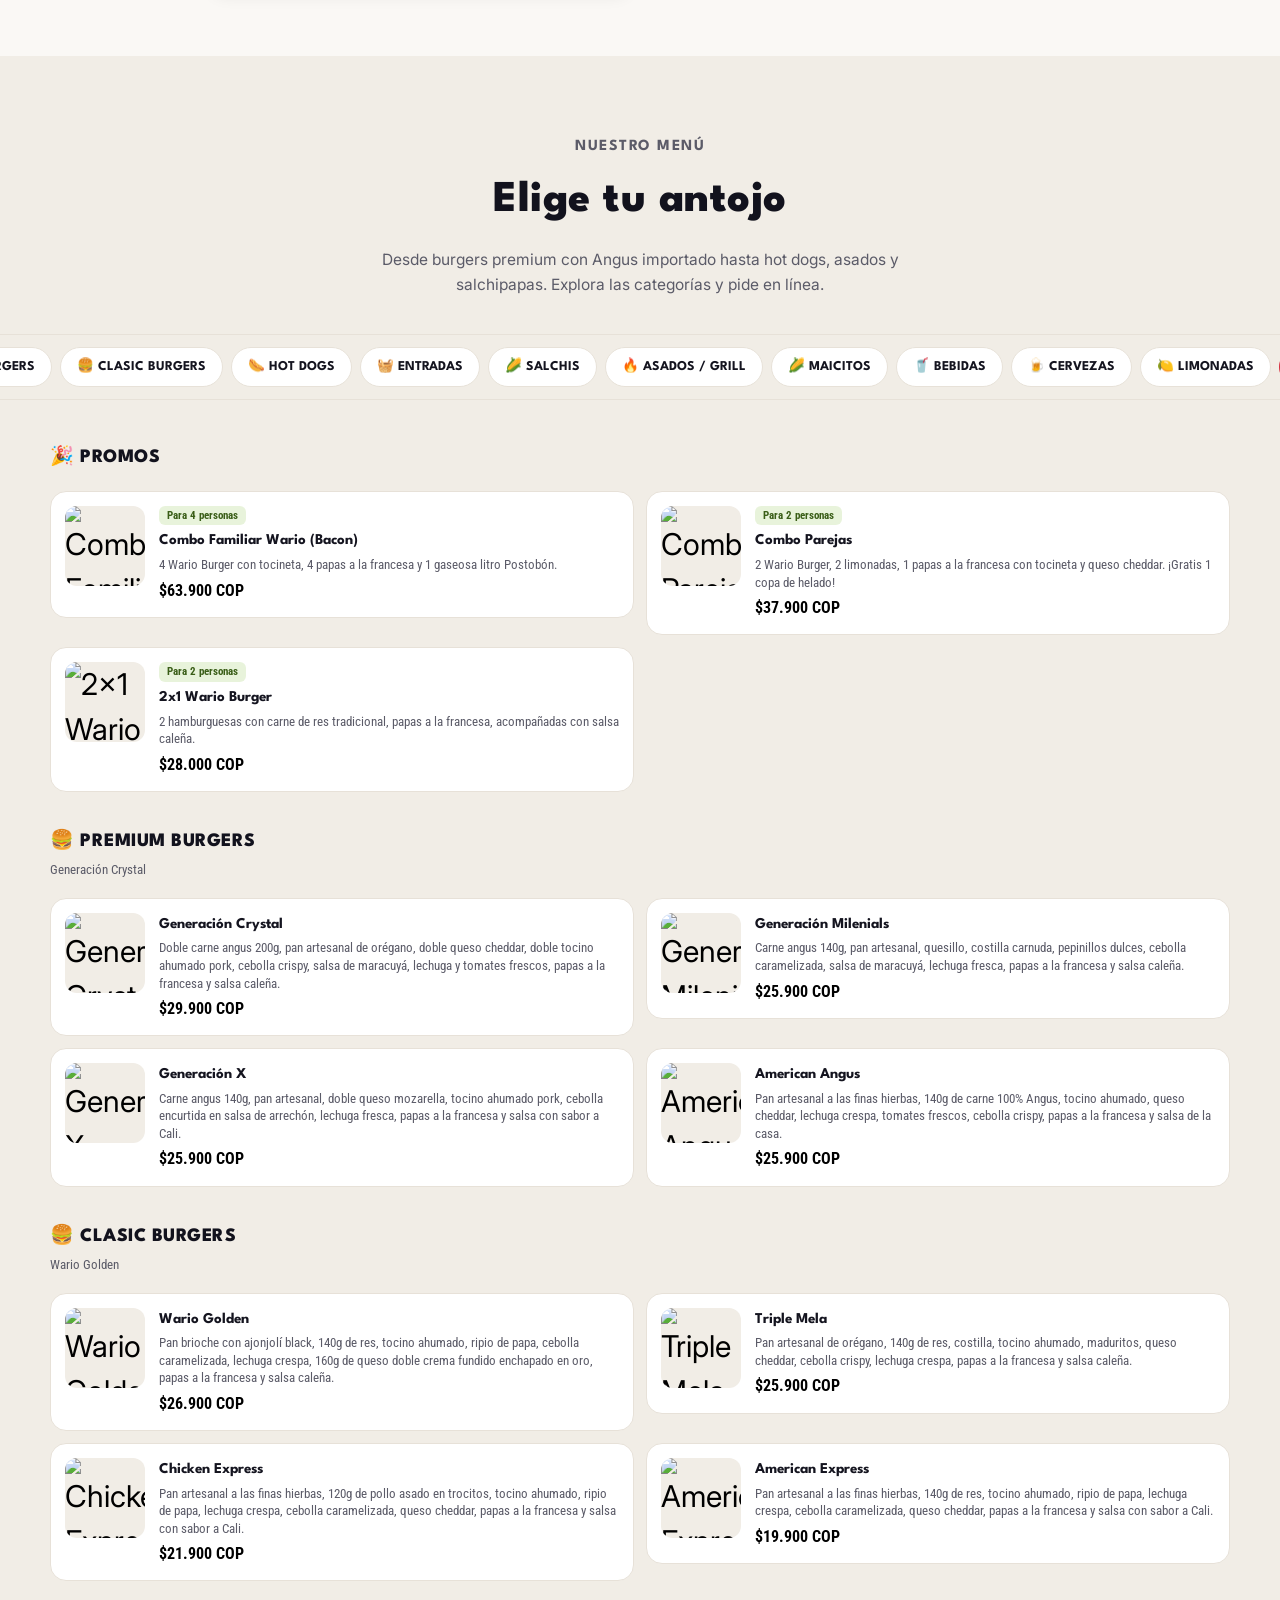
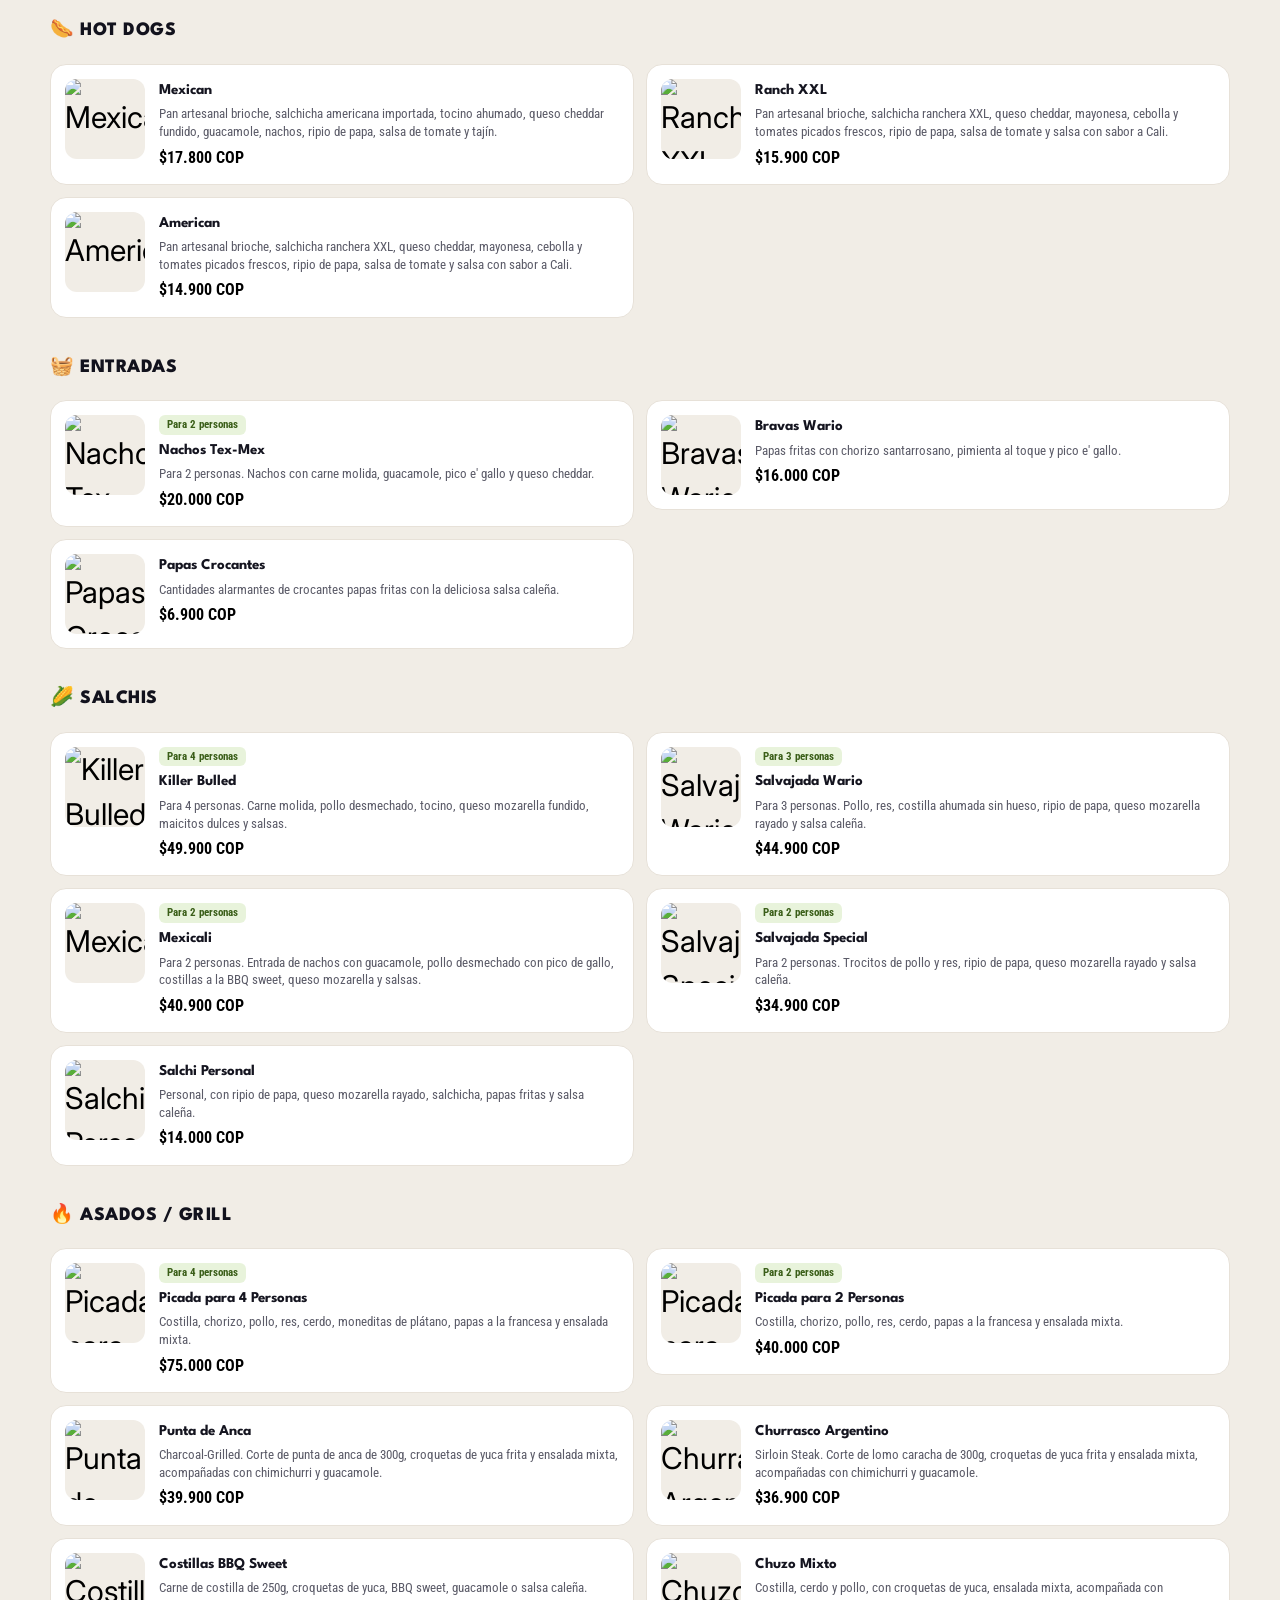
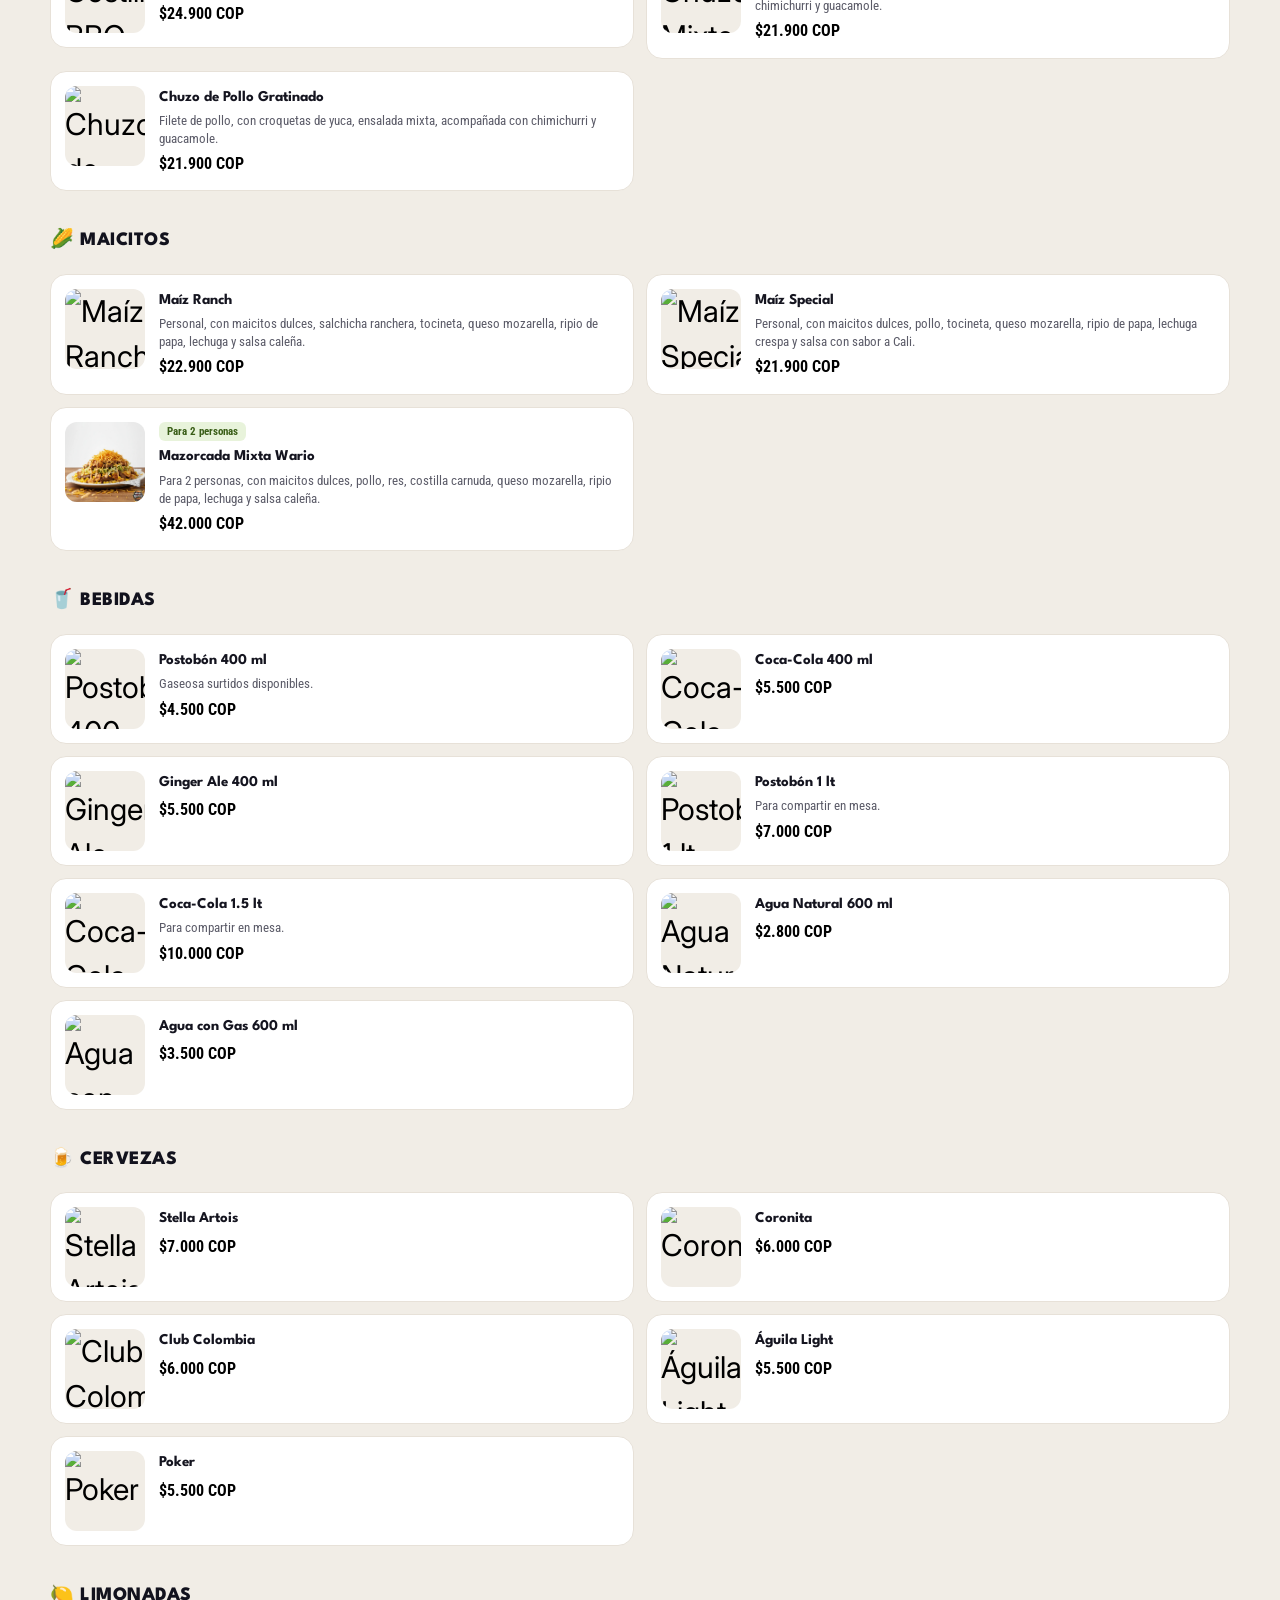
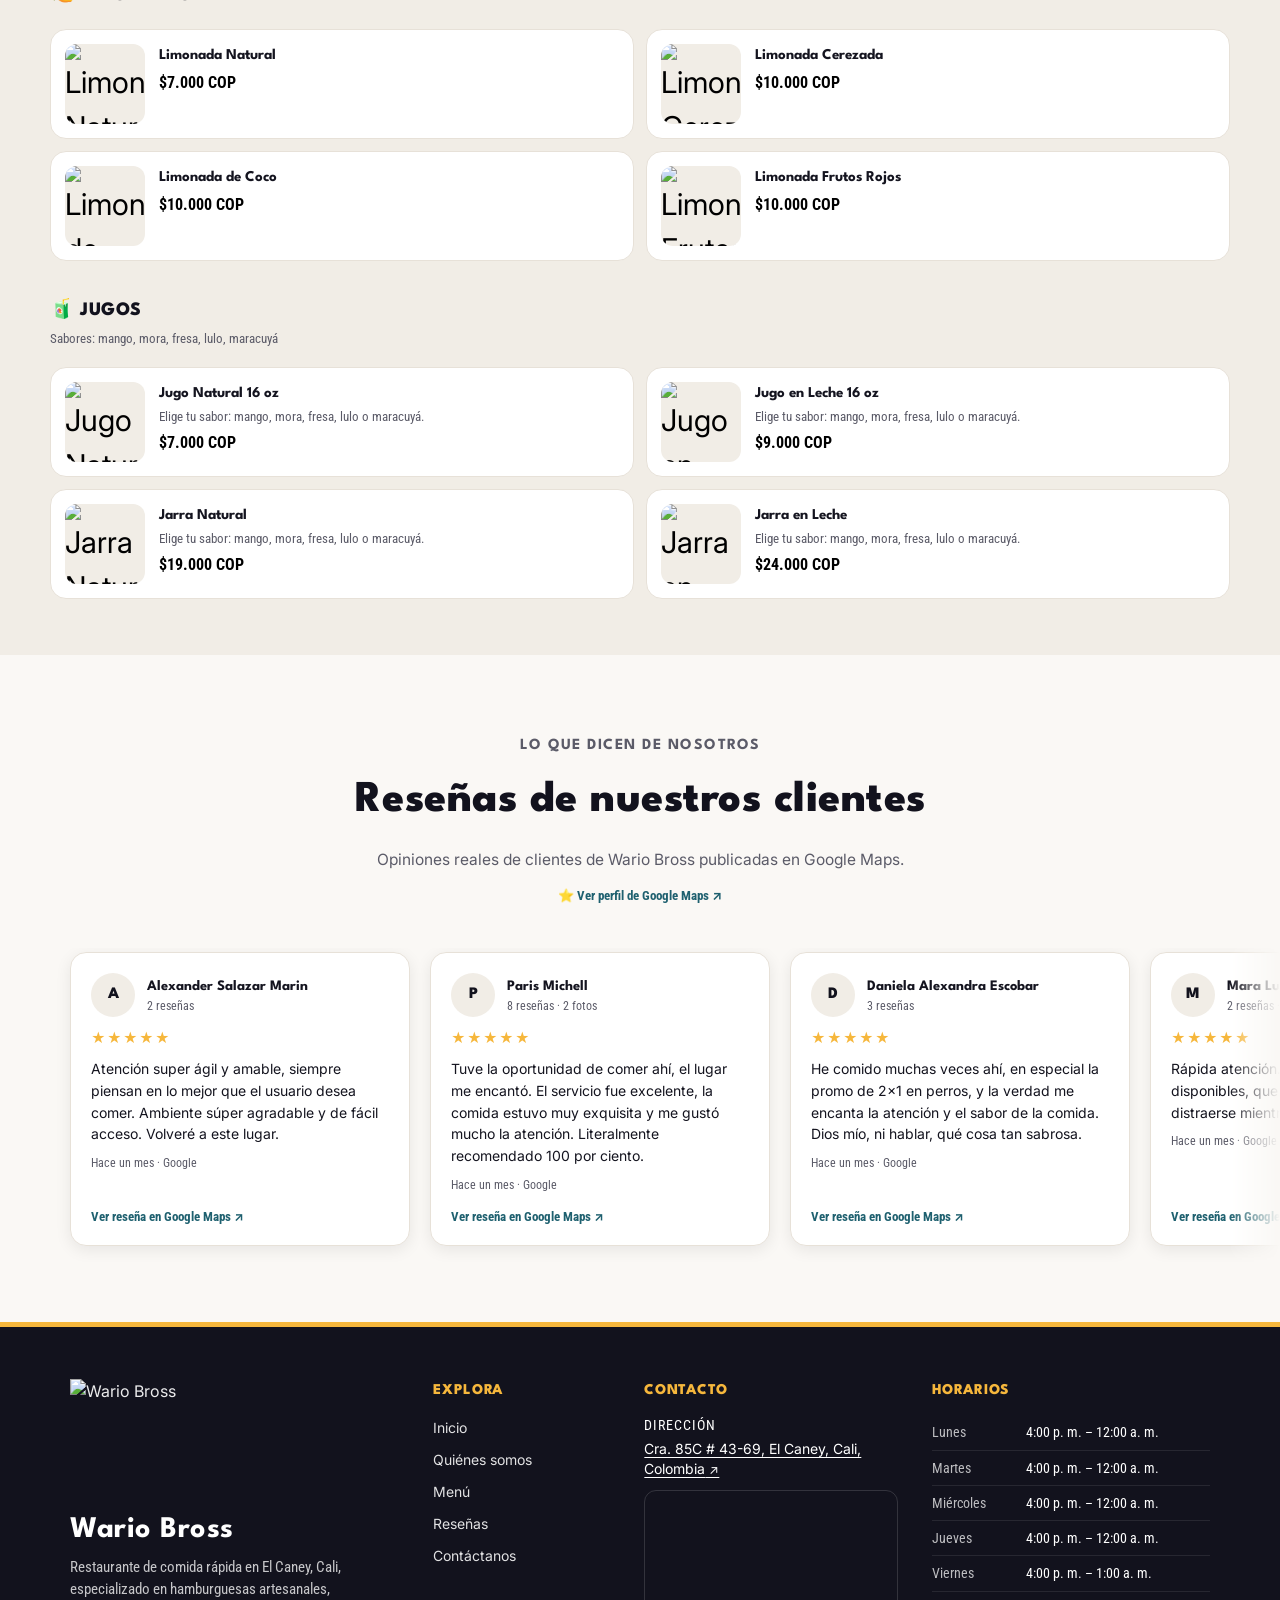
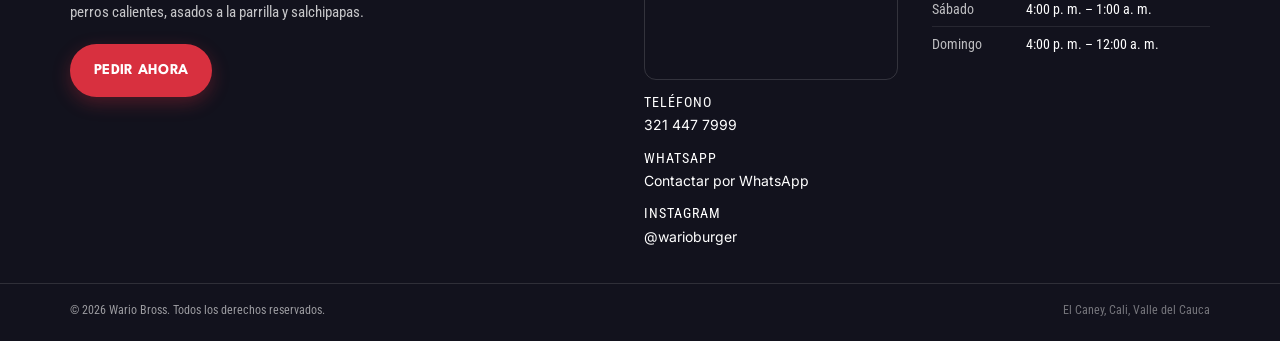
==== commit ef1b5cb4: "Update index.html" ====
--- a/index.html
+++ b/index.html
@@ -8,7 +8,7 @@
 ============================================================= -->
 <meta charset="UTF-8">
 <meta name="viewport" content="width=device-width, initial-scale=1.0">
-<title>Wario Bross | Hamburguesas, comidas rápidas y Asados en Cali</title>
+<title>Wario Bross | Hamburguesas, Comidas rápidas y Asados en Cali</title>
 <meta name="description" content="Hamburguesas artesanales, hot dogs, asados y salchipapas en Cali. Carne Angus importada, sabor a Cali. Pide en línea en Wario Bross.">
 <meta name="robots" content="index, follow">
 <meta name="google-site-verification" content="61M8MFPnjF5rCzs7KrGMbSBRfSwU-rDoiAm1uW-LAH8" />
@@ -22,7 +22,7 @@
 <link rel="apple-touch-icon" sizes="180x180" href="img/brand/logo-wario-bross-512.png">
 
 <!-- Open Graph — imagen OG 1200x630 propia pendiente (Fase 8). Placeholder: logo -->
-<meta property="og:title" content="Wario Bross | Hamburguesas, Hot Dogs y Asados en Cali">
+<meta property="og:title" content="Wario Bross | Hamburguesas, Comidas rápidas y Asados en Cali">
 <meta property="og:description" content="Hamburguesas artesanales, hot dogs, asados y salchipapas en Cali. Carne Angus importada, sabor a Cali. Pide en línea.">
 <meta property="og:image" content="https://wario-bross.vercel.app/img/brand/logo-wario-bross-512.png">
 <meta property="og:url" content="https://wario-bross.vercel.app/">
@@ -114,7 +114,7 @@
             "name": "Combo Familiar Wario (Bacon)",
             "offers": {
               "@type": "Offer",
-              "price": 63900,
+              "price": 67000,
               "priceCurrency": "COP"
             },
             "description": "4 Wario Burger con tocineta, 4 papas a la francesa y 1 gaseosa litro Postobón.",
@@ -125,7 +125,7 @@
             "name": "Combo Parejas",
             "offers": {
               "@type": "Offer",
-              "price": 37900,
+              "price": 40000,
               "priceCurrency": "COP"
             },
             "description": "2 Wario Burger, 2 limonadas, 1 papas a la francesa con tocineta y queso cheddar. ¡Gratis 1 copa de helado!",
@@ -165,7 +165,7 @@
             "name": "Generación Milenials",
             "offers": {
               "@type": "Offer",
-              "price": 25900,
+              "price": 26900,
               "priceCurrency": "COP"
             },
             "description": "Carne angus 140g, pan artesanal, quesillo, costilla carnuda, pepinillos dulces, cebolla caramelizada, salsa de maracuyá, lechuga fresca, papas a la francesa y salsa caleña.",
@@ -176,7 +176,7 @@
             "name": "Generación X",
             "offers": {
               "@type": "Offer",
-              "price": 25900,
+              "price": 26900,
               "priceCurrency": "COP"
             },
             "description": "Carne angus 140g, pan artesanal, doble queso mozarella, tocino ahumado pork, cebolla encurtida en salsa de arrechón, lechuga fresca, papas a la francesa y salsa con sabor a Cali.",
@@ -187,7 +187,7 @@
             "name": "American Angus",
             "offers": {
               "@type": "Offer",
-              "price": 25900,
+              "price": 26900,
               "priceCurrency": "COP"
             },
             "description": "Pan artesanal a las finas hierbas, 140g de carne 100% Angus, tocino ahumado, queso cheddar, lechuga crespa, tomates frescos, cebolla crispy, papas a la francesa y salsa de la casa.",
@@ -205,7 +205,7 @@
             "name": "Wario Golden",
             "offers": {
               "@type": "Offer",
-              "price": 26900,
+              "price": 27900,
               "priceCurrency": "COP"
             },
             "description": "Pan brioche con ajonjolí black, 140g de res, tocino ahumado, ripio de papa, cebolla caramelizada, lechuga crespa, 160g de queso doble crema fundido enchapado en oro, papas a la francesa y salsa caleña.",
@@ -216,7 +216,7 @@
             "name": "Triple Mela",
             "offers": {
               "@type": "Offer",
-              "price": 25900,
+              "price": 27900,
               "priceCurrency": "COP"
             },
             "description": "Pan artesanal de orégano, 140g de res, costilla, tocino ahumado, maduritos, queso cheddar, cebolla crispy, lechuga crespa, papas a la francesa y salsa caleña.",
@@ -227,7 +227,7 @@
             "name": "Chicken Express",
             "offers": {
               "@type": "Offer",
-              "price": 21900,
+              "price": 23900,
               "priceCurrency": "COP"
             },
             "description": "Pan artesanal a las finas hierbas, 120g de pollo asado en trocitos, tocino ahumado, ripio de papa, lechuga crespa, cebolla caramelizada, queso cheddar, papas a la francesa y salsa con sabor a Cali.",
@@ -238,7 +238,7 @@
             "name": "American Express",
             "offers": {
               "@type": "Offer",
-              "price": 19900,
+              "price": 21900,
               "priceCurrency": "COP"
             },
             "description": "Pan artesanal a las finas hierbas, 140g de res, tocino ahumado, ripio de papa, lechuga crespa, cebolla caramelizada, queso cheddar, papas a la francesa y salsa con sabor a Cali.",
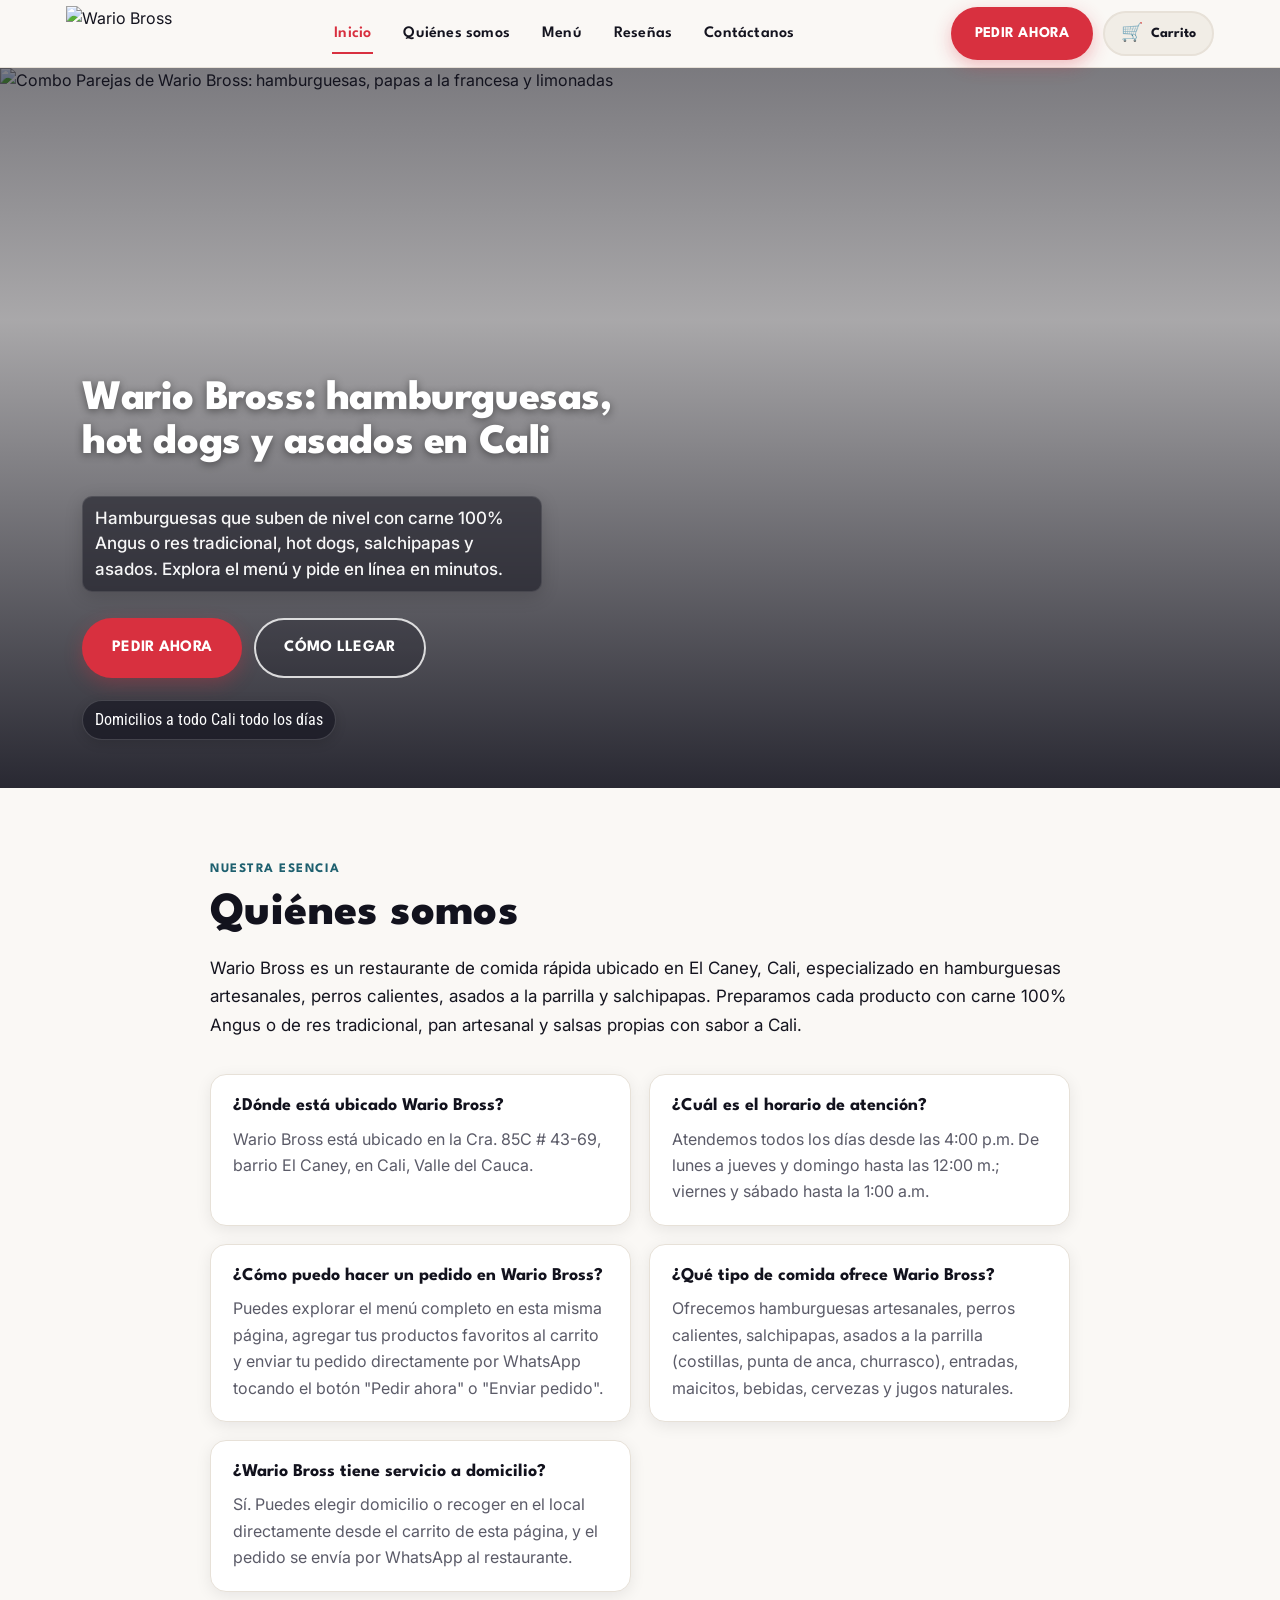
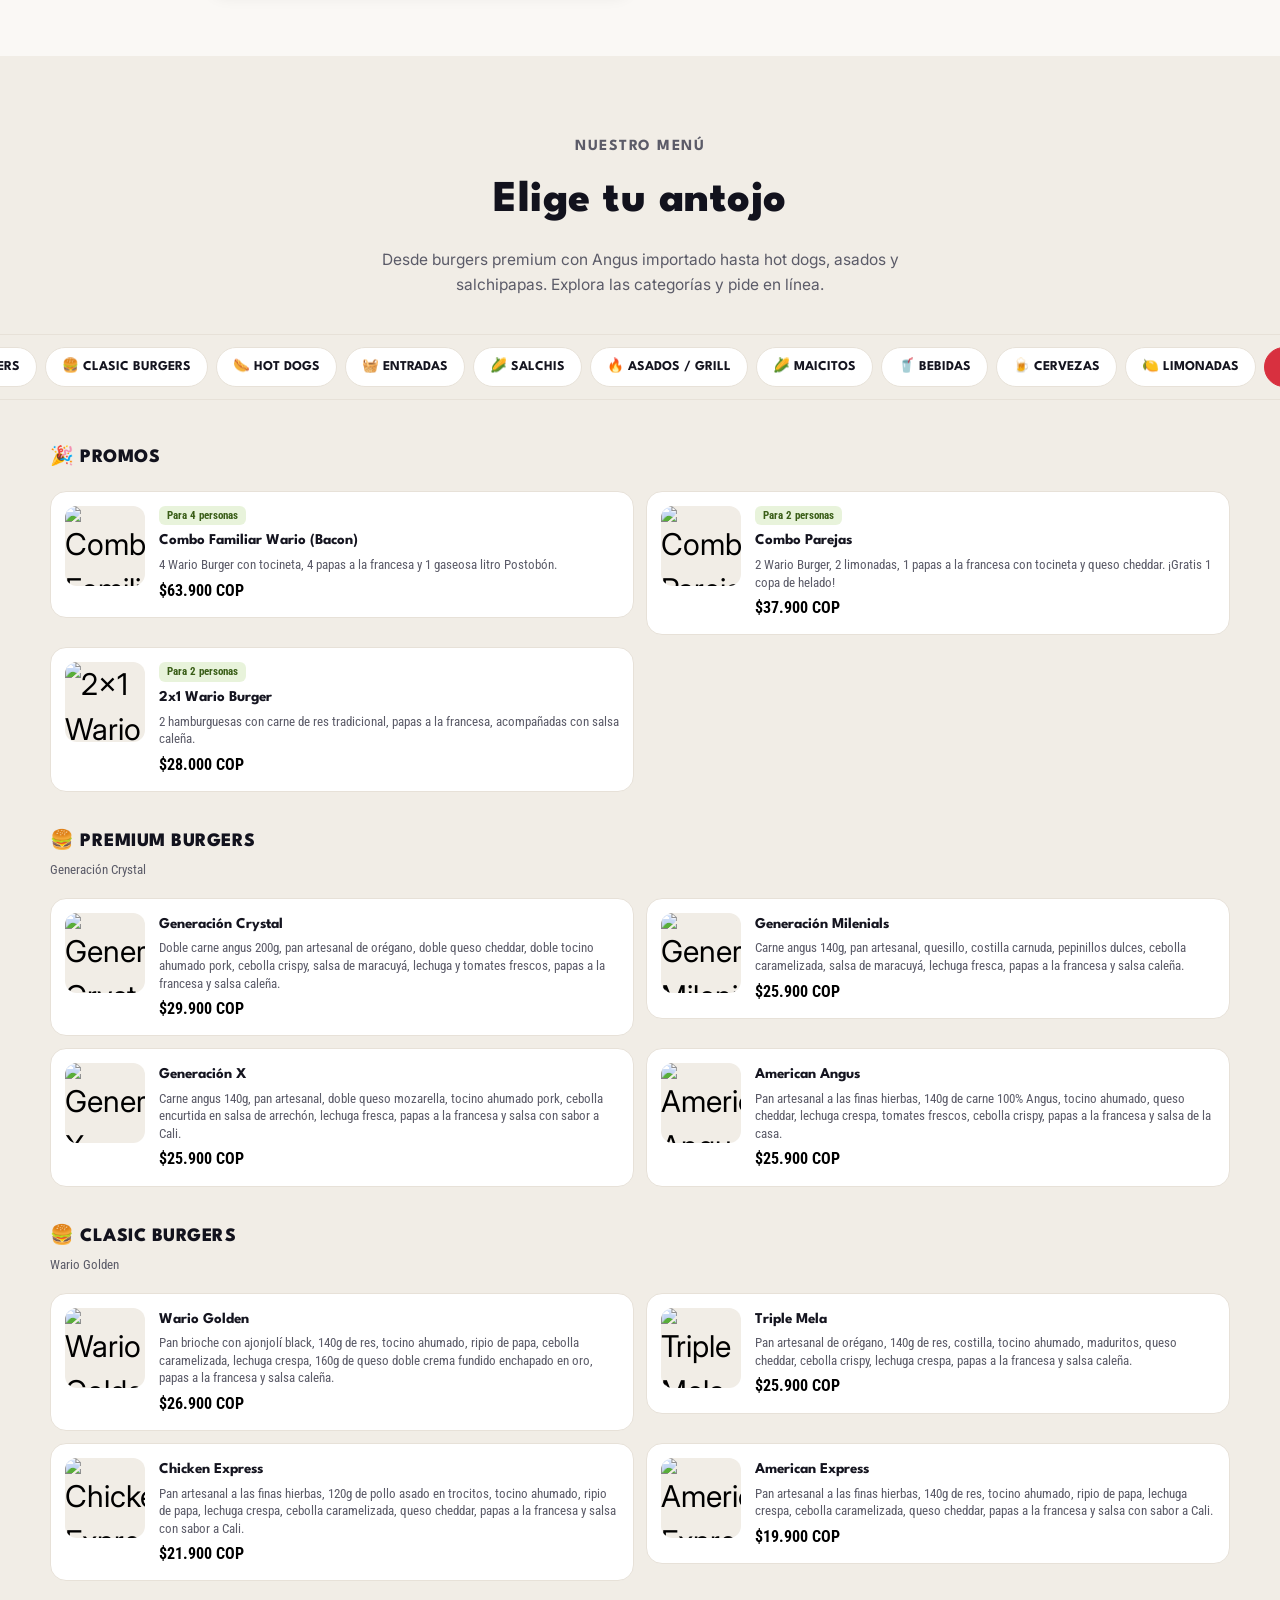
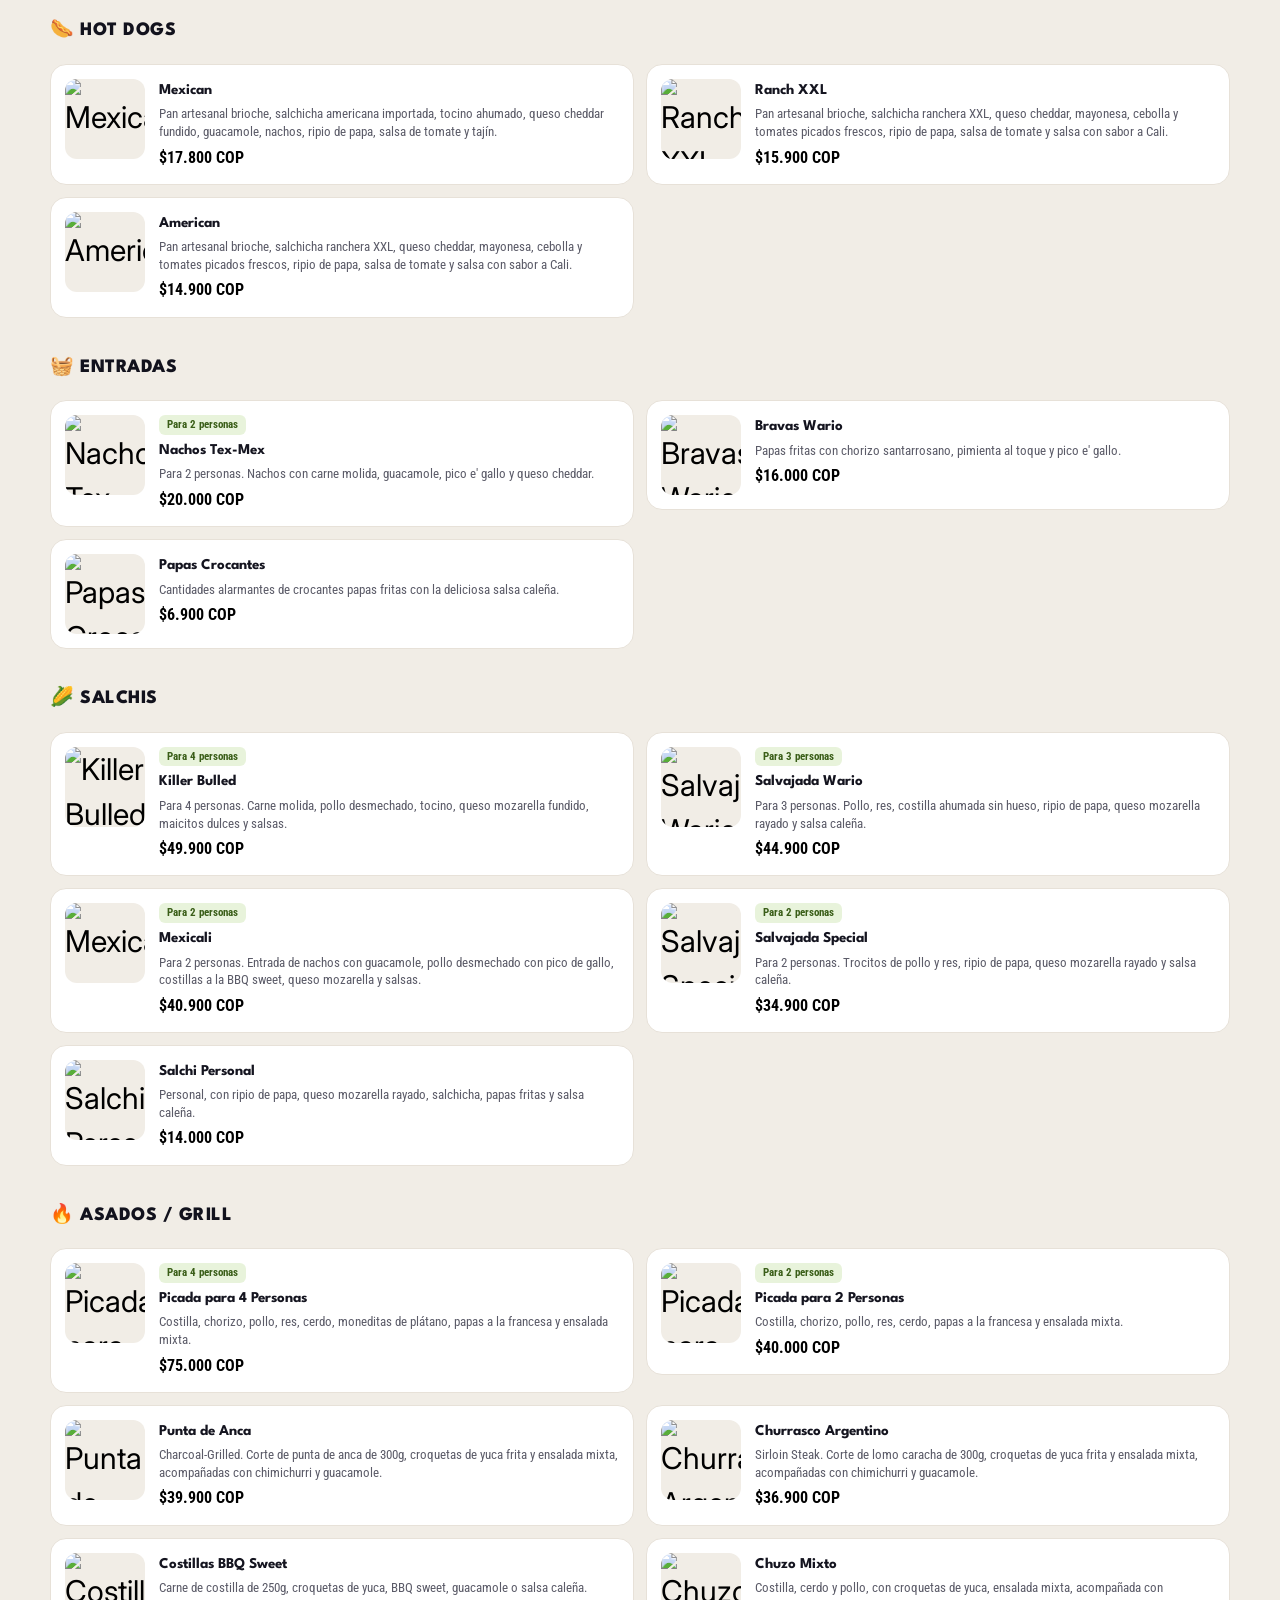
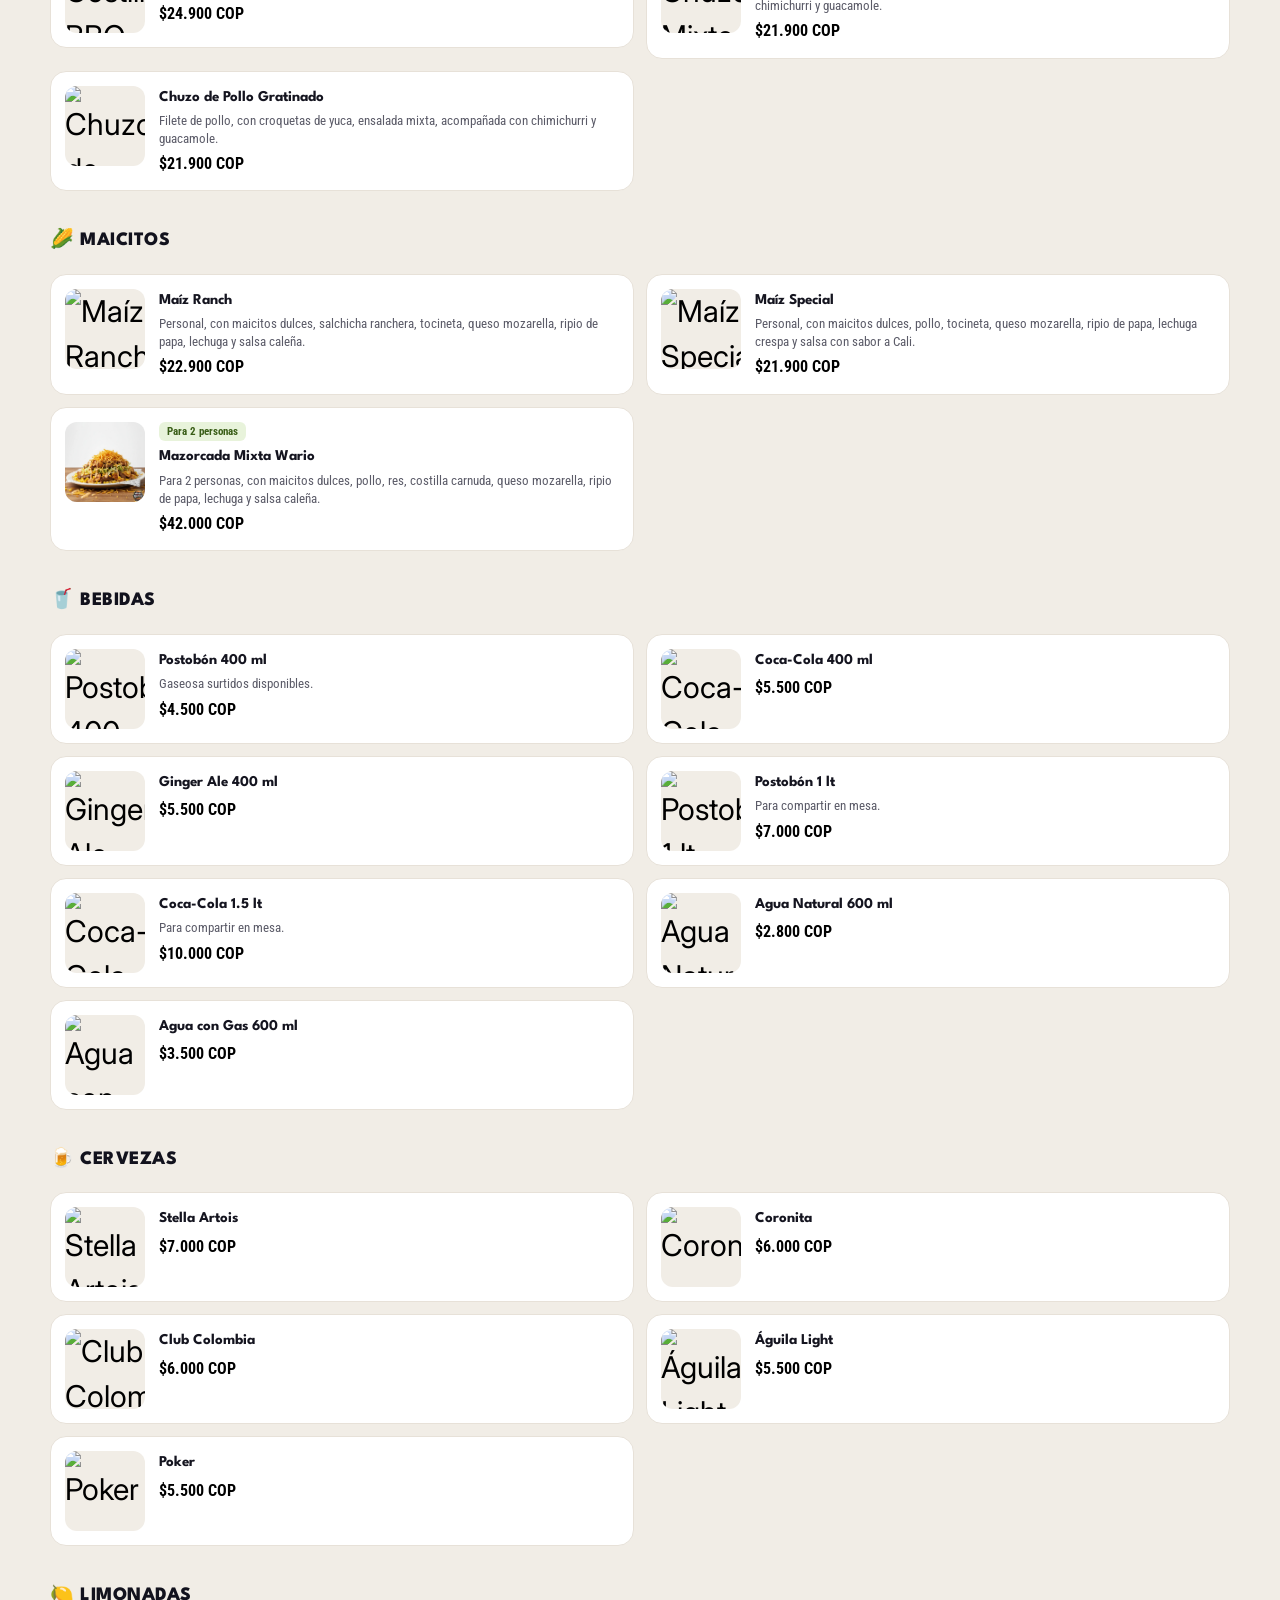
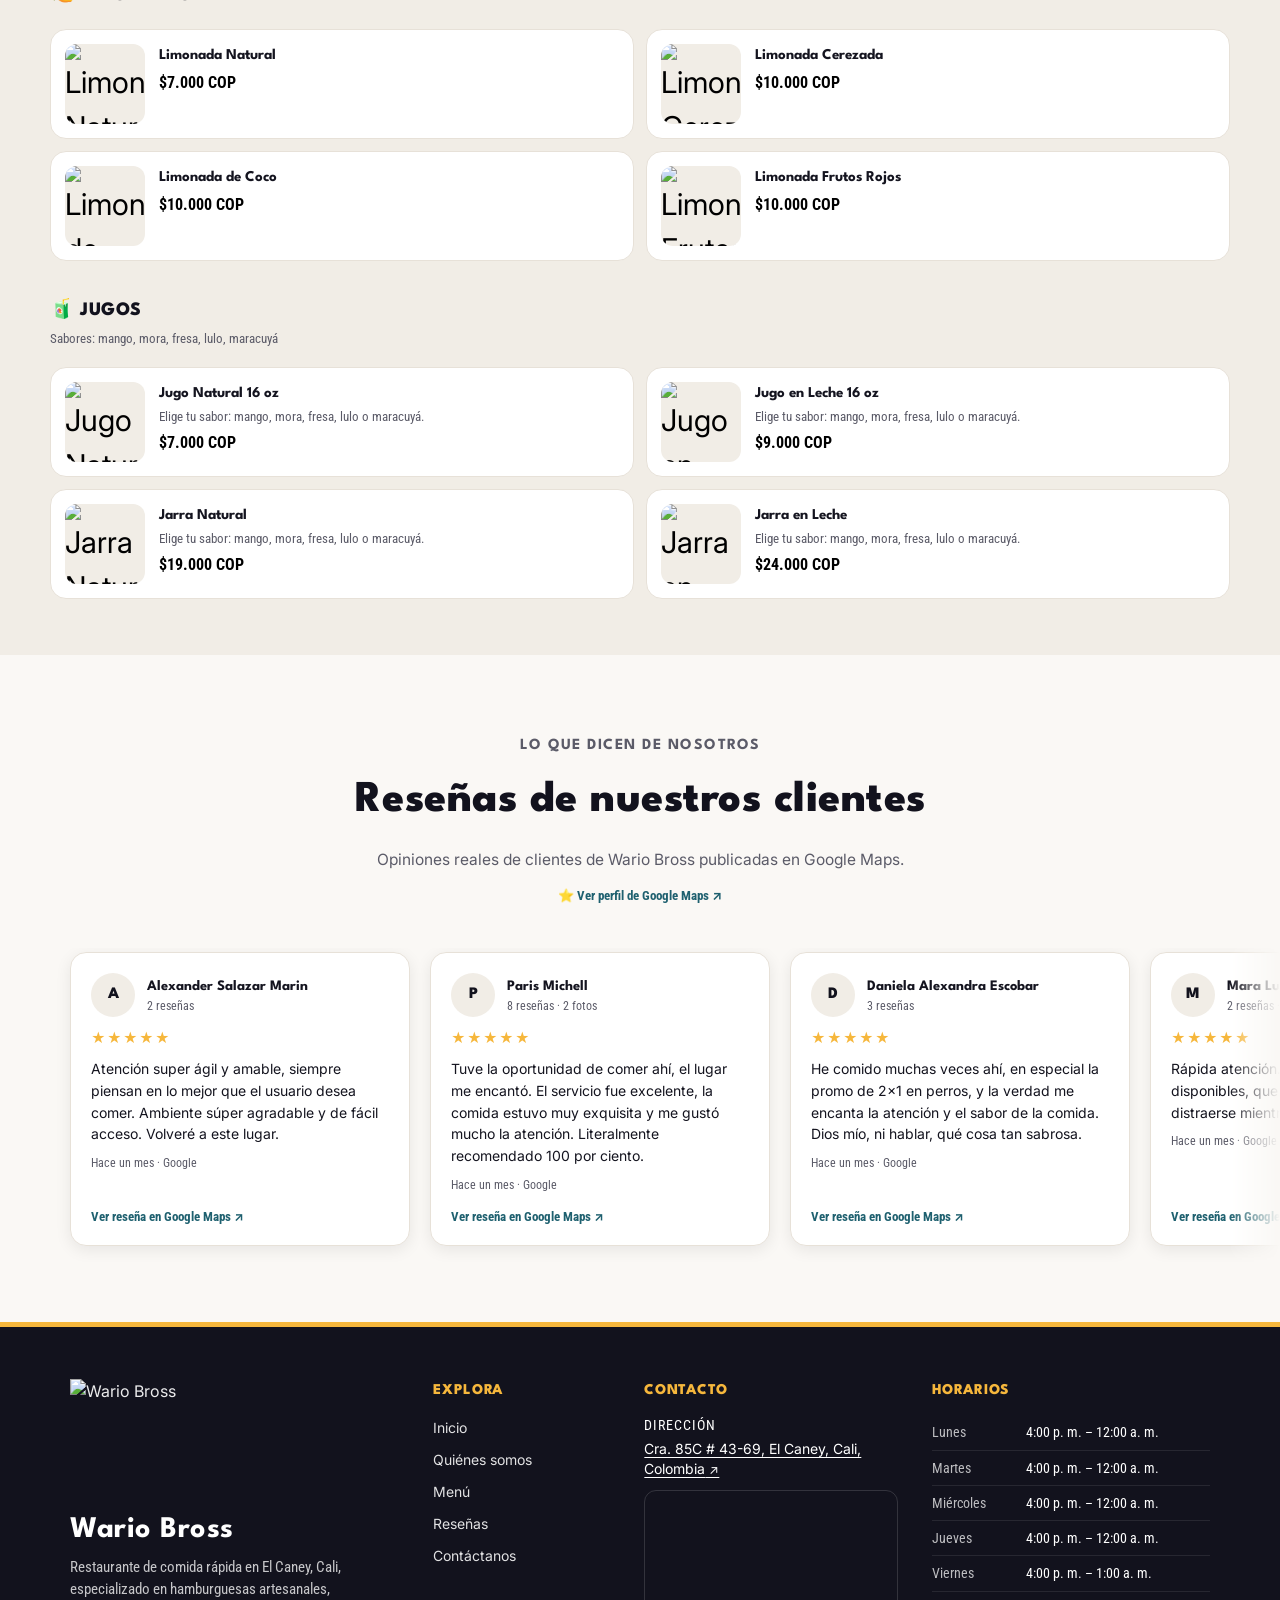
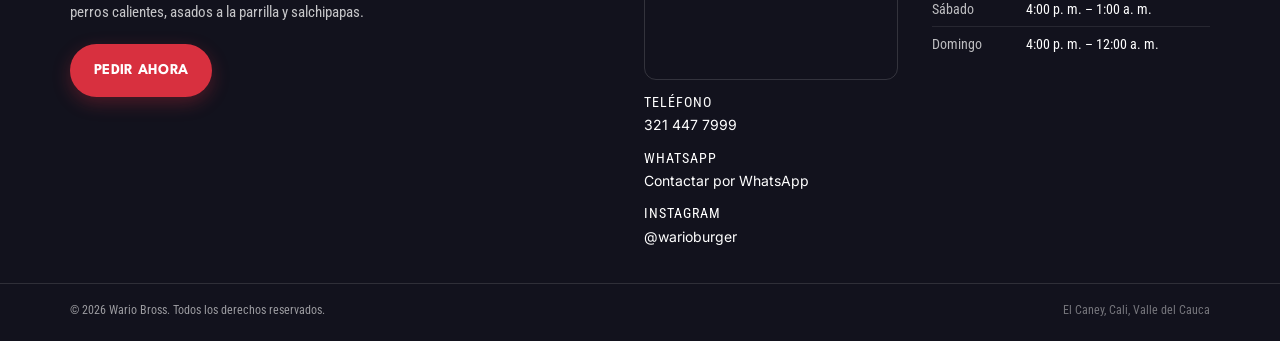
==== commit 5077099d: "Update index.html" ====
--- a/index.html
+++ b/index.html
@@ -1928,6 +1928,16 @@
 .aviso-whatsapp[hidden]{ display: none; }
 
 </style>
+     <!-- Google tag (gtag.js) -->
+<script async src="https://www.googletagmanager.com/gtag/js?id=AW-18474665885">
+</script>
+<script>
+  window.dataLayer = window.dataLayer || [];
+  function gtag(){dataLayer.push(arguments);}
+  gtag('js', new Date());
+
+  gtag('config', 'AW-18474665885');
+</script>
 </head>
 <body>
 
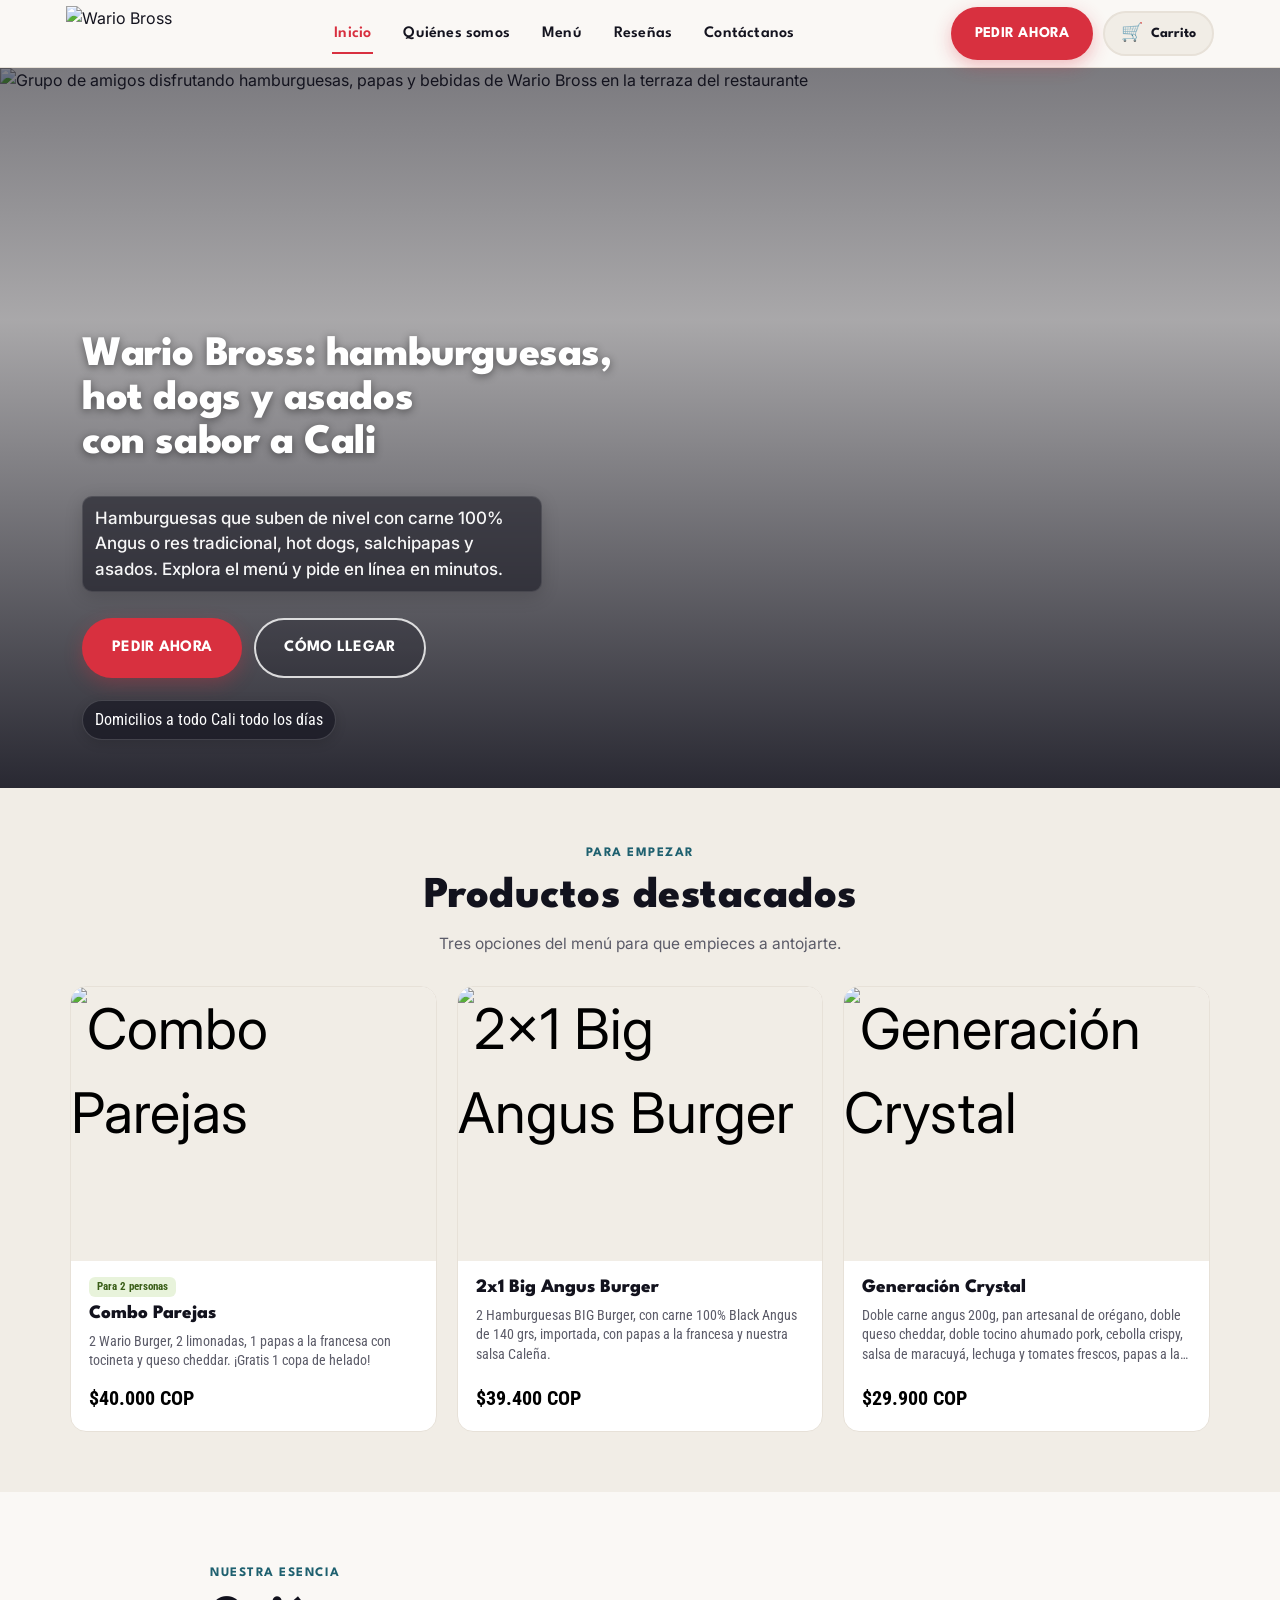
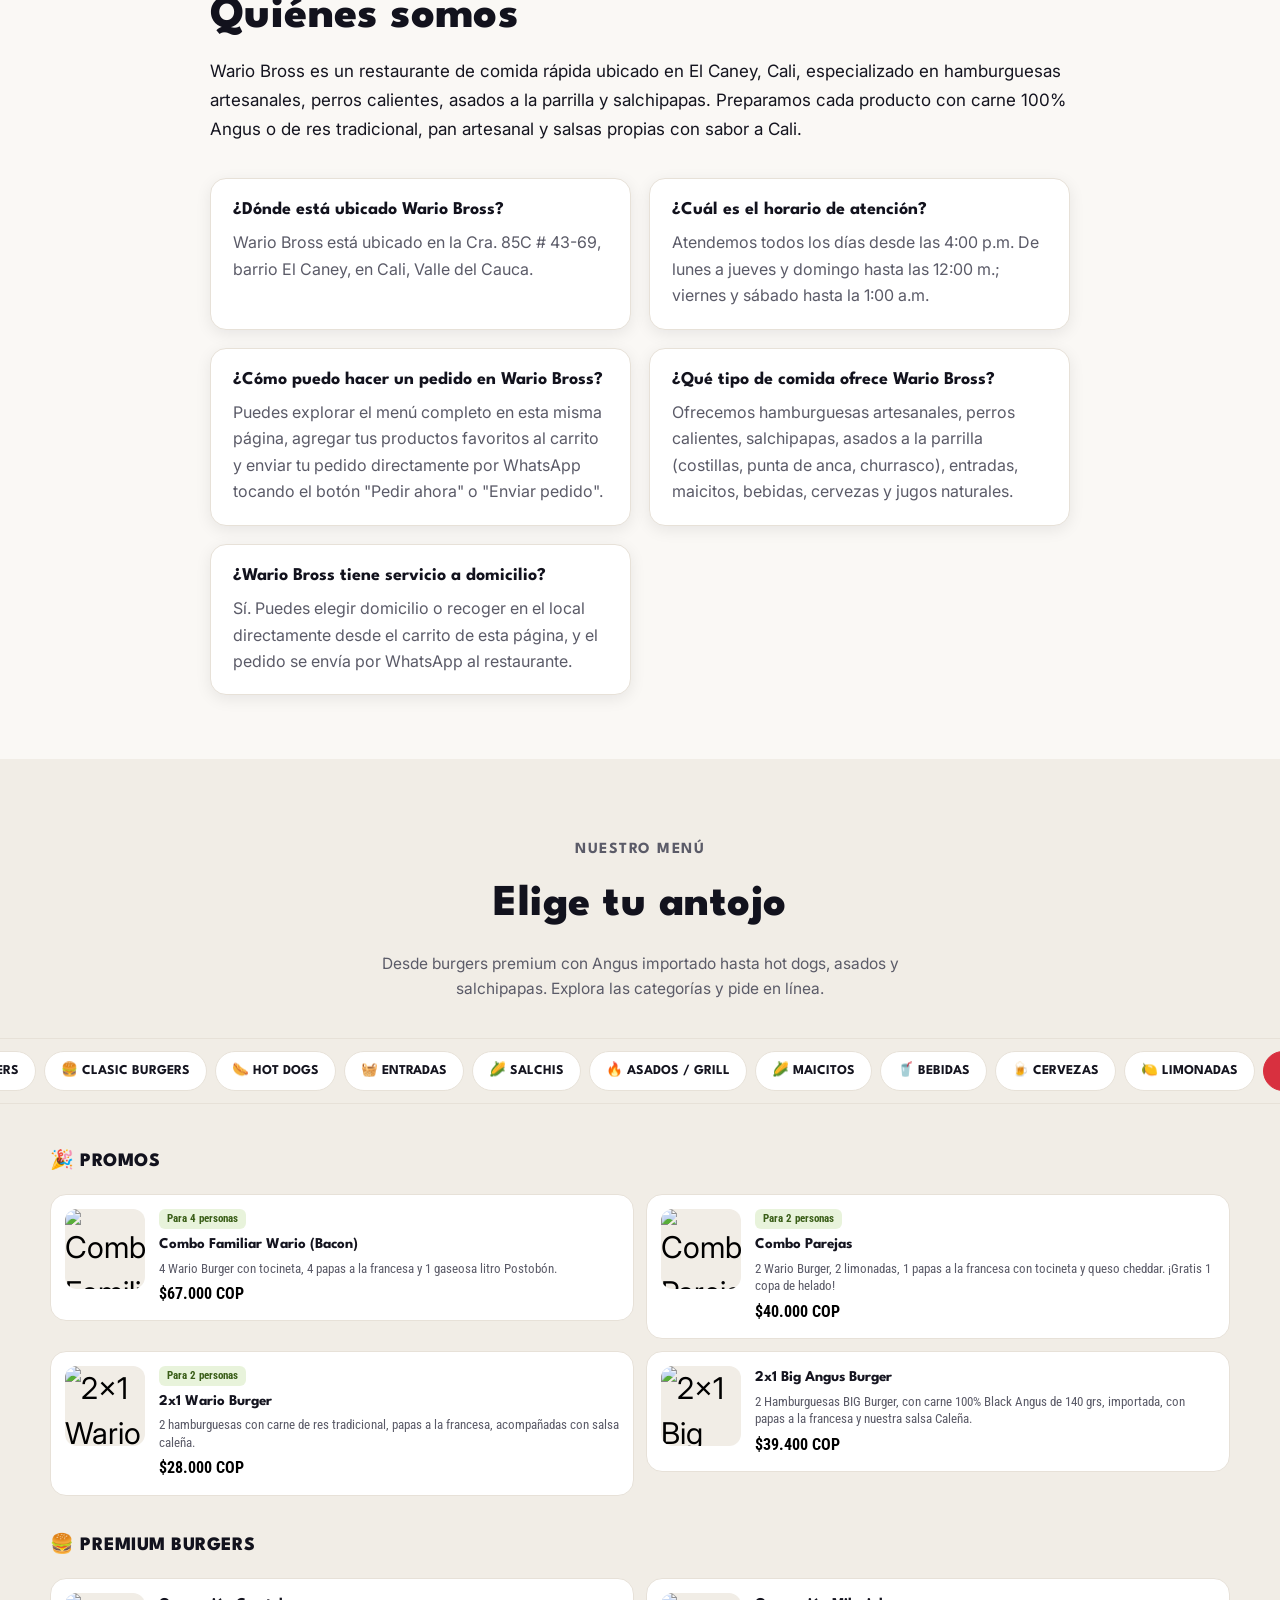
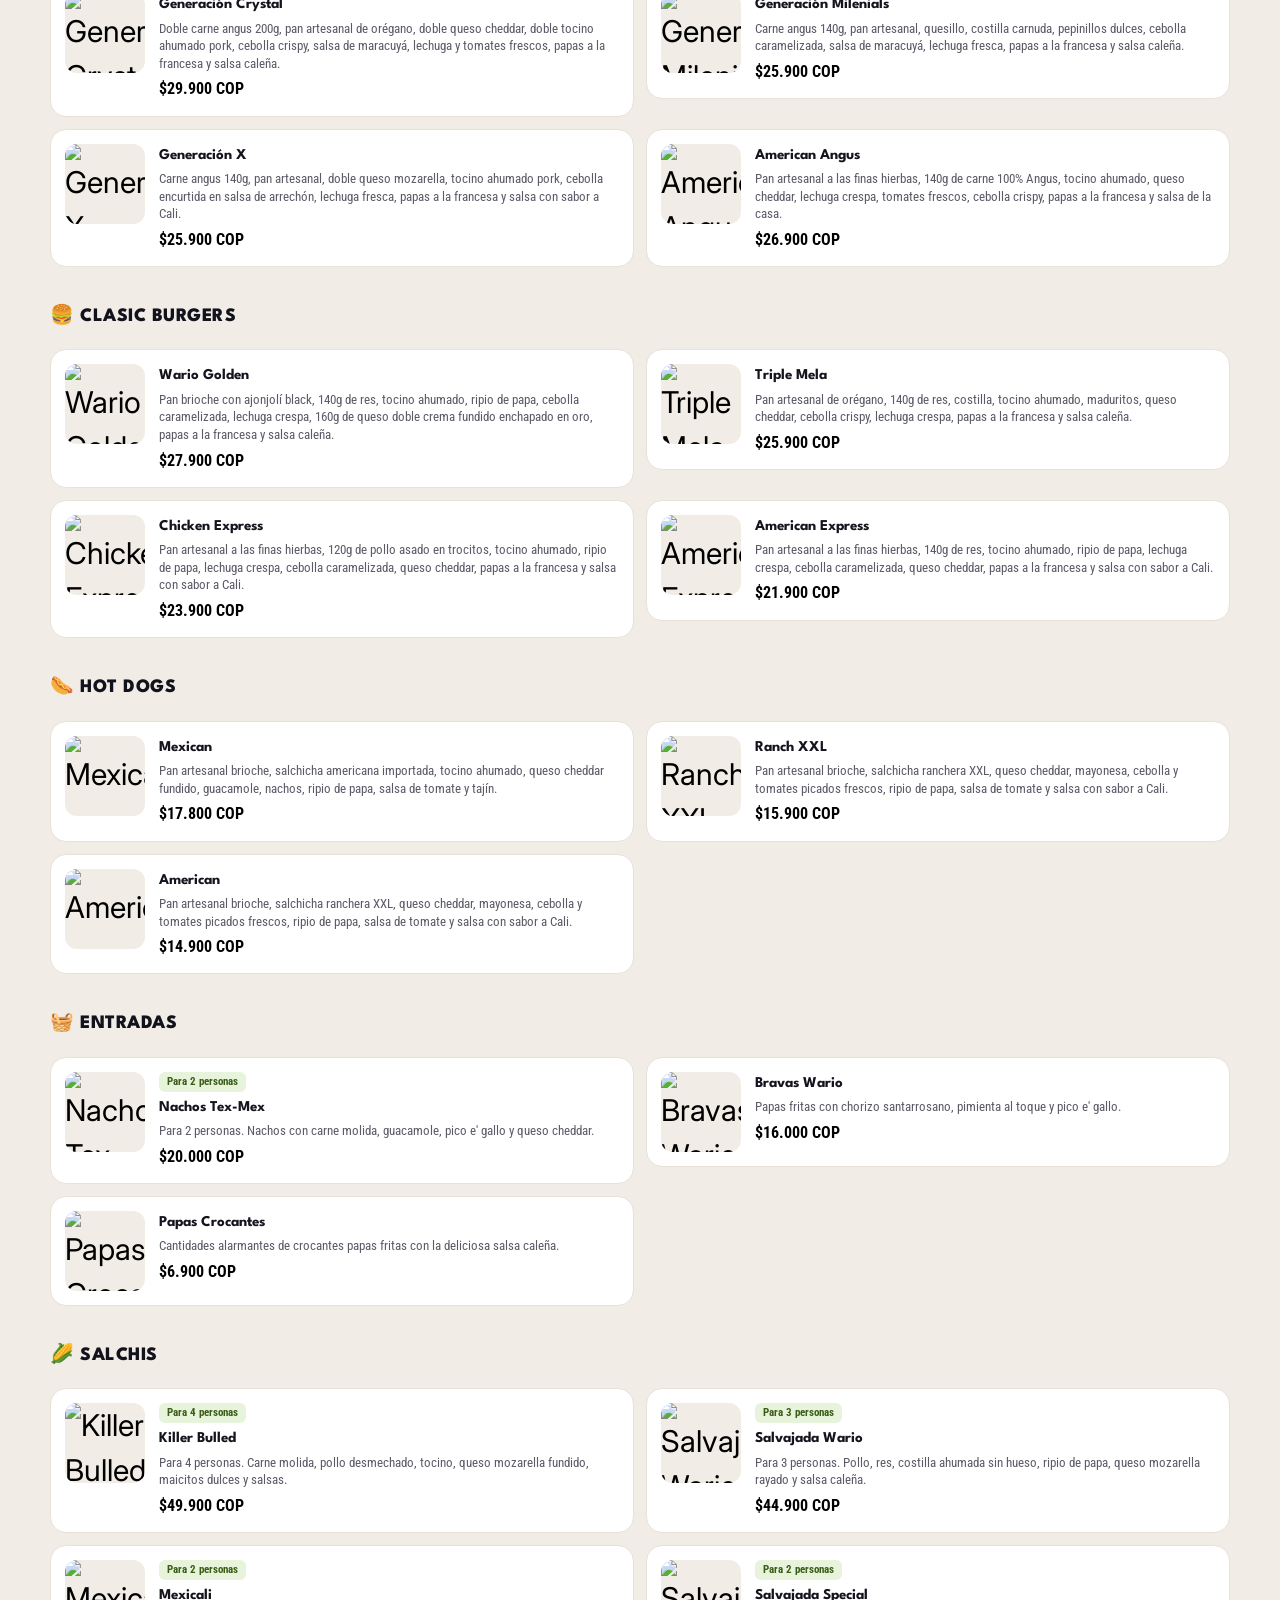
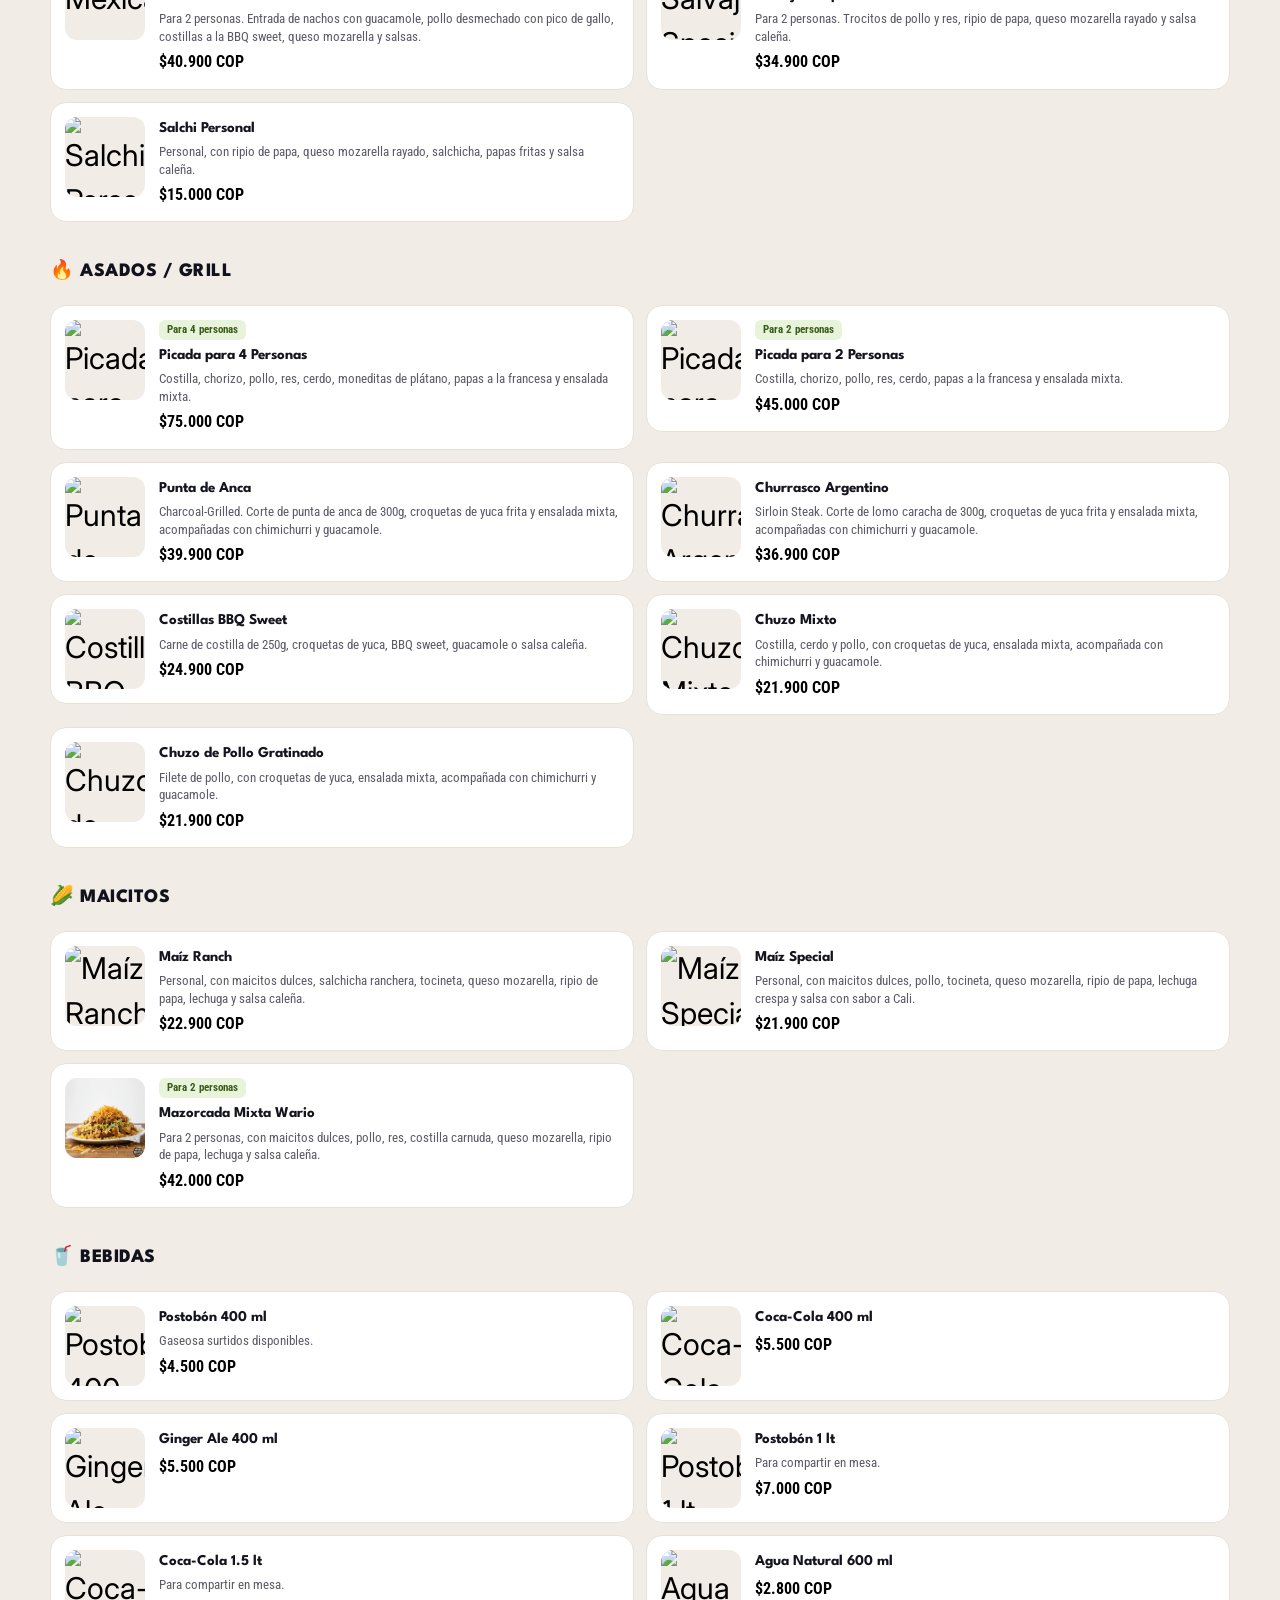
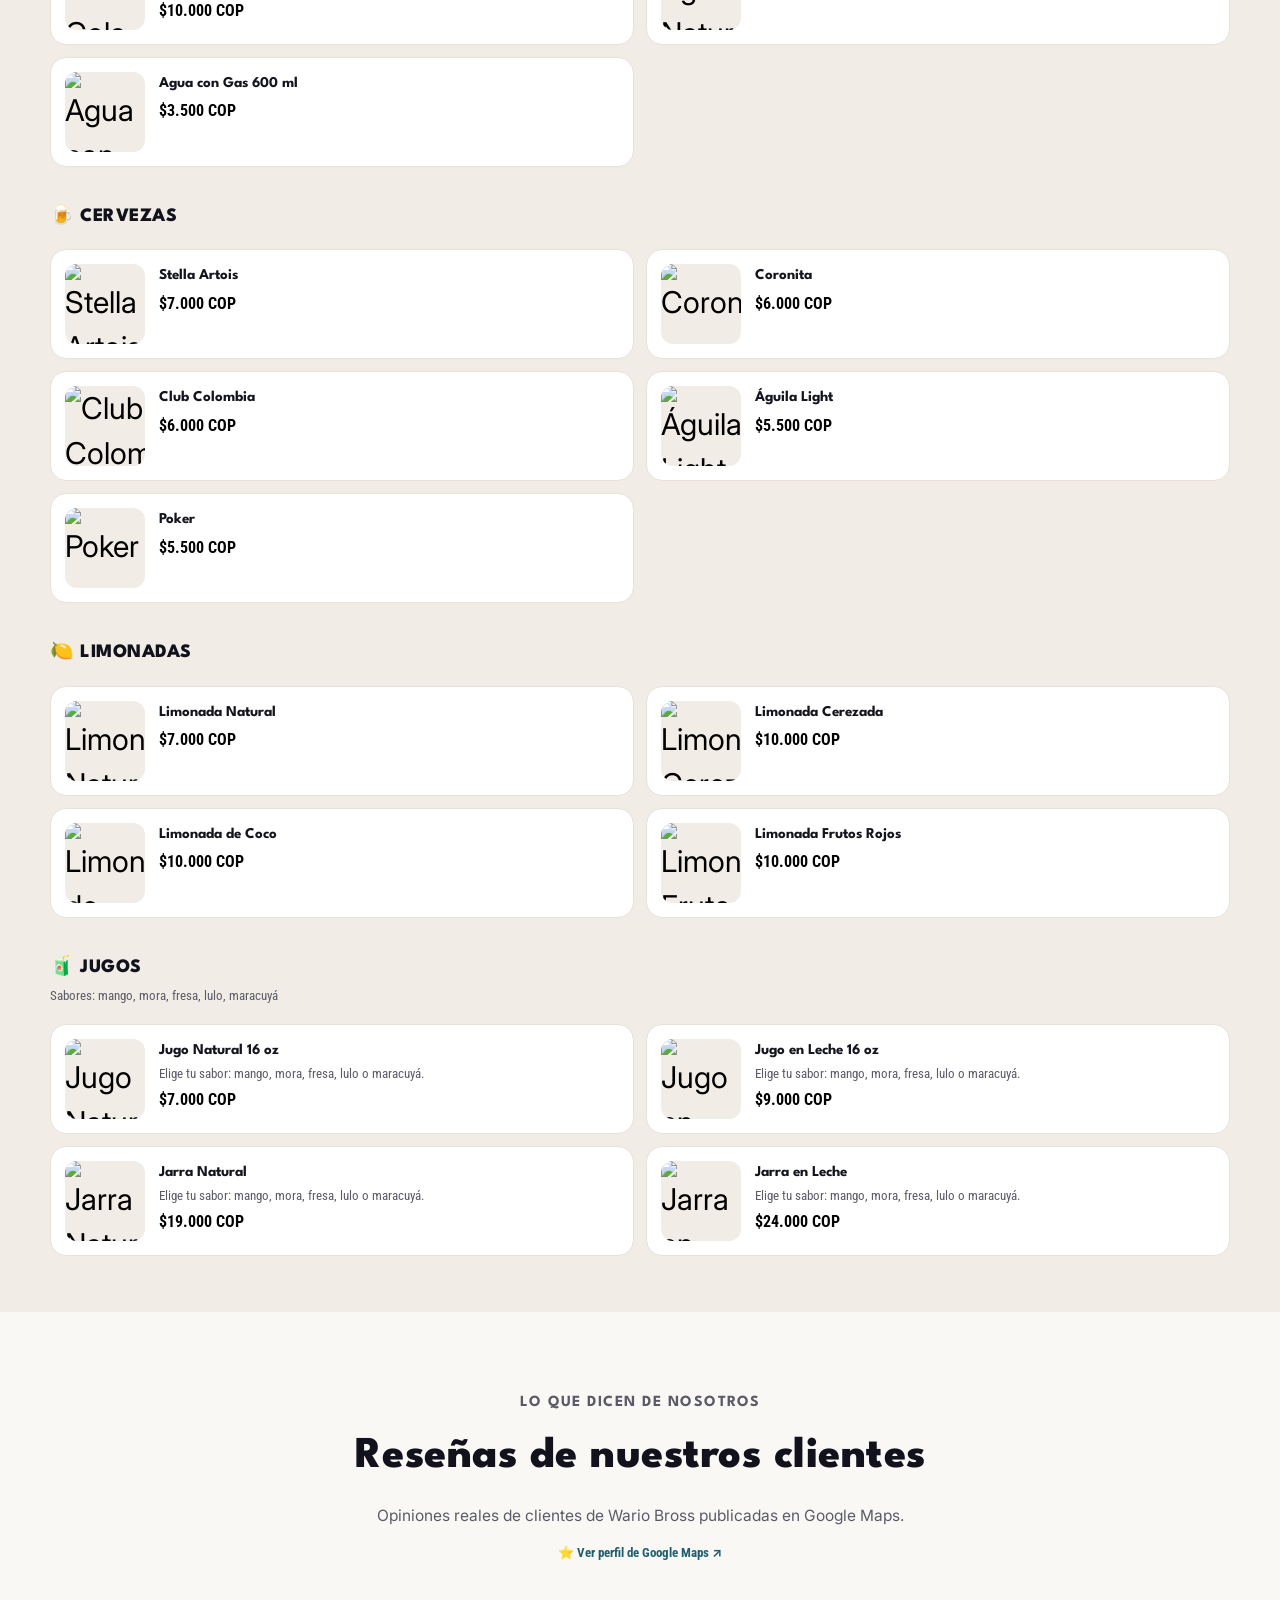
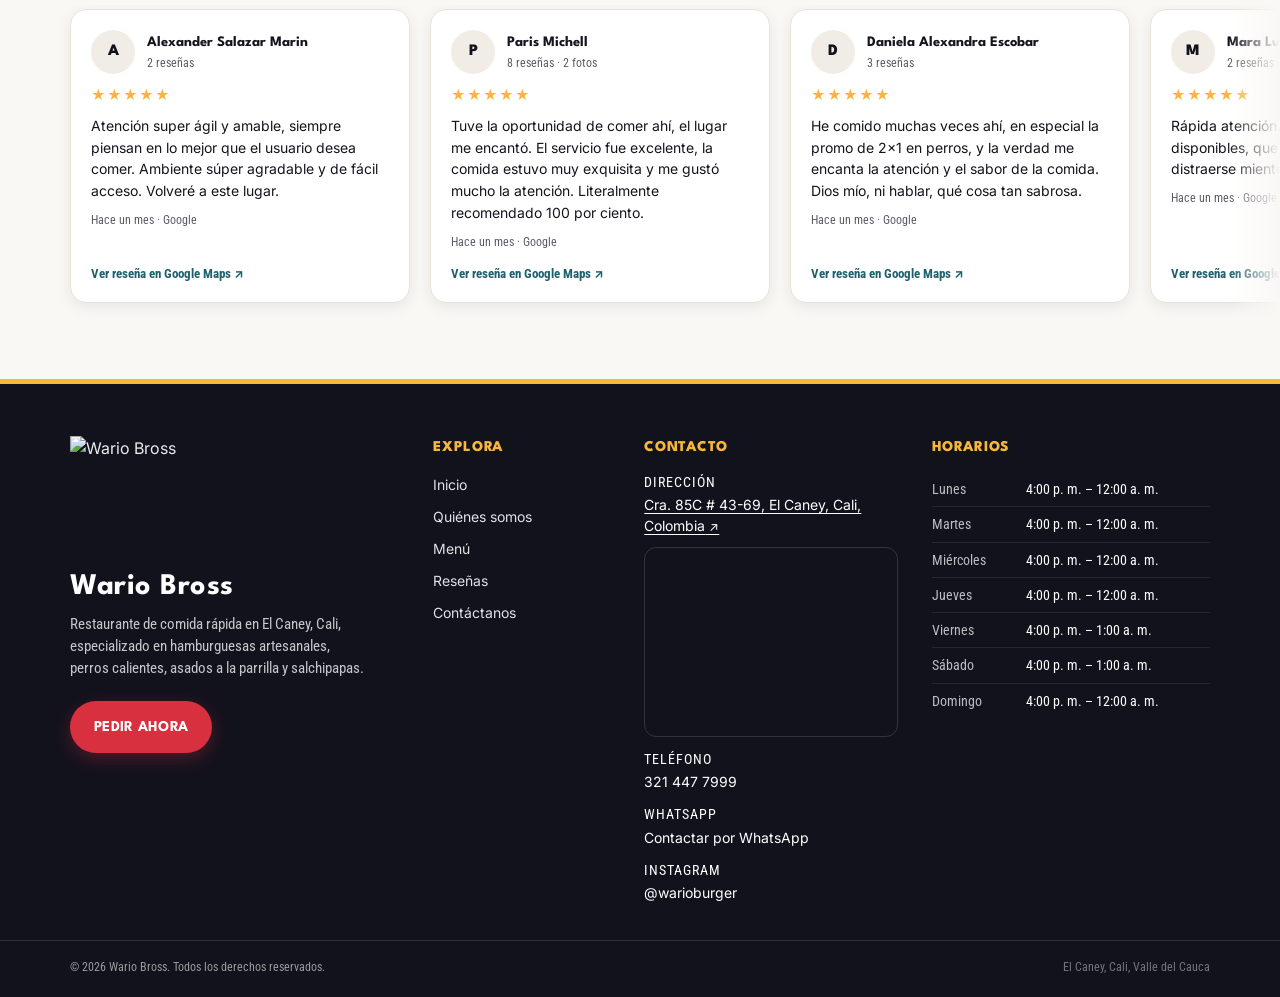
==== commit e7dd6be4: "Update index.html" ====
--- a/index.html
+++ b/index.html
@@ -8,7 +8,7 @@
 ============================================================= -->
 <meta charset="UTF-8">
 <meta name="viewport" content="width=device-width, initial-scale=1.0">
-<title>Wario Bross | Hamburguesas, Comidas rápidas y Asados en Cali</title>
+<title>Wario Bross | Hamburguesas, Hot Dogs y Asados con sabor a Cali</title>
 <meta name="description" content="Hamburguesas artesanales, hot dogs, asados y salchipapas en Cali. Carne Angus importada, sabor a Cali. Pide en línea en Wario Bross.">
 <meta name="robots" content="index, follow">
 <meta name="google-site-verification" content="61M8MFPnjF5rCzs7KrGMbSBRfSwU-rDoiAm1uW-LAH8" />
@@ -22,7 +22,7 @@
 <link rel="apple-touch-icon" sizes="180x180" href="img/brand/logo-wario-bross-512.png">
 
 <!-- Open Graph — imagen OG 1200x630 propia pendiente (Fase 8). Placeholder: logo -->
-<meta property="og:title" content="Wario Bross | Hamburguesas, Comidas rápidas y Asados en Cali">
+<meta property="og:title" content="Wario Bross | Hamburguesas, Hot Dogs y Asados con sabor a Cali">
 <meta property="og:description" content="Hamburguesas artesanales, hot dogs, asados y salchipapas en Cali. Carne Angus importada, sabor a Cali. Pide en línea.">
 <meta property="og:image" content="https://wario-bross.vercel.app/img/brand/logo-wario-bross-512.png">
 <meta property="og:url" content="https://wario-bross.vercel.app/">
@@ -141,13 +141,23 @@
             },
             "description": "2 hamburguesas con carne de res tradicional, papas a la francesa, acompañadas con salsa caleña.",
             "image": "https://wario-bross.vercel.app/img/products/2x1-wario-burger.webp"
+          },
+          {
+            "@type": "MenuItem",
+            "name": "2x1 Big Angus Burger",
+            "offers": {
+              "@type": "Offer",
+              "price": 39400,
+              "priceCurrency": "COP"
+            },
+            "description": "2 Hamburguesas BIG Burger, con carne 100% Black Angus de 140 grs, importada, con papas a la francesa y nuestra salsa Caleña.",
+            "image": "https://wario-bross.vercel.app/img/products/2x1-big-angus-burger.webp"
           }
         ]
       },
       {
         "@type": "MenuSection",
         "name": "PREMIUM BURGERS",
-        "description": "Generación Crystal",
         "hasMenuItem": [
           {
             "@type": "MenuItem",
@@ -165,7 +175,7 @@
             "name": "Generación Milenials",
             "offers": {
               "@type": "Offer",
-              "price": 26900,
+              "price": 25900,
               "priceCurrency": "COP"
             },
             "description": "Carne angus 140g, pan artesanal, quesillo, costilla carnuda, pepinillos dulces, cebolla caramelizada, salsa de maracuyá, lechuga fresca, papas a la francesa y salsa caleña.",
@@ -176,7 +186,7 @@
             "name": "Generación X",
             "offers": {
               "@type": "Offer",
-              "price": 26900,
+              "price": 25900,
               "priceCurrency": "COP"
             },
             "description": "Carne angus 140g, pan artesanal, doble queso mozarella, tocino ahumado pork, cebolla encurtida en salsa de arrechón, lechuga fresca, papas a la francesa y salsa con sabor a Cali.",
@@ -198,7 +208,6 @@
       {
         "@type": "MenuSection",
         "name": "CLASIC BURGERS",
-        "description": "Wario Golden",
         "hasMenuItem": [
           {
             "@type": "MenuItem",
@@ -216,7 +225,7 @@
             "name": "Triple Mela",
             "offers": {
               "@type": "Offer",
-              "price": 27900,
+              "price": 25900,
               "priceCurrency": "COP"
             },
             "description": "Pan artesanal de orégano, 140g de res, costilla, tocino ahumado, maduritos, queso cheddar, cebolla crispy, lechuga crespa, papas a la francesa y salsa caleña.",
@@ -377,7 +386,7 @@
             "name": "Salchi Personal",
             "offers": {
               "@type": "Offer",
-              "price": 14000,
+              "price": 15000,
               "priceCurrency": "COP"
             },
             "description": "Personal, con ripio de papa, queso mozarella rayado, salchicha, papas fritas y salsa caleña.",
@@ -405,7 +414,7 @@
             "name": "Picada para 2 Personas",
             "offers": {
               "@type": "Offer",
-              "price": 40000,
+              "price": 45000,
               "priceCurrency": "COP"
             },
             "description": "Costilla, chorizo, pollo, res, cerdo, papas a la francesa y ensalada mixta.",
@@ -1096,6 +1105,46 @@
 }
 
 /* ============================================================
+   5b) PRODUCTOS DESTACADOS
+   Tarjetas generadas desde el array MENU (misma fuente de verdad
+   de precios). La lista de destacados se define en DESTACADOS.
+============================================================= */
+.destacados{ background:var(--color-superficie-2); padding:56px 0 60px; }
+.destacados-intro{ max-width:620px; margin:0 auto; text-align:center; }
+.destacados-intro h2{
+  font-family:var(--fuente-seccion); font-weight:800;
+  font-size:clamp(30px,6vw,44px); color:var(--color-marca-oscuro); letter-spacing:.5px; line-height:1.05;
+}
+.destacados-intro p:not(.eyebrow){
+  margin-top:12px; font-size:15.5px; line-height:1.6; color:var(--color-texto-sutil);
+}
+.destacados-grid{
+  margin-top:30px; display:grid; grid-template-columns:1fr; gap:18px;
+}
+@media (min-width:720px){
+  .destacados-grid{ grid-template-columns:repeat(3,1fr); gap:20px; }
+}
+.destacado-card{
+  display:flex; flex-direction:column; width:100%; height:100%; text-align:left;
+  background:var(--color-superficie); border:1.5px solid var(--color-borde);
+  border-radius:var(--radio); overflow:hidden;
+  transition:transform .2s ease, box-shadow .2s ease, border-color .2s ease;
+}
+.destacado-card:hover{ transform:translateY(-3px); box-shadow:var(--sombra); border-color:var(--color-teal); }
+.destacado-media{
+  width:100%; aspect-ratio:4/3; background:var(--color-superficie-2);
+  display:flex; align-items:center; justify-content:center; font-size:56px; overflow:hidden;
+}
+.destacado-media img{ width:100%; height:100%; object-fit:cover; }
+.destacado-info{ display:flex; flex-direction:column; gap:6px; padding:16px 18px 18px; flex:1; }
+.destacado-nombre{ font-family:var(--fuente-seccion); font-weight:800; font-size:19px; color:var(--color-marca-oscuro); line-height:1.2; }
+.destacado-desc{
+  font-family:var(--fuente-detalle); font-size:14px; line-height:1.4; color:var(--color-texto-sutil);
+  display:-webkit-box; -webkit-line-clamp:3; line-clamp:3; -webkit-box-orient:vertical; overflow:hidden;
+}
+.destacado-precio{ margin-top:auto; padding-top:6px; font-family:var(--fuente-detalle); font-weight:700; font-size:20px; color:#000; }
+
+/* ============================================================
    6) QUIÉNES SOMOS
 ============================================================= */
 .quienes-somos{
@@ -1928,16 +1977,6 @@
 .aviso-whatsapp[hidden]{ display: none; }
 
 </style>
-     <!-- Google tag (gtag.js) -->
-<script async src="https://www.googletagmanager.com/gtag/js?id=AW-18474665885">
-</script>
-<script>
-  window.dataLayer = window.dataLayer || [];
-  function gtag(){dataLayer.push(arguments);}
-  gtag('js', new Date());
-
-  gtag('config', 'AW-18474665885');
-</script>
 </head>
 <body>
 
@@ -1985,11 +2024,11 @@
     <div class="hero-media">
       <img
         src="img/hero/hero-wario-bross.webp"
-        alt="Combo Parejas de Wario Bross: hamburguesas, papas a la francesa y limonadas"
+        alt="Grupo de amigos disfrutando hamburguesas, papas y bebidas de Wario Bross en la terraza del restaurante"
         loading="eager" fetchpriority="high">
     </div>
     <div class="hero-content">
-      <h1 class="hero-semantic-title">Wario Bross: hamburguesas, hot dogs y asados en Cali</h1>
+      <h1 class="hero-semantic-title">Wario Bross: hamburguesas, hot dogs y asados con sabor a Cali</h1>
       <div class="hero-subtitle-backdrop">
         <p class="hero-subtitle">
           Hamburguesas que suben de nivel con carne 100% Angus o res tradicional, hot dogs, salchipapas y asados. Explora el menú y pide en línea en minutos.
@@ -2004,6 +2043,21 @@
       <ul class="hero-trust">
         <li>Domicilios a todo Cali todo los días</li>
       </ul>
+    </div>
+  </section>
+
+  <!-- ======================================
+       PRODUCTOS DESTACADOS
+       Se renderiza desde MENU (JS) según la lista DESTACADOS.
+  ======================================= -->
+  <section id="destacados" class="destacados" aria-labelledby="destacadosTitulo">
+    <div class="contenedor">
+      <div class="destacados-intro">
+        <p class="eyebrow">Para empezar</p>
+        <h2 id="destacadosTitulo">Productos destacados</h2>
+        <p>Tres opciones del menú para que empieces a antojarte.</p>
+      </div>
+      <ul class="destacados-grid" id="destacadosGrid"></ul>
     </div>
   </section>
 
@@ -2370,31 +2424,30 @@
     categoria: "PROMOS",
     icono: "🎉",
     productos: [
-      { nombre: "Combo Familiar Wario (Bacon)", desc: "4 Wario Burger con tocineta, 4 papas a la francesa y 1 gaseosa litro Postobón.", imagen: "img/products/combo-familiar-wario-bacon.webp", precio: 63900, personas: 4 },
-      { nombre: "Combo Parejas", desc: "2 Wario Burger, 2 limonadas, 1 papas a la francesa con tocineta y queso cheddar. ¡Gratis 1 copa de helado!", imagen: "img/products/combo-parejas.webp", precio: 37900, personas: 2 },
-      { nombre: "2x1 Wario Burger", desc: "2 hamburguesas con carne de res tradicional, papas a la francesa, acompañadas con salsa caleña.", imagen: "img/products/2x1-wario-burger.webp", precio: 28000, personas: 2 }
+      { nombre: "Combo Familiar Wario (Bacon)", desc: "4 Wario Burger con tocineta, 4 papas a la francesa y 1 gaseosa litro Postobón.", imagen: "img/products/combo-familiar-wario-bacon.webp", precio: 67000, personas: 4 },
+      { nombre: "Combo Parejas", desc: "2 Wario Burger, 2 limonadas, 1 papas a la francesa con tocineta y queso cheddar. ¡Gratis 1 copa de helado!", imagen: "img/products/combo-parejas.webp", precio: 40000, personas: 2 },
+      { nombre: "2x1 Wario Burger", desc: "2 hamburguesas con carne de res tradicional, papas a la francesa, acompañadas con salsa caleña.", imagen: "img/products/2x1-wario-burger.webp", precio: 28000, personas: 2 },
+      { nombre: "2x1 Big Angus Burger", desc: "2 Hamburguesas BIG Burger, con carne 100% Black Angus de 140 grs, importada, con papas a la francesa y nuestra salsa Caleña.", imagen: "img/products/2x1-big-angus-burger.webp", precio: 39400 }
     ]
   },
   {
     categoria: "PREMIUM BURGERS",
     icono: "🍔",
-    sub: "Generación Crystal",
     productos: [
       { nombre: "Generación Crystal", desc: "Doble carne angus 200g, pan artesanal de orégano, doble queso cheddar, doble tocino ahumado pork, cebolla crispy, salsa de maracuyá, lechuga y tomates frescos, papas a la francesa y salsa caleña.", imagen: "img/products/generacion-crystal.webp", precio: 29900 },
       { nombre: "Generación Milenials", desc: "Carne angus 140g, pan artesanal, quesillo, costilla carnuda, pepinillos dulces, cebolla caramelizada, salsa de maracuyá, lechuga fresca, papas a la francesa y salsa caleña.", imagen: "img/products/generacion-milenials.webp", precio: 25900 },
       { nombre: "Generación X", desc: "Carne angus 140g, pan artesanal, doble queso mozarella, tocino ahumado pork, cebolla encurtida en salsa de arrechón, lechuga fresca, papas a la francesa y salsa con sabor a Cali.", imagen: "img/products/generacion-x.webp", precio: 25900 },
-      { nombre: "American Angus", desc: "Pan artesanal a las finas hierbas, 140g de carne 100% Angus, tocino ahumado, queso cheddar, lechuga crespa, tomates frescos, cebolla crispy, papas a la francesa y salsa de la casa.", imagen: "img/products/american-angus.webp", precio: 25900 }
+      { nombre: "American Angus", desc: "Pan artesanal a las finas hierbas, 140g de carne 100% Angus, tocino ahumado, queso cheddar, lechuga crespa, tomates frescos, cebolla crispy, papas a la francesa y salsa de la casa.", imagen: "img/products/american-angus.webp", precio: 26900 }
     ]
   },
   {
     categoria: "CLASIC BURGERS",
     icono: "🍔",
-    sub: "Wario Golden",
     productos: [
-      { nombre: "Wario Golden", desc: "Pan brioche con ajonjolí black, 140g de res, tocino ahumado, ripio de papa, cebolla caramelizada, lechuga crespa, 160g de queso doble crema fundido enchapado en oro, papas a la francesa y salsa caleña.", imagen: "img/products/wario-golden.webp", precio: 26900 },
+      { nombre: "Wario Golden", desc: "Pan brioche con ajonjolí black, 140g de res, tocino ahumado, ripio de papa, cebolla caramelizada, lechuga crespa, 160g de queso doble crema fundido enchapado en oro, papas a la francesa y salsa caleña.", imagen: "img/products/wario-golden.webp", precio: 27900 },
       { nombre: "Triple Mela", desc: "Pan artesanal de orégano, 140g de res, costilla, tocino ahumado, maduritos, queso cheddar, cebolla crispy, lechuga crespa, papas a la francesa y salsa caleña.", imagen: "img/products/triple-mela.webp", precio: 25900 },
-      { nombre: "Chicken Express", desc: "Pan artesanal a las finas hierbas, 120g de pollo asado en trocitos, tocino ahumado, ripio de papa, lechuga crespa, cebolla caramelizada, queso cheddar, papas a la francesa y salsa con sabor a Cali.", imagen: "img/products/chicken-express.webp", precio: 21900 },
-      { nombre: "American Express", desc: "Pan artesanal a las finas hierbas, 140g de res, tocino ahumado, ripio de papa, lechuga crespa, cebolla caramelizada, queso cheddar, papas a la francesa y salsa con sabor a Cali.", imagen: "img/products/american-express.webp", precio: 19900 }
+      { nombre: "Chicken Express", desc: "Pan artesanal a las finas hierbas, 120g de pollo asado en trocitos, tocino ahumado, ripio de papa, lechuga crespa, cebolla caramelizada, queso cheddar, papas a la francesa y salsa con sabor a Cali.", imagen: "img/products/chicken-express.webp", precio: 23900 },
+      { nombre: "American Express", desc: "Pan artesanal a las finas hierbas, 140g de res, tocino ahumado, ripio de papa, lechuga crespa, cebolla caramelizada, queso cheddar, papas a la francesa y salsa con sabor a Cali.", imagen: "img/products/american-express.webp", precio: 21900 }
     ]
   },
   {
@@ -2423,7 +2476,7 @@
       { nombre: "Salvajada Wario", desc: "Para 3 personas. Pollo, res, costilla ahumada sin hueso, ripio de papa, queso mozarella rayado y salsa caleña.", imagen: "img/products/salvajada-wario.webp", precio: 44900, personas: 3 },
       { nombre: "Mexicali", desc: "Para 2 personas. Entrada de nachos con guacamole, pollo desmechado con pico de gallo, costillas a la BBQ sweet, queso mozarella y salsas.", imagen: "img/products/mexicali.webp", precio: 40900, personas: 2 },
       { nombre: "Salvajada Special", desc: "Para 2 personas. Trocitos de pollo y res, ripio de papa, queso mozarella rayado y salsa caleña.", imagen: "img/products/salvajada-especial.webp", precio: 34900, personas: 2 },
-      { nombre: "Salchi Personal", desc: "Personal, con ripio de papa, queso mozarella rayado, salchicha, papas fritas y salsa caleña.", imagen: "img/products/salchi-personal.webp", precio: 14000 }
+      { nombre: "Salchi Personal", desc: "Personal, con ripio de papa, queso mozarella rayado, salchicha, papas fritas y salsa caleña.", imagen: "img/products/salchi-personal.webp", precio: 15000 }
     ]
   },
   {
@@ -2431,7 +2484,7 @@
     icono: "🔥",
     productos: [
       { nombre: "Picada para 4 Personas", desc: "Costilla, chorizo, pollo, res, cerdo, moneditas de plátano, papas a la francesa y ensalada mixta.", imagen: "img/products/picada-para-4-personas.webp", precio: 75000, personas: 4 },
-      { nombre: "Picada para 2 Personas", desc: "Costilla, chorizo, pollo, res, cerdo, papas a la francesa y ensalada mixta.", imagen: "img/products/picada-para-2-personas.webp", precio: 40000, personas: 2 },
+      { nombre: "Picada para 2 Personas", desc: "Costilla, chorizo, pollo, res, cerdo, papas a la francesa y ensalada mixta.", imagen: "img/products/picada-para-2-personas.webp", precio: 45000, personas: 2 },
       { nombre: "Punta de Anca", desc: "Charcoal-Grilled. Corte de punta de anca de 300g, croquetas de yuca frita y ensalada mixta, acompañadas con chimichurri y guacamole.", imagen: "img/products/punta-de-anca.webp", precio: 39900 },
       { nombre: "Churrasco Argentino", desc: "Sirloin Steak. Corte de lomo caracha de 300g, croquetas de yuca frita y ensalada mixta, acompañadas con chimichurri y guacamole.", imagen: "img/products/churrasco-argentino.webp", precio: 36900 },
       { nombre: "Costillas BBQ Sweet", desc: "Carne de costilla de 250g, croquetas de yuca, BBQ sweet, guacamole o salsa caleña.", imagen: "img/products/costillas-bbq-sweet.webp", precio: 24900 },
@@ -2632,6 +2685,80 @@
 renderizarMenu();
 
 /* ============================================================
+   PRODUCTOS DESTACADOS
+   Para cambiar los destacados, edita solo esta lista (nombres
+   exactos del array MENU). Precio, foto y descripción salen de MENU.
+============================================================= */
+const DESTACADOS = ["Combo Parejas", "2x1 Big Angus Burger", "Generación Crystal"];
+
+function buscarProductoPorNombre(nombre){
+  for(let c = 0; c < MENU.length; c++){
+    for(let p = 0; p < MENU[c].productos.length; p++){
+      if(MENU[c].productos[p].nombre === nombre){
+        return { cat: MENU[c], prod: MENU[c].productos[p], id: generarIdProducto(c, p) };
+      }
+    }
+  }
+  return null;
+}
+
+function renderizarDestacados(){
+  const grid = document.getElementById('destacadosGrid');
+  if(!grid) return;
+  DESTACADOS.forEach(function(nombre){
+    const hallado = buscarProductoPorNombre(nombre);
+    if(!hallado) return; /* nombre no encontrado: se omite en vez de mostrar datos falsos */
+    const cat = hallado.cat, prod = hallado.prod;
+
+    const li = document.createElement('li');
+    const boton = document.createElement('button');
+    boton.type = 'button';
+    boton.className = 'destacado-card';
+    boton.setAttribute('aria-label', 'Ver detalles de ' + prod.nombre + ', ' + formatoCOP(prod.precio));
+
+    const media = document.createElement('span');
+    media.className = 'destacado-media';
+    if(prod.imagen){
+      const img = document.createElement('img');
+      img.src = prod.imagen; img.alt = prod.nombre; img.loading = 'lazy';
+      img.width = 400; img.height = 300;
+      media.appendChild(img);
+    } else {
+      media.textContent = cat.icono;
+    }
+    boton.appendChild(media);
+
+    const info = document.createElement('span');
+    info.className = 'destacado-info';
+    if(prod.personas){
+      const badge = document.createElement('span');
+      badge.className = 'producto-badge';
+      badge.textContent = 'Para ' + prod.personas + ' personas';
+      info.appendChild(badge);
+    }
+    const n = document.createElement('span');
+    n.className = 'destacado-nombre'; n.textContent = prod.nombre;
+    info.appendChild(n);
+    if(prod.desc){
+      const d = document.createElement('span');
+      d.className = 'destacado-desc'; d.textContent = prod.desc;
+      info.appendChild(d);
+    }
+    const pr = document.createElement('span');
+    pr.className = 'destacado-precio'; pr.textContent = formatoCOP(prod.precio);
+    info.appendChild(pr);
+    boton.appendChild(info);
+
+    boton.addEventListener('click', function(){
+      abrirDetalleProducto(cat, prod, boton, hallado.id);
+    });
+    li.appendChild(boton);
+    grid.appendChild(li);
+  });
+}
+renderizarDestacados();
+
+/* ============================================================
    RENDER DE RESEÑAS + CARRUSEL CONTINUO
    El track se duplica una vez (5 reales + 5 clones = 10) para
    que la animación de -50% cree un bucle infinito sin costuras.
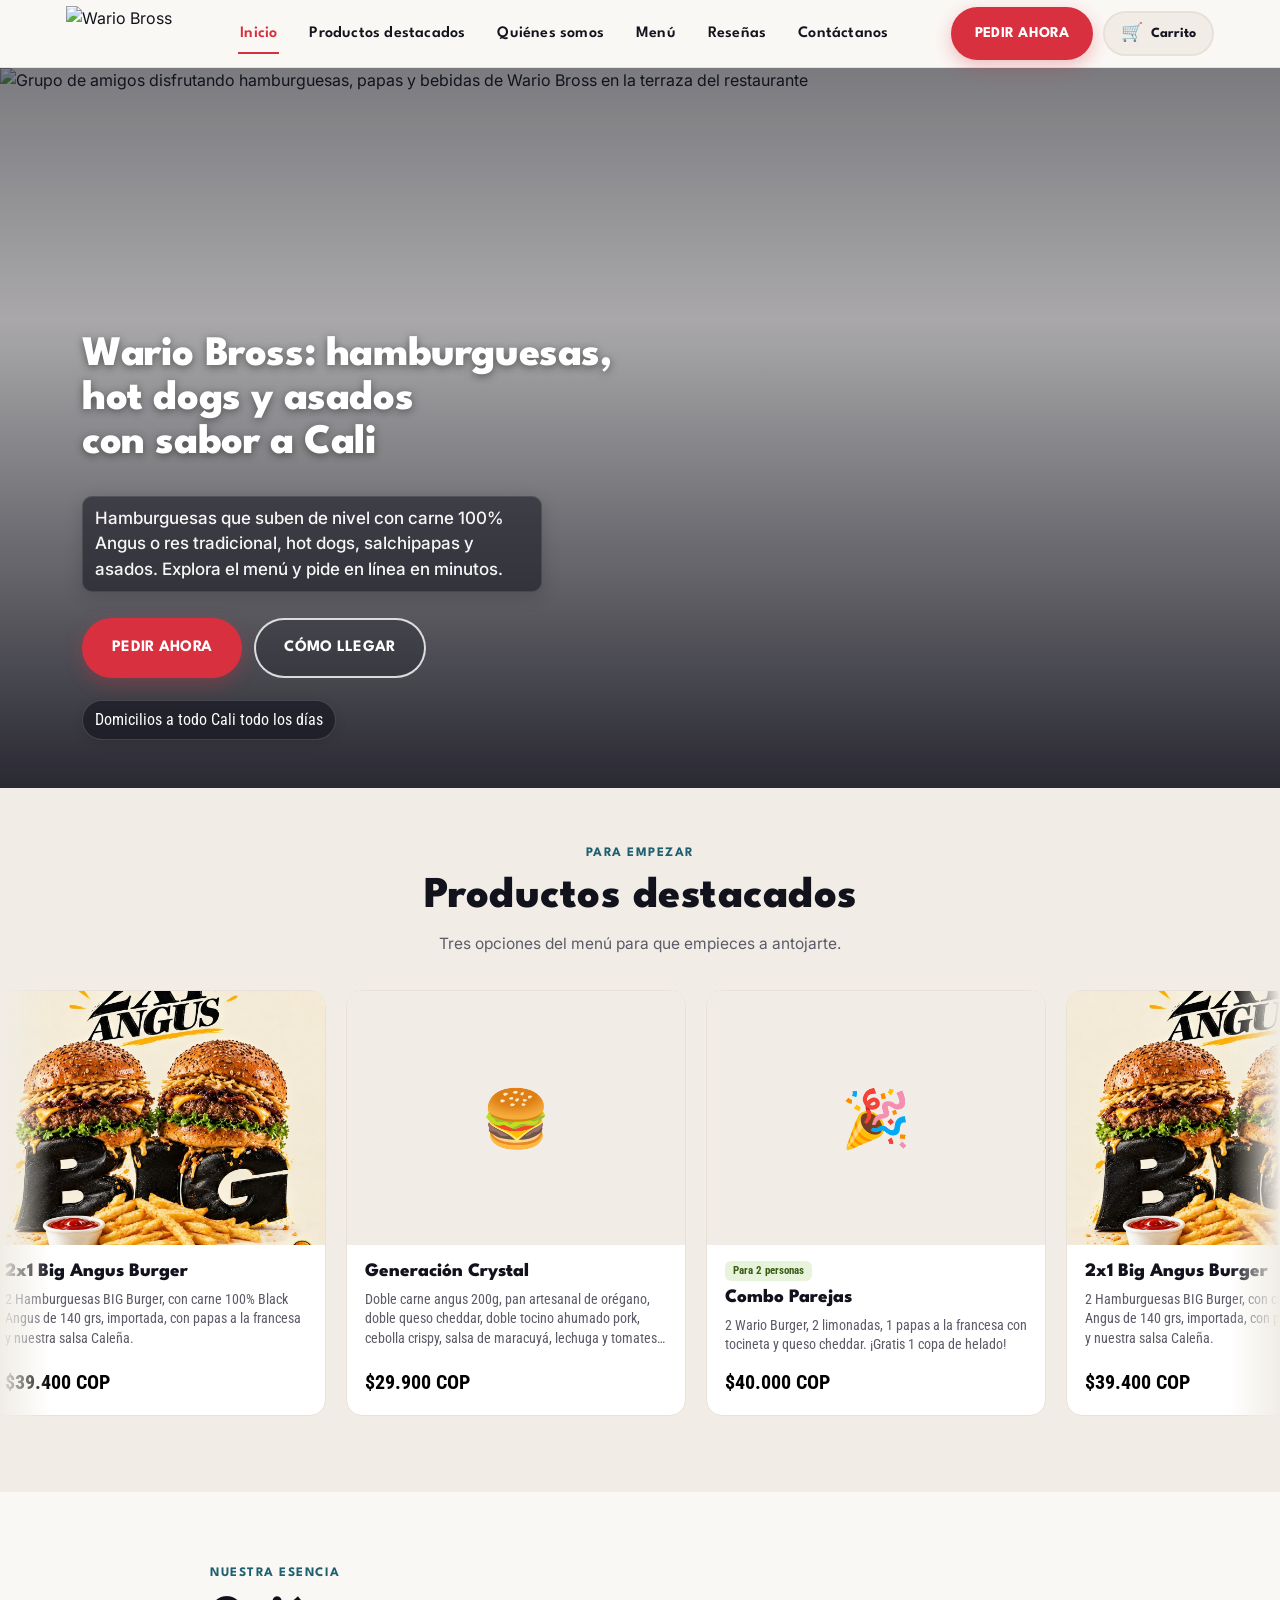
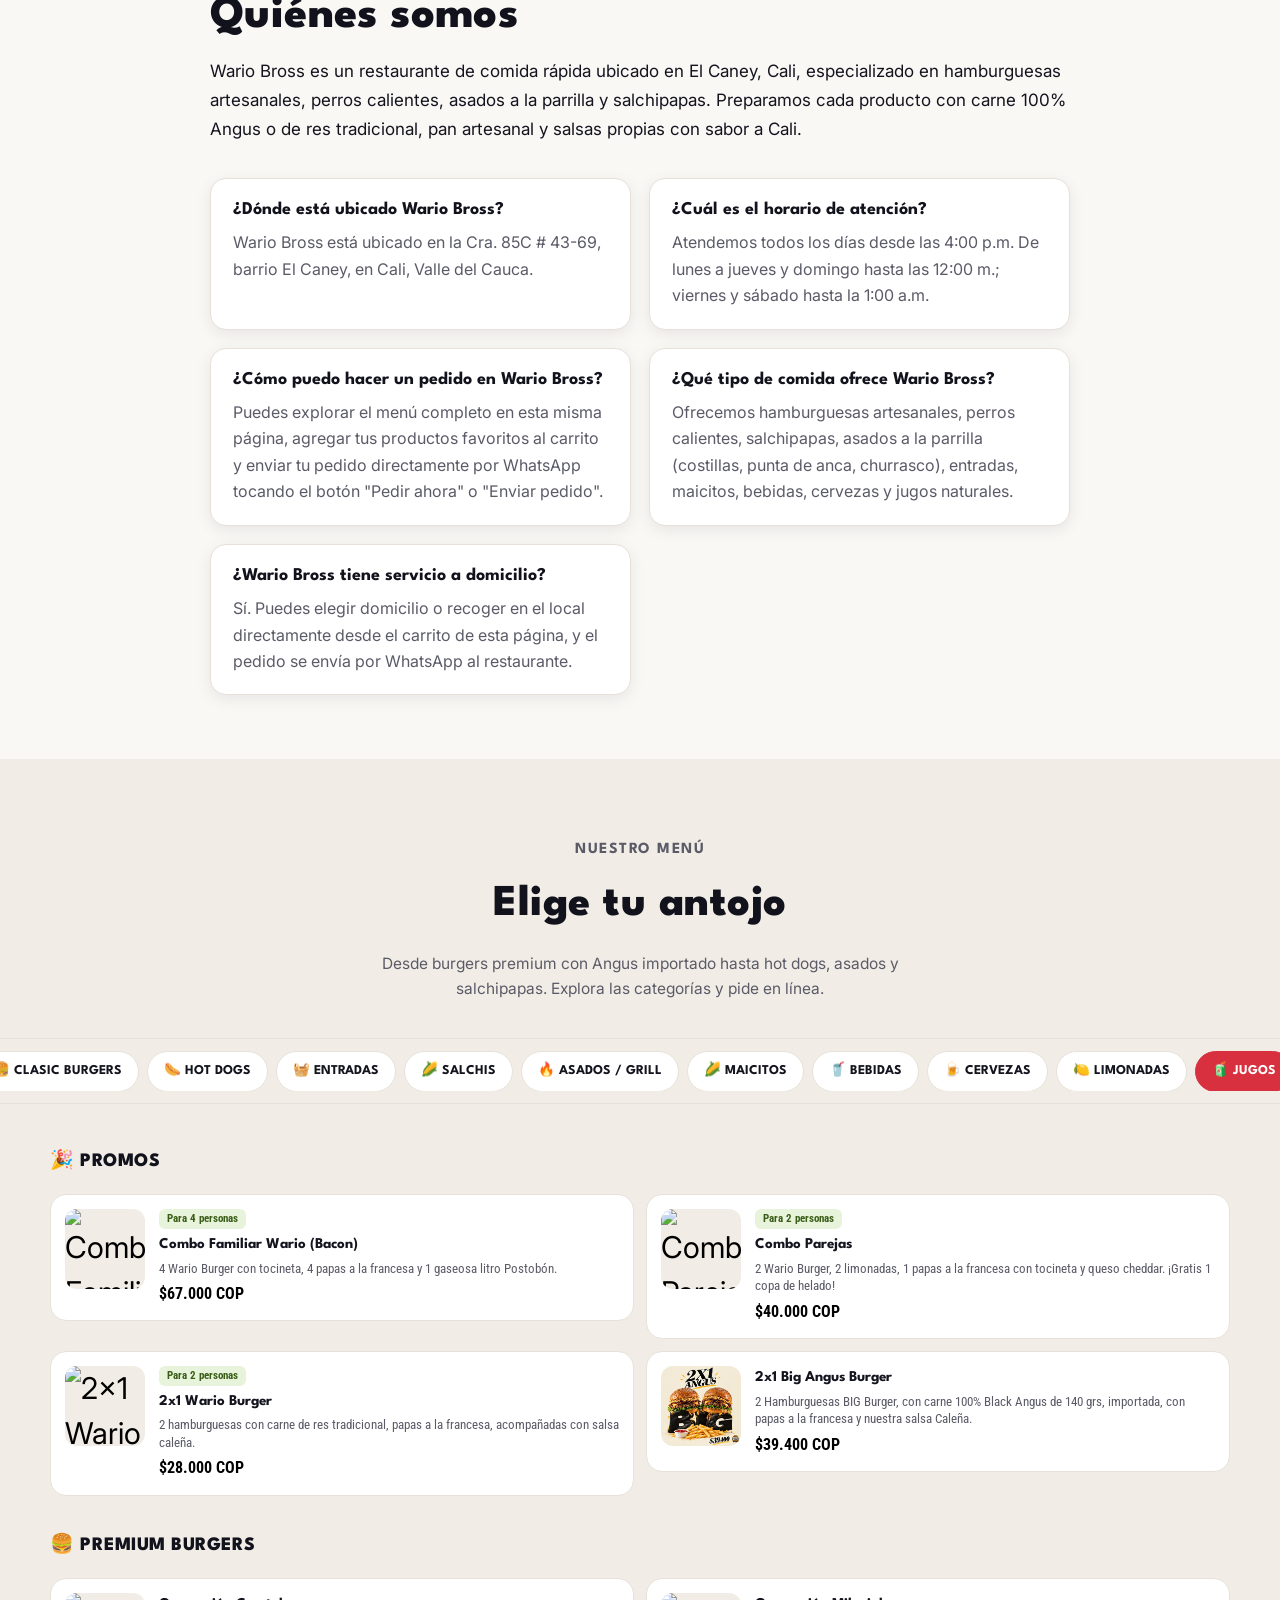
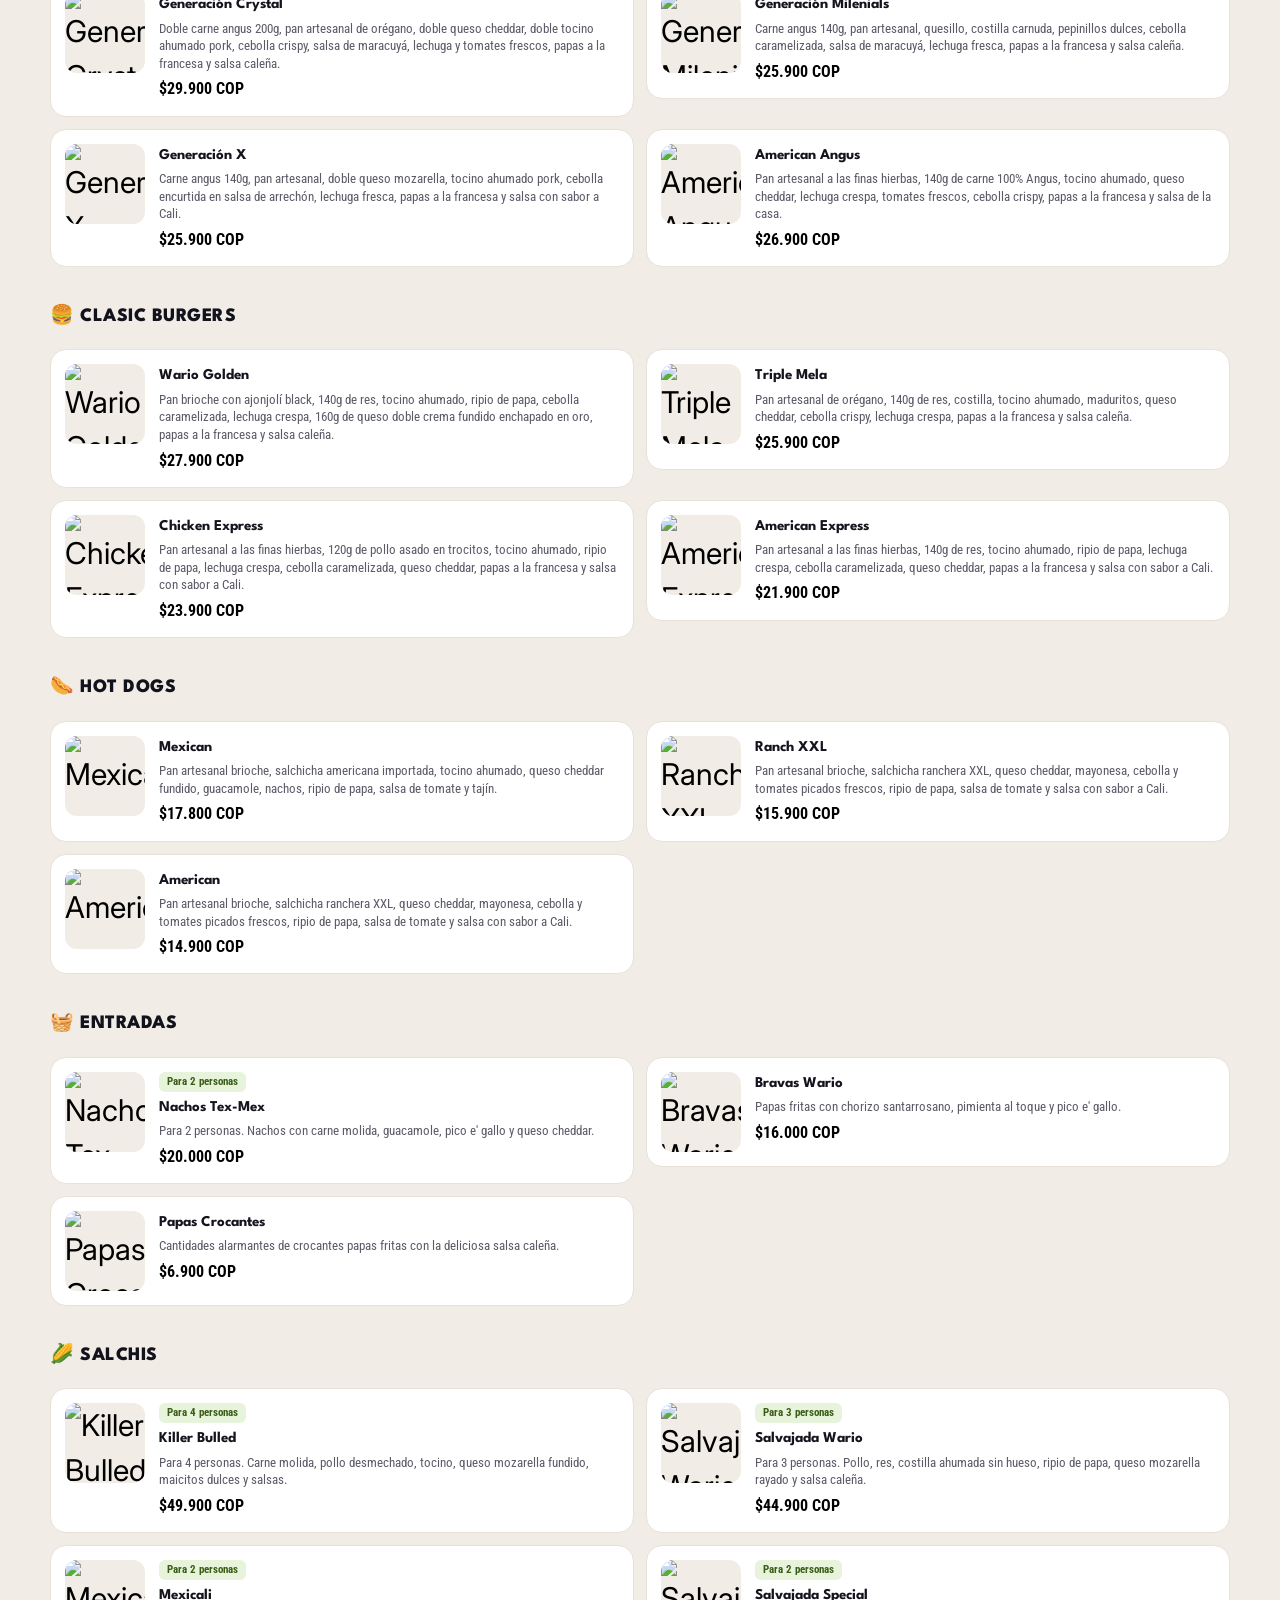
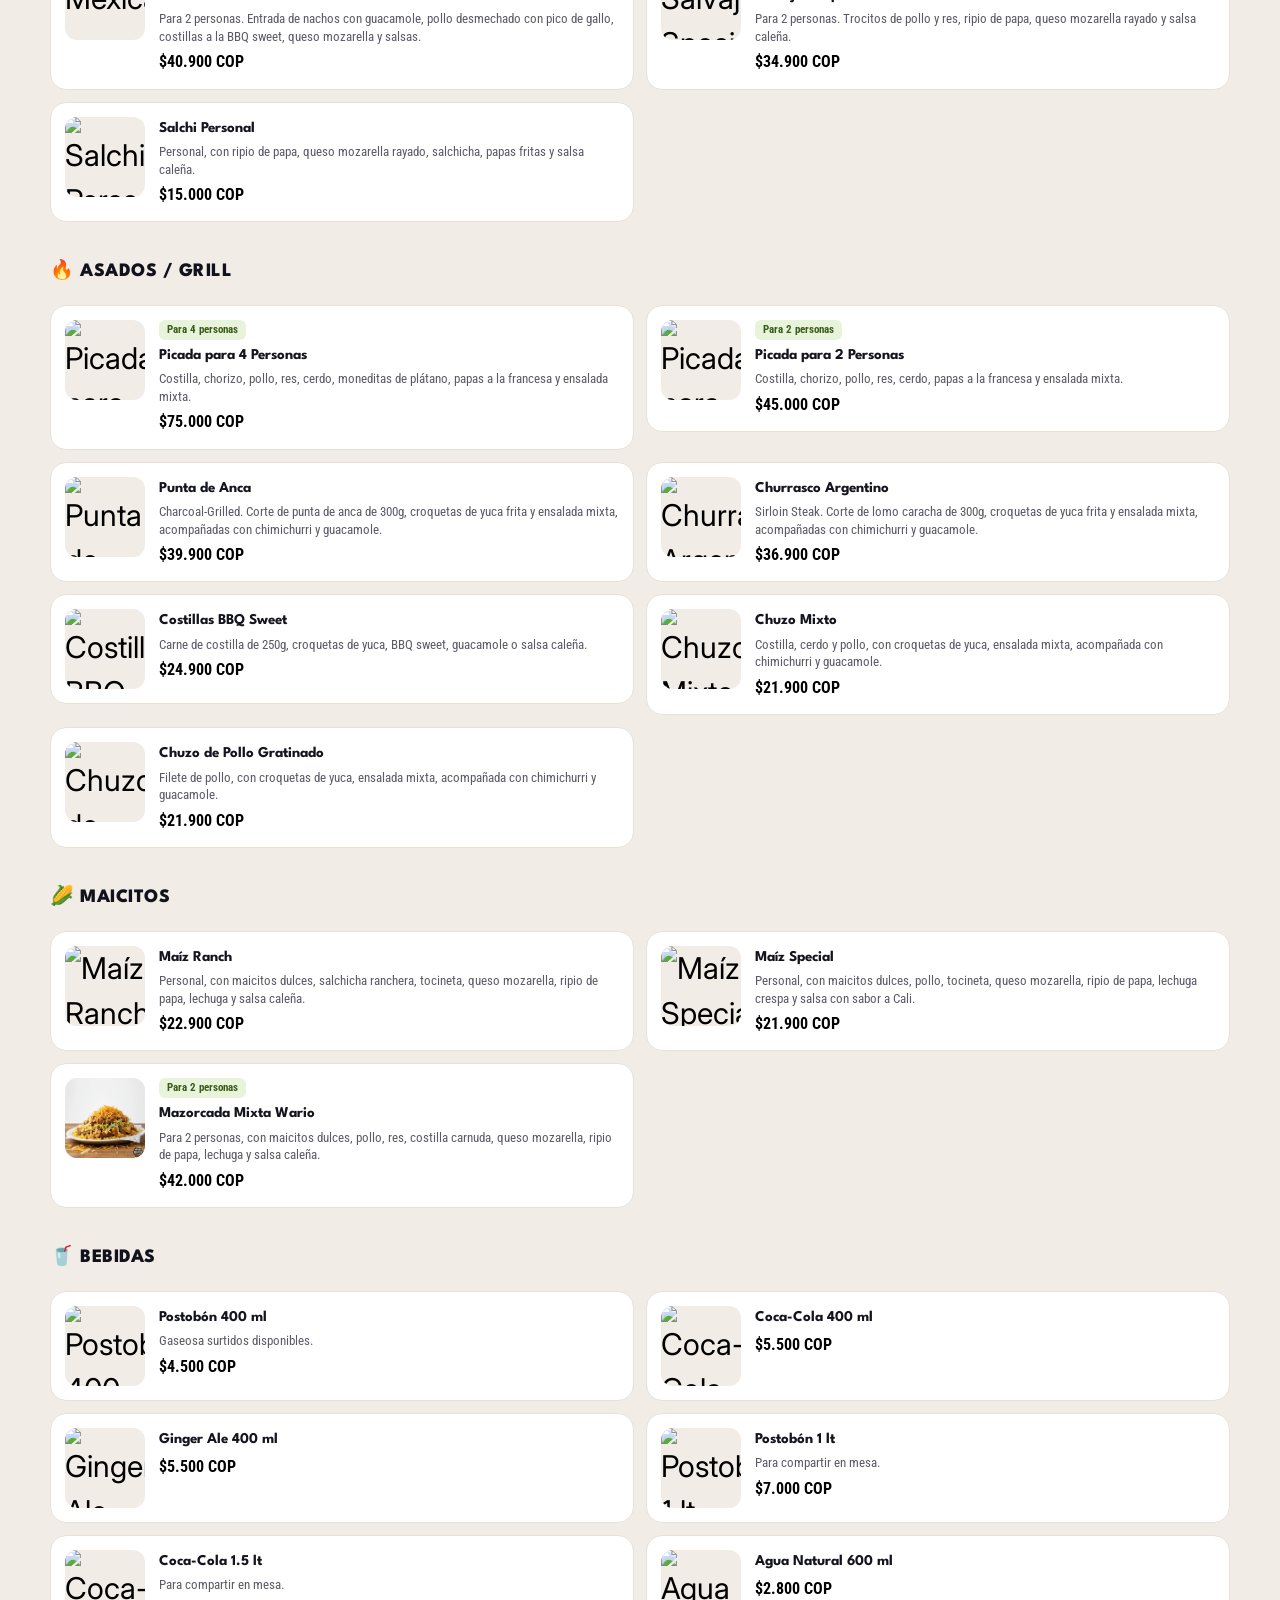
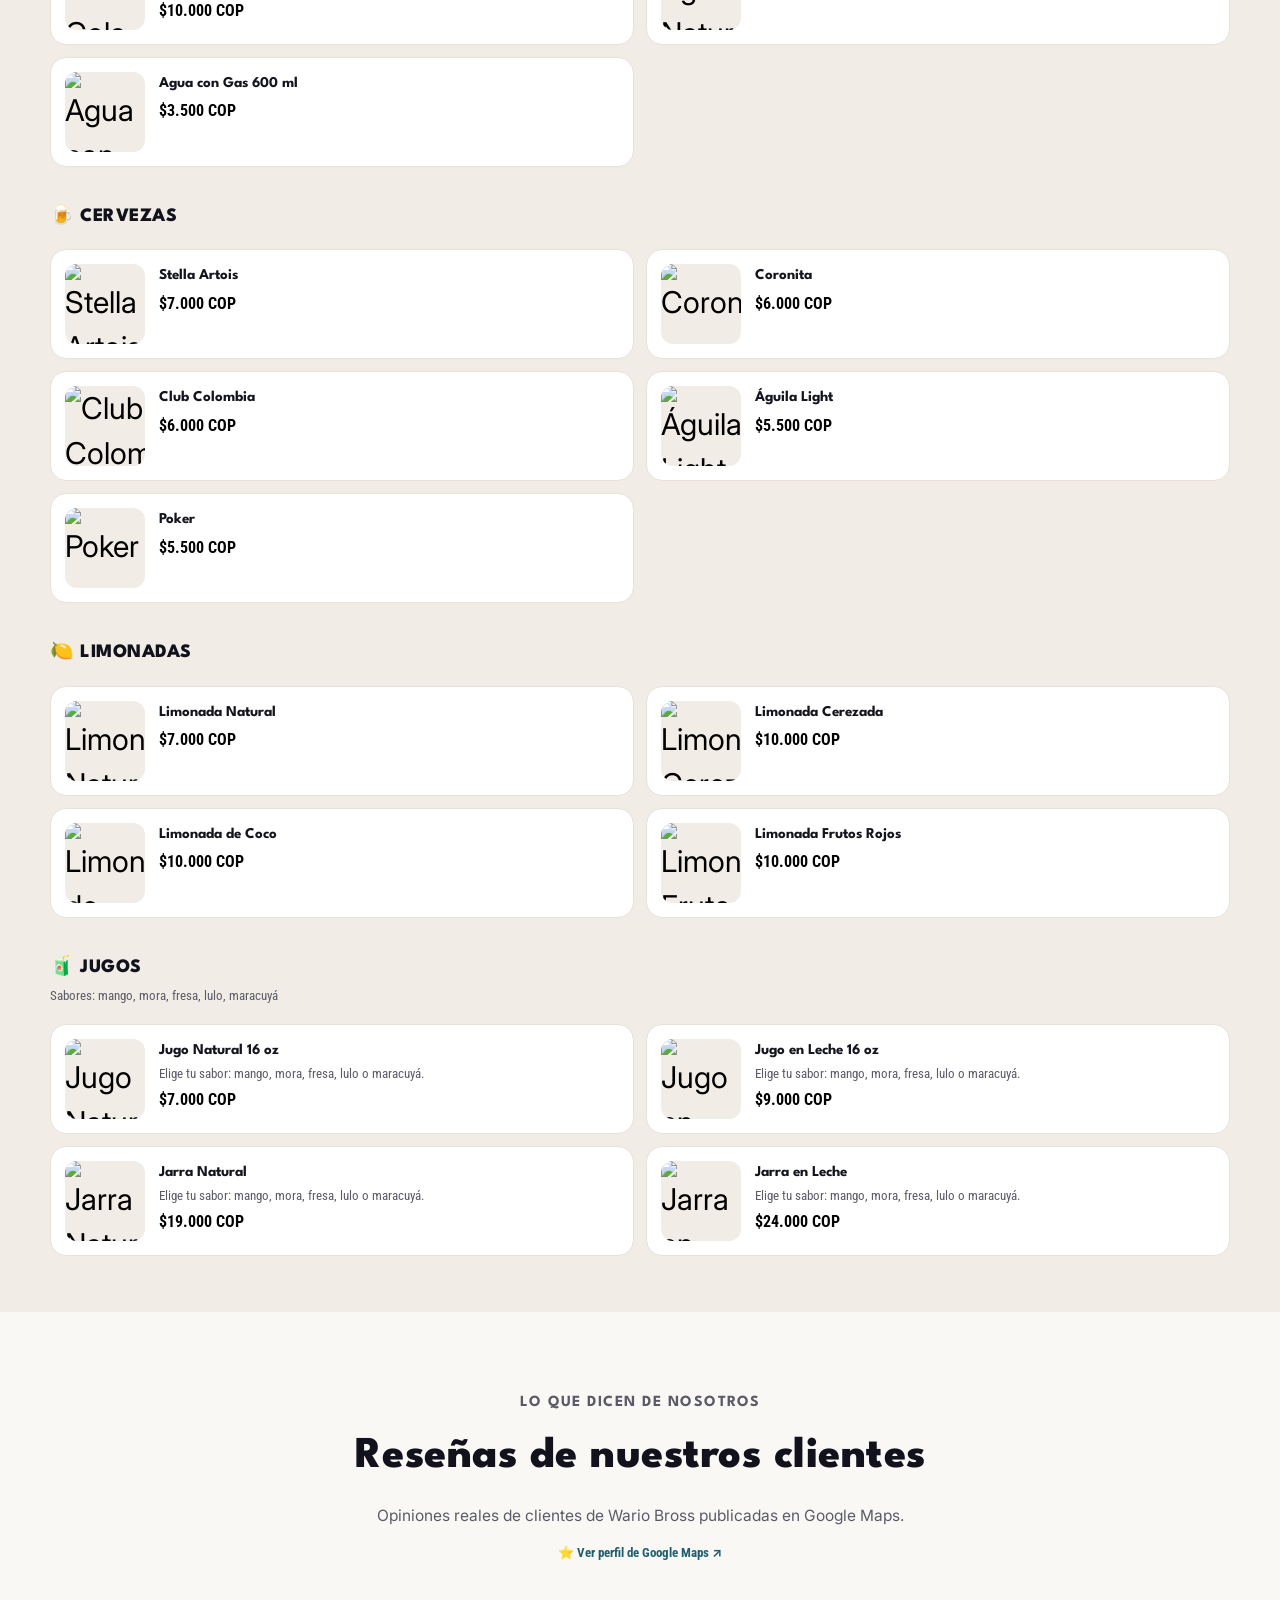
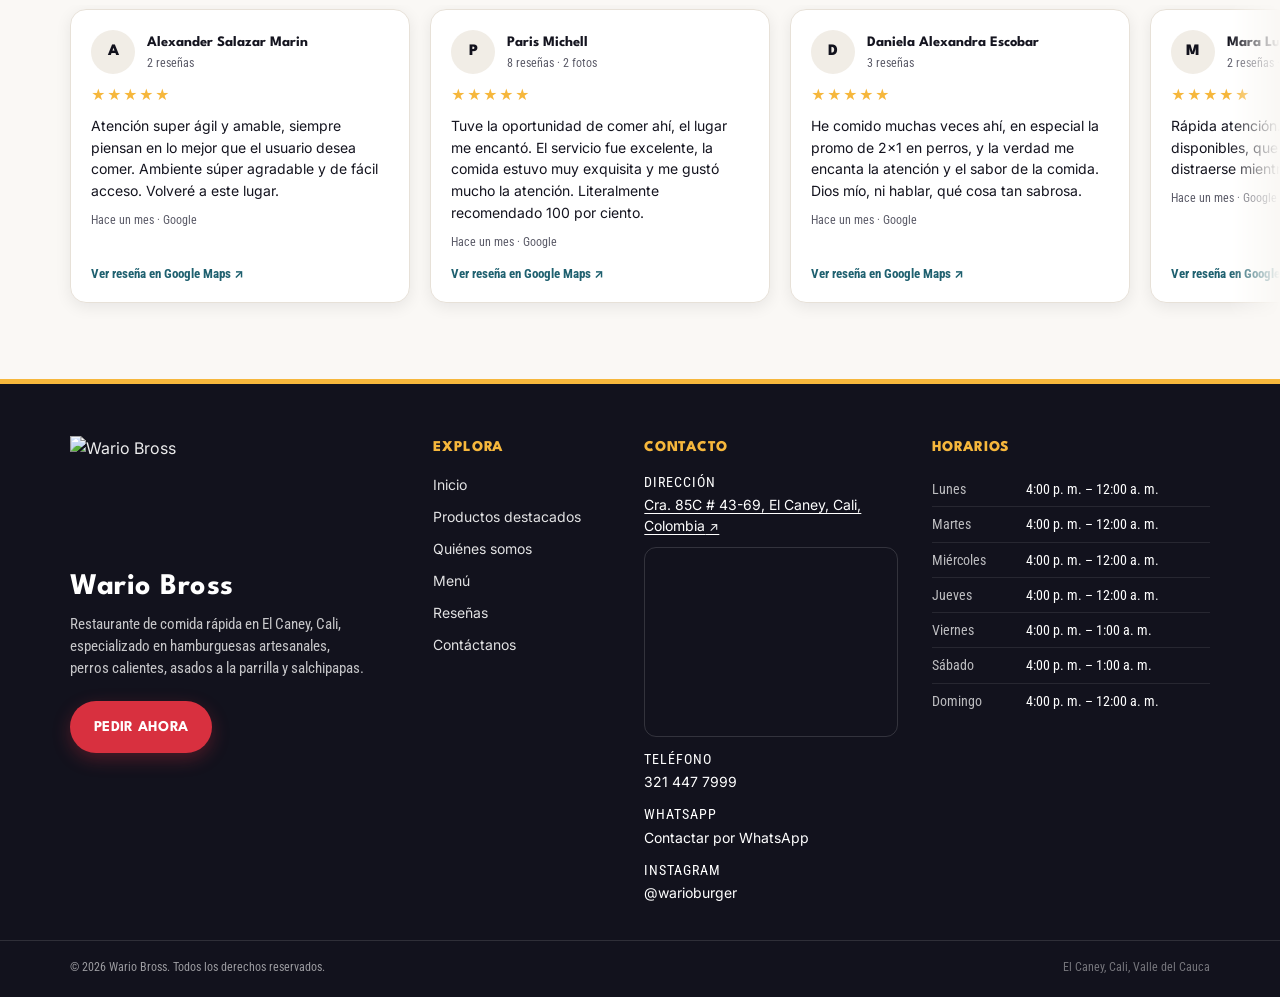
==== commit a6c15934: "Add files via upload" ====
--- a/index.html
+++ b/index.html
@@ -962,8 +962,14 @@
 .header-toggle.activo span:nth-child(2){ opacity:0; }
 .header-toggle.activo span:nth-child(3){ transform: translateY(-7px) rotate(-45deg); }
 
+/* Escritorio con 6 enlaces: compactar en anchos medianos para que no desborde */
+@media (min-width:1041px) and (max-width:1180px){
+  .header-nav{ gap:16px; }
+  .header-nav a{ font-size:14.5px; }
+}
+
 /* Mobile: nav se convierte en panel desplegable, CTA queda siempre visible */
-@media (max-width: 880px){
+@media (max-width: 1040px){
   .header-nav{
     position:fixed; top: var(--header-alto); left:0; right:0;
     background: var(--color-fondo);
@@ -972,14 +978,14 @@
     max-height:0; overflow:hidden;
     transition: max-height .25s ease;
   }
-  .header-nav.abierto{ max-height:320px; }
+  .header-nav.abierto{ max-height:400px; }
   .header-nav a{
     padding:16px 20px; border-bottom:1px solid var(--color-borde);
   }
   .header-nav a::after{ display:none; }
   .header-toggle{ display:flex; }
 }
-@media (min-width: 881px){
+@media (min-width: 1041px){
   .header-toggle{ display:none; }
 }
 
@@ -995,6 +1001,15 @@
 .hero-media{
   position:absolute; inset:0; z-index:0;
 }
+@keyframes zoomHero{
+  from{ transform:scale(1) translate3d(0,0,0); }
+  to{   transform:scale(1.10) translate3d(-1.2%,-1%,0); }
+}
+.hero-media img{
+  animation: zoomHero 24s ease-in-out infinite alternate;
+  transform-origin:center 40%; will-change:transform;
+}
+@media (prefers-reduced-motion: reduce){ .hero-media img{ animation:none; will-change:auto; } }
 .hero-media img{
   width:100%; height:100%; object-fit:cover; object-position:center 30%;
 }
@@ -1118,11 +1133,27 @@
 .destacados-intro p:not(.eyebrow){
   margin-top:12px; font-size:15.5px; line-height:1.6; color:var(--color-texto-sutil);
 }
-.destacados-grid{
-  margin-top:30px; display:grid; grid-template-columns:1fr; gap:18px;
-}
-@media (min-width:720px){
-  .destacados-grid{ grid-template-columns:repeat(3,1fr); gap:20px; }
+.destacados-viewport{
+  margin-top:30px; width:100%;
+  overflow-x:auto; overflow-y:hidden;
+  scrollbar-width:none; -webkit-overflow-scrolling:touch;
+  cursor:grab; user-select:none; -webkit-user-select:none;
+  -webkit-mask-image: linear-gradient(90deg, transparent 0, #000 4%, #000 96%, transparent 100%);
+          mask-image: linear-gradient(90deg, transparent 0, #000 4%, #000 96%, transparent 100%);
+}
+.destacados-viewport::-webkit-scrollbar{ display:none; }
+.destacados-viewport.arrastrando{ cursor:grabbing; }
+.destacados-viewport img{ -webkit-user-drag:none; pointer-events:none; }
+.destacados-track{
+  display:flex; gap:20px; width:max-content; padding:4px 20px 16px;
+}
+/* Mismo ancho de tarjeta que el carrusel de reseñas */
+.destacados-track > li{ flex:0 0 auto; width:min(84vw, 320px); }
+@media (min-width:720px){ .destacados-track > li{ width:300px; } }
+@media (min-width:1080px){ .destacados-track > li{ width:340px; } }
+@media (prefers-reduced-motion: reduce){
+  .destacados-viewport{ scroll-snap-type:x proximity; }
+  .destacados-track > li{ scroll-snap-align:start; }
 }
 .destacado-card{
   display:flex; flex-direction:column; width:100%; height:100%; text-align:left;
@@ -1993,6 +2024,7 @@
 
     <nav class="header-nav" id="headerNav" aria-label="Navegación principal">
       <a href="#inicio" data-nav-link>Inicio</a>
+      <a href="#destacados" data-nav-link>Productos destacados</a>
       <a href="#quienes-somos" data-nav-link>Quiénes somos</a>
       <a href="#menu" data-nav-link>Menú</a>
       <a href="#resenas" data-nav-link>Reseñas</a>
@@ -2057,7 +2089,9 @@
         <h2 id="destacadosTitulo">Productos destacados</h2>
         <p>Tres opciones del menú para que empieces a antojarte.</p>
       </div>
-      <ul class="destacados-grid" id="destacadosGrid"></ul>
+    </div>
+    <div class="destacados-viewport" id="destacadosViewport" tabindex="-1">
+      <ul class="destacados-track" id="destacadosTrack"></ul>
     </div>
   </section>
 
@@ -2344,7 +2378,7 @@
       <nav aria-label="Navegación del pie de página">
         <h3 class="footer-heading">Explora</h3>
         <ul class="footer-links">
-          <li><a href="#inicio">Inicio</a></li><li><a href="#quienes-somos">Quiénes somos</a></li><li><a href="#menu">Menú</a></li><li><a href="#resenas">Reseñas</a></li><li><a href="#ubicacion">Contáctanos</a></li>
+          <li><a href="#inicio">Inicio</a></li><li><a href="#destacados">Productos destacados</a></li><li><a href="#quienes-somos">Quiénes somos</a></li><li><a href="#menu">Menú</a></li><li><a href="#resenas">Reseñas</a></li><li><a href="#ubicacion">Contáctanos</a></li>
         </ul>
       </nav>
 
@@ -2702,59 +2736,197 @@
   return null;
 }
 
+function crearTarjetaDestacado(hallado, esClon){
+  const cat = hallado.cat, prod = hallado.prod;
+  const li = document.createElement('li');
+  if(esClon){ li.setAttribute('aria-hidden', 'true'); li.setAttribute('data-destacado-clon', ''); }
+
+  const boton = document.createElement('button');
+  boton.type = 'button';
+  boton.className = 'destacado-card';
+  if(esClon) boton.tabIndex = -1;
+  boton.setAttribute('aria-label', 'Ver detalles de ' + prod.nombre + ', ' + formatoCOP(prod.precio));
+
+  const media = document.createElement('span');
+  media.className = 'destacado-media';
+  if(prod.imagen){
+    const img = document.createElement('img');
+    img.src = prod.imagen; img.alt = esClon ? '' : prod.nombre; img.loading = 'lazy';
+    img.width = 400; img.height = 300; img.draggable = false;
+    /* Si la foto aún no está subida al repositorio, mostrar el ícono en vez de texto roto */
+    img.addEventListener('error', function(){ media.textContent = cat.icono; });
+    media.appendChild(img);
+  } else {
+    media.textContent = cat.icono;
+  }
+  boton.appendChild(media);
+
+  const info = document.createElement('span');
+  info.className = 'destacado-info';
+  if(prod.personas){
+    const badge = document.createElement('span');
+    badge.className = 'producto-badge';
+    badge.textContent = 'Para ' + prod.personas + ' personas';
+    info.appendChild(badge);
+  }
+  const n = document.createElement('span');
+  n.className = 'destacado-nombre'; n.textContent = prod.nombre;
+  info.appendChild(n);
+  if(prod.desc){
+    const d = document.createElement('span');
+    d.className = 'destacado-desc'; d.textContent = prod.desc;
+    info.appendChild(d);
+  }
+  const pr = document.createElement('span');
+  pr.className = 'destacado-precio'; pr.textContent = formatoCOP(prod.precio);
+  info.appendChild(pr);
+  boton.appendChild(info);
+
+  boton.addEventListener('click', function(){
+    abrirDetalleProducto(cat, prod, boton, hallado.id);
+  });
+  li.appendChild(boton);
+  return li;
+}
+
+/* Carrusel continuo (derecha → izquierda) con arrastre manual.
+   - Usa scroll nativo: el dedo (o el mouse arrastrando) lo mueve libremente.
+   - El avance automático se pausa al tocar/arrastrar/pasar el mouse/enfocar
+     y se reanuda ~1,5 s después de la última interacción.
+   - Velocidad = la misma (px/s) que el carrusel de reseñas, medida en vivo.
+   - 3 bloques idénticos: al llegar a un extremo se salta un bloque (invisible). */
+function initCarruselDestacados(viewport, track, halladas){
+  const PAUSA_MS = 1500;
+  let blockW = 1, velocidad = 40, pos = 0, ultimoSet = 0, ultimoFrame = 0;
+  let ultimaInteraccion = 0, arrastrando = false, hover = false, enfoque = false, visible = true, eraActivo = false;
+  let inicioX = 0, inicioScroll = 0, movido = false;
+
+  function velocidadResenas(){
+    const t = document.getElementById('resenasTrack');
+    if(!t) return 40;
+    const raw = getComputedStyle(t).animationDuration || '';
+    const seg = /ms$/.test(raw) ? parseFloat(raw) / 1000 : parseFloat(raw);
+    if(!seg || seg < 1) return 40;
+    return (t.offsetWidth / 2) / seg;
+  }
+
+  function armar(){
+    track.innerHTML = '';
+    halladas.forEach(function(h){ track.appendChild(crearTarjetaDestacado(h, false)); });
+    const li0 = track.firstElementChild;
+    const gap = parseFloat(getComputedStyle(track).columnGap) || 20;
+    const setW = halladas.length * (li0.offsetWidth + gap);
+    const copias = Math.max(1, Math.ceil(viewport.clientWidth / setW));
+    blockW = setW * copias;
+
+    track.innerHTML = '';
+    for(let bloque = 0; bloque < 3; bloque++){
+      for(let c = 0; c < copias; c++){
+        halladas.forEach(function(h){
+          /* El único juego "real" (accesible) es el del bloque central */
+          track.appendChild(crearTarjetaDestacado(h, !(bloque === 1 && c === 0)));
+        });
+      }
+    }
+    velocidad = velocidadResenas();
+    viewport.scrollLeft = blockW;
+    pos = ultimoSet = viewport.scrollLeft;
+  }
+
+  function ahora(){ return performance.now(); }
+
+  let frames = 0;
+  function tick(t){
+    const dt = Math.min(0.05, (t - ultimoFrame) / 1000);
+    ultimoFrame = t;
+    /* Las reseñas se dibujan después de este bloque: re-medir su velocidad
+       periódicamente (≈ 1 vez por segundo) para igualarla siempre. */
+    if(frames++ % 60 === 0) velocidad = velocidadResenas();
+    const activo = visible && !arrastrando && !hover && !enfoque && !document.hidden &&
+                   !document.body.classList.contains('bloqueo-scroll') &&
+                   (ahora() - ultimaInteraccion > PAUSA_MS);
+    if(activo){
+      if(!eraActivo) pos = viewport.scrollLeft;
+      pos += velocidad * dt;
+      if(pos >= 2 * blockW) pos -= blockW;
+      viewport.scrollLeft = pos;
+      ultimoSet = viewport.scrollLeft;
+    }
+    eraActivo = activo;
+    requestAnimationFrame(tick);
+  }
+
+  viewport.addEventListener('scroll', function(){
+    const sl = viewport.scrollLeft;
+    if(Math.abs(sl - ultimoSet) > 2) ultimaInteraccion = ahora(); /* movimiento hecho por el usuario */
+    if(sl >= 2 * blockW){ viewport.scrollLeft = sl - blockW; ultimoSet = viewport.scrollLeft; }
+    else if(sl < 0.2 * blockW){ viewport.scrollLeft = sl + blockW; ultimoSet = viewport.scrollLeft; }
+  }, { passive: true });
+
+  ['touchstart', 'touchend', 'wheel', 'keydown'].forEach(function(ev){
+    viewport.addEventListener(ev, function(){ ultimaInteraccion = ahora(); }, { passive: true });
+  });
+
+  /* Arrastre con mouse (en táctil el scroll nativo ya funciona con el dedo) */
+  viewport.addEventListener('pointerdown', function(e){
+    ultimaInteraccion = ahora();
+    if(e.pointerType !== 'mouse') return;
+    arrastrando = true; movido = false;
+    inicioX = e.clientX; inicioScroll = viewport.scrollLeft;
+    viewport.classList.add('arrastrando');
+  });
+  window.addEventListener('pointermove', function(e){
+    if(!arrastrando) return;
+    const dx = e.clientX - inicioX;
+    if(Math.abs(dx) > 5) movido = true;
+    viewport.scrollLeft = inicioScroll - dx;
+    ultimaInteraccion = ahora();
+  });
+  window.addEventListener('pointerup', function(){
+    if(!arrastrando) return;
+    arrastrando = false;
+    viewport.classList.remove('arrastrando');
+    ultimaInteraccion = ahora();
+  });
+  /* Si fue un arrastre, no abrir el producto al soltar */
+  viewport.addEventListener('click', function(e){
+    if(movido){ e.stopPropagation(); e.preventDefault(); movido = false; }
+  }, true);
+
+  viewport.addEventListener('pointerenter', function(e){ if(e.pointerType === 'mouse') hover = true; });
+  viewport.addEventListener('pointerleave', function(e){ if(e.pointerType === 'mouse') hover = false; });
+  viewport.addEventListener('focusin', function(){ enfoque = true; });
+  viewport.addEventListener('focusout', function(){ enfoque = false; ultimaInteraccion = ahora(); });
+
+  if('IntersectionObserver' in window){
+    new IntersectionObserver(function(en){ visible = en[0].isIntersecting; }).observe(viewport);
+  }
+
+  let tRedim = null;
+  window.addEventListener('resize', function(){
+    clearTimeout(tRedim);
+    tRedim = setTimeout(armar, 200);
+  });
+
+  armar();
+  requestAnimationFrame(function(t){ ultimoFrame = t; requestAnimationFrame(tick); });
+}
+
 function renderizarDestacados(){
-  const grid = document.getElementById('destacadosGrid');
-  if(!grid) return;
-  DESTACADOS.forEach(function(nombre){
-    const hallado = buscarProductoPorNombre(nombre);
-    if(!hallado) return; /* nombre no encontrado: se omite en vez de mostrar datos falsos */
-    const cat = hallado.cat, prod = hallado.prod;
-
-    const li = document.createElement('li');
-    const boton = document.createElement('button');
-    boton.type = 'button';
-    boton.className = 'destacado-card';
-    boton.setAttribute('aria-label', 'Ver detalles de ' + prod.nombre + ', ' + formatoCOP(prod.precio));
-
-    const media = document.createElement('span');
-    media.className = 'destacado-media';
-    if(prod.imagen){
-      const img = document.createElement('img');
-      img.src = prod.imagen; img.alt = prod.nombre; img.loading = 'lazy';
-      img.width = 400; img.height = 300;
-      media.appendChild(img);
-    } else {
-      media.textContent = cat.icono;
-    }
-    boton.appendChild(media);
-
-    const info = document.createElement('span');
-    info.className = 'destacado-info';
-    if(prod.personas){
-      const badge = document.createElement('span');
-      badge.className = 'producto-badge';
-      badge.textContent = 'Para ' + prod.personas + ' personas';
-      info.appendChild(badge);
-    }
-    const n = document.createElement('span');
-    n.className = 'destacado-nombre'; n.textContent = prod.nombre;
-    info.appendChild(n);
-    if(prod.desc){
-      const d = document.createElement('span');
-      d.className = 'destacado-desc'; d.textContent = prod.desc;
-      info.appendChild(d);
-    }
-    const pr = document.createElement('span');
-    pr.className = 'destacado-precio'; pr.textContent = formatoCOP(prod.precio);
-    info.appendChild(pr);
-    boton.appendChild(info);
-
-    boton.addEventListener('click', function(){
-      abrirDetalleProducto(cat, prod, boton, hallado.id);
-    });
-    li.appendChild(boton);
-    grid.appendChild(li);
-  });
+  const viewport = document.getElementById('destacadosViewport');
+  const track = document.getElementById('destacadosTrack');
+  if(!viewport || !track) return;
+  /* nombre no encontrado: se omite en vez de mostrar datos falsos */
+  const halladas = DESTACADOS.map(buscarProductoPorNombre).filter(Boolean);
+  if(!halladas.length) return;
+
+  const reducido = window.matchMedia && window.matchMedia('(prefers-reduced-motion: reduce)').matches;
+  if(reducido){
+    /* Sin movimiento automático: carrusel manual deslizable, un solo juego */
+    halladas.forEach(function(h){ track.appendChild(crearTarjetaDestacado(h, false)); });
+    return;
+  }
+  initCarruselDestacados(viewport, track, halladas);
 }
 renderizarDestacados();
 
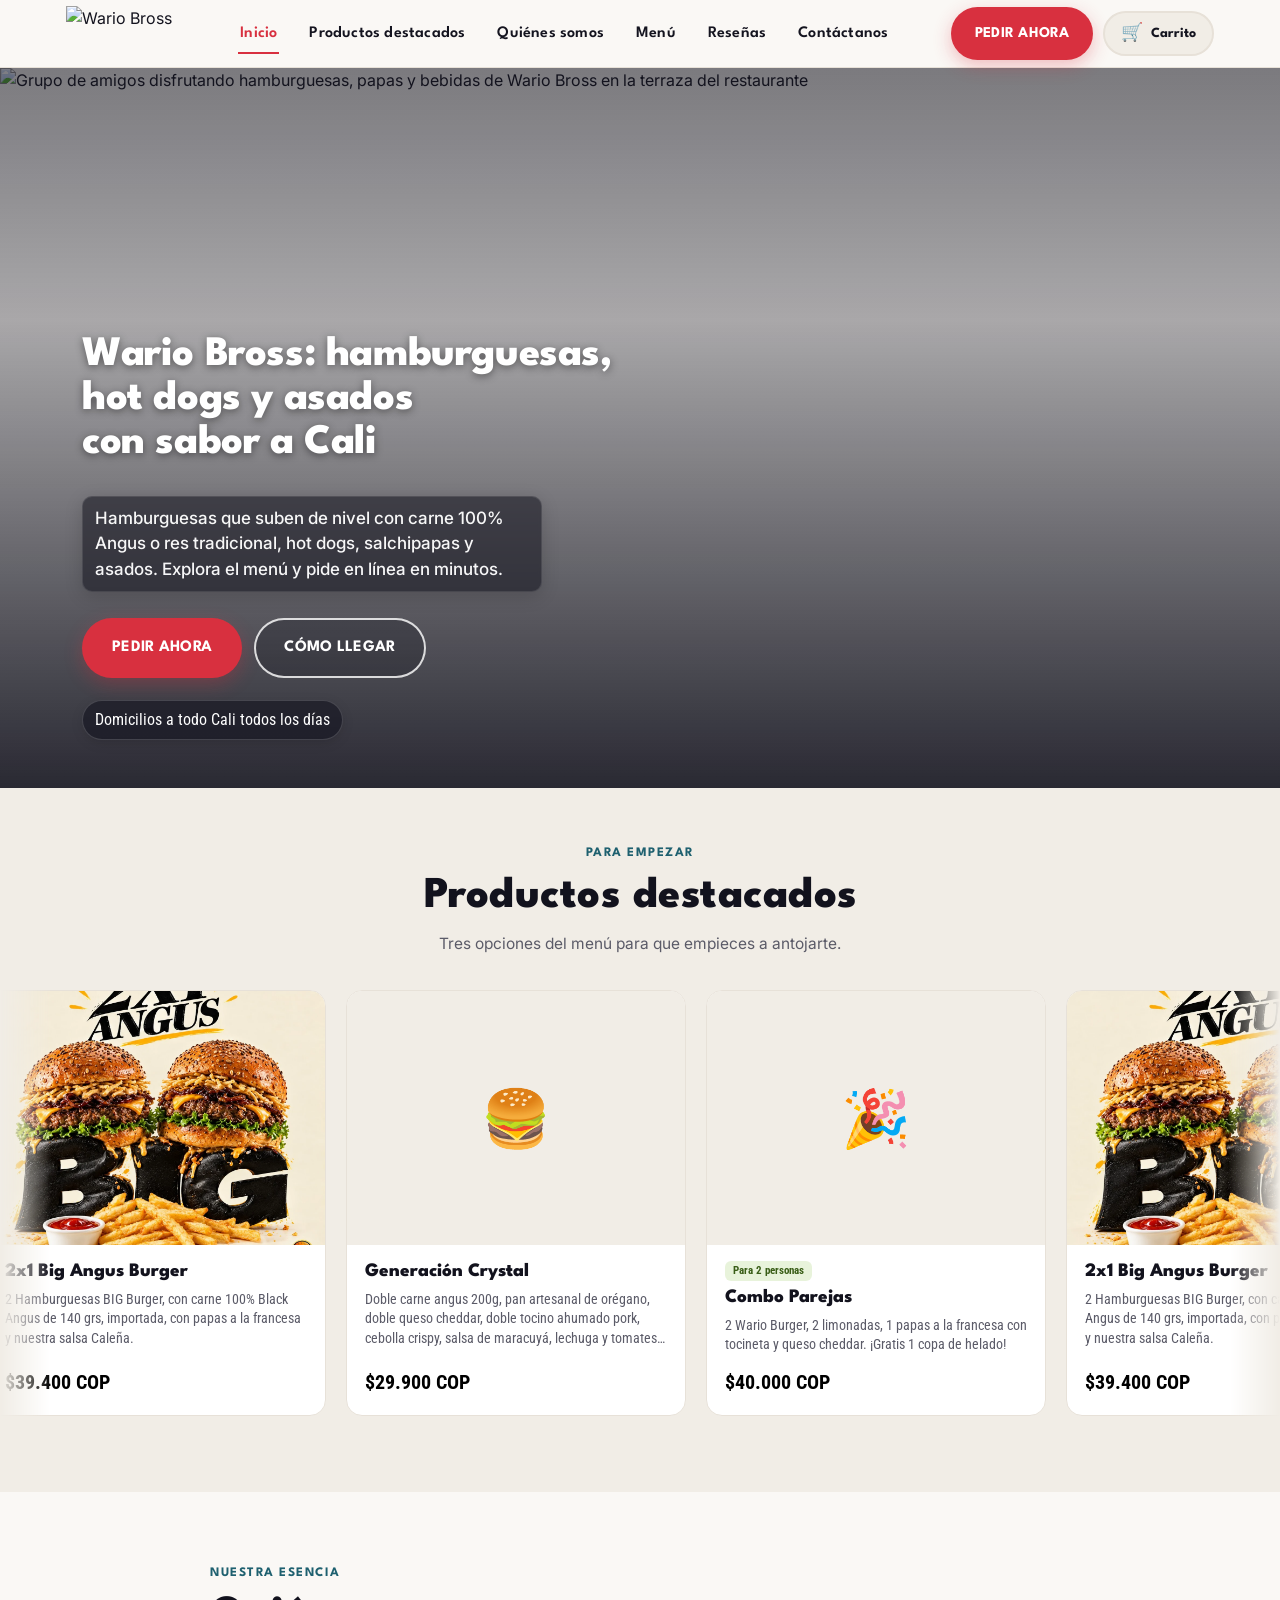
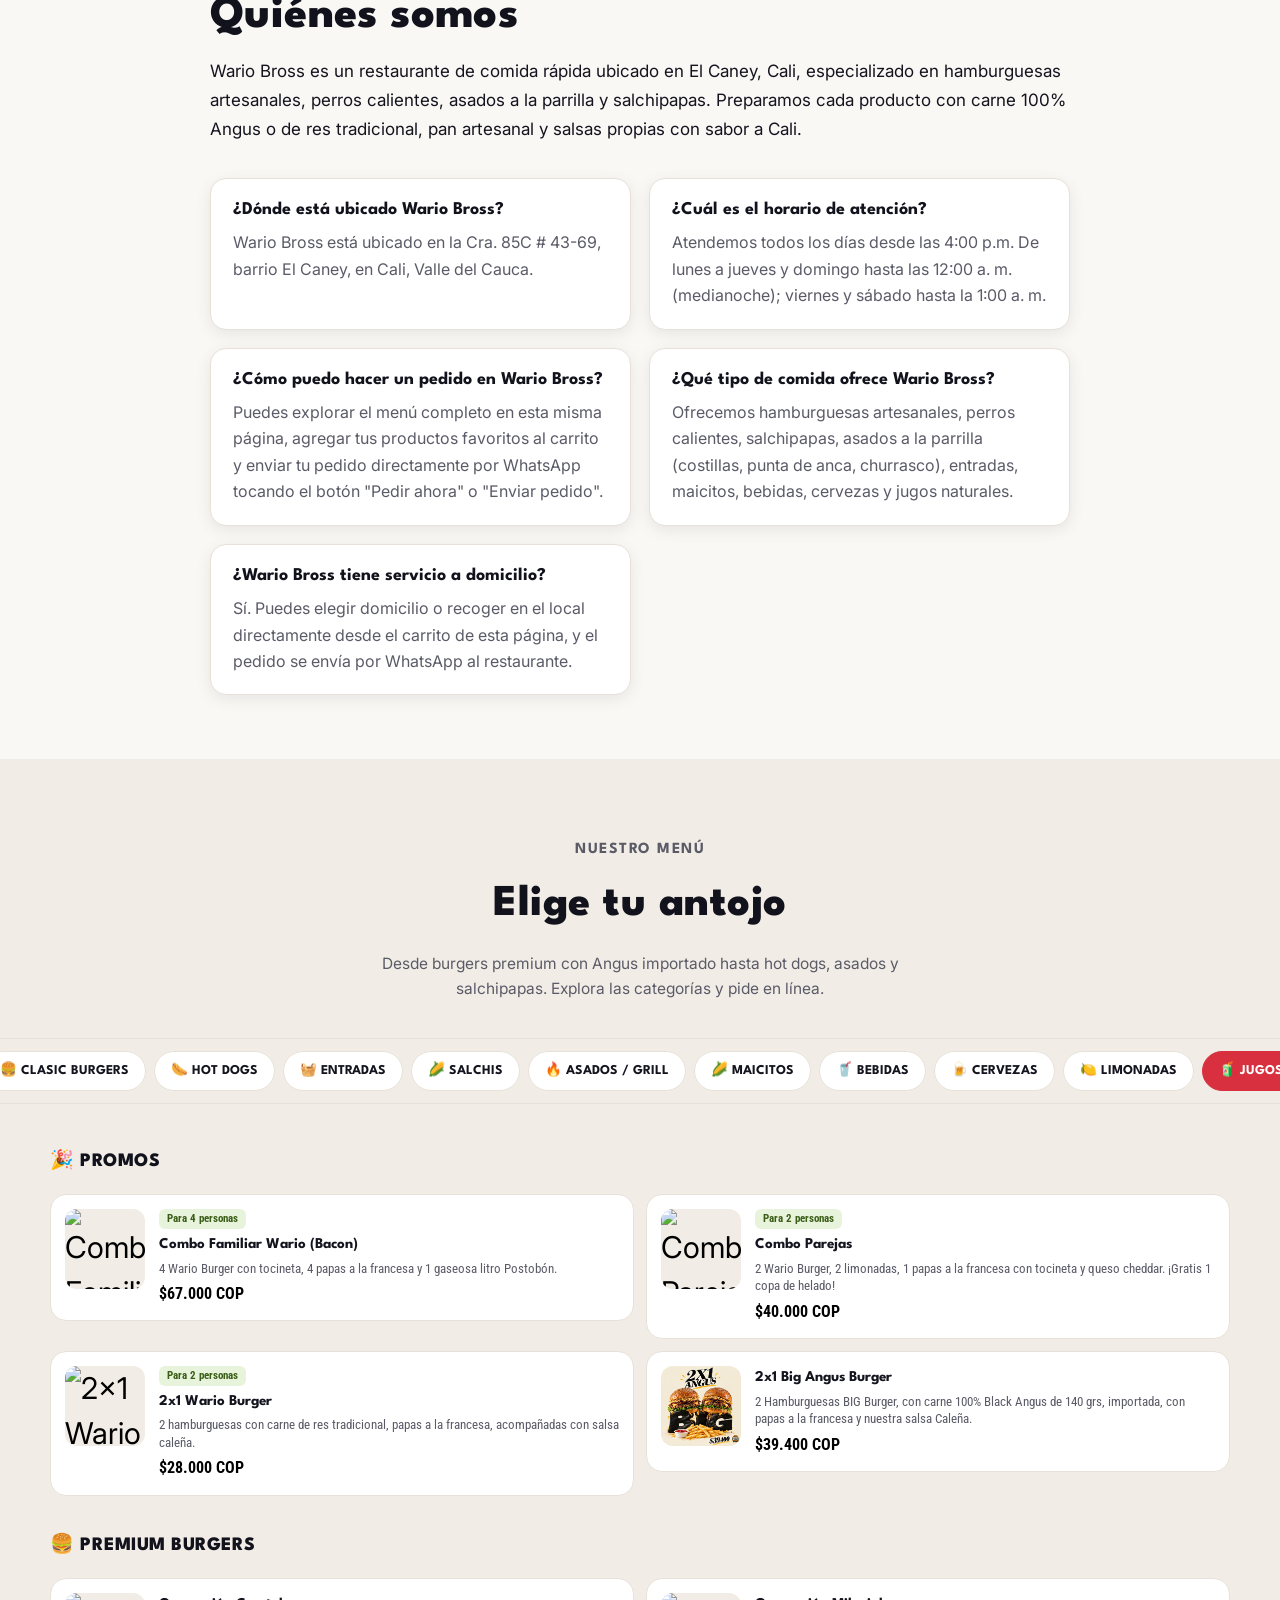
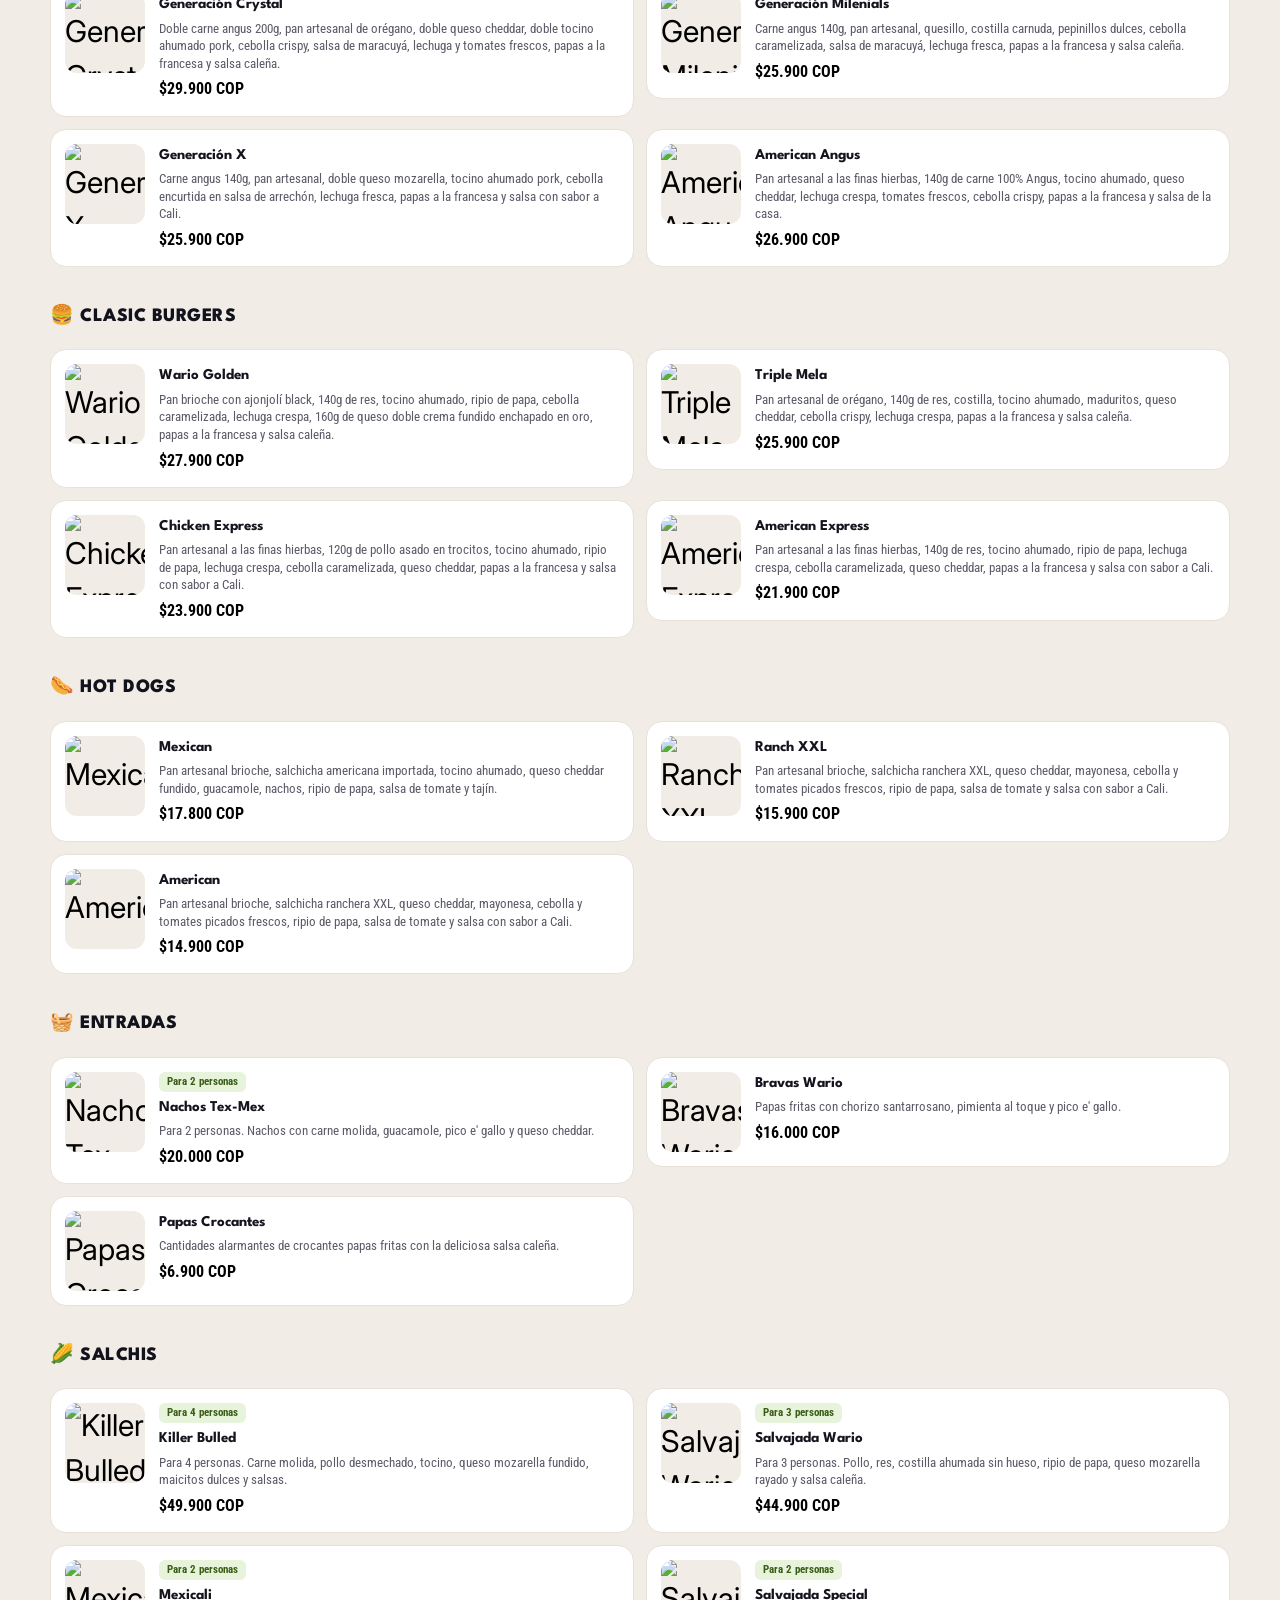
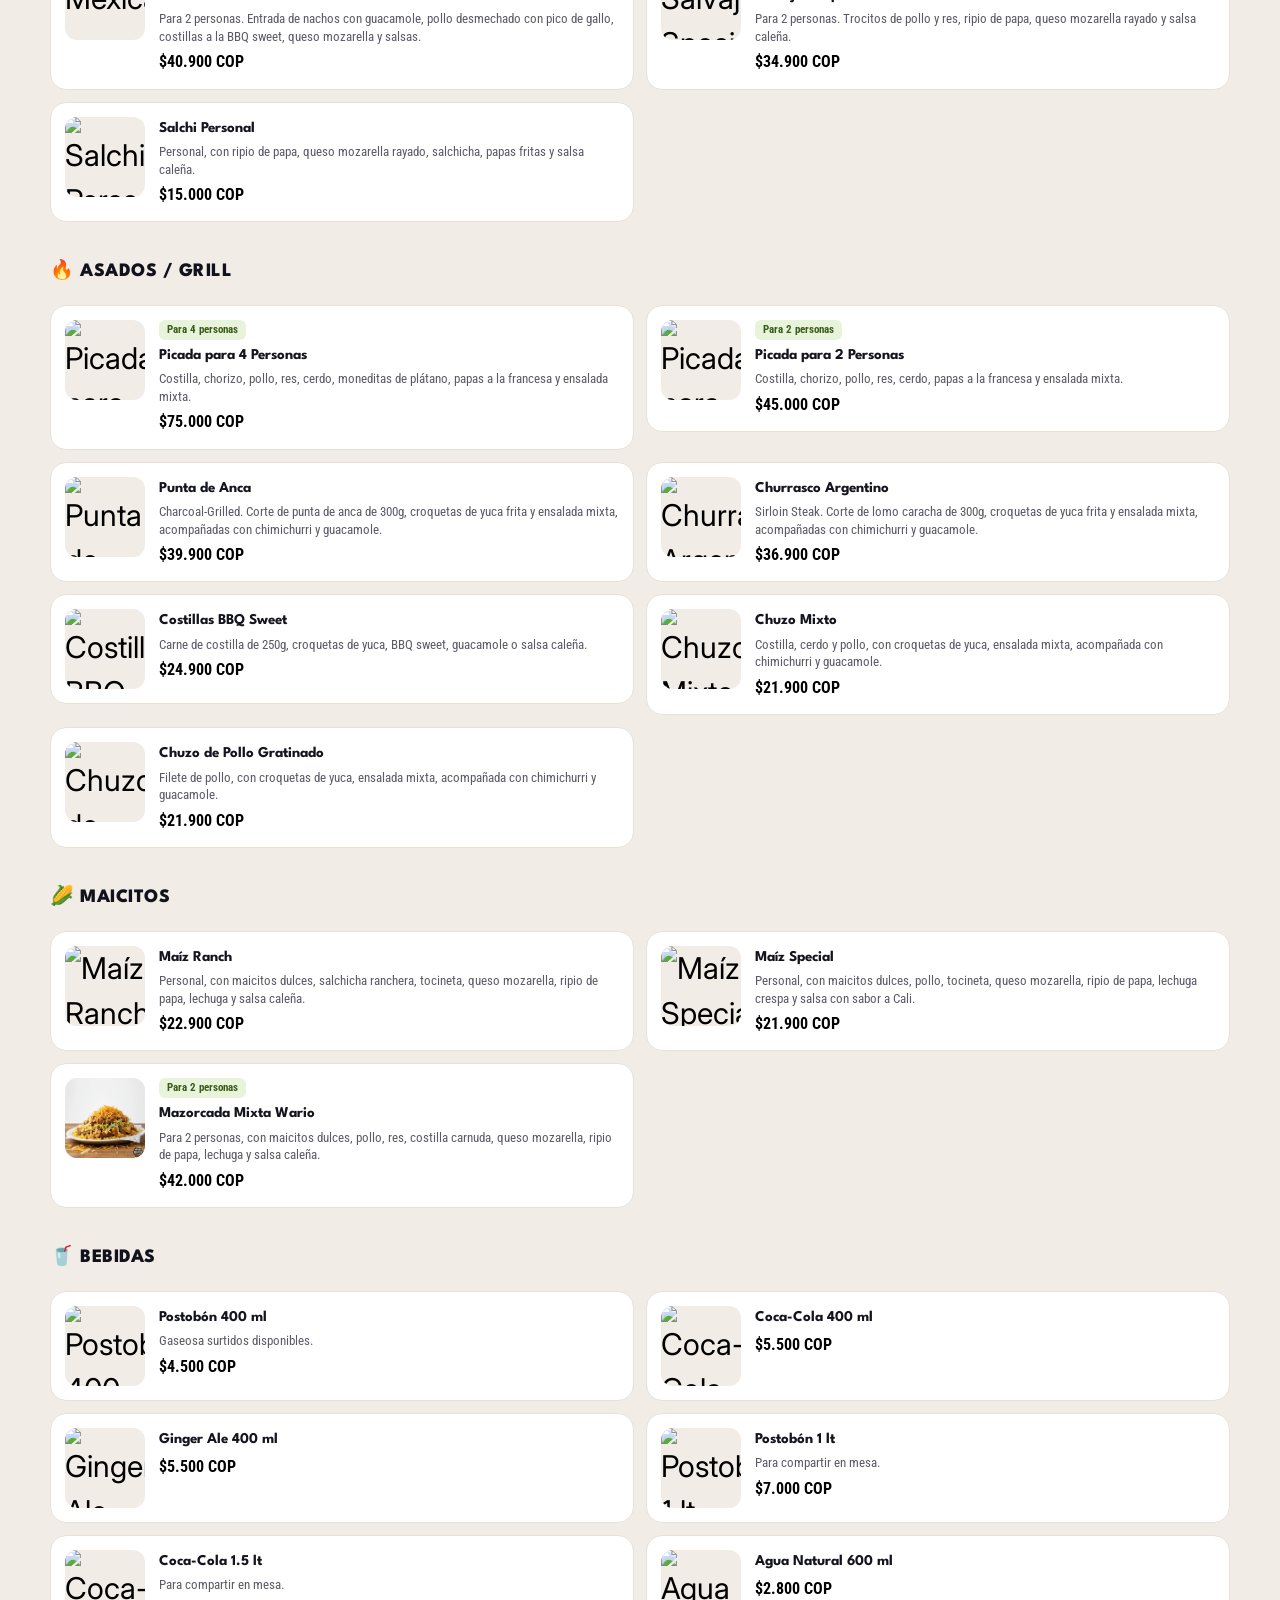
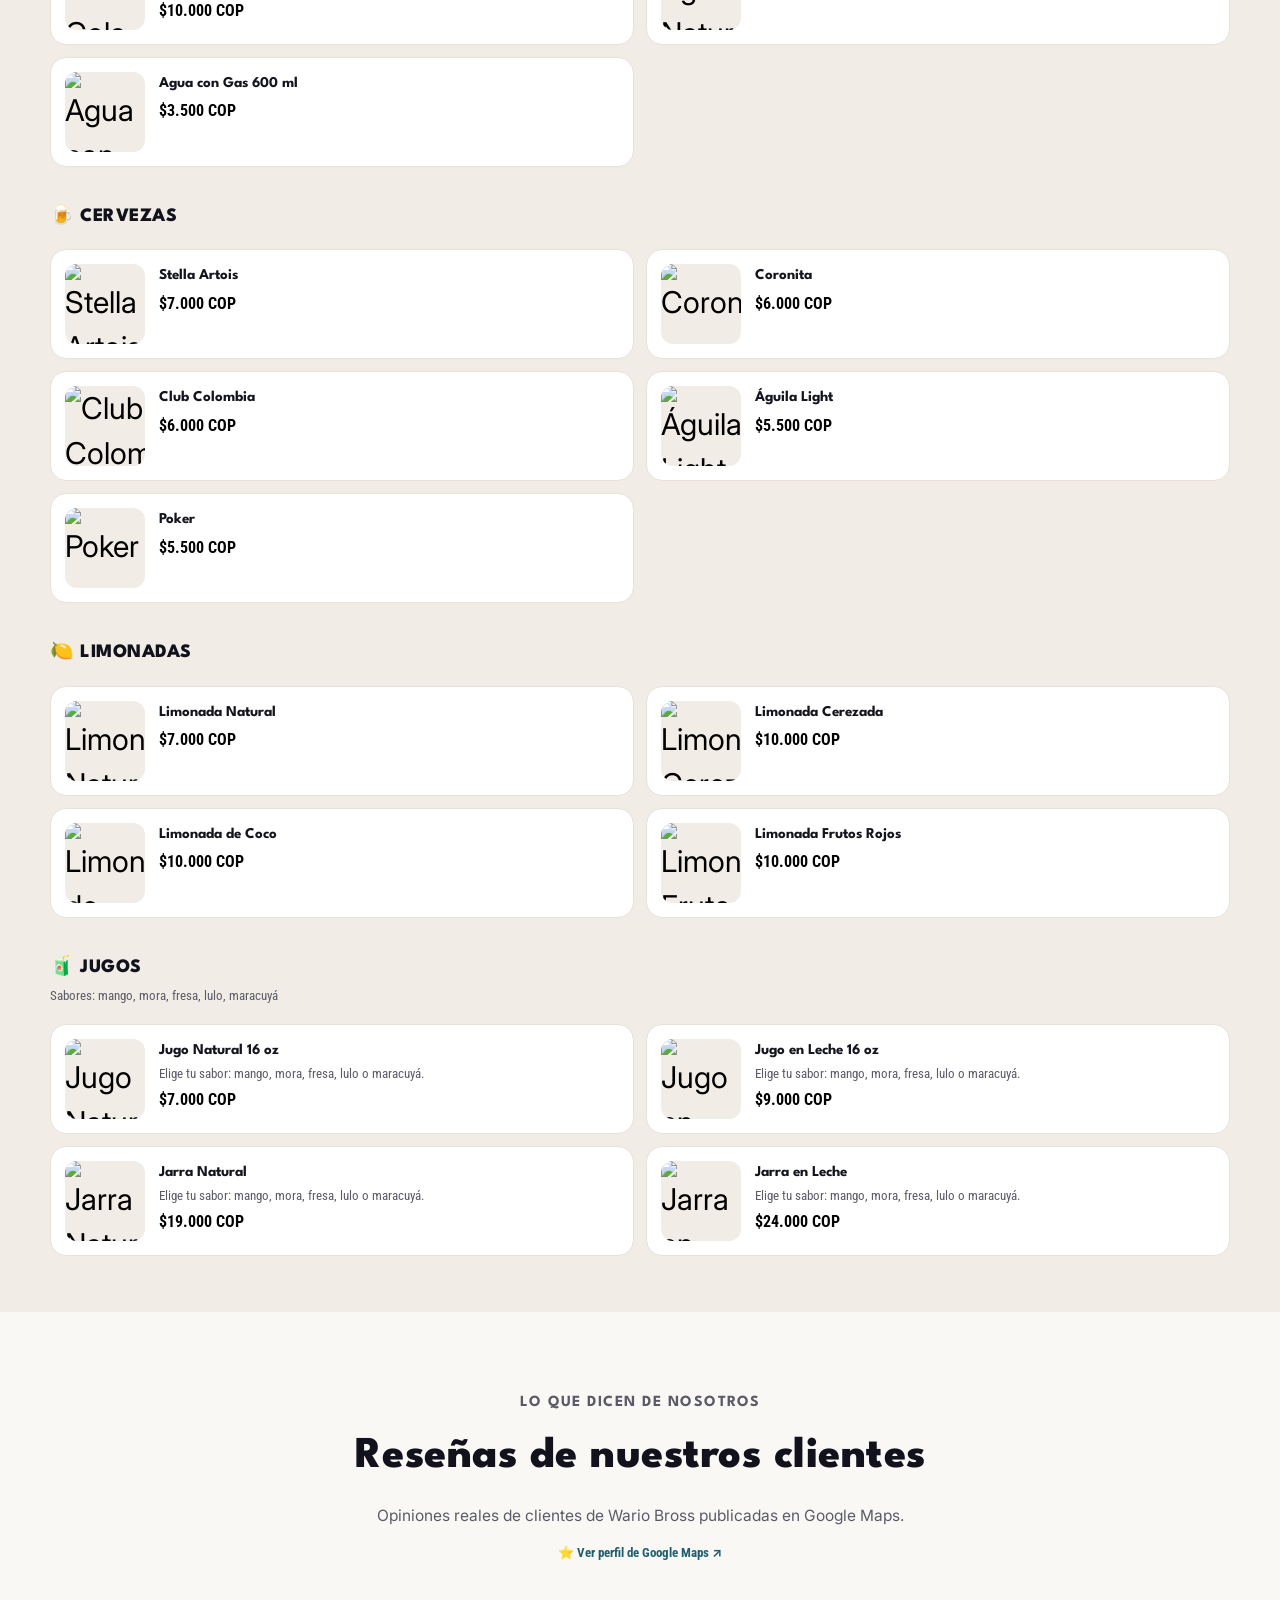
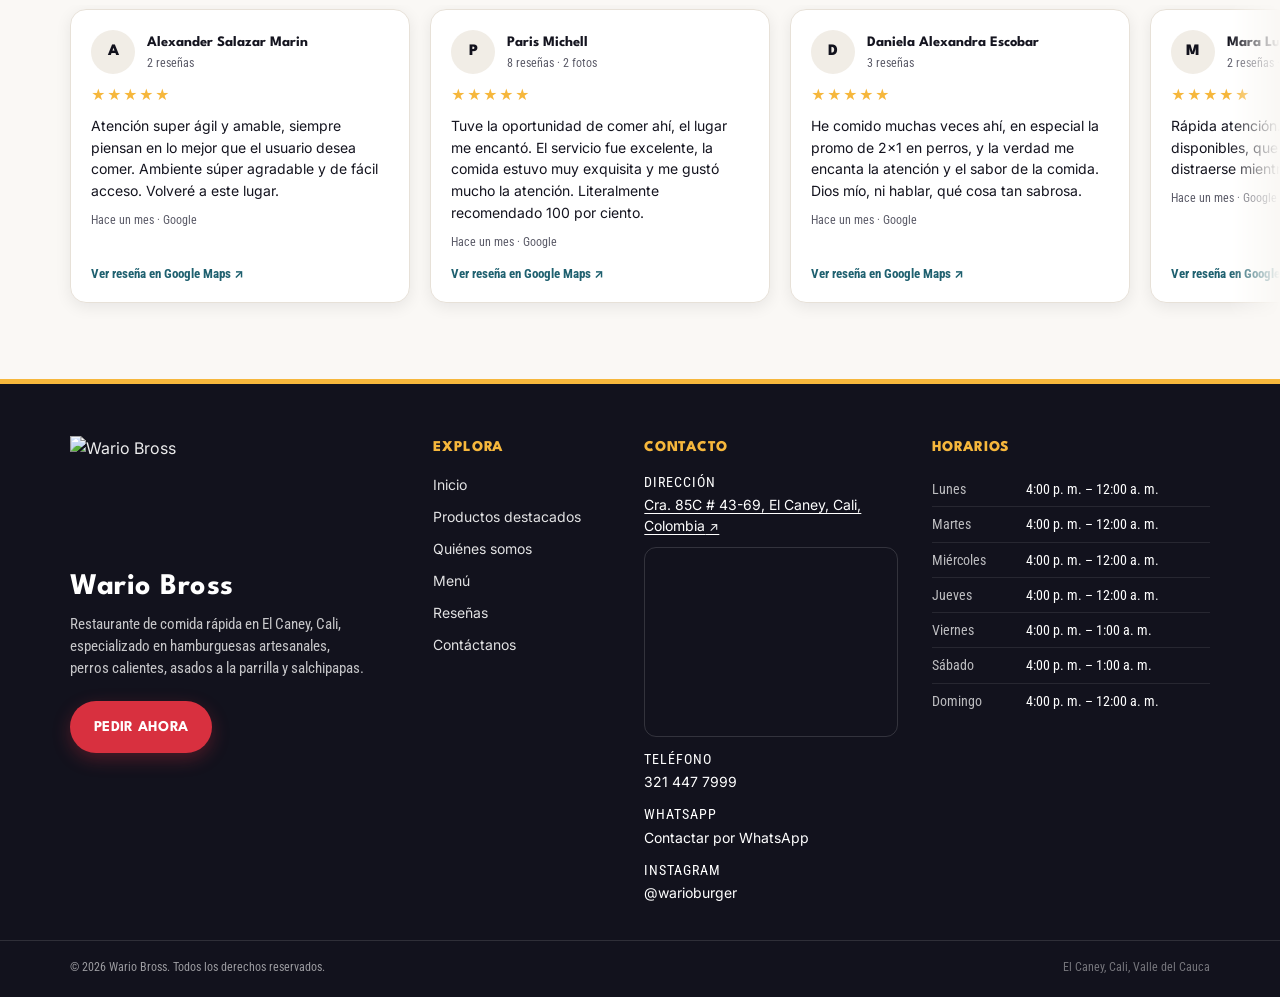
==== commit d6ef60b1: "Add files via upload" ====
--- a/index.html
+++ b/index.html
@@ -69,6 +69,7 @@
     "streetAddress": "Cra. 85C # 43-69, El Caney",
     "addressLocality": "Cali",
     "addressRegion": "Valle del Cauca",
+    "postalCode": "760033",
     "addressCountry": "CO"
   },
   "geo": {
@@ -2073,7 +2074,7 @@
         <a class="btn btn-maps btn-lg" href="https://maps.app.goo.gl/h5hn3VZ8JjnQwdgH6" target="_blank" rel="noopener noreferrer" data-maps-link>Cómo llegar</a>
       </div>
       <ul class="hero-trust">
-        <li>Domicilios a todo Cali todo los días</li>
+        <li>Domicilios a todo Cali todos los días</li>
       </ul>
     </div>
   </section>
@@ -2091,7 +2092,11 @@
       </div>
     </div>
     <div class="destacados-viewport" id="destacadosViewport" tabindex="-1">
-      <ul class="destacados-track" id="destacadosTrack"></ul>
+      <ul class="destacados-track" id="destacadosTrack"><!--PRERENDER:DESTACADOS:START-->
+<li><button type="button" class="destacado-card" aria-label="Ver detalles de Combo Parejas, $40.000 COP"><span class="destacado-media"><img src="img/products/combo-parejas.webp" alt="Combo Parejas" loading="lazy" width="400" height="300" draggable="false"></span><span class="destacado-info"><span class="producto-badge">Para 2 personas</span><span class="destacado-nombre">Combo Parejas</span><span class="destacado-desc">2 Wario Burger, 2 limonadas, 1 papas a la francesa con tocineta y queso cheddar. ¡Gratis 1 copa de helado!</span><span class="destacado-precio">$40.000 COP</span></span></button></li>
+<li><button type="button" class="destacado-card" aria-label="Ver detalles de 2x1 Big Angus Burger, $39.400 COP"><span class="destacado-media"><img src="img/products/2x1-big-angus-burger.webp" alt="2x1 Big Angus Burger" loading="lazy" width="400" height="300" draggable="false"></span><span class="destacado-info"><span class="destacado-nombre">2x1 Big Angus Burger</span><span class="destacado-desc">2 Hamburguesas BIG Burger, con carne 100% Black Angus de 140 grs, importada, con papas a la francesa y nuestra salsa Caleña.</span><span class="destacado-precio">$39.400 COP</span></span></button></li>
+<li><button type="button" class="destacado-card" aria-label="Ver detalles de Generación Crystal, $29.900 COP"><span class="destacado-media"><img src="img/products/generacion-crystal.webp" alt="Generación Crystal" loading="lazy" width="400" height="300" draggable="false"></span><span class="destacado-info"><span class="destacado-nombre">Generación Crystal</span><span class="destacado-desc">Doble carne angus 200g, pan artesanal de orégano, doble queso cheddar, doble tocino ahumado pork, cebolla crispy, salsa de maracuyá, lechuga y tomates frescos, papas a la francesa y salsa caleña.</span><span class="destacado-precio">$29.900 COP</span></span></button></li>
+<!--PRERENDER:DESTACADOS:END--></ul>
     </div>
   </section>
 
@@ -2115,7 +2120,7 @@
 
           <article>
             <h3>¿Cuál es el horario de atención?</h3>
-            <p>Atendemos todos los días desde las 4:00 p.m. De lunes a jueves y domingo hasta las 12:00 m.; viernes y sábado hasta la 1:00 a.m.</p>
+            <p>Atendemos todos los días desde las 4:00 p.m. De lunes a jueves y domingo hasta las 12:00 a. m. (medianoche); viernes y sábado hasta la 1:00 a. m.</p>
           </article>
 
           <article>
@@ -2153,10 +2158,90 @@
     </div>
 
     <nav class="menu-categorias-nav" aria-label="Categorías del menú">
-      <div class="menu-categorias-scroll" id="menuCategoriasScroll"></div>
+      <div class="menu-categorias-scroll" id="menuCategoriasScroll"><!--PRERENDER:CHIPS:START-->
+<a href="#cat-0" class="categoria-chip" data-cat-link>🎉 PROMOS</a><a href="#cat-1" class="categoria-chip" data-cat-link>🍔 PREMIUM BURGERS</a><a href="#cat-2" class="categoria-chip" data-cat-link>🍔 CLASIC BURGERS</a><a href="#cat-3" class="categoria-chip" data-cat-link>🌭 HOT DOGS</a><a href="#cat-4" class="categoria-chip" data-cat-link>🧺 ENTRADAS</a><a href="#cat-5" class="categoria-chip" data-cat-link>🌽 SALCHIS</a><a href="#cat-6" class="categoria-chip" data-cat-link>🔥 ASADOS / GRILL</a><a href="#cat-7" class="categoria-chip" data-cat-link>🌽 MAICITOS</a><a href="#cat-8" class="categoria-chip" data-cat-link>🥤 BEBIDAS</a><a href="#cat-9" class="categoria-chip" data-cat-link>🍺 CERVEZAS</a><a href="#cat-10" class="categoria-chip" data-cat-link>🍋 LIMONADAS</a><a href="#cat-11" class="categoria-chip" data-cat-link>🧃 JUGOS</a>
+<!--PRERENDER:CHIPS:END--></div>
     </nav>
 
-    <div class="contenedor menu-categorias" id="menuCategorias"></div>
+    <div class="contenedor menu-categorias" id="menuCategorias"><!--PRERENDER:MENU:START-->
+<div class="menu-categoria" id="cat-0"><div class="menu-categoria-header"><h3>🎉 PROMOS</h3></div><ul class="menu-productos">
+<li><button type="button" class="producto-card" aria-label="Ver detalles de Combo Familiar Wario (Bacon), $67.000 COP" data-producto-id="p-0-0"><span class="producto-img"><img src="img/products/combo-familiar-wario-bacon.webp" alt="Combo Familiar Wario (Bacon)" loading="lazy" width="80" height="80"></span><span class="producto-info"><span class="producto-badge">Para 4 personas</span><span class="producto-nombre">Combo Familiar Wario (Bacon)</span><span class="producto-desc">4 Wario Burger con tocineta, 4 papas a la francesa y 1 gaseosa litro Postobón.</span><span class="producto-precio">$67.000 COP</span></span></button></li>
+<li><button type="button" class="producto-card" aria-label="Ver detalles de Combo Parejas, $40.000 COP" data-producto-id="p-0-1"><span class="producto-img"><img src="img/products/combo-parejas.webp" alt="Combo Parejas" loading="lazy" width="80" height="80"></span><span class="producto-info"><span class="producto-badge">Para 2 personas</span><span class="producto-nombre">Combo Parejas</span><span class="producto-desc">2 Wario Burger, 2 limonadas, 1 papas a la francesa con tocineta y queso cheddar. ¡Gratis 1 copa de helado!</span><span class="producto-precio">$40.000 COP</span></span></button></li>
+<li><button type="button" class="producto-card" aria-label="Ver detalles de 2x1 Wario Burger, $28.000 COP" data-producto-id="p-0-2"><span class="producto-img"><img src="img/products/2x1-wario-burger.webp" alt="2x1 Wario Burger" loading="lazy" width="80" height="80"></span><span class="producto-info"><span class="producto-badge">Para 2 personas</span><span class="producto-nombre">2x1 Wario Burger</span><span class="producto-desc">2 hamburguesas con carne de res tradicional, papas a la francesa, acompañadas con salsa caleña.</span><span class="producto-precio">$28.000 COP</span></span></button></li>
+<li><button type="button" class="producto-card" aria-label="Ver detalles de 2x1 Big Angus Burger, $39.400 COP" data-producto-id="p-0-3"><span class="producto-img"><img src="img/products/2x1-big-angus-burger.webp" alt="2x1 Big Angus Burger" loading="lazy" width="80" height="80"></span><span class="producto-info"><span class="producto-nombre">2x1 Big Angus Burger</span><span class="producto-desc">2 Hamburguesas BIG Burger, con carne 100% Black Angus de 140 grs, importada, con papas a la francesa y nuestra salsa Caleña.</span><span class="producto-precio">$39.400 COP</span></span></button></li>
+</ul></div>
+<div class="menu-categoria" id="cat-1"><div class="menu-categoria-header"><h3>🍔 PREMIUM BURGERS</h3></div><ul class="menu-productos">
+<li><button type="button" class="producto-card" aria-label="Ver detalles de Generación Crystal, $29.900 COP" data-producto-id="p-1-0"><span class="producto-img"><img src="img/products/generacion-crystal.webp" alt="Generación Crystal" loading="lazy" width="80" height="80"></span><span class="producto-info"><span class="producto-nombre">Generación Crystal</span><span class="producto-desc">Doble carne angus 200g, pan artesanal de orégano, doble queso cheddar, doble tocino ahumado pork, cebolla crispy, salsa de maracuyá, lechuga y tomates frescos, papas a la francesa y salsa caleña.</span><span class="producto-precio">$29.900 COP</span></span></button></li>
+<li><button type="button" class="producto-card" aria-label="Ver detalles de Generación Milenials, $25.900 COP" data-producto-id="p-1-1"><span class="producto-img"><img src="img/products/generacion-milenials.webp" alt="Generación Milenials" loading="lazy" width="80" height="80"></span><span class="producto-info"><span class="producto-nombre">Generación Milenials</span><span class="producto-desc">Carne angus 140g, pan artesanal, quesillo, costilla carnuda, pepinillos dulces, cebolla caramelizada, salsa de maracuyá, lechuga fresca, papas a la francesa y salsa caleña.</span><span class="producto-precio">$25.900 COP</span></span></button></li>
+<li><button type="button" class="producto-card" aria-label="Ver detalles de Generación X, $25.900 COP" data-producto-id="p-1-2"><span class="producto-img"><img src="img/products/generacion-x.webp" alt="Generación X" loading="lazy" width="80" height="80"></span><span class="producto-info"><span class="producto-nombre">Generación X</span><span class="producto-desc">Carne angus 140g, pan artesanal, doble queso mozarella, tocino ahumado pork, cebolla encurtida en salsa de arrechón, lechuga fresca, papas a la francesa y salsa con sabor a Cali.</span><span class="producto-precio">$25.900 COP</span></span></button></li>
+<li><button type="button" class="producto-card" aria-label="Ver detalles de American Angus, $26.900 COP" data-producto-id="p-1-3"><span class="producto-img"><img src="img/products/american-angus.webp" alt="American Angus" loading="lazy" width="80" height="80"></span><span class="producto-info"><span class="producto-nombre">American Angus</span><span class="producto-desc">Pan artesanal a las finas hierbas, 140g de carne 100% Angus, tocino ahumado, queso cheddar, lechuga crespa, tomates frescos, cebolla crispy, papas a la francesa y salsa de la casa.</span><span class="producto-precio">$26.900 COP</span></span></button></li>
+</ul></div>
+<div class="menu-categoria" id="cat-2"><div class="menu-categoria-header"><h3>🍔 CLASIC BURGERS</h3></div><ul class="menu-productos">
+<li><button type="button" class="producto-card" aria-label="Ver detalles de Wario Golden, $27.900 COP" data-producto-id="p-2-0"><span class="producto-img"><img src="img/products/wario-golden.webp" alt="Wario Golden" loading="lazy" width="80" height="80"></span><span class="producto-info"><span class="producto-nombre">Wario Golden</span><span class="producto-desc">Pan brioche con ajonjolí black, 140g de res, tocino ahumado, ripio de papa, cebolla caramelizada, lechuga crespa, 160g de queso doble crema fundido enchapado en oro, papas a la francesa y salsa caleña.</span><span class="producto-precio">$27.900 COP</span></span></button></li>
+<li><button type="button" class="producto-card" aria-label="Ver detalles de Triple Mela, $25.900 COP" data-producto-id="p-2-1"><span class="producto-img"><img src="img/products/triple-mela.webp" alt="Triple Mela" loading="lazy" width="80" height="80"></span><span class="producto-info"><span class="producto-nombre">Triple Mela</span><span class="producto-desc">Pan artesanal de orégano, 140g de res, costilla, tocino ahumado, maduritos, queso cheddar, cebolla crispy, lechuga crespa, papas a la francesa y salsa caleña.</span><span class="producto-precio">$25.900 COP</span></span></button></li>
+<li><button type="button" class="producto-card" aria-label="Ver detalles de Chicken Express, $23.900 COP" data-producto-id="p-2-2"><span class="producto-img"><img src="img/products/chicken-express.webp" alt="Chicken Express" loading="lazy" width="80" height="80"></span><span class="producto-info"><span class="producto-nombre">Chicken Express</span><span class="producto-desc">Pan artesanal a las finas hierbas, 120g de pollo asado en trocitos, tocino ahumado, ripio de papa, lechuga crespa, cebolla caramelizada, queso cheddar, papas a la francesa y salsa con sabor a Cali.</span><span class="producto-precio">$23.900 COP</span></span></button></li>
+<li><button type="button" class="producto-card" aria-label="Ver detalles de American Express, $21.900 COP" data-producto-id="p-2-3"><span class="producto-img"><img src="img/products/american-express.webp" alt="American Express" loading="lazy" width="80" height="80"></span><span class="producto-info"><span class="producto-nombre">American Express</span><span class="producto-desc">Pan artesanal a las finas hierbas, 140g de res, tocino ahumado, ripio de papa, lechuga crespa, cebolla caramelizada, queso cheddar, papas a la francesa y salsa con sabor a Cali.</span><span class="producto-precio">$21.900 COP</span></span></button></li>
+</ul></div>
+<div class="menu-categoria" id="cat-3"><div class="menu-categoria-header"><h3>🌭 HOT DOGS</h3></div><ul class="menu-productos">
+<li><button type="button" class="producto-card" aria-label="Ver detalles de Mexican, $17.800 COP" data-producto-id="p-3-0"><span class="producto-img"><img src="img/products/mexican-hotdog.webp" alt="Mexican" loading="lazy" width="80" height="80"></span><span class="producto-info"><span class="producto-nombre">Mexican</span><span class="producto-desc">Pan artesanal brioche, salchicha americana importada, tocino ahumado, queso cheddar fundido, guacamole, nachos, ripio de papa, salsa de tomate y tajín.</span><span class="producto-precio">$17.800 COP</span></span></button></li>
+<li><button type="button" class="producto-card" aria-label="Ver detalles de Ranch XXL, $15.900 COP" data-producto-id="p-3-1"><span class="producto-img"><img src="img/products/ranch-xxl.webp" alt="Ranch XXL" loading="lazy" width="80" height="80"></span><span class="producto-info"><span class="producto-nombre">Ranch XXL</span><span class="producto-desc">Pan artesanal brioche, salchicha ranchera XXL, queso cheddar, mayonesa, cebolla y tomates picados frescos, ripio de papa, salsa de tomate y salsa con sabor a Cali.</span><span class="producto-precio">$15.900 COP</span></span></button></li>
+<li><button type="button" class="producto-card" aria-label="Ver detalles de American, $14.900 COP" data-producto-id="p-3-2"><span class="producto-img"><img src="img/products/american-hotdog.webp" alt="American" loading="lazy" width="80" height="80"></span><span class="producto-info"><span class="producto-nombre">American</span><span class="producto-desc">Pan artesanal brioche, salchicha ranchera XXL, queso cheddar, mayonesa, cebolla y tomates picados frescos, ripio de papa, salsa de tomate y salsa con sabor a Cali.</span><span class="producto-precio">$14.900 COP</span></span></button></li>
+</ul></div>
+<div class="menu-categoria" id="cat-4"><div class="menu-categoria-header"><h3>🧺 ENTRADAS</h3></div><ul class="menu-productos">
+<li><button type="button" class="producto-card" aria-label="Ver detalles de Nachos Tex-Mex, $20.000 COP" data-producto-id="p-4-0"><span class="producto-img"><img src="img/products/nachos-tex-mex.webp" alt="Nachos Tex-Mex" loading="lazy" width="80" height="80"></span><span class="producto-info"><span class="producto-badge">Para 2 personas</span><span class="producto-nombre">Nachos Tex-Mex</span><span class="producto-desc">Para 2 personas. Nachos con carne molida, guacamole, pico e' gallo y queso cheddar.</span><span class="producto-precio">$20.000 COP</span></span></button></li>
+<li><button type="button" class="producto-card" aria-label="Ver detalles de Bravas Wario, $16.000 COP" data-producto-id="p-4-1"><span class="producto-img"><img src="img/products/bravas-wario.webp" alt="Bravas Wario" loading="lazy" width="80" height="80"></span><span class="producto-info"><span class="producto-nombre">Bravas Wario</span><span class="producto-desc">Papas fritas con chorizo santarrosano, pimienta al toque y pico e' gallo.</span><span class="producto-precio">$16.000 COP</span></span></button></li>
+<li><button type="button" class="producto-card" aria-label="Ver detalles de Papas Crocantes, $6.900 COP" data-producto-id="p-4-2"><span class="producto-img"><img src="img/products/papas-crocantes.webp" alt="Papas Crocantes" loading="lazy" width="80" height="80"></span><span class="producto-info"><span class="producto-nombre">Papas Crocantes</span><span class="producto-desc">Cantidades alarmantes de crocantes papas fritas con la deliciosa salsa caleña.</span><span class="producto-precio">$6.900 COP</span></span></button></li>
+</ul></div>
+<div class="menu-categoria" id="cat-5"><div class="menu-categoria-header"><h3>🌽 SALCHIS</h3></div><ul class="menu-productos">
+<li><button type="button" class="producto-card" aria-label="Ver detalles de Killer Bulled, $49.900 COP" data-producto-id="p-5-0"><span class="producto-img"><img src="img/products/killer-bulled.webp" alt="Killer Bulled" loading="lazy" width="80" height="80"></span><span class="producto-info"><span class="producto-badge">Para 4 personas</span><span class="producto-nombre">Killer Bulled</span><span class="producto-desc">Para 4 personas. Carne molida, pollo desmechado, tocino, queso mozarella fundido, maicitos dulces y salsas.</span><span class="producto-precio">$49.900 COP</span></span></button></li>
+<li><button type="button" class="producto-card" aria-label="Ver detalles de Salvajada Wario, $44.900 COP" data-producto-id="p-5-1"><span class="producto-img"><img src="img/products/salvajada-wario.webp" alt="Salvajada Wario" loading="lazy" width="80" height="80"></span><span class="producto-info"><span class="producto-badge">Para 3 personas</span><span class="producto-nombre">Salvajada Wario</span><span class="producto-desc">Para 3 personas. Pollo, res, costilla ahumada sin hueso, ripio de papa, queso mozarella rayado y salsa caleña.</span><span class="producto-precio">$44.900 COP</span></span></button></li>
+<li><button type="button" class="producto-card" aria-label="Ver detalles de Mexicali, $40.900 COP" data-producto-id="p-5-2"><span class="producto-img"><img src="img/products/mexicali.webp" alt="Mexicali" loading="lazy" width="80" height="80"></span><span class="producto-info"><span class="producto-badge">Para 2 personas</span><span class="producto-nombre">Mexicali</span><span class="producto-desc">Para 2 personas. Entrada de nachos con guacamole, pollo desmechado con pico de gallo, costillas a la BBQ sweet, queso mozarella y salsas.</span><span class="producto-precio">$40.900 COP</span></span></button></li>
+<li><button type="button" class="producto-card" aria-label="Ver detalles de Salvajada Special, $34.900 COP" data-producto-id="p-5-3"><span class="producto-img"><img src="img/products/salvajada-especial.webp" alt="Salvajada Special" loading="lazy" width="80" height="80"></span><span class="producto-info"><span class="producto-badge">Para 2 personas</span><span class="producto-nombre">Salvajada Special</span><span class="producto-desc">Para 2 personas. Trocitos de pollo y res, ripio de papa, queso mozarella rayado y salsa caleña.</span><span class="producto-precio">$34.900 COP</span></span></button></li>
+<li><button type="button" class="producto-card" aria-label="Ver detalles de Salchi Personal, $15.000 COP" data-producto-id="p-5-4"><span class="producto-img"><img src="img/products/salchi-personal.webp" alt="Salchi Personal" loading="lazy" width="80" height="80"></span><span class="producto-info"><span class="producto-nombre">Salchi Personal</span><span class="producto-desc">Personal, con ripio de papa, queso mozarella rayado, salchicha, papas fritas y salsa caleña.</span><span class="producto-precio">$15.000 COP</span></span></button></li>
+</ul></div>
+<div class="menu-categoria" id="cat-6"><div class="menu-categoria-header"><h3>🔥 ASADOS / GRILL</h3></div><ul class="menu-productos">
+<li><button type="button" class="producto-card" aria-label="Ver detalles de Picada para 4 Personas, $75.000 COP" data-producto-id="p-6-0"><span class="producto-img"><img src="img/products/picada-para-4-personas.webp" alt="Picada para 4 Personas" loading="lazy" width="80" height="80"></span><span class="producto-info"><span class="producto-badge">Para 4 personas</span><span class="producto-nombre">Picada para 4 Personas</span><span class="producto-desc">Costilla, chorizo, pollo, res, cerdo, moneditas de plátano, papas a la francesa y ensalada mixta.</span><span class="producto-precio">$75.000 COP</span></span></button></li>
+<li><button type="button" class="producto-card" aria-label="Ver detalles de Picada para 2 Personas, $45.000 COP" data-producto-id="p-6-1"><span class="producto-img"><img src="img/products/picada-para-2-personas.webp" alt="Picada para 2 Personas" loading="lazy" width="80" height="80"></span><span class="producto-info"><span class="producto-badge">Para 2 personas</span><span class="producto-nombre">Picada para 2 Personas</span><span class="producto-desc">Costilla, chorizo, pollo, res, cerdo, papas a la francesa y ensalada mixta.</span><span class="producto-precio">$45.000 COP</span></span></button></li>
+<li><button type="button" class="producto-card" aria-label="Ver detalles de Punta de Anca, $39.900 COP" data-producto-id="p-6-2"><span class="producto-img"><img src="img/products/punta-de-anca.webp" alt="Punta de Anca" loading="lazy" width="80" height="80"></span><span class="producto-info"><span class="producto-nombre">Punta de Anca</span><span class="producto-desc">Charcoal-Grilled. Corte de punta de anca de 300g, croquetas de yuca frita y ensalada mixta, acompañadas con chimichurri y guacamole.</span><span class="producto-precio">$39.900 COP</span></span></button></li>
+<li><button type="button" class="producto-card" aria-label="Ver detalles de Churrasco Argentino, $36.900 COP" data-producto-id="p-6-3"><span class="producto-img"><img src="img/products/churrasco-argentino.webp" alt="Churrasco Argentino" loading="lazy" width="80" height="80"></span><span class="producto-info"><span class="producto-nombre">Churrasco Argentino</span><span class="producto-desc">Sirloin Steak. Corte de lomo caracha de 300g, croquetas de yuca frita y ensalada mixta, acompañadas con chimichurri y guacamole.</span><span class="producto-precio">$36.900 COP</span></span></button></li>
+<li><button type="button" class="producto-card" aria-label="Ver detalles de Costillas BBQ Sweet, $24.900 COP" data-producto-id="p-6-4"><span class="producto-img"><img src="img/products/costillas-bbq-sweet.webp" alt="Costillas BBQ Sweet" loading="lazy" width="80" height="80"></span><span class="producto-info"><span class="producto-nombre">Costillas BBQ Sweet</span><span class="producto-desc">Carne de costilla de 250g, croquetas de yuca, BBQ sweet, guacamole o salsa caleña.</span><span class="producto-precio">$24.900 COP</span></span></button></li>
+<li><button type="button" class="producto-card" aria-label="Ver detalles de Chuzo Mixto, $21.900 COP" data-producto-id="p-6-5"><span class="producto-img"><img src="img/products/chuzo-mixto.webp" alt="Chuzo Mixto" loading="lazy" width="80" height="80"></span><span class="producto-info"><span class="producto-nombre">Chuzo Mixto</span><span class="producto-desc">Costilla, cerdo y pollo, con croquetas de yuca, ensalada mixta, acompañada con chimichurri y guacamole.</span><span class="producto-precio">$21.900 COP</span></span></button></li>
+<li><button type="button" class="producto-card" aria-label="Ver detalles de Chuzo de Pollo Gratinado, $21.900 COP" data-producto-id="p-6-6"><span class="producto-img"><img src="img/products/chuzo-de-pollo-gratinado.webp" alt="Chuzo de Pollo Gratinado" loading="lazy" width="80" height="80"></span><span class="producto-info"><span class="producto-nombre">Chuzo de Pollo Gratinado</span><span class="producto-desc">Filete de pollo, con croquetas de yuca, ensalada mixta, acompañada con chimichurri y guacamole.</span><span class="producto-precio">$21.900 COP</span></span></button></li>
+</ul></div>
+<div class="menu-categoria" id="cat-7"><div class="menu-categoria-header"><h3>🌽 MAICITOS</h3></div><ul class="menu-productos">
+<li><button type="button" class="producto-card" aria-label="Ver detalles de Maíz Ranch, $22.900 COP" data-producto-id="p-7-0"><span class="producto-img"><img src="img/products/maiz-ranch.webp" alt="Maíz Ranch" loading="lazy" width="80" height="80"></span><span class="producto-info"><span class="producto-nombre">Maíz Ranch</span><span class="producto-desc">Personal, con maicitos dulces, salchicha ranchera, tocineta, queso mozarella, ripio de papa, lechuga y salsa caleña.</span><span class="producto-precio">$22.900 COP</span></span></button></li>
+<li><button type="button" class="producto-card" aria-label="Ver detalles de Maíz Special, $21.900 COP" data-producto-id="p-7-1"><span class="producto-img"><img src="img/products/maiz-special.webp" alt="Maíz Special" loading="lazy" width="80" height="80"></span><span class="producto-info"><span class="producto-nombre">Maíz Special</span><span class="producto-desc">Personal, con maicitos dulces, pollo, tocineta, queso mozarella, ripio de papa, lechuga crespa y salsa con sabor a Cali.</span><span class="producto-precio">$21.900 COP</span></span></button></li>
+<li><button type="button" class="producto-card" aria-label="Ver detalles de Mazorcada Mixta Wario, $42.000 COP" data-producto-id="p-7-2"><span class="producto-img"><img src="img/products/maiz-wario.webp" alt="Mazorcada Mixta Wario" loading="lazy" width="80" height="80"></span><span class="producto-info"><span class="producto-badge">Para 2 personas</span><span class="producto-nombre">Mazorcada Mixta Wario</span><span class="producto-desc">Para 2 personas, con maicitos dulces, pollo, res, costilla carnuda, queso mozarella, ripio de papa, lechuga y salsa caleña.</span><span class="producto-precio">$42.000 COP</span></span></button></li>
+</ul></div>
+<div class="menu-categoria" id="cat-8"><div class="menu-categoria-header"><h3>🥤 BEBIDAS</h3></div><ul class="menu-productos">
+<li><button type="button" class="producto-card" aria-label="Ver detalles de Postobón 400 ml, $4.500 COP" data-producto-id="p-8-0"><span class="producto-img"><img src="img/products/postobon-400-ml.webp" alt="Postobón 400 ml" loading="lazy" width="80" height="80"></span><span class="producto-info"><span class="producto-nombre">Postobón 400 ml</span><span class="producto-desc">Gaseosa surtidos disponibles.</span><span class="producto-precio">$4.500 COP</span></span></button></li>
+<li><button type="button" class="producto-card" aria-label="Ver detalles de Coca-Cola 400 ml, $5.500 COP" data-producto-id="p-8-1"><span class="producto-img"><img src="img/products/coca-cola-400-ml.webp" alt="Coca-Cola 400 ml" loading="lazy" width="80" height="80"></span><span class="producto-info"><span class="producto-nombre">Coca-Cola 400 ml</span><span class="producto-precio">$5.500 COP</span></span></button></li>
+<li><button type="button" class="producto-card" aria-label="Ver detalles de Ginger Ale 400 ml, $5.500 COP" data-producto-id="p-8-2"><span class="producto-img"><img src="img/products/ginger-400-ml.webp" alt="Ginger Ale 400 ml" loading="lazy" width="80" height="80"></span><span class="producto-info"><span class="producto-nombre">Ginger Ale 400 ml</span><span class="producto-precio">$5.500 COP</span></span></button></li>
+<li><button type="button" class="producto-card" aria-label="Ver detalles de Postobón 1 lt, $7.000 COP" data-producto-id="p-8-3"><span class="producto-img"><img src="img/products/postobon-1-lt.webp" alt="Postobón 1 lt" loading="lazy" width="80" height="80"></span><span class="producto-info"><span class="producto-nombre">Postobón 1 lt</span><span class="producto-desc">Para compartir en mesa.</span><span class="producto-precio">$7.000 COP</span></span></button></li>
+<li><button type="button" class="producto-card" aria-label="Ver detalles de Coca-Cola 1.5 lt, $10.000 COP" data-producto-id="p-8-4"><span class="producto-img"><img src="img/products/coca-cola-1-5-lt.webp" alt="Coca-Cola 1.5 lt" loading="lazy" width="80" height="80"></span><span class="producto-info"><span class="producto-nombre">Coca-Cola 1.5 lt</span><span class="producto-desc">Para compartir en mesa.</span><span class="producto-precio">$10.000 COP</span></span></button></li>
+<li><button type="button" class="producto-card" aria-label="Ver detalles de Agua Natural 600 ml, $2.800 COP" data-producto-id="p-8-5"><span class="producto-img"><img src="img/products/agua-natural.webp" alt="Agua Natural 600 ml" loading="lazy" width="80" height="80"></span><span class="producto-info"><span class="producto-nombre">Agua Natural 600 ml</span><span class="producto-precio">$2.800 COP</span></span></button></li>
+<li><button type="button" class="producto-card" aria-label="Ver detalles de Agua con Gas 600 ml, $3.500 COP" data-producto-id="p-8-6"><span class="producto-img"><img src="img/products/agua-gas.webp" alt="Agua con Gas 600 ml" loading="lazy" width="80" height="80"></span><span class="producto-info"><span class="producto-nombre">Agua con Gas 600 ml</span><span class="producto-precio">$3.500 COP</span></span></button></li>
+</ul></div>
+<div class="menu-categoria" id="cat-9"><div class="menu-categoria-header"><h3>🍺 CERVEZAS</h3></div><ul class="menu-productos">
+<li><button type="button" class="producto-card" aria-label="Ver detalles de Stella Artois, $7.000 COP" data-producto-id="p-9-0"><span class="producto-img"><img src="img/products/stella-artois.webp" alt="Stella Artois" loading="lazy" width="80" height="80"></span><span class="producto-info"><span class="producto-nombre">Stella Artois</span><span class="producto-precio">$7.000 COP</span></span></button></li>
+<li><button type="button" class="producto-card" aria-label="Ver detalles de Coronita, $6.000 COP" data-producto-id="p-9-1"><span class="producto-img"><img src="img/products/coronita.webp" alt="Coronita" loading="lazy" width="80" height="80"></span><span class="producto-info"><span class="producto-nombre">Coronita</span><span class="producto-precio">$6.000 COP</span></span></button></li>
+<li><button type="button" class="producto-card" aria-label="Ver detalles de Club Colombia, $6.000 COP" data-producto-id="p-9-2"><span class="producto-img"><img src="img/products/club-colombia.webp" alt="Club Colombia" loading="lazy" width="80" height="80"></span><span class="producto-info"><span class="producto-nombre">Club Colombia</span><span class="producto-precio">$6.000 COP</span></span></button></li>
+<li><button type="button" class="producto-card" aria-label="Ver detalles de Águila Light, $5.500 COP" data-producto-id="p-9-3"><span class="producto-img"><img src="img/products/aguila-light.webp" alt="Águila Light" loading="lazy" width="80" height="80"></span><span class="producto-info"><span class="producto-nombre">Águila Light</span><span class="producto-precio">$5.500 COP</span></span></button></li>
+<li><button type="button" class="producto-card" aria-label="Ver detalles de Poker, $5.500 COP" data-producto-id="p-9-4"><span class="producto-img"><img src="img/products/poker.webp" alt="Poker" loading="lazy" width="80" height="80"></span><span class="producto-info"><span class="producto-nombre">Poker</span><span class="producto-precio">$5.500 COP</span></span></button></li>
+</ul></div>
+<div class="menu-categoria" id="cat-10"><div class="menu-categoria-header"><h3>🍋 LIMONADAS</h3></div><ul class="menu-productos">
+<li><button type="button" class="producto-card" aria-label="Ver detalles de Limonada Natural, $7.000 COP" data-producto-id="p-10-0"><span class="producto-img"><img src="img/products/limonada-natural-16oz.webp" alt="Limonada Natural" loading="lazy" width="80" height="80"></span><span class="producto-info"><span class="producto-nombre">Limonada Natural</span><span class="producto-precio">$7.000 COP</span></span></button></li>
+<li><button type="button" class="producto-card" aria-label="Ver detalles de Limonada Cerezada, $10.000 COP" data-producto-id="p-10-1"><span class="producto-img"><img src="img/products/limonada-cerezada.webp" alt="Limonada Cerezada" loading="lazy" width="80" height="80"></span><span class="producto-info"><span class="producto-nombre">Limonada Cerezada</span><span class="producto-precio">$10.000 COP</span></span></button></li>
+<li><button type="button" class="producto-card" aria-label="Ver detalles de Limonada de Coco, $10.000 COP" data-producto-id="p-10-2"><span class="producto-img"><img src="img/products/limonada-de-coco.webp" alt="Limonada de Coco" loading="lazy" width="80" height="80"></span><span class="producto-info"><span class="producto-nombre">Limonada de Coco</span><span class="producto-precio">$10.000 COP</span></span></button></li>
+<li><button type="button" class="producto-card" aria-label="Ver detalles de Limonada Frutos Rojos, $10.000 COP" data-producto-id="p-10-3"><span class="producto-img"><img src="img/products/limonada-frutos-rojos.webp" alt="Limonada Frutos Rojos" loading="lazy" width="80" height="80"></span><span class="producto-info"><span class="producto-nombre">Limonada Frutos Rojos</span><span class="producto-precio">$10.000 COP</span></span></button></li>
+</ul></div>
+<div class="menu-categoria" id="cat-11"><div class="menu-categoria-header"><h3>🧃 JUGOS</h3><p class="menu-categoria-sub">Sabores: mango, mora, fresa, lulo, maracuyá</p></div><ul class="menu-productos">
+<li><button type="button" class="producto-card" aria-label="Ver detalles de Jugo Natural 16 oz, $7.000 COP" data-producto-id="p-11-0"><span class="producto-img"><img src="img/products/jugo-natural.webp" alt="Jugo Natural 16 oz" loading="lazy" width="80" height="80"></span><span class="producto-info"><span class="producto-nombre">Jugo Natural 16 oz</span><span class="producto-desc">Elige tu sabor: mango, mora, fresa, lulo o maracuyá.</span><span class="producto-precio">$7.000 COP</span></span></button></li>
+<li><button type="button" class="producto-card" aria-label="Ver detalles de Jugo en Leche 16 oz, $9.000 COP" data-producto-id="p-11-1"><span class="producto-img"><img src="img/products/jugo-en-leche.webp" alt="Jugo en Leche 16 oz" loading="lazy" width="80" height="80"></span><span class="producto-info"><span class="producto-nombre">Jugo en Leche 16 oz</span><span class="producto-desc">Elige tu sabor: mango, mora, fresa, lulo o maracuyá.</span><span class="producto-precio">$9.000 COP</span></span></button></li>
+<li><button type="button" class="producto-card" aria-label="Ver detalles de Jarra Natural, $19.000 COP" data-producto-id="p-11-2"><span class="producto-img"><img src="img/products/jarra-jugo-natural.webp" alt="Jarra Natural" loading="lazy" width="80" height="80"></span><span class="producto-info"><span class="producto-nombre">Jarra Natural</span><span class="producto-desc">Elige tu sabor: mango, mora, fresa, lulo o maracuyá.</span><span class="producto-precio">$19.000 COP</span></span></button></li>
+<li><button type="button" class="producto-card" aria-label="Ver detalles de Jarra en Leche, $24.000 COP" data-producto-id="p-11-3"><span class="producto-img"><img src="img/products/jarra-en-leche.webp" alt="Jarra en Leche" loading="lazy" width="80" height="80"></span><span class="producto-info"><span class="producto-nombre">Jarra en Leche</span><span class="producto-desc">Elige tu sabor: mango, mora, fresa, lulo o maracuyá.</span><span class="producto-precio">$24.000 COP</span></span></button></li>
+</ul></div>
+<!--PRERENDER:MENU:END--></div>
   </section>
 
   <!-- ======================================
@@ -2176,7 +2261,13 @@
     </div>
 
     <div class="resenas-viewport">
-      <div class="resenas-track" id="resenasTrack"></div>
+      <div class="resenas-track" id="resenasTrack"><!--PRERENDER:RESENAS:START-->
+<article class="resena-card"><div class="resena-cabecera"><span class="resena-avatar" aria-hidden="true">A</span><div class="resena-autor"><p class="resena-nombre">Alexander Salazar Marin</p><p class="resena-meta">2 reseñas</p></div></div><p class="resena-estrellas" aria-label="5 de 5 estrellas">★★★★★</p><p class="resena-texto">Atención super ágil y amable, siempre piensan en lo mejor que el usuario desea comer. Ambiente súper agradable y de fácil acceso. Volveré a este lugar.</p><p class="resena-tiempo">Hace un mes · Google</p><a class="resena-link" href="https://maps.app.goo.gl/r52YrmGBNVtK9kGm8" target="_blank" rel="noopener noreferrer">Ver reseña en Google Maps ↗</a></article>
+<article class="resena-card"><div class="resena-cabecera"><span class="resena-avatar" aria-hidden="true">P</span><div class="resena-autor"><p class="resena-nombre">Paris Michell</p><p class="resena-meta">8 reseñas · 2 fotos</p></div></div><p class="resena-estrellas" aria-label="5 de 5 estrellas">★★★★★</p><p class="resena-texto">Tuve la oportunidad de comer ahí, el lugar me encantó. El servicio fue excelente, la comida estuvo muy exquisita y me gustó mucho la atención. Literalmente recomendado 100 por ciento.</p><p class="resena-tiempo">Hace un mes · Google</p><a class="resena-link" href="https://maps.app.goo.gl/4Qu8CgGnbVkEUE1z9" target="_blank" rel="noopener noreferrer">Ver reseña en Google Maps ↗</a></article>
+<article class="resena-card"><div class="resena-cabecera"><span class="resena-avatar" aria-hidden="true">D</span><div class="resena-autor"><p class="resena-nombre">Daniela Alexandra Escobar</p><p class="resena-meta">3 reseñas</p></div></div><p class="resena-estrellas" aria-label="5 de 5 estrellas">★★★★★</p><p class="resena-texto">He comido muchas veces ahí, en especial la promo de 2x1 en perros, y la verdad me encanta la atención y el sabor de la comida. Dios mío, ni hablar, qué cosa tan sabrosa.</p><p class="resena-tiempo">Hace un mes · Google</p><a class="resena-link" href="https://maps.app.goo.gl/bb9tArzbFmWqMSQU7" target="_blank" rel="noopener noreferrer">Ver reseña en Google Maps ↗</a></article>
+<article class="resena-card"><div class="resena-cabecera"><span class="resena-avatar" aria-hidden="true">M</span><div class="resena-autor"><p class="resena-nombre">Mara Lucia López Ariza</p><p class="resena-meta">2 reseñas · 2 fotos</p></div></div><p class="resena-estrellas" aria-label="5 de 5 estrellas">★★★★★</p><p class="resena-texto">Rápida atención. Juegos de mesa disponibles, que entretienen y permiten distraerse mientras te sirven.</p><p class="resena-tiempo">Hace un mes · Google</p><a class="resena-link" href="https://maps.app.goo.gl/TJ9dkQR3HHdrHgCM6" target="_blank" rel="noopener noreferrer">Ver reseña en Google Maps ↗</a></article>
+<article class="resena-card"><div class="resena-cabecera"><span class="resena-avatar" aria-hidden="true">J</span><div class="resena-autor"><p class="resena-nombre">Jorch Alvarez</p><p class="resena-meta">4 reseñas · 3 fotos</p></div></div><p class="resena-texto">Excelente ambiente. Excelente la atención a mesa y ni hablar de la comida, súper recomendable este lugar.</p><p class="resena-tiempo">Hace 2 meses · Google</p><a class="resena-link" href="https://maps.app.goo.gl/caakP94DBwE9cFhb6" target="_blank" rel="noopener noreferrer">Ver reseña en Google Maps ↗</a></article>
+<!--PRERENDER:RESENAS:END--></div>
     </div>
   </section>
 
@@ -2402,7 +2493,15 @@
 
       <section aria-labelledby="footerHorarios">
         <h3 class="footer-heading" id="footerHorarios">Horarios</h3>
-        <table class="footer-hours"><caption class="sr-only">Horario de atención de Wario Bross</caption><tbody id="footerHours"></tbody></table>
+        <table class="footer-hours"><caption class="sr-only">Horario de atención de Wario Bross</caption><tbody id="footerHours"><!--PRERENDER:HORARIOS:START-->
+<tr><th scope="row">Lunes</th><td>4:00 p. m. – 12:00 a. m.</td></tr>
+<tr><th scope="row">Martes</th><td>4:00 p. m. – 12:00 a. m.</td></tr>
+<tr><th scope="row">Miércoles</th><td>4:00 p. m. – 12:00 a. m.</td></tr>
+<tr><th scope="row">Jueves</th><td>4:00 p. m. – 12:00 a. m.</td></tr>
+<tr><th scope="row">Viernes</th><td>4:00 p. m. – 1:00 a. m.</td></tr>
+<tr><th scope="row">Sábado</th><td>4:00 p. m. – 1:00 a. m.</td></tr>
+<tr><th scope="row">Domingo</th><td>4:00 p. m. – 12:00 a. m.</td></tr>
+<!--PRERENDER:HORARIOS:END--></tbody></table>
       </section>
     </div>
   </div>
@@ -2438,7 +2537,7 @@
 function renderizarFooter(){
   const hoursBody=document.getElementById('footerHours');
   const year=document.getElementById('footerYear');
-  if(hoursBody){CONFIG.hours.forEach(function(item){const tr=document.createElement('tr');const th=document.createElement('th');const td=document.createElement('td');th.scope='row';th.textContent=item.dia;td.textContent=item.abre+' – '+item.cierra;tr.appendChild(th);tr.appendChild(td);hoursBody.appendChild(tr);});}
+  if(hoursBody){hoursBody.innerHTML='';CONFIG.hours.forEach(function(item){const tr=document.createElement('tr');const th=document.createElement('th');const td=document.createElement('td');th.scope='row';th.textContent=item.dia;td.textContent=item.abre+' – '+item.cierra;tr.appendChild(th);tr.appendChild(td);hoursBody.appendChild(tr);});}
   if(year) year.textContent=new Date().getFullYear();
   document.querySelectorAll('[data-maps-link]').forEach(function(el){el.href=CONFIG.mapsUrl;});
   document.querySelectorAll('[data-phone-link]').forEach(function(el){el.href='tel:'+CONFIG.phoneHref;el.textContent=CONFIG.phoneDisplay;});
@@ -2606,6 +2705,7 @@
 function renderizarCategoriasNav(){
   const nav = document.getElementById('menuCategoriasScroll');
   if(!nav) return;
+  nav.innerHTML = ''; /* reemplaza el HTML pre-renderizado (para rastreadores) por la versión viva */
   MENU.forEach(function(cat, idx){
     const a = document.createElement('a');
     a.href = '#cat-' + idx;
@@ -2642,6 +2742,7 @@
 function renderizarMenu(){
   const contenedor = document.getElementById('menuCategorias');
   if(!contenedor) return;
+  contenedor.innerHTML = ''; /* reemplaza el HTML pre-renderizado */
 
   MENU.forEach(function(cat, idxCat){
     const seccion = document.createElement('div');
@@ -2923,6 +3024,7 @@
   const reducido = window.matchMedia && window.matchMedia('(prefers-reduced-motion: reduce)').matches;
   if(reducido){
     /* Sin movimiento automático: carrusel manual deslizable, un solo juego */
+    track.innerHTML = '';
     halladas.forEach(function(h){ track.appendChild(crearTarjetaDestacado(h, false)); });
     return;
   }
@@ -2998,6 +3100,7 @@
 function renderizarResenas(){
   const track = document.getElementById('resenasTrack');
   if(!track) return;
+  track.innerHTML = ''; /* reemplaza el HTML pre-renderizado */
   RESENAS.forEach(function(r){ track.appendChild(crearTarjetaResena(r, false)); });
   /* Duplicado para el bucle continuo (decorativo, oculto a lectores de pantalla) */
   RESENAS.forEach(function(r){ track.appendChild(crearTarjetaResena(r, true)); });
@@ -3261,11 +3364,40 @@
           cantidad: it.cantidad
         };
       });
+      /* Sincronizar con el MENU vigente: precio, id, foto y categoría siempre
+         salen del catálogo actual, nunca de lo guardado en el navegador. */
+      const sync = reconciliarConMenu(items);
+      items = sync.items;
+      if(sync.cambio) guardar();
     } catch(err){
       /* localStorage no disponible o datos corruptos: iniciar carrito vacío de forma segura */
       items = [];
       try{ window.localStorage.removeItem(CARRITO_STORAGE_KEY); } catch(e2){ /* noop */ }
     }
+  }
+
+  /* Compara cada producto guardado con el MENU actual (por NOMBRE, que es estable
+     aunque se reordene el catálogo). Si el producto ya no existe, se descarta; si
+     cambió de precio/posición/foto, se actualiza; si quedan duplicados, se fusionan. */
+  function reconciliarConMenu(lista){
+    const porId = new Map();
+    let cambio = false;
+    lista.forEach(function(it){
+      const h = buscarProductoPorNombre(it.nombre);
+      if(!h || !precioValido(h.prod.precio)){ cambio = true; return; }
+      const act = {
+        id: h.id,
+        nombre: h.prod.nombre,
+        precio: Number(h.prod.precio),
+        imagen: h.prod.imagen || '',
+        categoria: h.cat.categoria,
+        cantidad: it.cantidad
+      };
+      if(act.id !== it.id || act.precio !== it.precio || act.imagen !== it.imagen || act.categoria !== it.categoria) cambio = true;
+      if(porId.has(act.id)){ porId.get(act.id).cantidad += act.cantidad; cambio = true; }
+      else { porId.set(act.id, act); }
+    });
+    return { items: Array.from(porId.values()), cambio: cambio };
   }
 
   function guardar(){
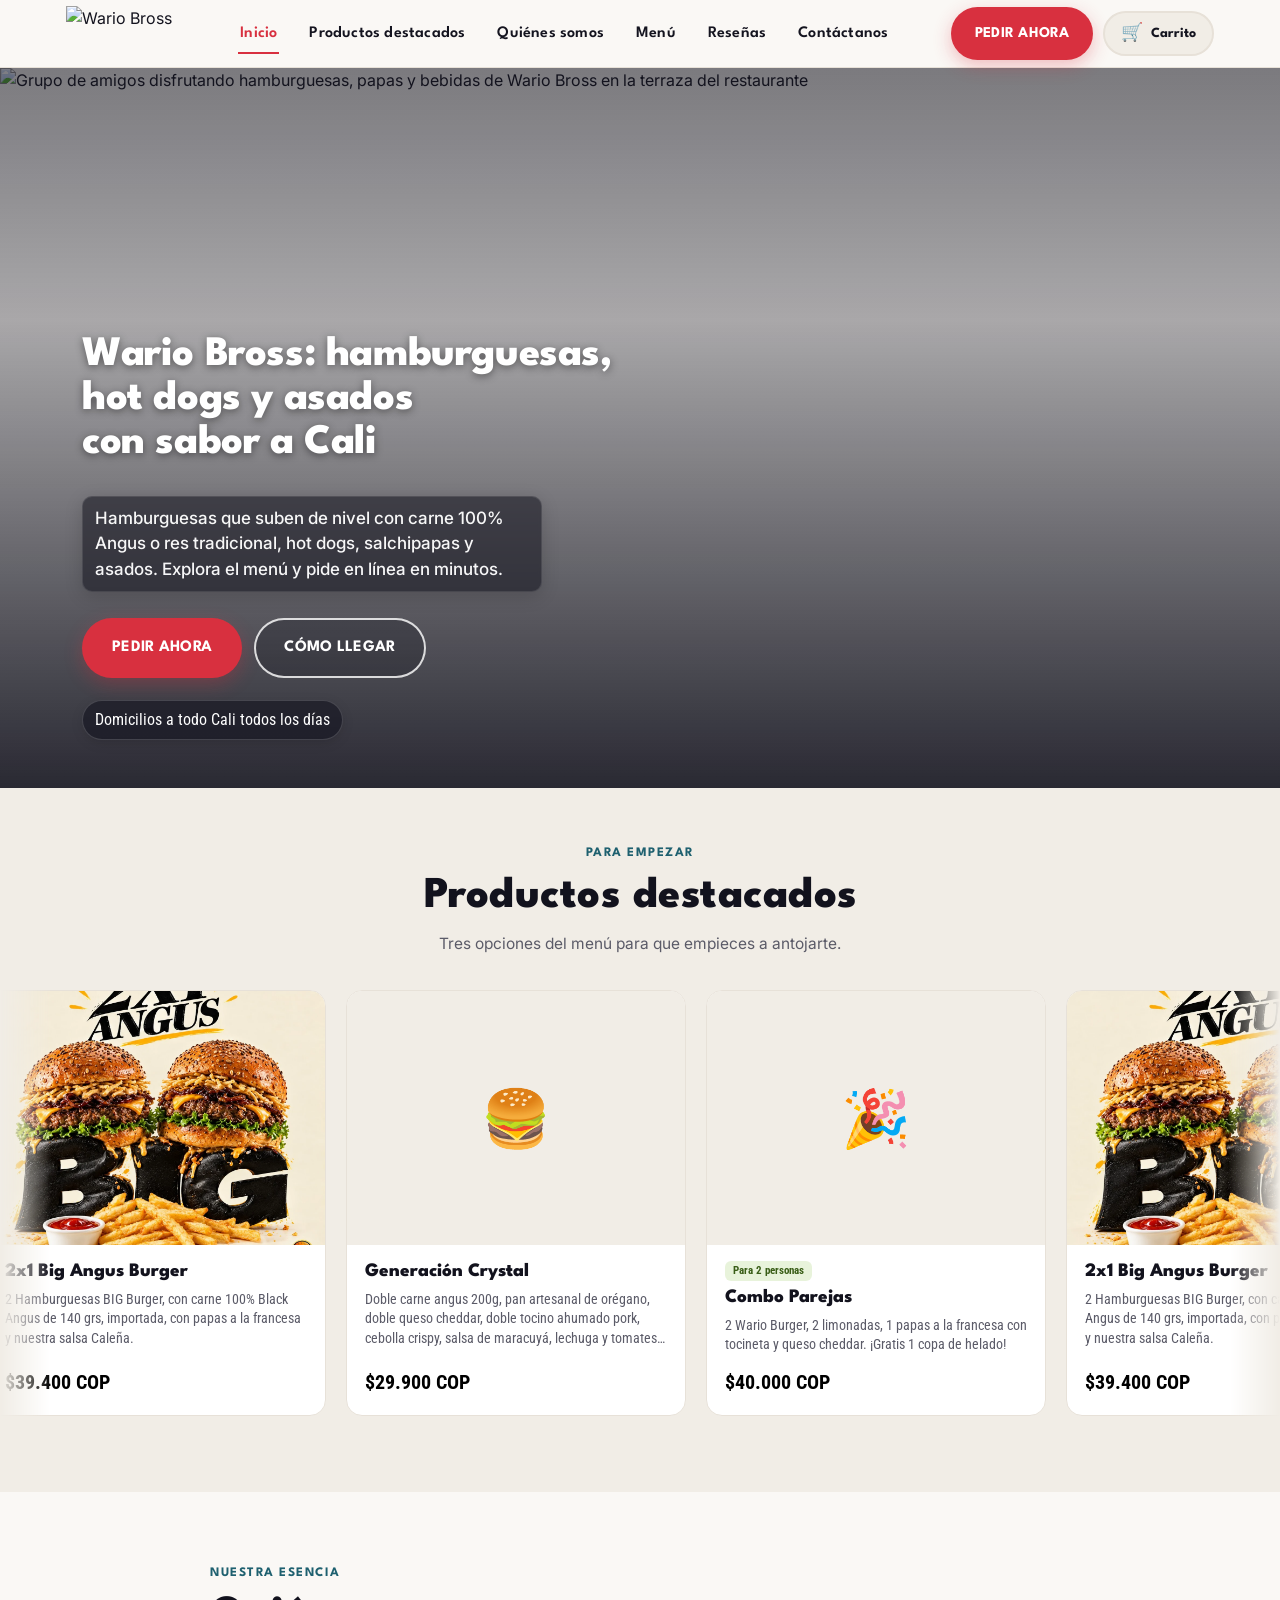
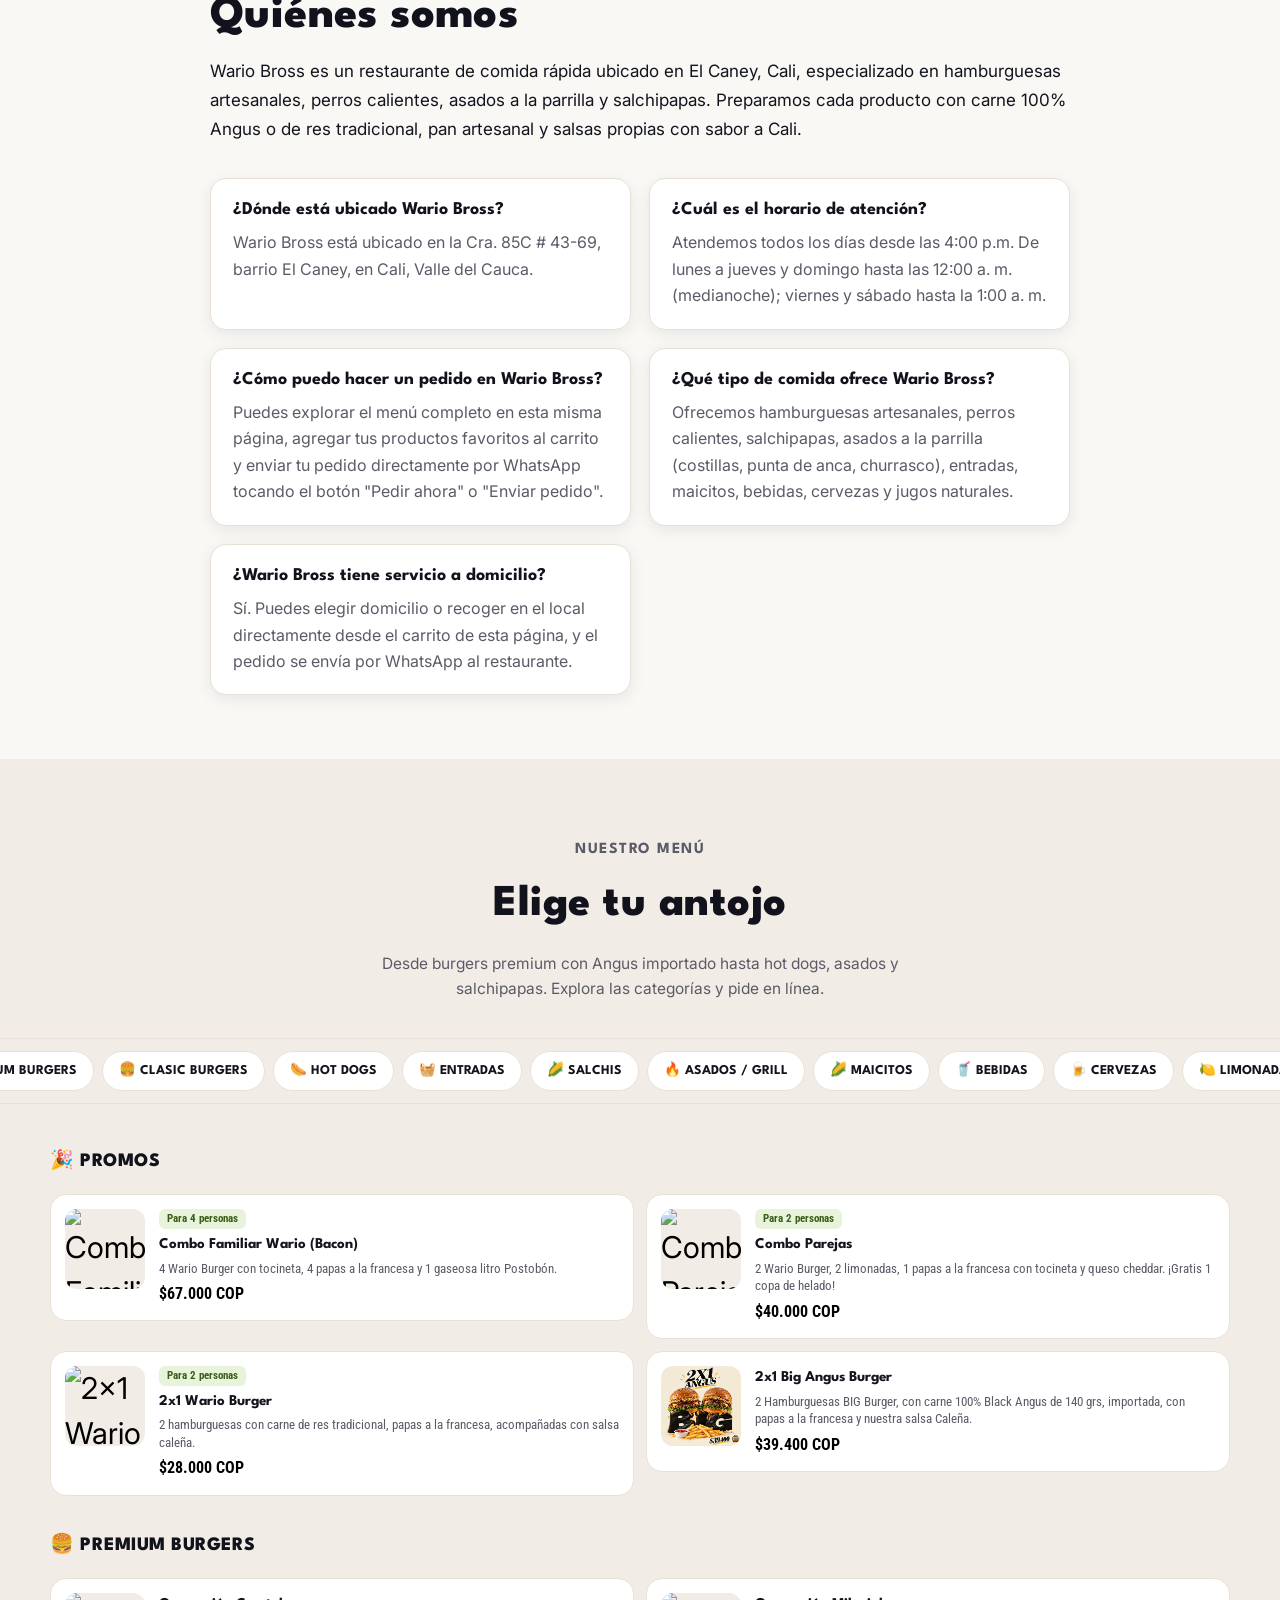
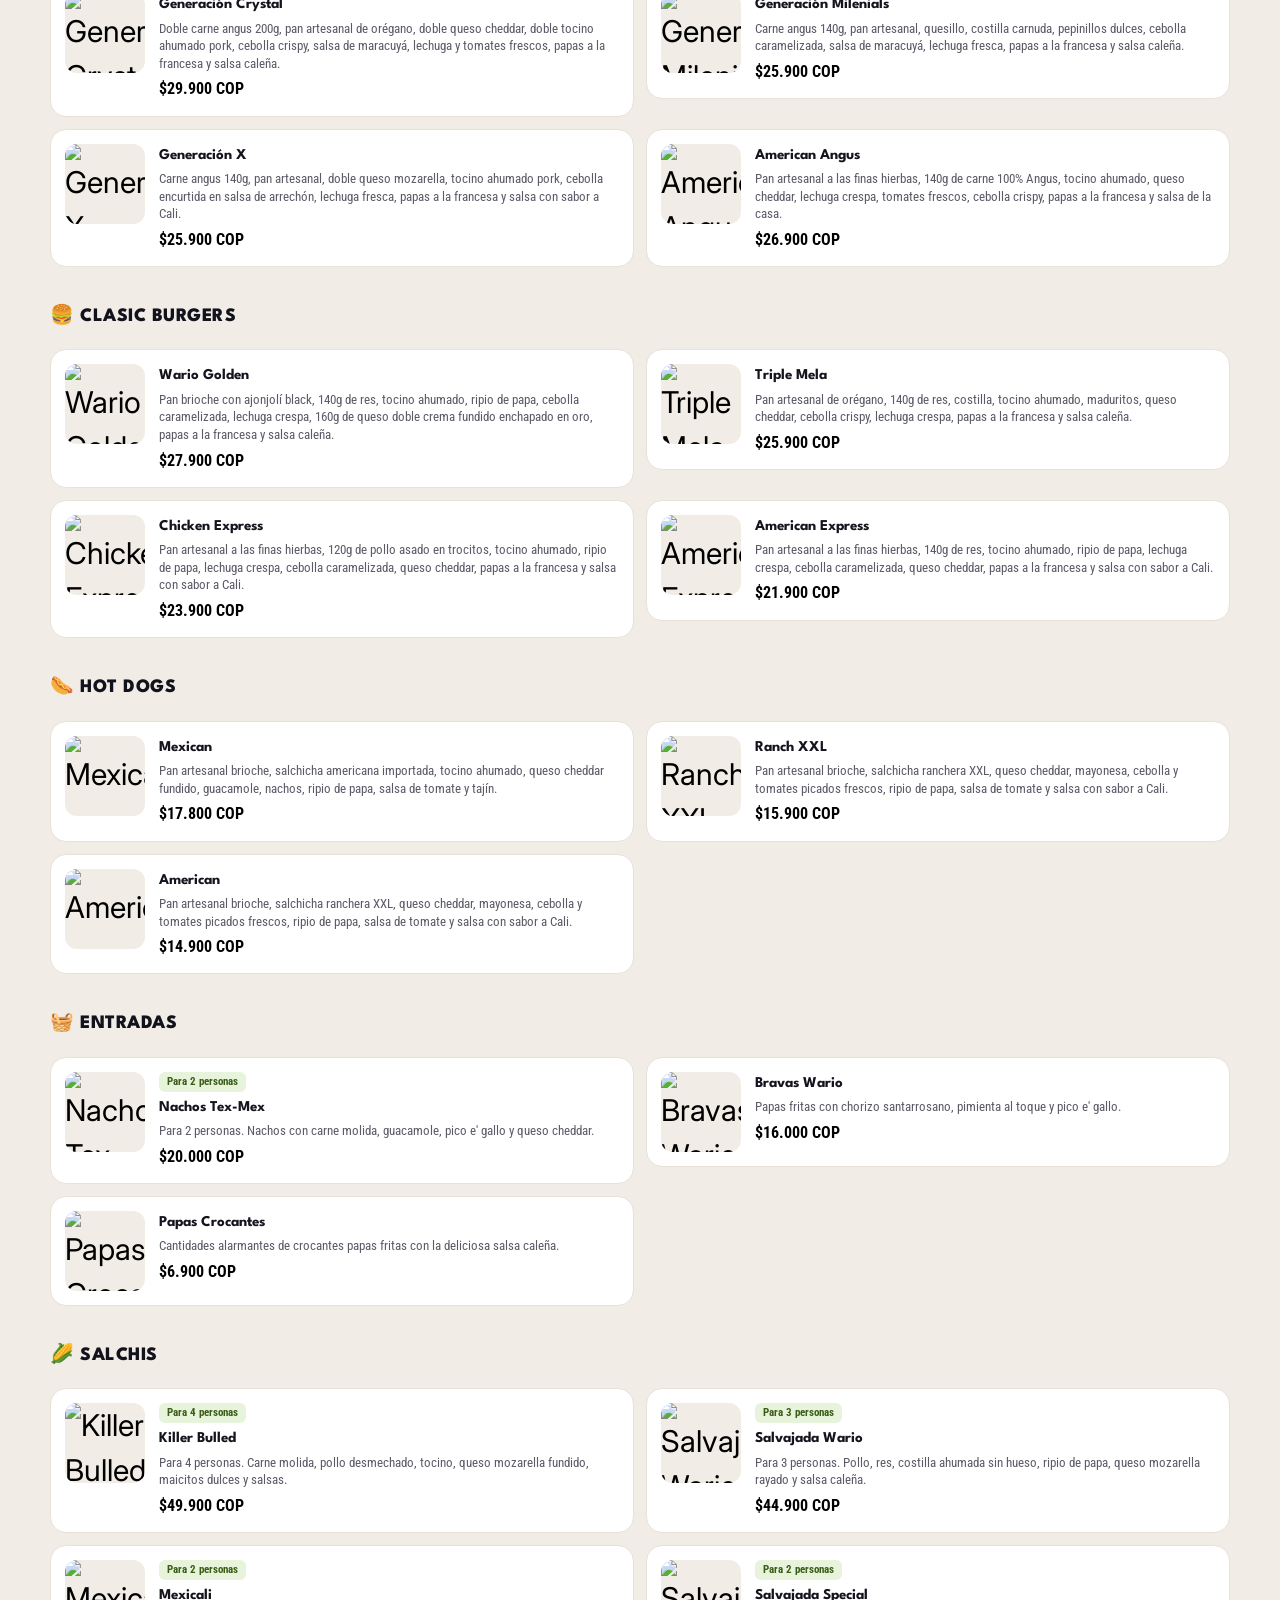
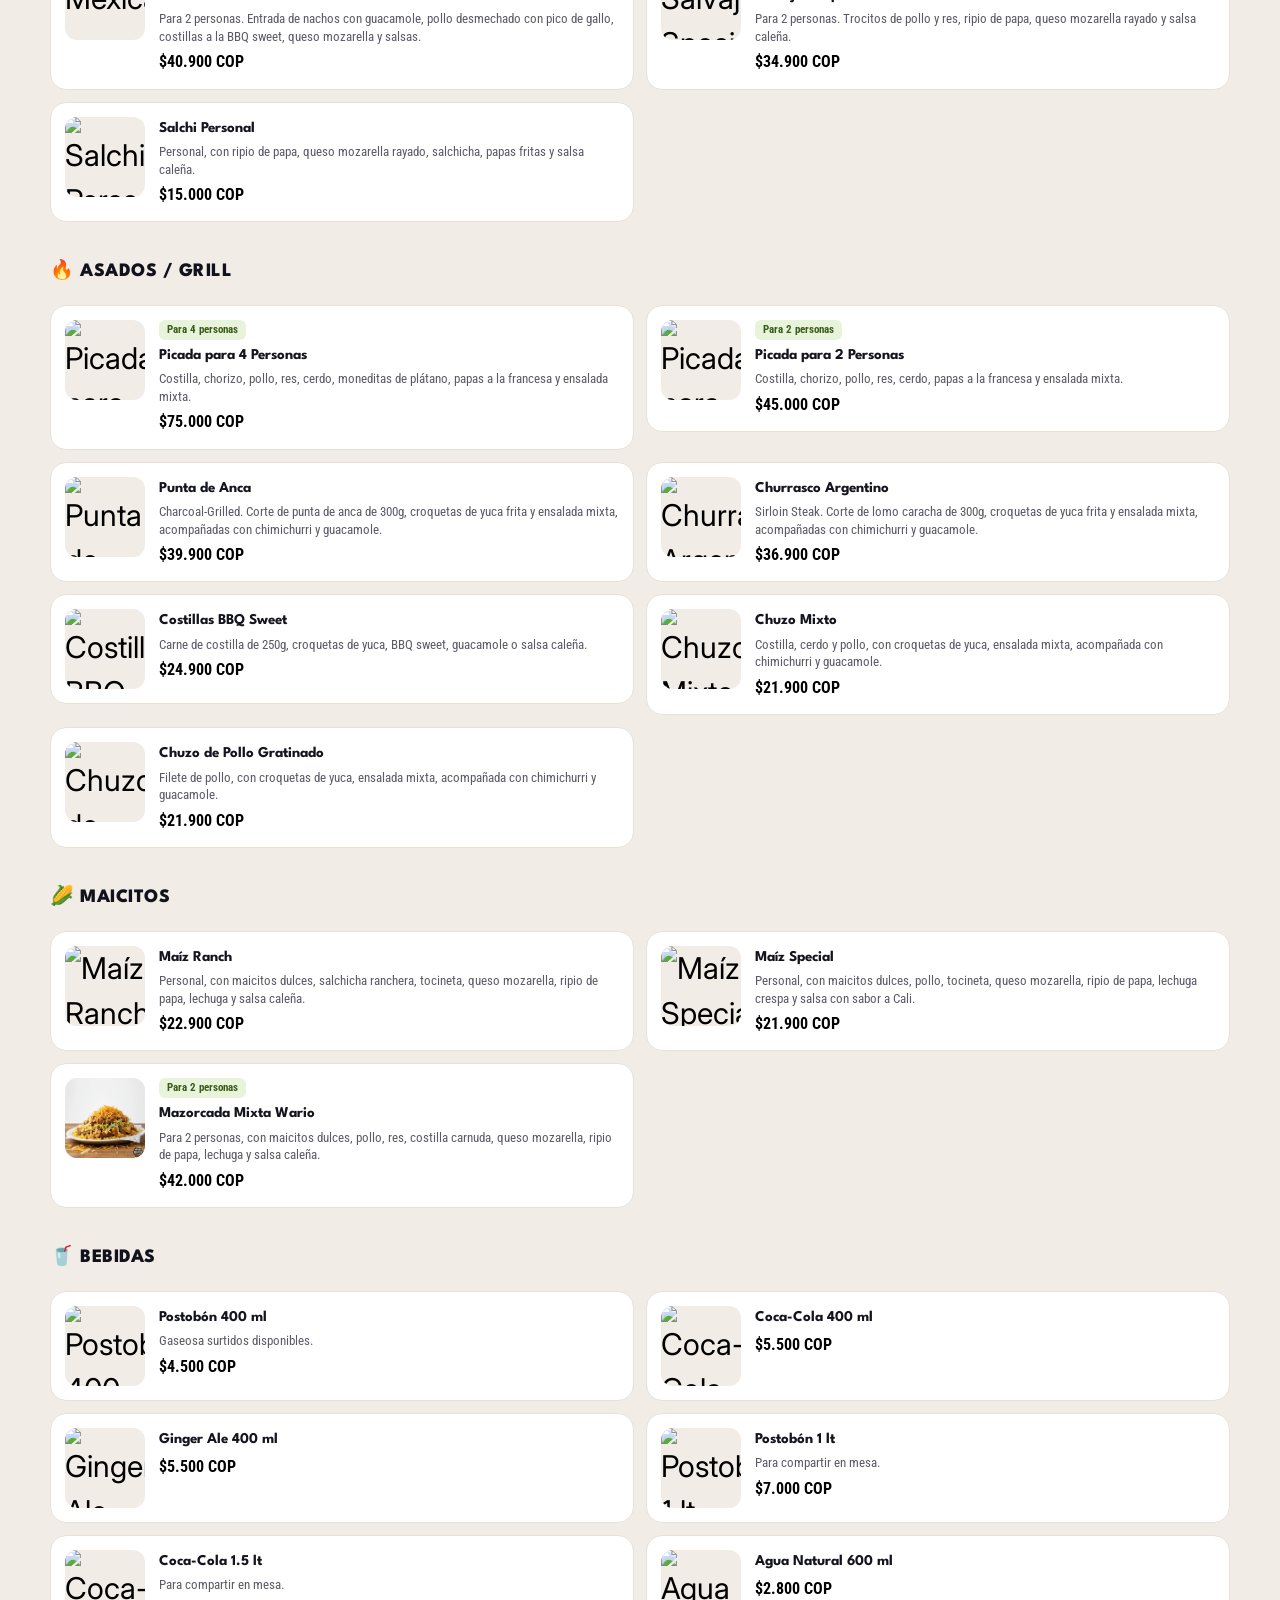
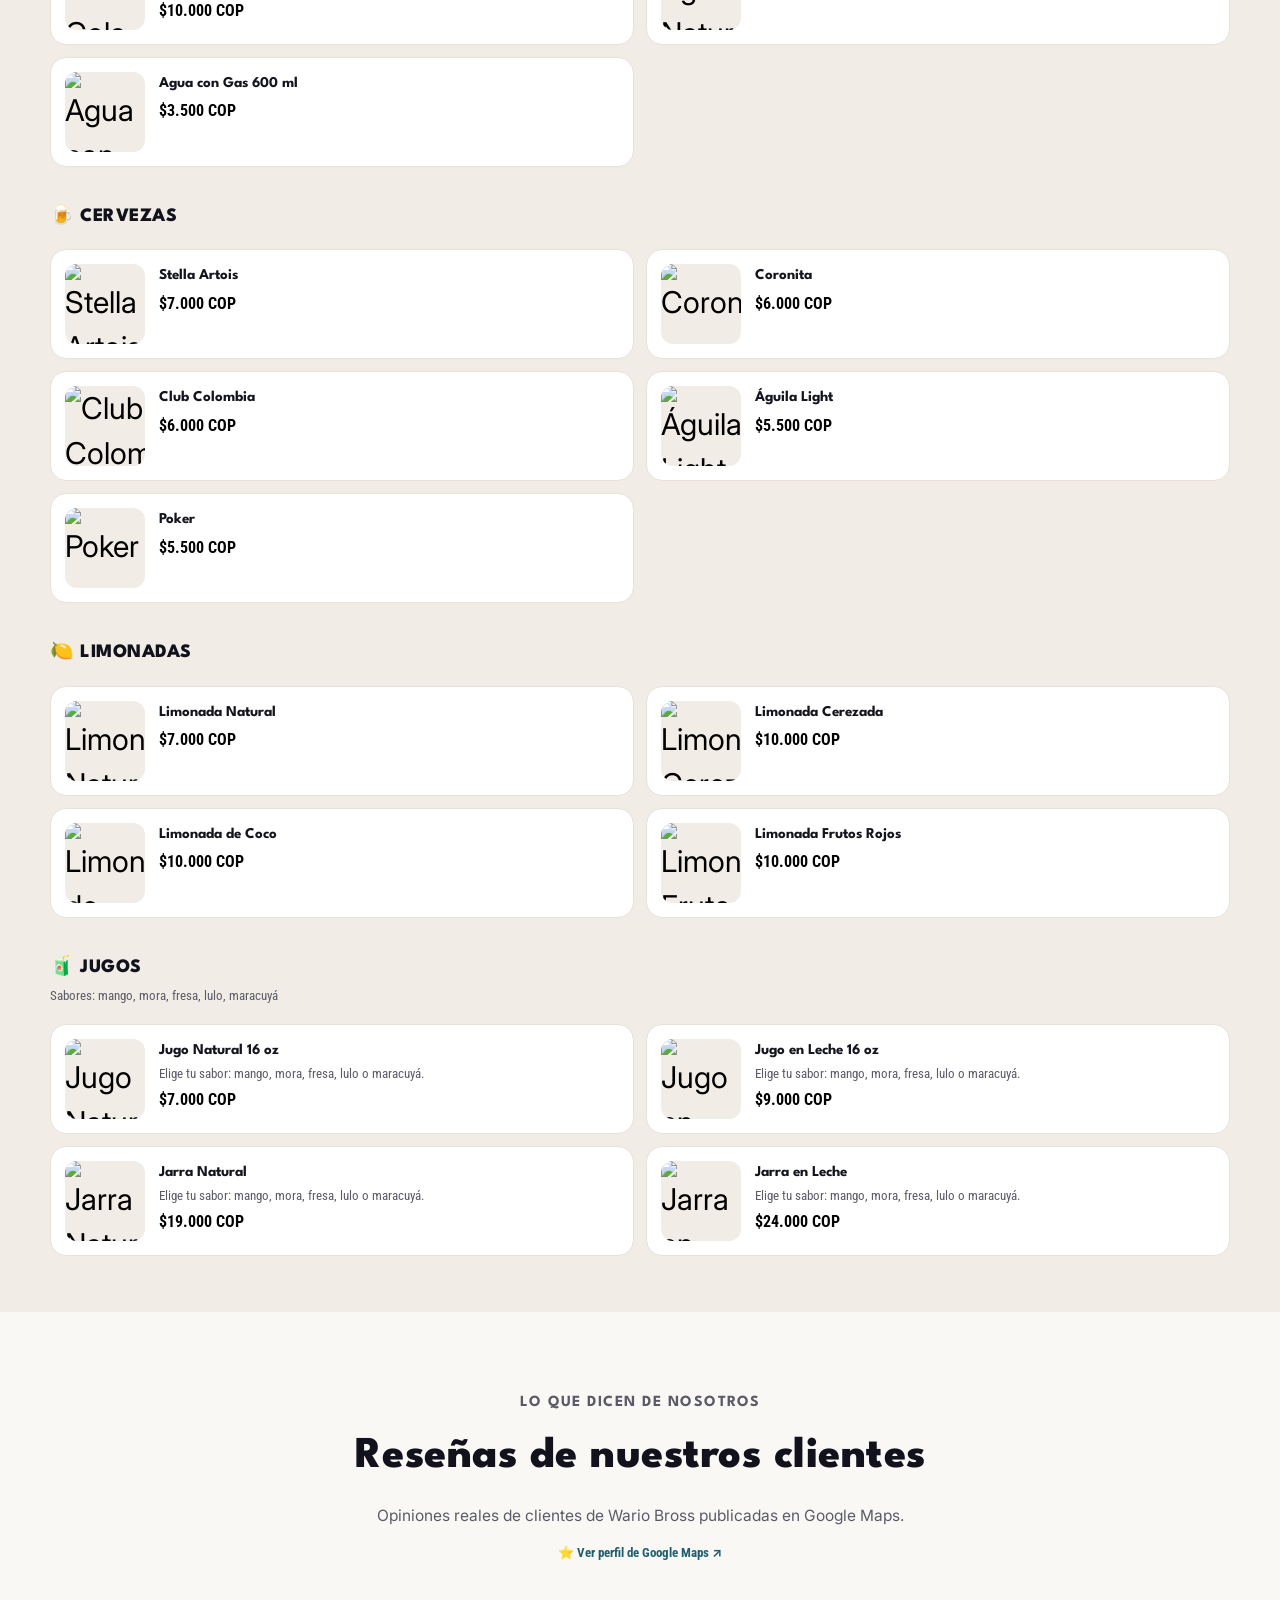
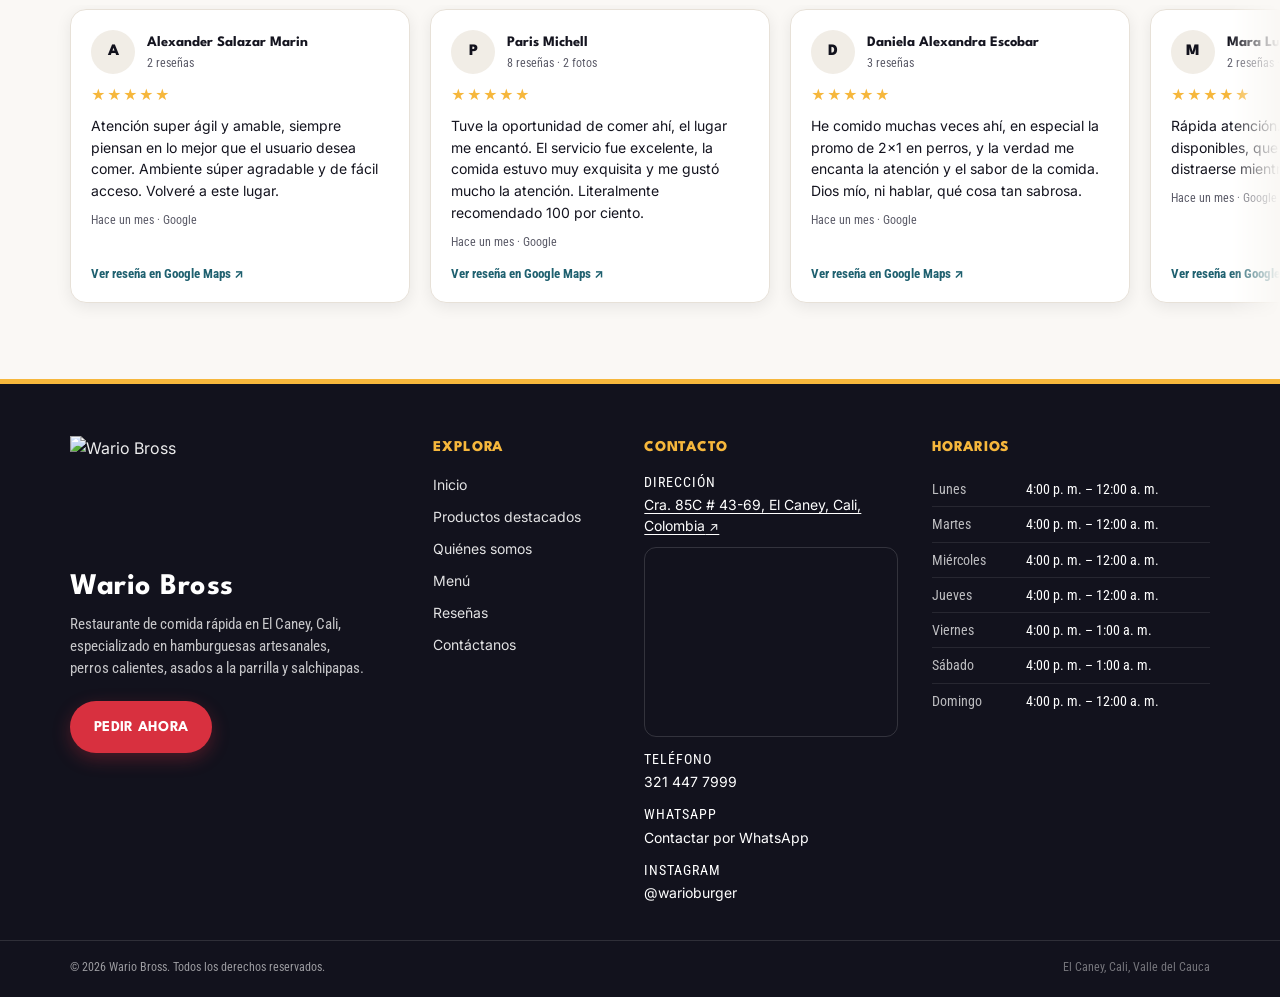
==== commit e006ffd6: "Change price of 'Salvajada Special' menu item Updated the price of the 'Salvajada Special' from 3490" ====
--- a/index.html
+++ b/index.html
@@ -376,7 +376,7 @@
             "name": "Salvajada Special",
             "offers": {
               "@type": "Offer",
-              "price": 34900,
+              "price": 36900,
               "priceCurrency": "COP"
             },
             "description": "Para 2 personas. Trocitos de pollo y res, ripio de papa, queso mozarella rayado y salsa caleña.",
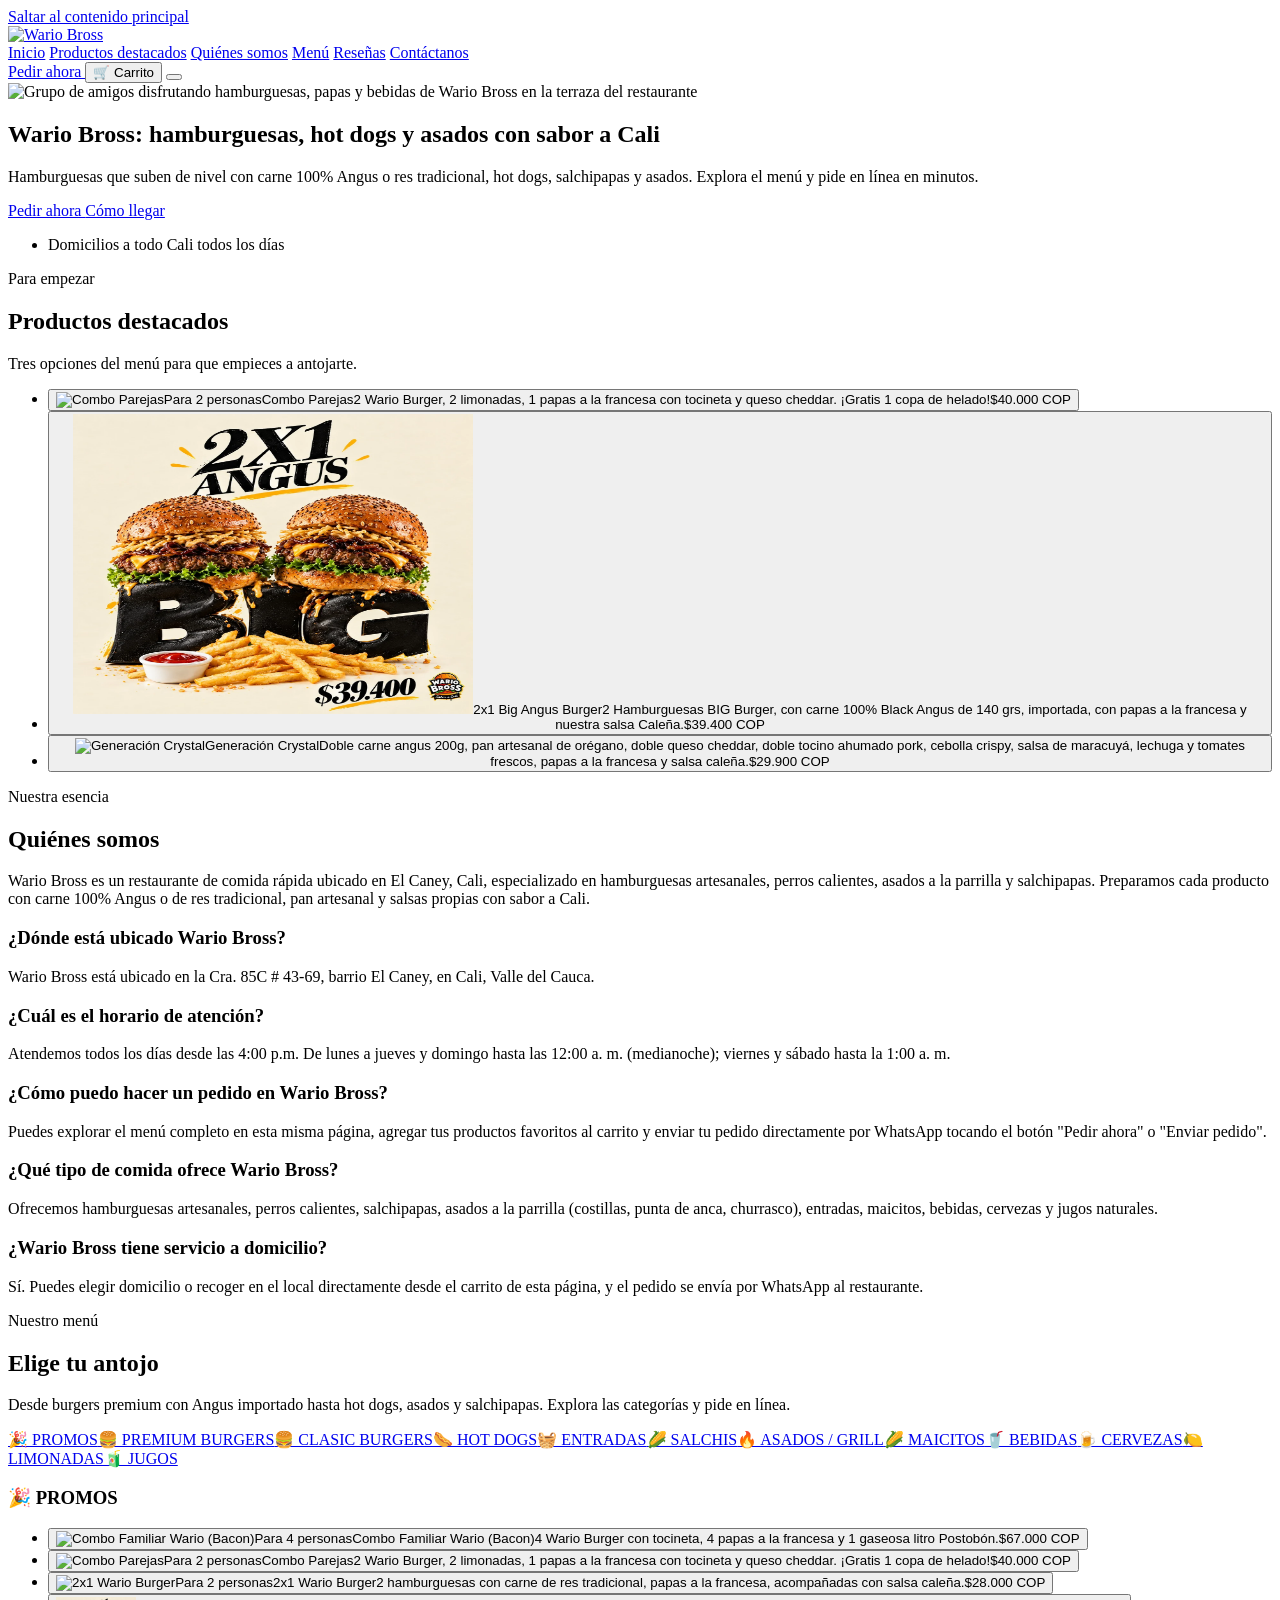
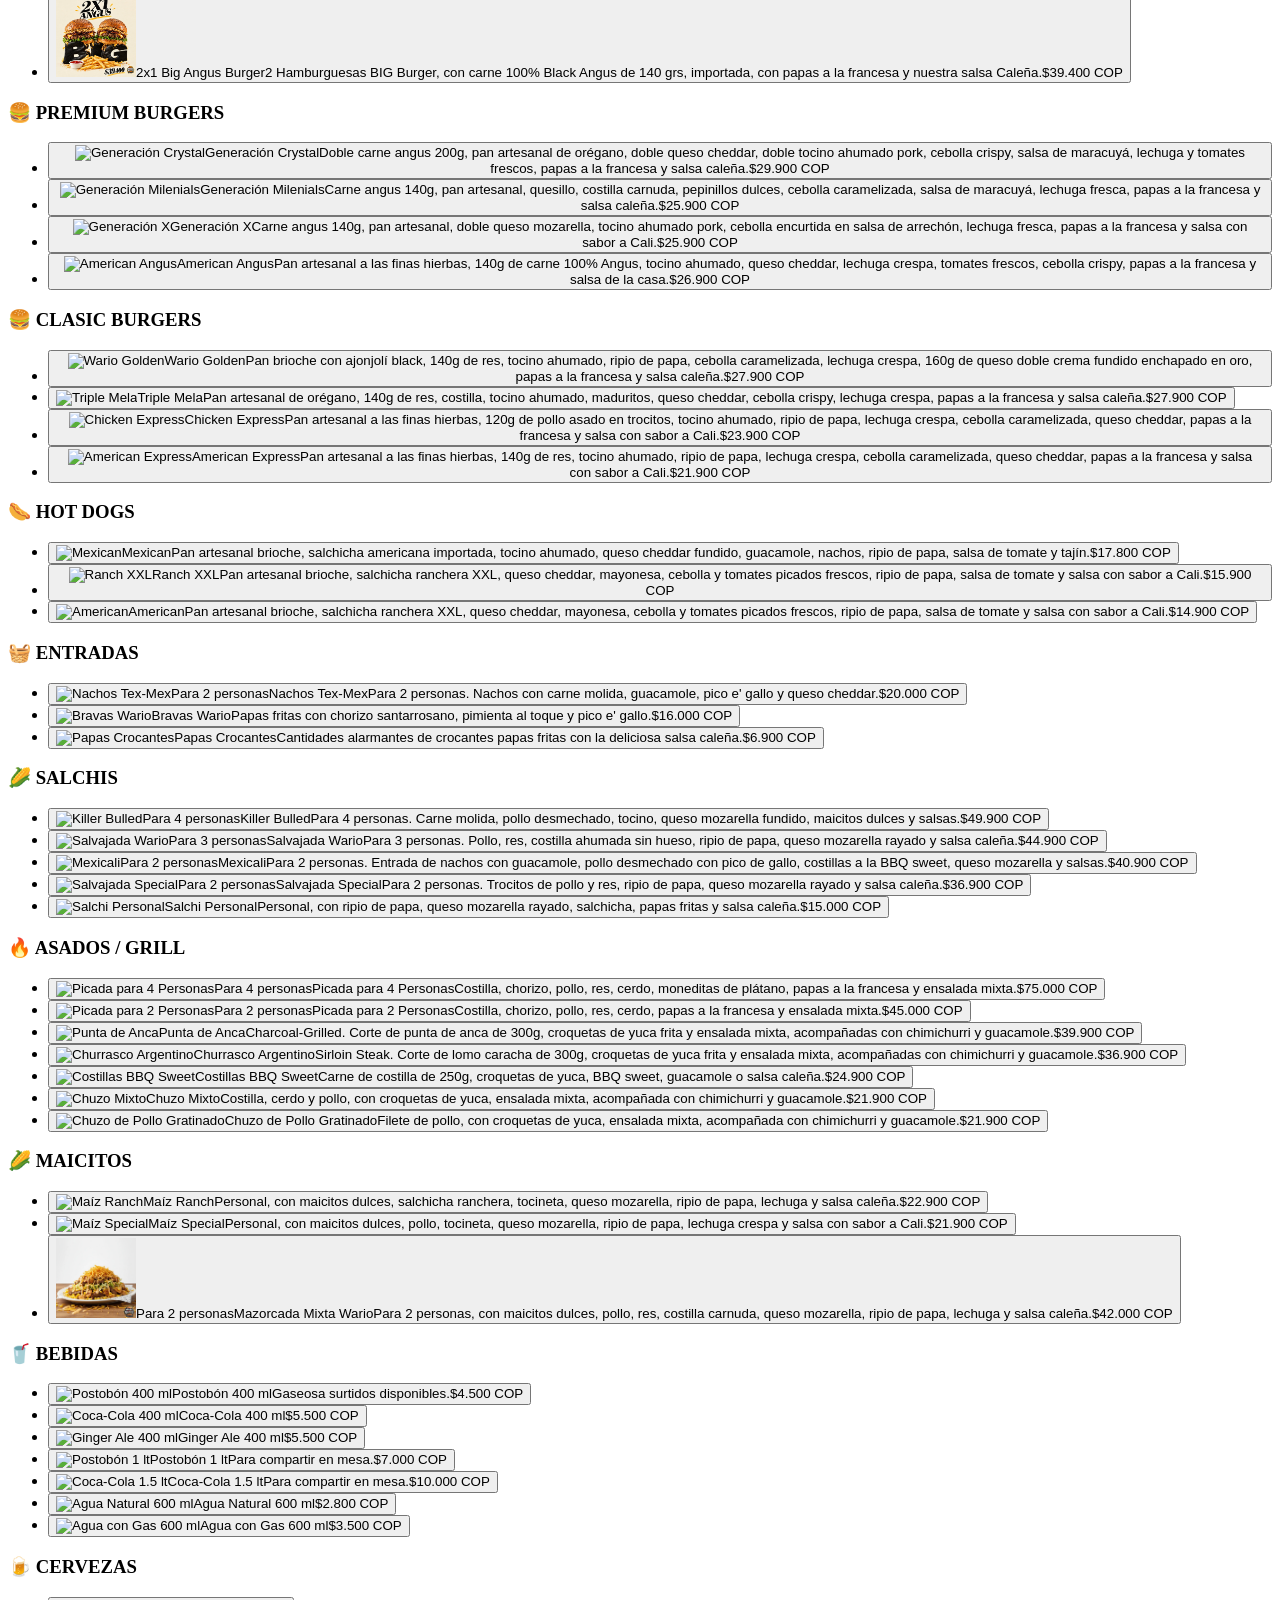
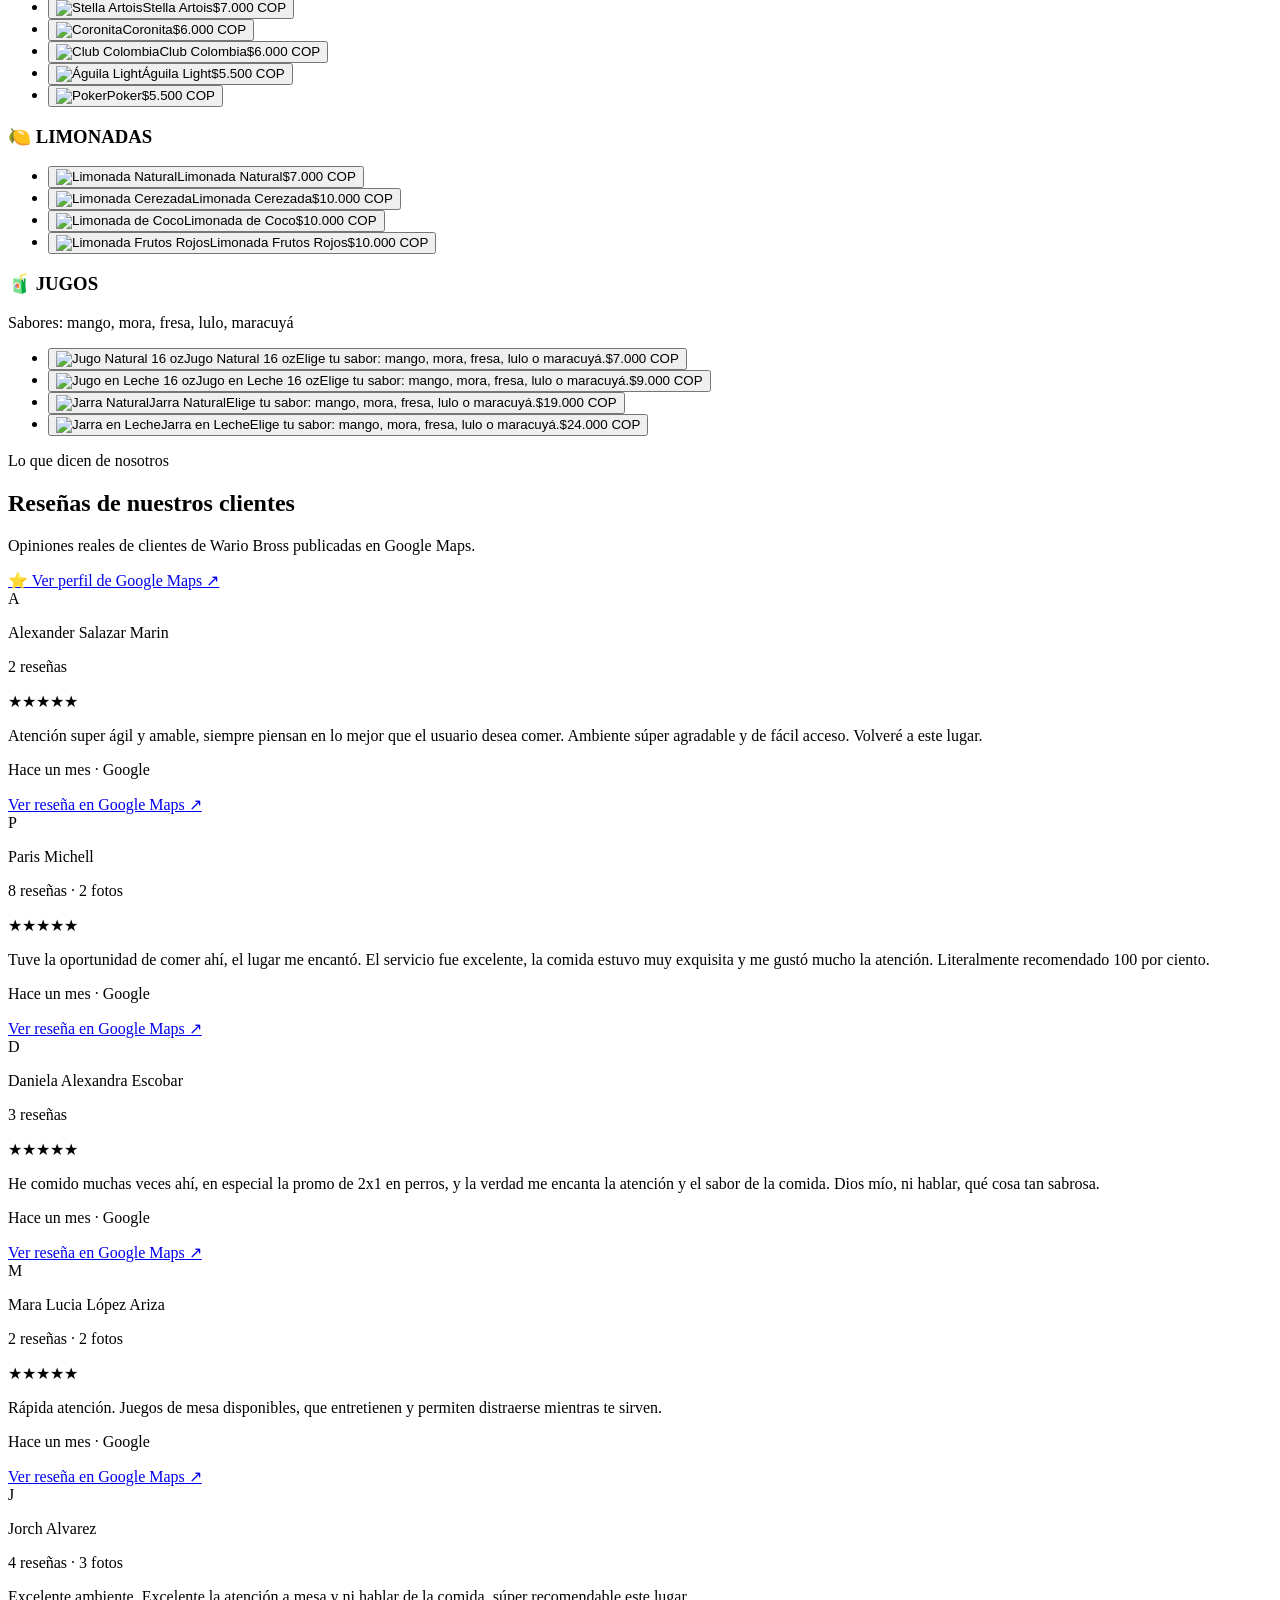
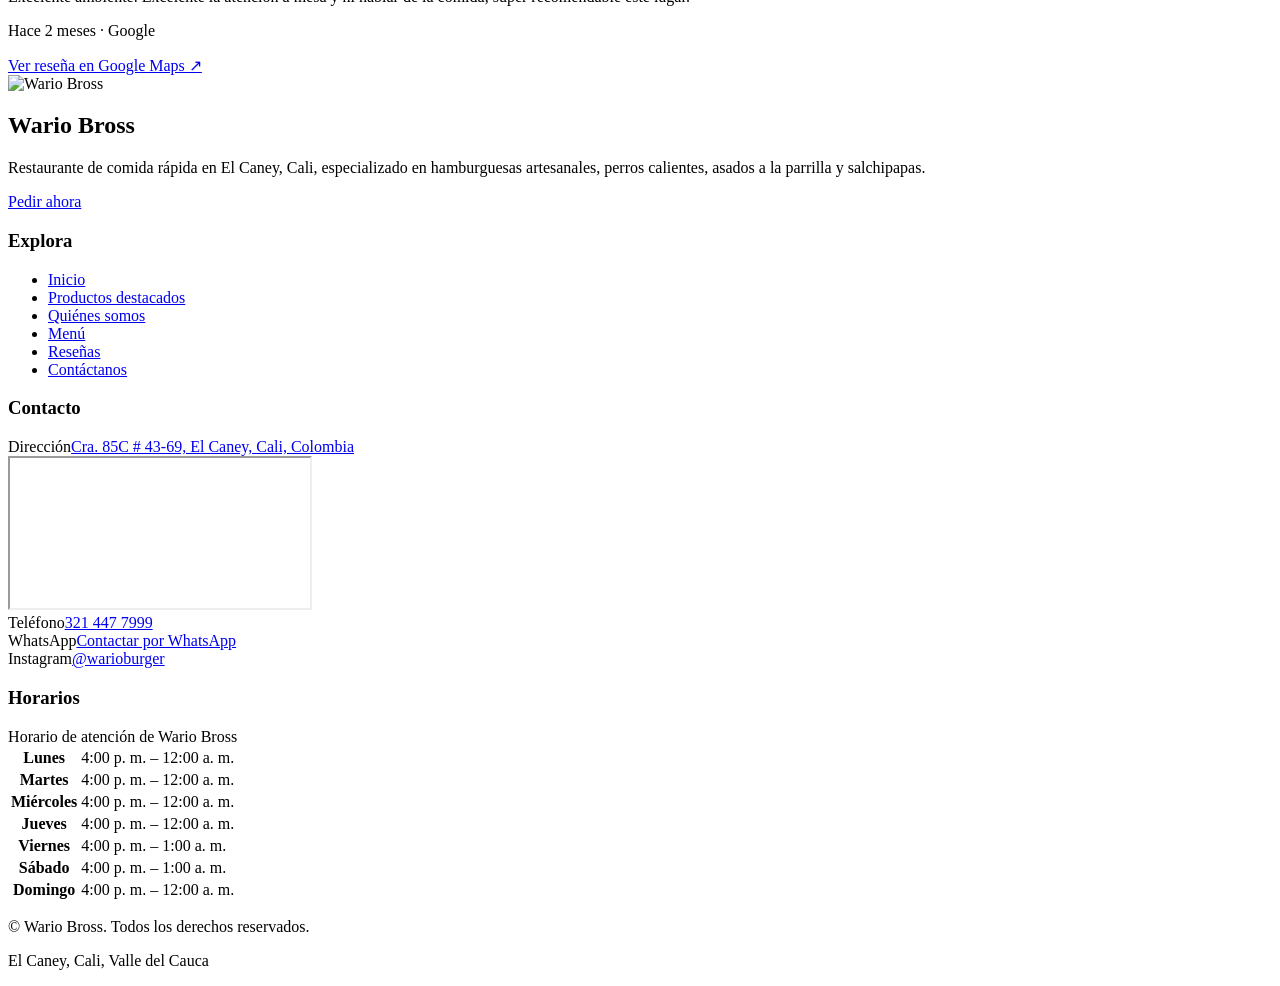
==== commit afba3e9f: "Add files via upload" ====
--- a/index.html
+++ b/index.html
@@ -226,7 +226,7 @@
             "name": "Triple Mela",
             "offers": {
               "@type": "Offer",
-              "price": 25900,
+              "price": 27900,
               "priceCurrency": "COP"
             },
             "description": "Pan artesanal de orégano, 140g de res, costilla, tocino ahumado, maduritos, queso cheddar, cebolla crispy, lechuga crespa, papas a la francesa y salsa caleña.",
@@ -772,1243 +772,11 @@
 }
 </script>
 
-<style>
-/* ============================================================
-   1) DISEÑO — TOKENS DE MARCA
-   Paleta extraída directamente del logo real de Wario Bross
-   (muestreo de píxeles) + neutros funcionales para light theme.
-   Estrategia: híbrido — base clara y cálida, identidad real del
-   logo (negro-azulado, dorado, naranja) conservada como acento
-   y color de cierre; rojo (tomate real del logo) reservado
-   exclusivamente para la acción de conversión "Pedir ahora".
-============================================================= */
-:root{
-  /* Superficies (light theme) */
-  --color-fondo:        #FAF8F5; /* crema cálido, canvas base */
-  --color-superficie:   #FFFFFF; /* tarjetas */
-  --color-superficie-2: #F1EDE6; /* superficie secundaria cálida */
-  --color-borde:        #E7E1D8; /* bordes suaves cálidos */
-
-  /* Identidad real de marca (extraída del logo) */
-  --color-marca-oscuro: #12121D; /* negro-azulado del logo: footer / cierre */
-  --color-dorado:       #F6B73C; /* contorno dorado del logo */
-  --color-naranja:      #F07C3E; /* pan del logo */
-  --color-verde:        #8BC34A; /* lechuga del logo, detalle "fresco" */
-  --color-teal:         #1E606F; /* anillo del logo, acento puntual opcional */
-
-  /* Conversión (rojo tomate real del logo, reservado para CTA) */
-  --color-cta:          #D8303F;
-  --color-cta-hover:    #BF2836;
-
-  /* Texto */
-  --color-texto:        #14141F; /* misma familia que el negro de marca */
-  --color-texto-sutil:  #5B5B68;
-  --color-texto-claro:  #FFFFFF;
-
-  --radio:      16px;
-  --radio-sm:   10px;
-  --sombra:     0 4px 16px rgba(18,18,29,0.08);
-  --sombra-cta: 0 6px 18px rgba(216,48,63,0.30);
-
-  --fuente-display: 'Bangers', 'Archivo Black', 'Arial Black', sans-serif;
-  --fuente-seccion: 'League Spartan', 'Inter', sans-serif;
-  --fuente-detalle: 'Roboto Condensed', 'Inter', sans-serif;
-  --fuente-cuerpo:  'Inter', -apple-system, sans-serif;
-
-  --header-alto: 68px;
-}
-
-/* ============================================================
-   2) RESET / BASE
-============================================================= */
-*, *::before, *::after{ box-sizing: border-box; margin:0; padding:0; }
-html{ scroll-behavior: smooth; scroll-padding-top: var(--header-alto); }
-body{
-  background: var(--color-fondo);
-  color: var(--color-texto);
-  font-family: var(--fuente-cuerpo);
-  line-height: 1.5;
-  -webkit-font-smoothing: antialiased;
-}
-img{ max-width:100%; display:block; }
-a{ color:inherit; text-decoration:none; }
-button{ font: inherit; cursor:pointer; }
-ul{ list-style:none; }
-
-@media (prefers-reduced-motion: reduce){
-  html{ scroll-behavior:auto; }
-  *, *::before, *::after{
-    animation-duration: 0.01ms !important;
-    animation-iteration-count: 1 !important;
-    transition-duration: 0.01ms !important;
-    scroll-behavior: auto !important;
-  }
-}
-
-/* Foco visible consistente (accesibilidad, sección 35) */
-a:focus-visible,
-button:focus-visible{
-  outline: 3px solid var(--color-teal);
-  outline-offset: 2px;
-  border-radius: 4px;
-}
-
-/* Enlace "saltar al contenido" */
-.skip-link{
-  position:absolute; left:0; top:-100%;
-  background: var(--color-marca-oscuro);
-  color:#fff; padding:12px 18px; z-index:300;
-  font-weight:700; border-radius:0 0 8px 0;
-  transition: top .2s ease;
-}
-.skip-link:focus{ top:0; }
-
-.contenedor{
-  max-width: 1180px;
-  margin: 0 auto;
-  padding: 0 20px;
-}
-
-/* ============================================================
-   3) BOTONES
-============================================================= */
-.btn{
-  display:inline-flex; align-items:center; justify-content:center;
-  gap:8px; padding: 13px 22px; border-radius:999px;
-  font-family: var(--fuente-seccion); font-weight:700;
-  font-size:15px; letter-spacing:.3px; text-transform:uppercase;
-  border:2px solid transparent; white-space:nowrap;
-  min-height:48px; /* objetivo táctil cómodo en móvil */
-  transition: transform .15s ease, box-shadow .15s ease, background .15s ease;
-}
-.btn:active{ transform: scale(.97); }
-
-.btn-cta{
-  background: var(--color-cta);
-  color: var(--color-texto-claro);
-  box-shadow: var(--sombra-cta);
-}
-.btn-cta:hover{ background: var(--color-cta-hover); }
-
-.btn-outline{
-  background: transparent;
-  border-color: var(--color-marca-oscuro);
-  color: var(--color-marca-oscuro);
-}
-.btn-outline:hover{ background: var(--color-marca-oscuro); color:#fff; }
-
-.btn-lg{ padding: 16px 28px; font-size:16px; }
-
-/* ============================================================
-   4) HEADER / NAVEGACIÓN
-============================================================= */
-.header{
-  position: sticky; top:0; z-index:200;
-  height: var(--header-alto);
-  background: rgba(250,248,245,0.92);
-  backdrop-filter: blur(10px);
-  border-bottom: 1px solid var(--color-borde);
-}
-.header-inner{
-  max-width:1180px; margin:0 auto; padding:0 16px;
-  height:100%;
-  display:flex; align-items:center; justify-content:space-between;
-  gap:12px;
-}
-.header-logo{
-  display:flex; align-items:center; gap:10px; flex-shrink:0;
-}
-.header-logo img{
-  width:112px; height:56px;
-  object-fit:contain; object-position:left center;
-  border:0; border-radius:0; background:transparent;
-}
-@media (max-width:560px){
-  .header-logo img{ width:98px; height:50px; }
-}
-
-.header-nav{
-  display:flex; align-items:center; gap:28px;
-}
-.header-nav a{
-  font-family: var(--fuente-seccion); font-weight:600;
-  font-size:16px; letter-spacing:.2px;
-  color: var(--color-texto);
-  padding:6px 2px; position:relative;
-}
-.header-nav a::after{
-  content:""; position:absolute; left:0; right:0; bottom:-2px;
-  height:2px; background: var(--color-cta);
-  transform: scaleX(0); transform-origin:left;
-  transition: transform .18s ease;
-}
-.header-nav a:hover::after,
-.header-nav a.activo::after{ transform: scaleX(1); }
-.header-nav a.activo{ color: var(--color-cta); }
-
-.header-actions{ display:flex; align-items:center; gap:10px; }
-
-.header-toggle{
-  display:flex; flex-direction:column; justify-content:center; gap:5px;
-  width:44px; height:44px; background:transparent; border:none;
-  border-radius:10px;
-}
-.header-toggle:hover{ background: var(--color-superficie-2); }
-.header-toggle span{
-  display:block; width:22px; height:2px; margin:0 auto;
-  background: var(--color-marca-oscuro); border-radius:2px;
-  transition: transform .2s ease, opacity .2s ease;
-}
-.header-toggle.activo span:nth-child(1){ transform: translateY(7px) rotate(45deg); }
-.header-toggle.activo span:nth-child(2){ opacity:0; }
-.header-toggle.activo span:nth-child(3){ transform: translateY(-7px) rotate(-45deg); }
-
-/* Escritorio con 6 enlaces: compactar en anchos medianos para que no desborde */
-@media (min-width:1041px) and (max-width:1180px){
-  .header-nav{ gap:16px; }
-  .header-nav a{ font-size:14.5px; }
-}
-
-/* Mobile: nav se convierte en panel desplegable, CTA queda siempre visible */
-@media (max-width: 1040px){
-  .header-nav{
-    position:fixed; top: var(--header-alto); left:0; right:0;
-    background: var(--color-fondo);
-    border-bottom:1px solid var(--color-borde);
-    flex-direction:column; align-items:stretch; gap:0;
-    max-height:0; overflow:hidden;
-    transition: max-height .25s ease;
-  }
-  .header-nav.abierto{ max-height:400px; }
-  .header-nav a{
-    padding:16px 20px; border-bottom:1px solid var(--color-borde);
-  }
-  .header-nav a::after{ display:none; }
-  .header-toggle{ display:flex; }
-}
-@media (min-width: 1041px){
-  .header-toggle{ display:none; }
-}
-
-/* ============================================================
-   5) HERO
-============================================================= */
-.hero{
-  position:relative;
-  min-height: clamp(480px, 92vh, 720px);
-  display:flex; align-items:flex-end;
-  overflow:hidden;
-}
-.hero-media{
-  position:absolute; inset:0; z-index:0;
-}
-@keyframes zoomHero{
-  from{ transform:scale(1) translate3d(0,0,0); }
-  to{   transform:scale(1.10) translate3d(-1.2%,-1%,0); }
-}
-.hero-media img{
-  animation: zoomHero 24s ease-in-out infinite alternate;
-  transform-origin:center 40%; will-change:transform;
-}
-@media (prefers-reduced-motion: reduce){ .hero-media img{ animation:none; will-change:auto; } }
-.hero-media img{
-  width:100%; height:100%; object-fit:cover; object-position:center 30%;
-}
-.hero-media::after{
-  content:"";
-  position:absolute; inset:0;
-  background:
-    linear-gradient(180deg, rgba(18,18,29,.55) 0%, rgba(18,18,29,.35) 35%, rgba(18,18,29,.90) 100%);
-}
-.hero-content{
-  position:relative; z-index:1;
-  width:100%;
-  padding: 40px 20px 48px;
-  max-width:1180px; margin:0 auto;
-  color:#fff;
-}
-.hero-semantic-title{
-  max-width:24ch;
-  margin-bottom:14px;
-  font-family:var(--fuente-seccion);
-  font-size:clamp(28px,4.6vw,42px);
-  line-height:1.05;
-  font-weight:800;
-  letter-spacing:-.4px;
-  color:#fff;
-  text-wrap:balance;
-  text-shadow:0 2px 8px rgba(0,0,0,.45);
-}
-/* Eyebrow reutilizable: por defecto (secciones claras) usa teal,
-   el único acento del logo con contraste AA verificado sobre fondo
-   claro (6.7:1). El dorado se reserva para fondos oscuros (hero). */
-.eyebrow{
-  font-family: var(--fuente-seccion); font-weight:700;
-  text-transform:uppercase; letter-spacing:1.5px;
-  color: var(--color-teal); font-size:13px; margin-bottom:10px;
-}
-.hero-content .eyebrow{ color: var(--color-dorado); font-size:14px; }
-.hero-title{
-  font-family: var(--fuente-display);
-  font-size: clamp(36px, 7.2vw, 58px);
-  line-height:.98; letter-spacing:.35px;
-  text-shadow: 2px 3px 0 rgba(0,0,0,.42);
-  max-width:12ch;
-  text-wrap: balance;
-}
-.hero-subtitle-backdrop{
-  display:inline-block;
-  max-width:46ch;
-  margin-top:16px;
-  padding:9px 12px;
-  border-radius:10px;
-  background:rgba(18,18,29,.56);
-  border:1px solid rgba(255,255,255,.10);
-  box-shadow:0 4px 18px rgba(0,0,0,.16);
-  backdrop-filter:blur(2px);
-}
-.hero-subtitle{
-  margin:0; max-width:62ch;
-  font-family: var(--fuente-cuerpo); font-size:17px;
-  line-height:1.5;
-  font-weight:500;
-  color: rgba(255,255,255,.96);
-}
-.hero-actions{
-  margin-top:26px; display:flex; flex-wrap:wrap; gap:12px;
-}
-.hero-actions .btn-outline{
-  border-color:#fff; color:#fff;
-}
-.hero-actions .btn-outline:hover{ background:#fff; color: var(--color-marca-oscuro); }
-.hero-actions .btn-maps{
-  border-color:rgba(255,255,255,.82);
-  color:#fff;
-  background:rgba(18,18,29,.28);
-}
-.hero-actions .btn-maps:hover{
-  background:rgba(255,255,255,.96);
-  color:var(--color-marca-oscuro);
-}
-
-.hero-trust{
-  margin-top:22px; display:flex; flex-wrap:wrap; gap:8px;
-  font-family: var(--fuente-detalle); font-size:16px; font-weight:400;
-  color:#fff;
-}
-.hero-trust li{
-  display:flex; align-items:center; gap:6px;
-  padding:7px 12px;
-  border-radius:999px;
-  background:rgba(18,18,29,.62);
-  border:1px solid rgba(255,255,255,.16);
-  box-shadow:0 3px 12px rgba(0,0,0,.14);
-}
-
-
-@media (min-width: 881px){
-  .hero-content{ padding-left:32px; padding-right:32px; }
-  .hero-title{ max-width:11ch; }
-}
-@media (max-width: 560px){
-  .hero{ min-height:620px; }
-  .hero-media img{ object-position:center 32%; }
-  .hero-content{ padding:32px 20px 34px; }
-  .hero-title{ font-size:clamp(36px, 10.5vw, 48px); max-width:11ch; }
-  .hero-subtitle-backdrop{ max-width:40ch; }
-  .hero-trust{ gap:6px; }
-  .hero-trust li{ font-size:16px; padding:6px 10px; }
-}
-
-/* ============================================================
-   5b) PRODUCTOS DESTACADOS
-   Tarjetas generadas desde el array MENU (misma fuente de verdad
-   de precios). La lista de destacados se define en DESTACADOS.
-============================================================= */
-.destacados{ background:var(--color-superficie-2); padding:56px 0 60px; }
-.destacados-intro{ max-width:620px; margin:0 auto; text-align:center; }
-.destacados-intro h2{
-  font-family:var(--fuente-seccion); font-weight:800;
-  font-size:clamp(30px,6vw,44px); color:var(--color-marca-oscuro); letter-spacing:.5px; line-height:1.05;
-}
-.destacados-intro p:not(.eyebrow){
-  margin-top:12px; font-size:15.5px; line-height:1.6; color:var(--color-texto-sutil);
-}
-.destacados-viewport{
-  margin-top:30px; width:100%;
-  overflow-x:auto; overflow-y:hidden;
-  scrollbar-width:none; -webkit-overflow-scrolling:touch;
-  cursor:grab; user-select:none; -webkit-user-select:none;
-  -webkit-mask-image: linear-gradient(90deg, transparent 0, #000 4%, #000 96%, transparent 100%);
-          mask-image: linear-gradient(90deg, transparent 0, #000 4%, #000 96%, transparent 100%);
-}
-.destacados-viewport::-webkit-scrollbar{ display:none; }
-.destacados-viewport.arrastrando{ cursor:grabbing; }
-.destacados-viewport img{ -webkit-user-drag:none; pointer-events:none; }
-.destacados-track{
-  display:flex; gap:20px; width:max-content; padding:4px 20px 16px;
-}
-/* Mismo ancho de tarjeta que el carrusel de reseñas */
-.destacados-track > li{ flex:0 0 auto; width:min(84vw, 320px); }
-@media (min-width:720px){ .destacados-track > li{ width:300px; } }
-@media (min-width:1080px){ .destacados-track > li{ width:340px; } }
-@media (prefers-reduced-motion: reduce){
-  .destacados-viewport{ scroll-snap-type:x proximity; }
-  .destacados-track > li{ scroll-snap-align:start; }
-}
-.destacado-card{
-  display:flex; flex-direction:column; width:100%; height:100%; text-align:left;
-  background:var(--color-superficie); border:1.5px solid var(--color-borde);
-  border-radius:var(--radio); overflow:hidden;
-  transition:transform .2s ease, box-shadow .2s ease, border-color .2s ease;
-}
-.destacado-card:hover{ transform:translateY(-3px); box-shadow:var(--sombra); border-color:var(--color-teal); }
-.destacado-media{
-  width:100%; aspect-ratio:4/3; background:var(--color-superficie-2);
-  display:flex; align-items:center; justify-content:center; font-size:56px; overflow:hidden;
-}
-.destacado-media img{ width:100%; height:100%; object-fit:cover; }
-.destacado-info{ display:flex; flex-direction:column; gap:6px; padding:16px 18px 18px; flex:1; }
-.destacado-nombre{ font-family:var(--fuente-seccion); font-weight:800; font-size:19px; color:var(--color-marca-oscuro); line-height:1.2; }
-.destacado-desc{
-  font-family:var(--fuente-detalle); font-size:14px; line-height:1.4; color:var(--color-texto-sutil);
-  display:-webkit-box; -webkit-line-clamp:3; line-clamp:3; -webkit-box-orient:vertical; overflow:hidden;
-}
-.destacado-precio{ margin-top:auto; padding-top:6px; font-family:var(--fuente-detalle); font-weight:700; font-size:20px; color:#000; }
-
-/* ============================================================
-   6) QUIÉNES SOMOS
-============================================================= */
-.quienes-somos{
-  padding:72px 0 64px;
-  background:var(--color-fondo);
-}
-.quienes-contenido{
-  max-width:900px;
-  margin:0 auto;
-}
-.quienes-texto h2{
-  font-family:var(--fuente-seccion);
-  font-weight:800;
-  font-size:clamp(32px, 6vw, 46px);
-  letter-spacing:.4px;
-  color:var(--color-marca-oscuro);
-  line-height:1;
-}
-.quienes-intro{
-  margin-top:18px;
-  font-size:17px;
-  line-height:1.7;
-  color:var(--color-texto);
-  max-width:78ch;
-}
-.quienes-faq{
-  margin-top:34px;
-  display:grid;
-  gap:18px;
-}
-.quienes-faq article{
-  background:var(--color-superficie);
-  border:1px solid var(--color-borde);
-  border-radius:var(--radio);
-  padding:20px 22px;
-  box-shadow:var(--sombra);
-}
-.quienes-faq h3{
-  font-family:var(--fuente-seccion);
-  font-size:18px;
-  line-height:1.25;
-  font-weight:700;
-  color:var(--color-marca-oscuro);
-}
-.quienes-faq p{
-  margin-top:8px;
-  font-size:16px;
-  line-height:1.65;
-  color:var(--color-texto-sutil);
-}
-@media (min-width:720px){
-  .quienes-faq{
-    grid-template-columns:repeat(2,1fr);
-    gap:18px;
-  }
-}
-/* ============================================================
-   8) MENÚ
-   Sección con fondo alterno (--color-superficie-2) para crear
-   ritmo visual entre bloques de la página de una sola vista.
-============================================================= */
-.menu{ background: var(--color-superficie-2); }
-
-.menu-intro{
-  max-width:620px; margin:0 auto; text-align:center;
-  padding: 64px 20px 8px;
-}
-.menu-intro h2{
-  font-family: var(--fuente-seccion);
-  font-weight:800;
-  font-size: clamp(30px, 6vw, 44px);
-  color: var(--color-marca-oscuro); letter-spacing:.5px;
-}
-.menu-intro p{
-  margin-top:14px; font-size:15.5px; line-height:1.6;
-  color: var(--color-texto-sutil);
-}
-
-.menu-categorias-nav{
-  position: sticky; top: var(--header-alto);
-  z-index:150; margin-top:28px;
-  background: rgba(241,237,230,0.94);
-  backdrop-filter: blur(8px);
-  border-top:1px solid var(--color-borde);
-  border-bottom:1px solid var(--color-borde);
-  padding:12px 0;
-}
-.menu-categorias-scroll{
-  display:flex; gap:8px; overflow-x:auto;
-  padding:0 20px; scrollbar-width:none;
-}
-.menu-categorias-scroll::-webkit-scrollbar{ display:none; }
-
-.categoria-chip{
-  flex-shrink:0; display:inline-flex; align-items:center;
-  padding:9px 16px; border-radius:999px;
-  background: var(--color-superficie);
-  border:1.5px solid var(--color-borde);
-  font-family: var(--fuente-seccion); font-weight:700;
-  font-size:13.5px; color: var(--color-texto);
-  white-space:nowrap;
-  transition: background .15s ease, color .15s ease, border-color .15s ease;
-}
-.categoria-chip.activo{
-  background: var(--color-cta); border-color: var(--color-cta); color:#fff;
-}
-
-.menu-categorias{ padding: 8px 0 56px; }
-
-.menu-categoria{
-  padding-top:36px;
-  /* Compensa el header sticky + la barra de categorías sticky
-     al hacer scroll hacia un ancla de categoría */
-  scroll-margin-top: calc(var(--header-alto) + 64px);
-}
-.menu-categoria-header h3{
-  font-family: var(--fuente-seccion); font-weight:800;
-  font-size:19px; text-transform:uppercase; letter-spacing:.5px;
-  color: var(--color-marca-oscuro);
-}
-.menu-categoria-sub{
-  margin-top:4px; font-size:13px; color: var(--color-texto-sutil);
-  font-family: var(--fuente-detalle);
-}
-
-.menu-productos{
-  margin-top:18px;
-  display:grid; grid-template-columns:1fr; gap:12px;
-}
-@media (min-width:720px){
-  .menu-productos{ grid-template-columns: repeat(2,1fr); }
-}
-
-.producto-card{
-  display:grid; grid-template-columns:80px 1fr; gap:14px;
-  width:100%; text-align:left;
-  background: var(--color-superficie);
-  border:1.5px solid var(--color-borde);
-  border-radius: var(--radio);
-  padding:14px;
-  transition: transform .2s ease, box-shadow .2s ease, border-color .2s ease;
-}
-.producto-card:hover{
-  transform: translateY(-2px);
-  box-shadow: var(--sombra);
-  border-color: var(--color-teal);
-}
-.producto-img{
-  width:80px; height:80px; border-radius:12px; overflow:hidden;
-  background: var(--color-superficie-2);
-  display:flex; align-items:center; justify-content:center;
-  font-size:30px; flex-shrink:0;
-}
-.producto-img img{ width:100%; height:100%; object-fit:cover; }
-
-.producto-info{ display:flex; flex-direction:column; gap:4px; min-width:0; }
-.producto-badge{
-  align-self:flex-start;
-  background: rgba(139,195,74,.20); color:#3A5E18;
-  font-size:10.5px; font-weight:700; padding:2px 8px;
-  border-radius:6px; font-family: var(--fuente-detalle);
-}
-.producto-nombre{
-  font-family: var(--fuente-seccion); font-weight:700;
-  font-size:15px; color: var(--color-texto);
-}
-.producto-desc{
-  font-family: var(--fuente-detalle); font-size:13px;
-  color: var(--color-texto-sutil); line-height:1.35;
-}
-.producto-precio{
-  margin-top:2px; font-family: var(--fuente-detalle); font-weight:700;
-  color:#000000; font-size:15.5px;
-}
-
-/* ============================================================
-   9) MODAL DE DETALLE DE PRODUCTO (detalle + CTA "Adicionar a mi pedido")
-============================================================= */
-.modal-overlay{
-  position:fixed; inset:0; z-index:400;
-  background: rgba(18,18,29,.68);
-  display:flex; align-items:flex-end; justify-content:center;
-}
-.modal-overlay[hidden]{ display:none; }
-
-.modal-detalle{
-  background: var(--color-fondo);
-  width:100%; max-width:560px; max-height:90vh;
-  overflow-y:auto; position:relative;
-  border-radius: 24px 24px 0 0;
-  animation: subirModal .22s ease;
-}
-@media (min-width:640px){
-  .modal-overlay{ align-items:center; padding:20px; }
-  .modal-detalle{ border-radius: var(--radio); }
-}
-@keyframes subirModal{
-  from{ transform:translateY(24px); opacity:0; }
-  to{ transform:translateY(0); opacity:1; }
-}
-@media (prefers-reduced-motion: reduce){
-  .modal-detalle{ animation:none; }
-}
-
-.modal-cerrar{
-  position:absolute; top:14px; right:14px; z-index:2;
-  width:40px; height:40px; border-radius:50%;
-  background: rgba(255,255,255,.92); border:none;
-  font-size:18px; line-height:1; color: var(--color-marca-oscuro);
-  display:flex; align-items:center; justify-content:center;
-  box-shadow: var(--sombra);
-}
-
-.modal-media{
-  width:100%; aspect-ratio: 4/3;
-  background: var(--color-superficie-2);
-  display:flex; align-items:center; justify-content:center;
-  overflow:hidden;
-}
-.modal-media img{ width:100%; height:100%; object-fit:cover; }
-.modal-media-fallback{ font-size:64px; }
-
-.modal-body{ padding:22px 22px 28px; }
-.modal-badge{
-  display:inline-block; margin-bottom:10px;
-  background: rgba(139,195,74,.20); color:#3A5E18;
-  font-size:11px; font-weight:700; padding:3px 10px;
-  border-radius:6px; font-family: var(--fuente-detalle);
-}
-.modal-body h2{
-  font-family: var(--fuente-seccion); font-weight:800;
-  font-size:22px; color: var(--color-marca-oscuro); line-height:1.15;
-}
-.modal-body p{
-  margin-top:10px; font-size:14.5px; line-height:1.55;
-  color: var(--color-texto-sutil);
-}
-.modal-body .modal-precio{
-  margin-top:14px; font-family: var(--fuente-detalle); font-weight:700;
-  font-size:22px; color: var(--color-teal);
-}
-.modal-body .btn{ margin-top:20px; width:100%; }
-
-.bloqueo-scroll{ overflow:hidden; }
-
-/* ============================================================
-   10) SECCIONES PENDIENTES (placeholders de construcción)
-   Se reemplazan en las fases 5 y 6. No visibles ni anunciadas
-   a lectores de pantalla mientras estén vacías.
-============================================================= */
-.seccion-pendiente{ min-height:1px; }
-
-
-/* ============================================================
-   7) RESEÑAS (GOOGLE MAPS) — carrusel continuo
-   Reseñas reales transcritas manualmente (sin scraping ni API).
-   Carrusel infinito por CSS (translateX en loop); el JS solo
-   duplica las tarjetas para el efecto de bucle sin costuras.
-   Full-bleed: rompe el .contenedor para sensación de cinta.
-============================================================= */
-.resenas{ background:var(--color-fondo); padding:64px 0 60px; overflow:hidden; }
-.resenas-intro{
-  max-width:640px; margin:0 auto; text-align:center; padding:0 20px 8px;
-}
-.resenas-intro h2{
-  font-family:var(--fuente-seccion); font-weight:800;
-  font-size:clamp(30px,6vw,44px); color:var(--color-marca-oscuro); letter-spacing:.5px;
-}
-.resenas-intro p{
-  margin-top:14px; font-size:15.5px; line-height:1.6; color:var(--color-texto-sutil);
-}
-.resenas-google{
-  display:inline-flex; align-items:center; gap:6px; margin-top:14px;
-  font-family:var(--fuente-detalle); font-size:13px; font-weight:700;
-  color:var(--color-teal);
-}
-
-.resenas-viewport{
-  margin-top:34px; width:100%; overflow:hidden;
-  -webkit-mask-image: linear-gradient(90deg, transparent 0, #000 4%, #000 96%, transparent 100%);
-          mask-image: linear-gradient(90deg, transparent 0, #000 4%, #000 96%, transparent 100%);
-}
-.resenas-track{
-  display:flex; gap:20px; width:max-content;
-  padding: 4px 20px 16px;
-  animation: desplazarResenas 42s linear infinite;
-}
-.resenas-viewport:hover .resenas-track,
-.resenas-viewport:focus-within .resenas-track{
-  animation-play-state: paused;
-}
-@keyframes desplazarResenas{
-  from{ transform: translateX(0); }
-  to{ transform: translateX(-50%); } /* el JS duplica las tarjetas: -50% = 1 vuelta exacta */
-}
-
-.resena-card{
-  flex:0 0 auto;
-  width:min(84vw, 320px);
-  background:var(--color-superficie);
-  border:1.5px solid var(--color-borde);
-  border-radius:var(--radio);
-  box-shadow:var(--sombra);
-  padding:20px 20px 18px;
-  display:flex; flex-direction:column; gap:10px;
-}
-.resena-cabecera{ display:flex; align-items:center; gap:12px; }
-.resena-avatar{
-  flex-shrink:0; width:44px; height:44px; border-radius:50%;
-  background:var(--color-superficie-2); color:var(--color-marca-oscuro);
-  display:flex; align-items:center; justify-content:center;
-  font-family:var(--fuente-seccion); font-weight:800; font-size:16px;
-}
-.resena-autor{ min-width:0; }
-.resena-nombre{
-  font-family:var(--fuente-seccion); font-weight:700; font-size:14.5px;
-  color:var(--color-texto); white-space:nowrap; overflow:hidden; text-overflow:ellipsis;
-}
-.resena-meta{
-  font-family:var(--fuente-detalle); font-size:12px; color:var(--color-texto-sutil);
-}
-.resena-estrellas{ font-size:14px; letter-spacing:1px; color:var(--color-dorado); }
-.resena-texto{
-  font-size:14px; line-height:1.55; color:var(--color-texto);
-  display:-webkit-box; -webkit-line-clamp:5; line-clamp:5; -webkit-box-orient:vertical; overflow:hidden;
-}
-.resena-tiempo{
-  font-family:var(--fuente-detalle); font-size:11.5px; color:var(--color-texto-sutil);
-}
-.resena-link{
-  margin-top:auto; align-self:flex-start;
-  font-family:var(--fuente-detalle); font-weight:700; font-size:12.5px;
-  color:var(--color-teal); padding-top:4px;
-}
-.resena-link:hover{ text-decoration:underline; }
-
-.resenas-cta{ text-align:center; margin-top:8px; }
-
-@media (min-width:720px){
-  .resena-card{ width:300px; }
-}
-@media (min-width:1080px){
-  .resena-card{ width:340px; }
-  .resenas-track{ padding-left:calc((100vw - 1180px) / 2 + 20px); }
-}
-@media (prefers-reduced-motion: reduce){
-  .resenas-track{ animation:none; overflow-x:auto; scroll-snap-type:x proximity; -webkit-overflow-scrolling:touch; }
-  .resena-card{ scroll-snap-align:start; }
-  .resenas-track [data-resena-clon]{ display:none; } /* sin loop: no repetir tarjetas */
-}
-
-/* ============================================================
-   FOOTER / INFORMACIÓN INSTITUCIONAL
-============================================================= */
-
-.footer {
-  background: var(--color-marca-oscuro);
-  color: rgba(255, 255, 255, 0.92);
-  border-top: 5px solid var(--color-dorado);
-}
-
-.footer-main {
-  padding: 52px 0 36px;
-}
-
-.footer-grid {
-  display: grid;
-  grid-template-columns: 1fr;
-  gap: 36px;
-}
-
-.footer-brand {
-  max-width: 420px;
-}
-
-.footer-brand-logo {
-  width: 120px;
-  height: 120px;
-  object-fit: contain;
-  border-radius: 0;
-  background: transparent;
-  padding: 0;
-}
-
-/* Wario Bross debajo del logo — League Spartan */
-.footer-brand h2 {
-  margin-top: 16px;
-  font-family: var(--fuente-seccion);
-  font-size: 30px;
-  line-height: 1;
-  letter-spacing: 0.5px;
-  color: #fff;
-}
-
-.footer-brand p {
-  margin-top: 12px;
-  font-family: var(--fuente-detalle);
-  font-size: 14.5px;
-  line-height: 1.55;
-  color: rgba(255, 255, 255, 0.76);
-  max-width: 42ch;
-}
-
-.footer-heading {
-  font-family: var(--fuente-seccion);
-  font-size: 15px;
-  font-weight: 800;
-  text-transform: uppercase;
-  letter-spacing: 0.7px;
-  color: var(--color-dorado);
-  margin-bottom: 14px;
-}
-
-.footer-links {
-  display: grid;
-  gap: 8px;
-}
-
-.footer-links a {
-  width: max-content;
-  max-width: 100%;
-  font-size: 14px;
-  color: rgba(255, 255, 255, 0.88);
-  padding: 2px 0;
-  transition:
-    color 0.15s ease,
-    transform 0.15s ease;
-}
-
-.footer-links a:hover {
-  color: #fff;
-  transform: translateX(2px);
-}
-
-.footer-contact {
-  display: grid;
-  gap: 12px;
-}
-
-.footer-contact-item {
-  display: grid;
-  gap: 3px;
-}
-
-.footer-contact-label {
-  font-family: var(--fuente-detalle);
-  font-size: 11px;
-  text-transform: uppercase;
-  letter-spacing: 0.9px;
-  color: rgba(255, 255, 255, 0.56);
-}
-
-.footer-contact a,
-.footer-contact span {
-  font-size: 14px;
-  line-height: 1.45;
-  color: #fff;
-}
-
-.footer-contact a:hover {
-  color: var(--color-dorado);
-}
-
-.footer-contact-item > a[data-maps-link] {
-  text-decoration: underline;
-  text-decoration-thickness: 1px;
-  text-underline-offset: 3px;
-}
-
-.footer-contact-item > a[data-maps-link]::after {
-  content: " ↗";
-  font-size: 0.9em;
-}
-
-.footer-mapa {
-  position: relative;
-  margin-top: 8px;
-  border-radius: 12px;
-  overflow: hidden;
-  aspect-ratio: 4 / 3;
-  max-width: 300px;
-  border: 1px solid rgba(255, 255, 255, 0.14);
-}
-
-.footer-mapa iframe {
-  width: 100%;
-  height: 100%;
-  border: 0;
-  display: block;
-  pointer-events: none; /* el clic lo captura el enlace superpuesto, no el iframe */
-}
-
-.footer-mapa-link {
-  position: absolute;
-  inset: 0;
-  z-index: 1;
-  display: block;
-}
-.footer-mapa-link:focus-visible{
-  outline: 3px solid var(--color-dorado);
-  outline-offset: -3px;
-}
-
-.footer-hours {
-  width: 100%;
-  border-collapse: collapse;
-  font-family: var(--fuente-detalle);
-  font-size: 13.5px;
-}
-
-.footer-hours tr {
-  border-bottom: 1px solid rgba(255, 255, 255, 0.09);
-}
-
-.footer-hours tr:last-child {
-  border-bottom: 0;
-}
-
-.footer-hours th,
-.footer-hours td {
-  padding: 7px 0;
-  text-align: left;
-}
-
-.footer-hours th {
-  color: rgba(255, 255, 255, 0.72);
-  font-weight: 400;
-  padding-right: 14px;
-}
-
-.footer-hours td {
-  color: #fff;
-  white-space: nowrap;
-}
-
-.footer-cta {
-  margin-top: 20px;
-}
-
-.footer-cta .btn {
-  width: 100%;
-}
-
-.footer-bottom {
-  border-top: 1px solid rgba(255, 255, 255, 0.12);
-  padding: 18px 0 22px;
-}
-
-.footer-bottom-inner {
-  display: flex;
-  flex-direction: column;
-  gap: 8px;
-  align-items: flex-start;
-}
-
-.footer-copy,
-.footer-note {
-  font-family: var(--fuente-detalle);
-  font-size: 12px;
-  line-height: 1.4;
-  color: rgba(255, 255, 255, 0.58);
-}
-
-.footer-note {
-  color: rgba(255, 255, 255, 0.42);
-}
-
-.sr-only {
-  position: absolute;
-  width: 1px;
-  height: 1px;
-  padding: 0;
-  margin: -1px;
-  overflow: hidden;
-  clip: rect(0, 0, 0, 0);
-  white-space: nowrap;
-  border: 0;
-}
-
-
-/* ============================================================
-   FOOTER — TABLET
-============================================================= */
-
-@media (min-width: 720px) {
-
-  .footer-grid {
-    grid-template-columns: 1.25fr 0.75fr 1fr;
-    gap: 42px;
-  }
-
-  .footer-cta .btn {
-    width: auto;
-  }
-
-  .footer-bottom-inner {
-    flex-direction: row;
-    align-items: center;
-    justify-content: space-between;
-    gap: 20px;
-  }
-
-}
-
-
-/* ============================================================
-   FOOTER — DESKTOP
-============================================================= */
-
-@media (min-width: 980px) {
-
-  .footer-grid {
-    grid-template-columns: 1.3fr 0.7fr 1fr 1.1fr;
-    gap: 34px;
-  }
-
-}
-
-/* ============================================================
-   10) SISTEMA DE CARRITO Y PEDIDO
-   Sistema de pedidos propio (frontend + WhatsApp). Reutiliza
-   variables de marca ya definidas en :root y las clases .btn,
-   .btn-cta, .btn-outline y .modal-cerrar existentes.
-============================================================= */
-
-/* Botón de acceso al carrito (header) */
-.btn-carrito{
-  position: relative;
-  display: inline-flex; align-items: center; gap: 8px;
-  padding: 10px 16px; border-radius: 999px;
-  background: var(--color-superficie-2);
-  border: 2px solid var(--color-borde);
-  color: var(--color-texto);
-  font-family: var(--fuente-seccion); font-weight: 700; font-size: 14px;
-  min-height: 44px; min-width: 44px;
-  transition: background .15s ease, border-color .15s ease;
-}
-.btn-carrito:hover{ background: #fff; border-color: var(--color-cta); }
-.btn-carrito-icono{ font-size: 18px; line-height: 1; }
-.btn-carrito-texto{ white-space: nowrap; }
-.btn-carrito-badge{
-  position: absolute; top: -6px; right: -6px;
-  background: var(--color-cta); color: #fff;
-  font-size: 11px; font-weight: 800; line-height: 1;
-  min-width: 20px; height: 20px; padding: 0 4px;
-  border-radius: 999px; display: flex; align-items: center; justify-content: center;
-  box-shadow: var(--sombra-cta);
-}
-.btn-carrito-badge[hidden]{ display: none; }
-@media (max-width: 480px){
-  .btn-carrito-texto{ display: none; }
-  .btn-carrito{ padding: 10px 12px; }
-  .header-inner{ gap: 8px; padding: 0 12px; }
-  .header-actions{ gap: 6px; }
-  .header-actions .btn-cta{ padding: 10px 14px; font-size: 12px; }
-}
-
-/* Overlay */
-.carrito-overlay{
-  position: fixed; inset: 0; z-index: 450;
-  background: rgba(18,18,29,.60);
-}
-.carrito-overlay[hidden]{ display: none; }
-
-/* Panel lateral */
-.carrito-panel{
-  position: fixed; top: 0; right: 0; bottom: 0; z-index: 500;
-  width: min(420px, 100vw);
-  max-width: 100vw;
-  background: var(--color-fondo);
-  box-shadow: -8px 0 28px rgba(18,18,29,.22);
-  display: flex; flex-direction: column;
-  overflow: hidden;
-  transform: translateX(0);
-  animation: entrarCarrito .22s ease;
-}
-.carrito-panel[hidden]{ display: none; }
-@keyframes entrarCarrito{
-  from{ transform: translateX(100%); }
-  to{ transform: translateX(0); }
-}
-@media (prefers-reduced-motion: reduce){
-  .carrito-panel{ animation: none; }
-}
-
-.carrito-vista{
-  display: flex; flex-direction: column;
-  height: 100%; overflow-y: auto;
-  padding: 20px;
-}
-.carrito-vista[hidden]{ display: none; }
-
-.carrito-panel-header{
-  display: flex; align-items: center; justify-content: space-between;
-  gap: 12px; margin-bottom: 16px;
-}
-.carrito-panel-header h2{
-  font-family: var(--fuente-seccion); font-size: 22px;
-}
-.carrito-volver{
-  background: transparent; border: none; color: var(--color-texto);
-  font-family: var(--fuente-seccion); font-weight: 700; font-size: 14px;
-  padding: 8px 4px; min-height: 44px;
-}
-.carrito-volver:hover{ color: var(--color-cta); }
-
-/* Lista de productos en el carrito */
-.carrito-lista{ display: flex; flex-direction: column; gap: 12px; flex: 1 0 auto; }
-
-.carrito-item{
-  display: grid; grid-template-columns: 64px 1fr auto;
-  gap: 12px; align-items: start;
-  padding: 12px; border-radius: var(--radio-sm);
-  background: var(--color-superficie); border: 1px solid var(--color-borde);
-}
-.carrito-item-img{
-  width: 64px; height: 64px; border-radius: 10px; overflow: hidden;
-  background: var(--color-superficie-2);
-  display: flex; align-items: center; justify-content: center;
-  font-size: 26px;
-}
-.carrito-item-img img{ width: 100%; height: 100%; object-fit: cover; }
-
-.carrito-item-info{ display: flex; flex-direction: column; gap: 4px; min-width: 0; }
-.carrito-item-nombre{ font-weight: 700; font-size: 14.5px; }
-.carrito-item-precio-unit{ font-size: 12.5px; color: var(--color-texto-sutil); }
-.carrito-item-qty{ display: flex; align-items: center; gap: 8px; margin-top: 4px; }
-.carrito-item-qty button{
-  width: 30px; height: 30px; border-radius: 50%;
-  border: 2px solid var(--color-borde); background: var(--color-superficie-2);
-  font-weight: 800; font-size: 16px; line-height: 1;
-  display: flex; align-items: center; justify-content: center;
-}
-.carrito-item-qty button:hover{ border-color: var(--color-cta); color: var(--color-cta); }
-.carrito-item-qty span{ min-width: 22px; text-align: center; font-weight: 700; }
-
-.carrito-item-derecha{
-  display: flex; flex-direction: column; align-items: flex-end; gap: 10px;
-  text-align: right;
-}
-.carrito-item-subtotal{ font-weight: 800; font-family: var(--fuente-seccion); }
-.carrito-item-eliminar{
-  background: transparent; border: none; color: var(--color-texto-sutil);
-  font-size: 13px; text-decoration: underline; padding: 4px; min-height: 32px;
-}
-.carrito-item-eliminar:hover{ color: var(--color-cta); }
-
-/* Estado vacío */
-.carrito-vacio{
-  flex: 1; display: flex; flex-direction: column; align-items: center;
-  justify-content: center; text-align: center; gap: 16px; padding: 32px 12px;
-  color: var(--color-texto-sutil);
-}
-.carrito-vacio[hidden]{ display: none; }
-
-/* Resumen del carrito */
-.carrito-resumen{ margin-top: 16px; border-top: 2px solid var(--color-borde); padding-top: 14px; }
-.carrito-resumen[hidden]{ display: none; }
-.carrito-resumen-fila{
-  display: flex; align-items: center; justify-content: space-between;
-  font-size: 14.5px; padding: 5px 0; color: var(--color-texto-sutil);
-}
-.carrito-resumen-total{
-  color: var(--color-texto); font-weight: 800; font-size: 17px;
-  font-family: var(--fuente-seccion);
-}
-.carrito-acciones{ display: flex; gap: 10px; margin-top: 12px; }
-.carrito-acciones .btn{ flex: 1; }
-.carrito-acciones .btn[disabled]{ opacity: .5; cursor: not-allowed; }
-
-/* Formulario de datos */
-.form-pedido{ display: flex; flex-direction: column; gap: 16px; padding-bottom: 20px; }
-.form-pedido h2{ font-family: var(--fuente-seccion); font-size: 22px; }
-
-.campo{ display: flex; flex-direction: column; gap: 6px; }
-.campo label{ font-weight: 700; font-size: 13.5px; }
-.campo input[type="text"],
-.campo input[type="tel"]{
-  padding: 11px 14px; border-radius: var(--radio-sm);
-  border: 2px solid var(--color-borde); background: var(--color-superficie);
-  font: inherit; font-size: 15px; min-height: 44px;
-}
-.campo input:focus-visible{ outline: 3px solid var(--color-teal); outline-offset: 1px; }
-.campo input[aria-invalid="true"]{ border-color: var(--color-cta); }
-.campo-error{ color: var(--color-cta); font-size: 12.5px; font-weight: 600; }
-.campo-error[hidden]{ display: none; }
-.campo-grid{ display: grid; grid-template-columns: repeat(3, 1fr); gap: 10px; }
-@media (max-width: 480px){ .campo-grid{ grid-template-columns: 1fr; } }
-
-.campo-fieldset{ border: none; padding: 0; display: flex; flex-direction: column; gap: 8px; }
-.campo-fieldset legend{ font-weight: 700; font-size: 13.5px; padding: 0 0 4px; }
-
-.tipo-pedido-opciones, .forma-pago-opciones{ display: flex; flex-direction: column; gap: 8px; }
-.tipo-pedido-opcion{
-  display: flex; align-items: center; gap: 10px;
-  padding: 11px 14px; border-radius: var(--radio-sm);
-  border: 2px solid var(--color-borde); background: var(--color-superficie);
-  cursor: pointer; min-height: 44px; font-size: 14.5px;
-}
-.tipo-pedido-opcion:has(input:checked){ border-color: var(--color-cta); background: #FDF1F1; }
-.tipo-pedido-opcion input{ width: 18px; height: 18px; accent-color: var(--color-cta); }
-
-.bloque-domicilio, .bloque-recoger{
-  display: flex; flex-direction: column; gap: 14px;
-  padding: 14px; border-radius: var(--radio-sm);
-  background: var(--color-superficie-2);
-}
-.bloque-domicilio[hidden], .bloque-recoger[hidden]{ display: none; }
-.bloque-recoger-direccion{ font-weight: 700; }
-.aviso-envio{ font-size: 12.5px; color: var(--color-texto-sutil); font-style: italic; }
-
-/* Resumen final antes de enviar */
-.pedido-resumen-final{
-  border: 2px solid var(--color-borde); border-radius: var(--radio-sm);
-  padding: 14px; background: var(--color-superficie);
-}
-.pedido-resumen-final h3{ font-family: var(--fuente-seccion); font-size: 16px; margin-bottom: 8px; }
-.resumen-productos{ display: flex; flex-direction: column; gap: 6px; margin-bottom: 8px; }
-.resumen-producto-fila{
-  display: flex; justify-content: space-between; gap: 10px;
-  font-size: 13.5px; color: var(--color-texto-sutil);
-}
-#resumenEnvioFila[data-estado="pendiente"] #resumenEnvio{ color: var(--color-cta); font-weight: 700; }
-
-.btn-enviar-pedido{ width: 100%; }
-.aviso-whatsapp{
-  font-size: 13px; text-align: center; color: var(--color-texto-sutil);
-  background: var(--color-superficie-2); border-radius: var(--radio-sm); padding: 10px;
-}
-.aviso-whatsapp[hidden]{ display: none; }
-
-</style>
+<!-- Estilos de la web (hoja externa, se guarda en caché entre visitas) -->
+<link rel="stylesheet" href="css/estilos.css">
+<!-- Scripts: datos del negocio primero, lógica después (defer conserva el orden) -->
+<script defer src="js/datos.js"></script>
+<script defer src="js/app.js"></script>
 </head>
 <body>
 
@@ -2178,7 +946,7 @@
 </ul></div>
 <div class="menu-categoria" id="cat-2"><div class="menu-categoria-header"><h3>🍔 CLASIC BURGERS</h3></div><ul class="menu-productos">
 <li><button type="button" class="producto-card" aria-label="Ver detalles de Wario Golden, $27.900 COP" data-producto-id="p-2-0"><span class="producto-img"><img src="img/products/wario-golden.webp" alt="Wario Golden" loading="lazy" width="80" height="80"></span><span class="producto-info"><span class="producto-nombre">Wario Golden</span><span class="producto-desc">Pan brioche con ajonjolí black, 140g de res, tocino ahumado, ripio de papa, cebolla caramelizada, lechuga crespa, 160g de queso doble crema fundido enchapado en oro, papas a la francesa y salsa caleña.</span><span class="producto-precio">$27.900 COP</span></span></button></li>
-<li><button type="button" class="producto-card" aria-label="Ver detalles de Triple Mela, $25.900 COP" data-producto-id="p-2-1"><span class="producto-img"><img src="img/products/triple-mela.webp" alt="Triple Mela" loading="lazy" width="80" height="80"></span><span class="producto-info"><span class="producto-nombre">Triple Mela</span><span class="producto-desc">Pan artesanal de orégano, 140g de res, costilla, tocino ahumado, maduritos, queso cheddar, cebolla crispy, lechuga crespa, papas a la francesa y salsa caleña.</span><span class="producto-precio">$25.900 COP</span></span></button></li>
+<li><button type="button" class="producto-card" aria-label="Ver detalles de Triple Mela, $27.900 COP" data-producto-id="p-2-1"><span class="producto-img"><img src="img/products/triple-mela.webp" alt="Triple Mela" loading="lazy" width="80" height="80"></span><span class="producto-info"><span class="producto-nombre">Triple Mela</span><span class="producto-desc">Pan artesanal de orégano, 140g de res, costilla, tocino ahumado, maduritos, queso cheddar, cebolla crispy, lechuga crespa, papas a la francesa y salsa caleña.</span><span class="producto-precio">$27.900 COP</span></span></button></li>
 <li><button type="button" class="producto-card" aria-label="Ver detalles de Chicken Express, $23.900 COP" data-producto-id="p-2-2"><span class="producto-img"><img src="img/products/chicken-express.webp" alt="Chicken Express" loading="lazy" width="80" height="80"></span><span class="producto-info"><span class="producto-nombre">Chicken Express</span><span class="producto-desc">Pan artesanal a las finas hierbas, 120g de pollo asado en trocitos, tocino ahumado, ripio de papa, lechuga crespa, cebolla caramelizada, queso cheddar, papas a la francesa y salsa con sabor a Cali.</span><span class="producto-precio">$23.900 COP</span></span></button></li>
 <li><button type="button" class="producto-card" aria-label="Ver detalles de American Express, $21.900 COP" data-producto-id="p-2-3"><span class="producto-img"><img src="img/products/american-express.webp" alt="American Express" loading="lazy" width="80" height="80"></span><span class="producto-info"><span class="producto-nombre">American Express</span><span class="producto-desc">Pan artesanal a las finas hierbas, 140g de res, tocino ahumado, ripio de papa, lechuga crespa, cebolla caramelizada, queso cheddar, papas a la francesa y salsa con sabor a Cali.</span><span class="producto-precio">$21.900 COP</span></span></button></li>
 </ul></div>
@@ -2196,7 +964,7 @@
 <li><button type="button" class="producto-card" aria-label="Ver detalles de Killer Bulled, $49.900 COP" data-producto-id="p-5-0"><span class="producto-img"><img src="img/products/killer-bulled.webp" alt="Killer Bulled" loading="lazy" width="80" height="80"></span><span class="producto-info"><span class="producto-badge">Para 4 personas</span><span class="producto-nombre">Killer Bulled</span><span class="producto-desc">Para 4 personas. Carne molida, pollo desmechado, tocino, queso mozarella fundido, maicitos dulces y salsas.</span><span class="producto-precio">$49.900 COP</span></span></button></li>
 <li><button type="button" class="producto-card" aria-label="Ver detalles de Salvajada Wario, $44.900 COP" data-producto-id="p-5-1"><span class="producto-img"><img src="img/products/salvajada-wario.webp" alt="Salvajada Wario" loading="lazy" width="80" height="80"></span><span class="producto-info"><span class="producto-badge">Para 3 personas</span><span class="producto-nombre">Salvajada Wario</span><span class="producto-desc">Para 3 personas. Pollo, res, costilla ahumada sin hueso, ripio de papa, queso mozarella rayado y salsa caleña.</span><span class="producto-precio">$44.900 COP</span></span></button></li>
 <li><button type="button" class="producto-card" aria-label="Ver detalles de Mexicali, $40.900 COP" data-producto-id="p-5-2"><span class="producto-img"><img src="img/products/mexicali.webp" alt="Mexicali" loading="lazy" width="80" height="80"></span><span class="producto-info"><span class="producto-badge">Para 2 personas</span><span class="producto-nombre">Mexicali</span><span class="producto-desc">Para 2 personas. Entrada de nachos con guacamole, pollo desmechado con pico de gallo, costillas a la BBQ sweet, queso mozarella y salsas.</span><span class="producto-precio">$40.900 COP</span></span></button></li>
-<li><button type="button" class="producto-card" aria-label="Ver detalles de Salvajada Special, $34.900 COP" data-producto-id="p-5-3"><span class="producto-img"><img src="img/products/salvajada-especial.webp" alt="Salvajada Special" loading="lazy" width="80" height="80"></span><span class="producto-info"><span class="producto-badge">Para 2 personas</span><span class="producto-nombre">Salvajada Special</span><span class="producto-desc">Para 2 personas. Trocitos de pollo y res, ripio de papa, queso mozarella rayado y salsa caleña.</span><span class="producto-precio">$34.900 COP</span></span></button></li>
+<li><button type="button" class="producto-card" aria-label="Ver detalles de Salvajada Special, $36.900 COP" data-producto-id="p-5-3"><span class="producto-img"><img src="img/products/salvajada-especial.webp" alt="Salvajada Special" loading="lazy" width="80" height="80"></span><span class="producto-info"><span class="producto-badge">Para 2 personas</span><span class="producto-nombre">Salvajada Special</span><span class="producto-desc">Para 2 personas. Trocitos de pollo y res, ripio de papa, queso mozarella rayado y salsa caleña.</span><span class="producto-precio">$36.900 COP</span></span></button></li>
 <li><button type="button" class="producto-card" aria-label="Ver detalles de Salchi Personal, $15.000 COP" data-producto-id="p-5-4"><span class="producto-img"><img src="img/products/salchi-personal.webp" alt="Salchi Personal" loading="lazy" width="80" height="80"></span><span class="producto-info"><span class="producto-nombre">Salchi Personal</span><span class="producto-desc">Personal, con ripio de papa, queso mozarella rayado, salchicha, papas fritas y salsa caleña.</span><span class="producto-precio">$15.000 COP</span></span></button></li>
 </ul></div>
 <div class="menu-categoria" id="cat-6"><div class="menu-categoria-header"><h3>🔥 ASADOS / GRILL</h3></div><ul class="menu-productos">
@@ -2508,1478 +1276,7 @@
   <div class="footer-bottom"><div class="contenedor footer-bottom-inner"><p class="footer-copy">© <span id="footerYear"></span> Wario Bross. Todos los derechos reservados.</p><p class="footer-note">El Caney, Cali, Valle del Cauca</p></div></div>
 </footer>
 
-<script>
-/* ============================================================
-   CONFIGURACIÓN CENTRAL DEL SITIO
-   Única fuente de verdad para datos reutilizables. No inventar
-   valores aquí: todo debe provenir de información confirmada.
-============================================================= */
-const CONFIG = Object.freeze({
-  whatsappNumber: "573214477999",
-  instagramHandle: "@warioburger",
-  instagramUrl: "https://instagram.com/warioburger",
-  address: "Cra. 85C # 43-69, El Caney, Cali, Colombia",
-  mapsUrl: "https://maps.app.goo.gl/h5hn3VZ8JjnQwdgH6",
-  phoneDisplay: "321 447 7999",
-  phoneHref: "+573214477999",
-  hours: [
-    { dia: "Lunes",     abre: "4:00 p. m.", cierra: "12:00 a. m." },
-    { dia: "Martes",    abre: "4:00 p. m.", cierra: "12:00 a. m." },
-    { dia: "Miércoles", abre: "4:00 p. m.", cierra: "12:00 a. m." },
-    { dia: "Jueves",    abre: "4:00 p. m.", cierra: "12:00 a. m." },
-    { dia: "Viernes",   abre: "4:00 p. m.", cierra: "1:00 a. m." },
-    { dia: "Sábado",    abre: "4:00 p. m.", cierra: "1:00 a. m." },
-    { dia: "Domingo",   abre: "4:00 p. m.", cierra: "12:00 a. m." }
-  ]
-});
-
-/* FOOTER — DATOS DINÁMICOS */
-function renderizarFooter(){
-  const hoursBody=document.getElementById('footerHours');
-  const year=document.getElementById('footerYear');
-  if(hoursBody){hoursBody.innerHTML='';CONFIG.hours.forEach(function(item){const tr=document.createElement('tr');const th=document.createElement('th');const td=document.createElement('td');th.scope='row';th.textContent=item.dia;td.textContent=item.abre+' – '+item.cierra;tr.appendChild(th);tr.appendChild(td);hoursBody.appendChild(tr);});}
-  if(year) year.textContent=new Date().getFullYear();
-  document.querySelectorAll('[data-maps-link]').forEach(function(el){el.href=CONFIG.mapsUrl;});
-  document.querySelectorAll('[data-phone-link]').forEach(function(el){el.href='tel:'+CONFIG.phoneHref;el.textContent=CONFIG.phoneDisplay;});
-  document.querySelectorAll('[data-whatsapp-link]').forEach(function(el){el.href='https://wa.me/'+CONFIG.whatsappNumber;});
-  document.querySelectorAll('[data-instagram-link]').forEach(function(el){el.href=CONFIG.instagramUrl;el.textContent=CONFIG.instagramHandle;});
-}
-renderizarFooter();
-
-/* ============================================================
-   DATOS DEL MENÚ
-   Fuente única de verdad: idéntica a la información real del
-   menú digital de Wario Bross. No se inventan productos,
-   precios, ingredientes ni categorías.
-============================================================= */
-const MENU = [
-  {
-    categoria: "PROMOS",
-    icono: "🎉",
-    productos: [
-      { nombre: "Combo Familiar Wario (Bacon)", desc: "4 Wario Burger con tocineta, 4 papas a la francesa y 1 gaseosa litro Postobón.", imagen: "img/products/combo-familiar-wario-bacon.webp", precio: 67000, personas: 4 },
-      { nombre: "Combo Parejas", desc: "2 Wario Burger, 2 limonadas, 1 papas a la francesa con tocineta y queso cheddar. ¡Gratis 1 copa de helado!", imagen: "img/products/combo-parejas.webp", precio: 40000, personas: 2 },
-      { nombre: "2x1 Wario Burger", desc: "2 hamburguesas con carne de res tradicional, papas a la francesa, acompañadas con salsa caleña.", imagen: "img/products/2x1-wario-burger.webp", precio: 28000, personas: 2 },
-      { nombre: "2x1 Big Angus Burger", desc: "2 Hamburguesas BIG Burger, con carne 100% Black Angus de 140 grs, importada, con papas a la francesa y nuestra salsa Caleña.", imagen: "img/products/2x1-big-angus-burger.webp", precio: 39400 }
-    ]
-  },
-  {
-    categoria: "PREMIUM BURGERS",
-    icono: "🍔",
-    productos: [
-      { nombre: "Generación Crystal", desc: "Doble carne angus 200g, pan artesanal de orégano, doble queso cheddar, doble tocino ahumado pork, cebolla crispy, salsa de maracuyá, lechuga y tomates frescos, papas a la francesa y salsa caleña.", imagen: "img/products/generacion-crystal.webp", precio: 29900 },
-      { nombre: "Generación Milenials", desc: "Carne angus 140g, pan artesanal, quesillo, costilla carnuda, pepinillos dulces, cebolla caramelizada, salsa de maracuyá, lechuga fresca, papas a la francesa y salsa caleña.", imagen: "img/products/generacion-milenials.webp", precio: 25900 },
-      { nombre: "Generación X", desc: "Carne angus 140g, pan artesanal, doble queso mozarella, tocino ahumado pork, cebolla encurtida en salsa de arrechón, lechuga fresca, papas a la francesa y salsa con sabor a Cali.", imagen: "img/products/generacion-x.webp", precio: 25900 },
-      { nombre: "American Angus", desc: "Pan artesanal a las finas hierbas, 140g de carne 100% Angus, tocino ahumado, queso cheddar, lechuga crespa, tomates frescos, cebolla crispy, papas a la francesa y salsa de la casa.", imagen: "img/products/american-angus.webp", precio: 26900 }
-    ]
-  },
-  {
-    categoria: "CLASIC BURGERS",
-    icono: "🍔",
-    productos: [
-      { nombre: "Wario Golden", desc: "Pan brioche con ajonjolí black, 140g de res, tocino ahumado, ripio de papa, cebolla caramelizada, lechuga crespa, 160g de queso doble crema fundido enchapado en oro, papas a la francesa y salsa caleña.", imagen: "img/products/wario-golden.webp", precio: 27900 },
-      { nombre: "Triple Mela", desc: "Pan artesanal de orégano, 140g de res, costilla, tocino ahumado, maduritos, queso cheddar, cebolla crispy, lechuga crespa, papas a la francesa y salsa caleña.", imagen: "img/products/triple-mela.webp", precio: 25900 },
-      { nombre: "Chicken Express", desc: "Pan artesanal a las finas hierbas, 120g de pollo asado en trocitos, tocino ahumado, ripio de papa, lechuga crespa, cebolla caramelizada, queso cheddar, papas a la francesa y salsa con sabor a Cali.", imagen: "img/products/chicken-express.webp", precio: 23900 },
-      { nombre: "American Express", desc: "Pan artesanal a las finas hierbas, 140g de res, tocino ahumado, ripio de papa, lechuga crespa, cebolla caramelizada, queso cheddar, papas a la francesa y salsa con sabor a Cali.", imagen: "img/products/american-express.webp", precio: 21900 }
-    ]
-  },
-  {
-    categoria: "HOT DOGS",
-    icono: "🌭",
-    productos: [
-      { nombre: "Mexican", desc: "Pan artesanal brioche, salchicha americana importada, tocino ahumado, queso cheddar fundido, guacamole, nachos, ripio de papa, salsa de tomate y tajín.", imagen: "img/products/mexican-hotdog.webp", precio: 17800 },
-      { nombre: "Ranch XXL", desc: "Pan artesanal brioche, salchicha ranchera XXL, queso cheddar, mayonesa, cebolla y tomates picados frescos, ripio de papa, salsa de tomate y salsa con sabor a Cali.", imagen: "img/products/ranch-xxl.webp", precio: 15900 },
-      { nombre: "American", desc: "Pan artesanal brioche, salchicha ranchera XXL, queso cheddar, mayonesa, cebolla y tomates picados frescos, ripio de papa, salsa de tomate y salsa con sabor a Cali.", imagen: "img/products/american-hotdog.webp", precio: 14900 }
-    ]
-  },
-  {
-    categoria: "ENTRADAS",
-    icono: "🧺",
-    productos: [
-      { nombre: "Nachos Tex-Mex", desc: "Para 2 personas. Nachos con carne molida, guacamole, pico e' gallo y queso cheddar.", imagen: "img/products/nachos-tex-mex.webp", precio: 20000, personas: 2 },
-      { nombre: "Bravas Wario", desc: "Papas fritas con chorizo santarrosano, pimienta al toque y pico e' gallo.", imagen: "img/products/bravas-wario.webp", precio: 16000 },
-      { nombre: "Papas Crocantes", desc: "Cantidades alarmantes de crocantes papas fritas con la deliciosa salsa caleña.", imagen: "img/products/papas-crocantes.webp", precio: 6900 }
-    ]
-  },
-  {
-    categoria: "SALCHIS",
-    icono: "🌽",
-    productos: [
-      { nombre: "Killer Bulled", desc: "Para 4 personas. Carne molida, pollo desmechado, tocino, queso mozarella fundido, maicitos dulces y salsas.", imagen: "img/products/killer-bulled.webp", precio: 49900, personas: 4 },
-      { nombre: "Salvajada Wario", desc: "Para 3 personas. Pollo, res, costilla ahumada sin hueso, ripio de papa, queso mozarella rayado y salsa caleña.", imagen: "img/products/salvajada-wario.webp", precio: 44900, personas: 3 },
-      { nombre: "Mexicali", desc: "Para 2 personas. Entrada de nachos con guacamole, pollo desmechado con pico de gallo, costillas a la BBQ sweet, queso mozarella y salsas.", imagen: "img/products/mexicali.webp", precio: 40900, personas: 2 },
-      { nombre: "Salvajada Special", desc: "Para 2 personas. Trocitos de pollo y res, ripio de papa, queso mozarella rayado y salsa caleña.", imagen: "img/products/salvajada-especial.webp", precio: 34900, personas: 2 },
-      { nombre: "Salchi Personal", desc: "Personal, con ripio de papa, queso mozarella rayado, salchicha, papas fritas y salsa caleña.", imagen: "img/products/salchi-personal.webp", precio: 15000 }
-    ]
-  },
-  {
-    categoria: "ASADOS / GRILL",
-    icono: "🔥",
-    productos: [
-      { nombre: "Picada para 4 Personas", desc: "Costilla, chorizo, pollo, res, cerdo, moneditas de plátano, papas a la francesa y ensalada mixta.", imagen: "img/products/picada-para-4-personas.webp", precio: 75000, personas: 4 },
-      { nombre: "Picada para 2 Personas", desc: "Costilla, chorizo, pollo, res, cerdo, papas a la francesa y ensalada mixta.", imagen: "img/products/picada-para-2-personas.webp", precio: 45000, personas: 2 },
-      { nombre: "Punta de Anca", desc: "Charcoal-Grilled. Corte de punta de anca de 300g, croquetas de yuca frita y ensalada mixta, acompañadas con chimichurri y guacamole.", imagen: "img/products/punta-de-anca.webp", precio: 39900 },
-      { nombre: "Churrasco Argentino", desc: "Sirloin Steak. Corte de lomo caracha de 300g, croquetas de yuca frita y ensalada mixta, acompañadas con chimichurri y guacamole.", imagen: "img/products/churrasco-argentino.webp", precio: 36900 },
-      { nombre: "Costillas BBQ Sweet", desc: "Carne de costilla de 250g, croquetas de yuca, BBQ sweet, guacamole o salsa caleña.", imagen: "img/products/costillas-bbq-sweet.webp", precio: 24900 },
-      { nombre: "Chuzo Mixto", desc: "Costilla, cerdo y pollo, con croquetas de yuca, ensalada mixta, acompañada con chimichurri y guacamole.", imagen: "img/products/chuzo-mixto.webp", precio: 21900 },
-      { nombre: "Chuzo de Pollo Gratinado", desc: "Filete de pollo, con croquetas de yuca, ensalada mixta, acompañada con chimichurri y guacamole.", imagen: "img/products/chuzo-de-pollo-gratinado.webp", precio: 21900 }
-    ]
-  },
-  {
-    categoria: "MAICITOS",
-    icono: "🌽",
-    productos: [
-      { nombre: "Maíz Ranch", desc: "Personal, con maicitos dulces, salchicha ranchera, tocineta, queso mozarella, ripio de papa, lechuga y salsa caleña.", imagen: "img/products/maiz-ranch.webp", precio: 22900 },
-      { nombre: "Maíz Special", desc: "Personal, con maicitos dulces, pollo, tocineta, queso mozarella, ripio de papa, lechuga crespa y salsa con sabor a Cali.", imagen: "img/products/maiz-special.webp", precio: 21900 },
-      { nombre: "Mazorcada Mixta Wario", desc: "Para 2 personas, con maicitos dulces, pollo, res, costilla carnuda, queso mozarella, ripio de papa, lechuga y salsa caleña.", imagen: "img/products/maiz-wario.webp", precio: 42000, personas: 2 }
-    ]
-  },
-  {
-    categoria: "BEBIDAS",
-    icono: "🥤",
-    productos: [
-      { nombre: "Postobón 400 ml", desc: "Gaseosa surtidos disponibles.", imagen: "img/products/postobon-400-ml.webp", precio: 4500 },
-      { nombre: "Coca-Cola 400 ml", desc: "", imagen: "img/products/coca-cola-400-ml.webp", precio: 5500 },
-      { nombre: "Ginger Ale 400 ml", desc: "", imagen: "img/products/ginger-400-ml.webp", precio: 5500 },
-      { nombre: "Postobón 1 lt", desc: "Para compartir en mesa.", imagen: "img/products/postobon-1-lt.webp", precio: 7000 },
-      { nombre: "Coca-Cola 1.5 lt", desc: "Para compartir en mesa.", imagen: "img/products/coca-cola-1-5-lt.webp", precio: 10000 },
-      { nombre: "Agua Natural 600 ml", desc: "", imagen: "img/products/agua-natural.webp", precio: 2800 },
-      { nombre: "Agua con Gas 600 ml", desc: "", imagen: "img/products/agua-gas.webp", precio: 3500 }
-    ]
-  },
-  {
-    categoria: "CERVEZAS",
-    icono: "🍺",
-    productos: [
-      { nombre: "Stella Artois", desc: "", imagen: "img/products/stella-artois.webp", precio: 7000 },
-      { nombre: "Coronita", desc: "", imagen: "img/products/coronita.webp", precio: 6000 },
-      { nombre: "Club Colombia", desc: "", imagen: "img/products/club-colombia.webp", precio: 6000 },
-      { nombre: "Águila Light", desc: "", imagen: "img/products/aguila-light.webp", precio: 5500 },
-      { nombre: "Poker", desc: "", imagen: "img/products/poker.webp", precio: 5500 }
-    ]
-  },
-  {
-    categoria: "LIMONADAS",
-    icono: "🍋",
-    productos: [
-      { nombre: "Limonada Natural", desc: "", imagen: "img/products/limonada-natural-16oz.webp", precio: 7000 },
-      { nombre: "Limonada Cerezada", desc: "", imagen: "img/products/limonada-cerezada.webp", precio: 10000 },
-      { nombre: "Limonada de Coco", desc: "", imagen: "img/products/limonada-de-coco.webp", precio: 10000 },
-      { nombre: "Limonada Frutos Rojos", desc: "", imagen: "img/products/limonada-frutos-rojos.webp", precio: 10000 }
-    ]
-  },
-  {
-    categoria: "JUGOS",
-    icono: "🧃",
-    sub: "Sabores: mango, mora, fresa, lulo, maracuyá",
-    productos: [
-      { nombre: "Jugo Natural 16 oz", desc: "Elige tu sabor: mango, mora, fresa, lulo o maracuyá.", imagen: "img/products/jugo-natural.webp", precio: 7000 },
-      { nombre: "Jugo en Leche 16 oz", desc: "Elige tu sabor: mango, mora, fresa, lulo o maracuyá.", imagen: "img/products/jugo-en-leche.webp", precio: 9000 },
-      { nombre: "Jarra Natural", desc: "Elige tu sabor: mango, mora, fresa, lulo o maracuyá.", imagen: "img/products/jarra-jugo-natural.webp", precio: 19000 },
-      { nombre: "Jarra en Leche", desc: "Elige tu sabor: mango, mora, fresa, lulo o maracuyá.", imagen: "img/products/jarra-en-leche.webp", precio: 24000 }
-    ]
-  }
-];
-
-/* ============================================================
-   DATOS DE RESEÑAS (GOOGLE MAPS)
-   Transcritas manualmente por el cliente desde Google Maps.
-   No se scrapea ni se usa la API de Google. "estrellas: null"
-   significa que el dato no fue proporcionado; no se inventa.
-============================================================= */
-const RESENAS = [
-  { nombre: "Alexander Salazar Marin", reseñasAutor: "2 reseñas", estrellas: 5, tiempo: "Hace un mes", texto: "Atención super ágil y amable, siempre piensan en lo mejor que el usuario desea comer. Ambiente súper agradable y de fácil acceso. Volveré a este lugar.", link: "https://maps.app.goo.gl/r52YrmGBNVtK9kGm8" },
-  { nombre: "Paris Michell", reseñasAutor: "8 reseñas · 2 fotos", estrellas: 5, tiempo: "Hace un mes", texto: "Tuve la oportunidad de comer ahí, el lugar me encantó. El servicio fue excelente, la comida estuvo muy exquisita y me gustó mucho la atención. Literalmente recomendado 100 por ciento.", link: "https://maps.app.goo.gl/4Qu8CgGnbVkEUE1z9" },
-  { nombre: "Daniela Alexandra Escobar", reseñasAutor: "3 reseñas", estrellas: 5, tiempo: "Hace un mes", texto: "He comido muchas veces ahí, en especial la promo de 2x1 en perros, y la verdad me encanta la atención y el sabor de la comida. Dios mío, ni hablar, qué cosa tan sabrosa.", link: "https://maps.app.goo.gl/bb9tArzbFmWqMSQU7" },
-  { nombre: "Mara Lucia López Ariza", reseñasAutor: "2 reseñas · 2 fotos", estrellas: 5, tiempo: "Hace un mes", texto: "Rápida atención. Juegos de mesa disponibles, que entretienen y permiten distraerse mientras te sirven.", link: "https://maps.app.goo.gl/TJ9dkQR3HHdrHgCM6" },
-  { nombre: "Jorch Alvarez", reseñasAutor: "4 reseñas · 3 fotos", estrellas: null, tiempo: "Hace 2 meses", texto: "Excelente ambiente. Excelente la atención a mesa y ni hablar de la comida, súper recomendable este lugar.", link: "https://maps.app.goo.gl/caakP94DBwE9cFhb6" }
-];
-
-function formatoCOP(valor){
-  return "$" + valor.toLocaleString("es-CO") + " COP";
-}
-
-/* ============================================================
-   RENDER DEL MENÚ (data-driven — sin duplicar HTML)
-============================================================= */
-function renderizarCategoriasNav(){
-  const nav = document.getElementById('menuCategoriasScroll');
-  if(!nav) return;
-  nav.innerHTML = ''; /* reemplaza el HTML pre-renderizado (para rastreadores) por la versión viva */
-  MENU.forEach(function(cat, idx){
-    const a = document.createElement('a');
-    a.href = '#cat-' + idx;
-    a.className = 'categoria-chip';
-    a.setAttribute('data-cat-link', '');
-    a.textContent = cat.icono + ' ' + cat.categoria;
-    nav.appendChild(a);
-  });
-}
-
-function crearMediaProducto(cat, prod, tamano){
-  const media = document.createElement('span');
-  media.className = 'producto-img';
-  if(prod.imagen){
-    const img = document.createElement('img');
-    img.src = prod.imagen;
-    img.alt = prod.nombre; /* alt descriptivo real: SEO/GEO de imágenes de platos */
-    img.loading = 'lazy';
-    img.width = tamano; img.height = tamano;
-    media.appendChild(img);
-  } else {
-    media.textContent = cat.icono;
-  }
-  return media;
-}
-
-/* Id determinista por producto (categoría+índice), estable
-   mientras no se reordene el array MENU. No se inventa dato
-   alguno: se deriva de la posición real en el catálogo. */
-function generarIdProducto(idxCat, idxProd){
-  return 'p-' + idxCat + '-' + idxProd;
-}
-
-function renderizarMenu(){
-  const contenedor = document.getElementById('menuCategorias');
-  if(!contenedor) return;
-  contenedor.innerHTML = ''; /* reemplaza el HTML pre-renderizado */
-
-  MENU.forEach(function(cat, idxCat){
-    const seccion = document.createElement('div');
-    seccion.className = 'menu-categoria';
-    seccion.id = 'cat-' + idxCat;
-
-    const header = document.createElement('div');
-    header.className = 'menu-categoria-header';
-    const h3 = document.createElement('h3');
-    h3.textContent = cat.icono + ' ' + cat.categoria;
-    header.appendChild(h3);
-    if(cat.sub){
-      const sub = document.createElement('p');
-      sub.className = 'menu-categoria-sub';
-      sub.textContent = cat.sub;
-      header.appendChild(sub);
-    }
-    seccion.appendChild(header);
-
-    const lista = document.createElement('ul');
-    lista.className = 'menu-productos';
-
-    cat.productos.forEach(function(prod, idxProd){
-      const li = document.createElement('li');
-      const boton = document.createElement('button');
-      boton.type = 'button';
-      boton.className = 'producto-card';
-      boton.setAttribute('aria-label', 'Ver detalles de ' + prod.nombre + ', ' + formatoCOP(prod.precio));
-
-      boton.appendChild(crearMediaProducto(cat, prod, 80));
-
-      const info = document.createElement('span');
-      info.className = 'producto-info';
-
-      if(prod.personas){
-        const badge = document.createElement('span');
-        badge.className = 'producto-badge';
-        badge.textContent = 'Para ' + prod.personas + ' personas';
-        info.appendChild(badge);
-      }
-      const nombre = document.createElement('span');
-      nombre.className = 'producto-nombre';
-      nombre.textContent = prod.nombre;
-      info.appendChild(nombre);
-
-      if(prod.desc){
-        const desc = document.createElement('span');
-        desc.className = 'producto-desc';
-        desc.textContent = prod.desc;
-        info.appendChild(desc);
-      }
-
-      const precio = document.createElement('span');
-      precio.className = 'producto-precio';
-      precio.textContent = formatoCOP(prod.precio);
-      info.appendChild(precio);
-
-      boton.appendChild(info);
-      const idProducto = generarIdProducto(idxCat, idxProd);
-      boton.dataset.productoId = idProducto;
-      boton.addEventListener('click', function(){
-        abrirDetalleProducto(cat, prod, boton, idProducto);
-      });
-
-      li.appendChild(boton);
-      lista.appendChild(li);
-    });
-
-    seccion.appendChild(lista);
-    contenedor.appendChild(seccion);
-  });
-}
-
-renderizarCategoriasNav();
-renderizarMenu();
-
-/* ============================================================
-   PRODUCTOS DESTACADOS
-   Para cambiar los destacados, edita solo esta lista (nombres
-   exactos del array MENU). Precio, foto y descripción salen de MENU.
-============================================================= */
-const DESTACADOS = ["Combo Parejas", "2x1 Big Angus Burger", "Generación Crystal"];
-
-function buscarProductoPorNombre(nombre){
-  for(let c = 0; c < MENU.length; c++){
-    for(let p = 0; p < MENU[c].productos.length; p++){
-      if(MENU[c].productos[p].nombre === nombre){
-        return { cat: MENU[c], prod: MENU[c].productos[p], id: generarIdProducto(c, p) };
-      }
-    }
-  }
-  return null;
-}
-
-function crearTarjetaDestacado(hallado, esClon){
-  const cat = hallado.cat, prod = hallado.prod;
-  const li = document.createElement('li');
-  if(esClon){ li.setAttribute('aria-hidden', 'true'); li.setAttribute('data-destacado-clon', ''); }
-
-  const boton = document.createElement('button');
-  boton.type = 'button';
-  boton.className = 'destacado-card';
-  if(esClon) boton.tabIndex = -1;
-  boton.setAttribute('aria-label', 'Ver detalles de ' + prod.nombre + ', ' + formatoCOP(prod.precio));
-
-  const media = document.createElement('span');
-  media.className = 'destacado-media';
-  if(prod.imagen){
-    const img = document.createElement('img');
-    img.src = prod.imagen; img.alt = esClon ? '' : prod.nombre; img.loading = 'lazy';
-    img.width = 400; img.height = 300; img.draggable = false;
-    /* Si la foto aún no está subida al repositorio, mostrar el ícono en vez de texto roto */
-    img.addEventListener('error', function(){ media.textContent = cat.icono; });
-    media.appendChild(img);
-  } else {
-    media.textContent = cat.icono;
-  }
-  boton.appendChild(media);
-
-  const info = document.createElement('span');
-  info.className = 'destacado-info';
-  if(prod.personas){
-    const badge = document.createElement('span');
-    badge.className = 'producto-badge';
-    badge.textContent = 'Para ' + prod.personas + ' personas';
-    info.appendChild(badge);
-  }
-  const n = document.createElement('span');
-  n.className = 'destacado-nombre'; n.textContent = prod.nombre;
-  info.appendChild(n);
-  if(prod.desc){
-    const d = document.createElement('span');
-    d.className = 'destacado-desc'; d.textContent = prod.desc;
-    info.appendChild(d);
-  }
-  const pr = document.createElement('span');
-  pr.className = 'destacado-precio'; pr.textContent = formatoCOP(prod.precio);
-  info.appendChild(pr);
-  boton.appendChild(info);
-
-  boton.addEventListener('click', function(){
-    abrirDetalleProducto(cat, prod, boton, hallado.id);
-  });
-  li.appendChild(boton);
-  return li;
-}
-
-/* Carrusel continuo (derecha → izquierda) con arrastre manual.
-   - Usa scroll nativo: el dedo (o el mouse arrastrando) lo mueve libremente.
-   - El avance automático se pausa al tocar/arrastrar/pasar el mouse/enfocar
-     y se reanuda ~1,5 s después de la última interacción.
-   - Velocidad = la misma (px/s) que el carrusel de reseñas, medida en vivo.
-   - 3 bloques idénticos: al llegar a un extremo se salta un bloque (invisible). */
-function initCarruselDestacados(viewport, track, halladas){
-  const PAUSA_MS = 1500;
-  let blockW = 1, velocidad = 40, pos = 0, ultimoSet = 0, ultimoFrame = 0;
-  let ultimaInteraccion = 0, arrastrando = false, hover = false, enfoque = false, visible = true, eraActivo = false;
-  let inicioX = 0, inicioScroll = 0, movido = false;
-
-  function velocidadResenas(){
-    const t = document.getElementById('resenasTrack');
-    if(!t) return 40;
-    const raw = getComputedStyle(t).animationDuration || '';
-    const seg = /ms$/.test(raw) ? parseFloat(raw) / 1000 : parseFloat(raw);
-    if(!seg || seg < 1) return 40;
-    return (t.offsetWidth / 2) / seg;
-  }
-
-  function armar(){
-    track.innerHTML = '';
-    halladas.forEach(function(h){ track.appendChild(crearTarjetaDestacado(h, false)); });
-    const li0 = track.firstElementChild;
-    const gap = parseFloat(getComputedStyle(track).columnGap) || 20;
-    const setW = halladas.length * (li0.offsetWidth + gap);
-    const copias = Math.max(1, Math.ceil(viewport.clientWidth / setW));
-    blockW = setW * copias;
-
-    track.innerHTML = '';
-    for(let bloque = 0; bloque < 3; bloque++){
-      for(let c = 0; c < copias; c++){
-        halladas.forEach(function(h){
-          /* El único juego "real" (accesible) es el del bloque central */
-          track.appendChild(crearTarjetaDestacado(h, !(bloque === 1 && c === 0)));
-        });
-      }
-    }
-    velocidad = velocidadResenas();
-    viewport.scrollLeft = blockW;
-    pos = ultimoSet = viewport.scrollLeft;
-  }
-
-  function ahora(){ return performance.now(); }
-
-  let frames = 0;
-  function tick(t){
-    const dt = Math.min(0.05, (t - ultimoFrame) / 1000);
-    ultimoFrame = t;
-    /* Las reseñas se dibujan después de este bloque: re-medir su velocidad
-       periódicamente (≈ 1 vez por segundo) para igualarla siempre. */
-    if(frames++ % 60 === 0) velocidad = velocidadResenas();
-    const activo = visible && !arrastrando && !hover && !enfoque && !document.hidden &&
-                   !document.body.classList.contains('bloqueo-scroll') &&
-                   (ahora() - ultimaInteraccion > PAUSA_MS);
-    if(activo){
-      if(!eraActivo) pos = viewport.scrollLeft;
-      pos += velocidad * dt;
-      if(pos >= 2 * blockW) pos -= blockW;
-      viewport.scrollLeft = pos;
-      ultimoSet = viewport.scrollLeft;
-    }
-    eraActivo = activo;
-    requestAnimationFrame(tick);
-  }
-
-  viewport.addEventListener('scroll', function(){
-    const sl = viewport.scrollLeft;
-    if(Math.abs(sl - ultimoSet) > 2) ultimaInteraccion = ahora(); /* movimiento hecho por el usuario */
-    if(sl >= 2 * blockW){ viewport.scrollLeft = sl - blockW; ultimoSet = viewport.scrollLeft; }
-    else if(sl < 0.2 * blockW){ viewport.scrollLeft = sl + blockW; ultimoSet = viewport.scrollLeft; }
-  }, { passive: true });
-
-  ['touchstart', 'touchend', 'wheel', 'keydown'].forEach(function(ev){
-    viewport.addEventListener(ev, function(){ ultimaInteraccion = ahora(); }, { passive: true });
-  });
-
-  /* Arrastre con mouse (en táctil el scroll nativo ya funciona con el dedo) */
-  viewport.addEventListener('pointerdown', function(e){
-    ultimaInteraccion = ahora();
-    if(e.pointerType !== 'mouse') return;
-    arrastrando = true; movido = false;
-    inicioX = e.clientX; inicioScroll = viewport.scrollLeft;
-    viewport.classList.add('arrastrando');
-  });
-  window.addEventListener('pointermove', function(e){
-    if(!arrastrando) return;
-    const dx = e.clientX - inicioX;
-    if(Math.abs(dx) > 5) movido = true;
-    viewport.scrollLeft = inicioScroll - dx;
-    ultimaInteraccion = ahora();
-  });
-  window.addEventListener('pointerup', function(){
-    if(!arrastrando) return;
-    arrastrando = false;
-    viewport.classList.remove('arrastrando');
-    ultimaInteraccion = ahora();
-  });
-  /* Si fue un arrastre, no abrir el producto al soltar */
-  viewport.addEventListener('click', function(e){
-    if(movido){ e.stopPropagation(); e.preventDefault(); movido = false; }
-  }, true);
-
-  viewport.addEventListener('pointerenter', function(e){ if(e.pointerType === 'mouse') hover = true; });
-  viewport.addEventListener('pointerleave', function(e){ if(e.pointerType === 'mouse') hover = false; });
-  viewport.addEventListener('focusin', function(){ enfoque = true; });
-  viewport.addEventListener('focusout', function(){ enfoque = false; ultimaInteraccion = ahora(); });
-
-  if('IntersectionObserver' in window){
-    new IntersectionObserver(function(en){ visible = en[0].isIntersecting; }).observe(viewport);
-  }
-
-  let tRedim = null;
-  window.addEventListener('resize', function(){
-    clearTimeout(tRedim);
-    tRedim = setTimeout(armar, 200);
-  });
-
-  armar();
-  requestAnimationFrame(function(t){ ultimoFrame = t; requestAnimationFrame(tick); });
-}
-
-function renderizarDestacados(){
-  const viewport = document.getElementById('destacadosViewport');
-  const track = document.getElementById('destacadosTrack');
-  if(!viewport || !track) return;
-  /* nombre no encontrado: se omite en vez de mostrar datos falsos */
-  const halladas = DESTACADOS.map(buscarProductoPorNombre).filter(Boolean);
-  if(!halladas.length) return;
-
-  const reducido = window.matchMedia && window.matchMedia('(prefers-reduced-motion: reduce)').matches;
-  if(reducido){
-    /* Sin movimiento automático: carrusel manual deslizable, un solo juego */
-    track.innerHTML = '';
-    halladas.forEach(function(h){ track.appendChild(crearTarjetaDestacado(h, false)); });
-    return;
-  }
-  initCarruselDestacados(viewport, track, halladas);
-}
-renderizarDestacados();
-
-/* ============================================================
-   RENDER DE RESEÑAS + CARRUSEL CONTINUO
-   El track se duplica una vez (5 reales + 5 clones = 10) para
-   que la animación de -50% cree un bucle infinito sin costuras.
-   Los clones se marcan aria-hidden y data-resena-clon para que
-   lectores de pantalla no los anuncien dos veces, y para poder
-   ocultarlos cuando el usuario prefiere movimiento reducido.
-============================================================= */
-function crearTarjetaResena(r, esClon){
-  const card = document.createElement('article');
-  card.className = 'resena-card';
-  if(esClon) { card.setAttribute('aria-hidden', 'true'); card.setAttribute('data-resena-clon', ''); }
-
-  const cabecera = document.createElement('div');
-  cabecera.className = 'resena-cabecera';
-
-  const avatar = document.createElement('span');
-  avatar.className = 'resena-avatar';
-  avatar.textContent = r.nombre.trim().charAt(0).toUpperCase();
-  avatar.setAttribute('aria-hidden', 'true');
-  cabecera.appendChild(avatar);
-
-  const autor = document.createElement('div');
-  autor.className = 'resena-autor';
-  const nombre = document.createElement('p');
-  nombre.className = 'resena-nombre';
-  nombre.textContent = r.nombre;
-  const meta = document.createElement('p');
-  meta.className = 'resena-meta';
-  meta.textContent = r.reseñasAutor;
-  autor.appendChild(nombre);
-  autor.appendChild(meta);
-  cabecera.appendChild(autor);
-  card.appendChild(cabecera);
-
-  if(r.estrellas){
-    const estrellas = document.createElement('p');
-    estrellas.className = 'resena-estrellas';
-    estrellas.setAttribute('aria-label', r.estrellas + ' de 5 estrellas');
-    estrellas.textContent = '★'.repeat(r.estrellas) + '☆'.repeat(5 - r.estrellas);
-    card.appendChild(estrellas);
-  }
-
-  const texto = document.createElement('p');
-  texto.className = 'resena-texto';
-  texto.textContent = r.texto;
-  card.appendChild(texto);
-
-  const tiempo = document.createElement('p');
-  tiempo.className = 'resena-tiempo';
-  tiempo.textContent = r.tiempo + ' · Google';
-  card.appendChild(tiempo);
-
-  const enlace = document.createElement('a');
-  enlace.className = 'resena-link';
-  enlace.href = r.link;
-  enlace.target = '_blank';
-  enlace.rel = 'noopener noreferrer';
-  enlace.textContent = 'Ver reseña en Google Maps ↗';
-  if(esClon) enlace.setAttribute('tabindex', '-1');
-  card.appendChild(enlace);
-
-  return card;
-}
-
-function renderizarResenas(){
-  const track = document.getElementById('resenasTrack');
-  if(!track) return;
-  track.innerHTML = ''; /* reemplaza el HTML pre-renderizado */
-  RESENAS.forEach(function(r){ track.appendChild(crearTarjetaResena(r, false)); });
-  /* Duplicado para el bucle continuo (decorativo, oculto a lectores de pantalla) */
-  RESENAS.forEach(function(r){ track.appendChild(crearTarjetaResena(r, true)); });
-}
-renderizarResenas();
-
-/* ============================================================
-   MODAL DE DETALLE DE PRODUCTO
-   Instancia única, poblada dinámicamente. Accesible: foco
-   atrapado, Escape cierra, el foco regresa al disparador.
-============================================================= */
-let elementoActivadorModal = null;
-let productoActivoModal = null; /* { id, nombre, precio, imagen, categoria } del producto abierto en el modal */
-
-function abrirDetalleProducto(cat, prod, elementoActivador, idProducto){
-  elementoActivadorModal = elementoActivador || null;
-  productoActivoModal = {
-    id: idProducto || generarIdProducto(-1, -1),
-    nombre: prod.nombre,
-    precio: prod.precio,
-    imagen: prod.imagen || '',
-    categoria: cat.categoria
-  };
-
-  const media = document.getElementById('modalMedia');
-  media.innerHTML = '';
-  media.className = prod.imagen ? 'modal-media' : 'modal-media modal-media-fallback';
-  if(prod.imagen){
-    const img = document.createElement('img');
-    img.src = prod.imagen;
-    img.alt = prod.nombre;
-    img.width = 500; img.height = 375;
-    media.appendChild(img);
-  } else {
-    media.textContent = cat.icono;
-  }
-
-  const badge = document.getElementById('modalBadge');
-  if(prod.personas){
-    badge.textContent = 'Para ' + prod.personas + ' personas';
-    badge.hidden = false;
-  } else {
-    badge.hidden = true;
-  }
-
-  document.getElementById('modalProductoNombre').textContent = prod.nombre;
-  document.getElementById('modalDesc').textContent = prod.desc || '';
-  document.getElementById('modalPrecio').textContent = formatoCOP(prod.precio);
-
-  const overlay = document.getElementById('modalProducto');
-  overlay.hidden = false;
-  document.body.classList.add('bloqueo-scroll');
-
-  const dialogo = overlay.querySelector('.modal-detalle');
-  dialogo.focus();
-
-  document.addEventListener('keydown', manejarTeclaModal);
-}
-
-function cerrarDetalleProducto(){
-  const overlay = document.getElementById('modalProducto');
-  overlay.hidden = true;
-  document.body.classList.remove('bloqueo-scroll');
-  document.removeEventListener('keydown', manejarTeclaModal);
-  if(elementoActivadorModal){
-    elementoActivadorModal.focus();
-    elementoActivadorModal = null;
-  }
-}
-
-function manejarTeclaModal(e){
-  const overlay = document.getElementById('modalProducto');
-  if(e.key === 'Escape'){
-    cerrarDetalleProducto();
-    return;
-  }
-  if(e.key === 'Tab'){
-    const focosPosibles = overlay.querySelectorAll('button, a[href]');
-    if(!focosPosibles.length) return;
-    const primero = focosPosibles[0];
-    const ultimo = focosPosibles[focosPosibles.length - 1];
-    if(e.shiftKey && document.activeElement === primero){
-      e.preventDefault(); ultimo.focus();
-    } else if(!e.shiftKey && document.activeElement === ultimo){
-      e.preventDefault(); primero.focus();
-    }
-  }
-}
-
-(function initModalProducto(){
-  const overlay = document.getElementById('modalProducto');
-  const cerrar = document.getElementById('modalCerrar');
-  const agregar = document.getElementById('modalAgregarCarrito');
-  if(!overlay || !cerrar) return;
-
-  cerrar.addEventListener('click', cerrarDetalleProducto);
-  overlay.addEventListener('click', function(e){
-    if(e.target === overlay) cerrarDetalleProducto();
-  });
-
-  if(agregar){
-    agregar.addEventListener('click', function(){
-      if(!productoActivoModal) return;
-      CarritoState.agregar(productoActivoModal);
-      cerrarDetalleProducto();
-    });
-  }
-})();
-
-/* ============================================================
-   RESALTAR CATEGORÍA ACTIVA DEL MENÚ SEGÚN EL SCROLL
-============================================================= */
-(function initCategoriaActiva(){
-  const enlaces = document.querySelectorAll('[data-cat-link]');
-  if(!enlaces.length) return;
-
-  const mapa = new Map();
-  enlaces.forEach(function(a){
-    const id = a.getAttribute('href').replace('#','');
-    const seccion = document.getElementById(id);
-    if(seccion) mapa.set(seccion, a);
-  });
-
-  const headerEl = document.getElementById('header');
-  const catNavEl = document.querySelector('.menu-categorias-nav');
-  const offset = (headerEl ? headerEl.offsetHeight : 68) + (catNavEl ? catNavEl.offsetHeight : 0);
-
-  const observer = new IntersectionObserver(function(entradas){
-    entradas.forEach(function(entrada){
-      const enlace = mapa.get(entrada.target);
-      if(!enlace) return;
-      if(entrada.isIntersecting){
-        enlaces.forEach(function(a){ a.classList.remove('activo'); });
-        enlace.classList.add('activo');
-        enlace.scrollIntoView({ behavior: 'smooth', block: 'nearest', inline: 'center' });
-      }
-    });
-  }, { rootMargin: '-' + offset + 'px 0px -55% 0px', threshold: 0 });
-
-  mapa.forEach(function(_, seccion){ observer.observe(seccion); });
-})();
-
-/* ============================================================
-   NAVEGACIÓN MÓVIL (hamburguesa)
-============================================================= */
-(function initNavMovil(){
-  const toggle = document.getElementById('headerToggle');
-  const nav = document.getElementById('headerNav');
-  if(!toggle || !nav) return;
-
-  function cerrarNav(){
-    nav.classList.remove('abierto');
-    toggle.classList.remove('activo');
-    toggle.setAttribute('aria-expanded','false');
-  }
-  function alternarNav(){
-    const abierto = nav.classList.toggle('abierto');
-    toggle.classList.toggle('activo', abierto);
-    toggle.setAttribute('aria-expanded', abierto ? 'true' : 'false');
-  }
-
-  toggle.addEventListener('click', alternarNav);
-
-  nav.querySelectorAll('a').forEach(function(link){
-    link.addEventListener('click', cerrarNav);
-  });
-
-  document.addEventListener('keydown', function(e){
-    if(e.key === 'Escape' && nav.classList.contains('abierto')){
-      cerrarNav();
-      toggle.focus();
-    }
-  });
-})();
-
-/* ============================================================
-   RESALTAR ENLACE ACTIVO SEGÚN LA SECCIÓN VISIBLE
-   (se activará por completo cuando las secciones tengan
-   contenido real en las fases 2, 3 y 5)
-============================================================= */
-(function initNavActivo(){
-  const enlaces = document.querySelectorAll('[data-nav-link]');
-  if(!enlaces.length) return;
-
-  const mapa = new Map();
-  enlaces.forEach(function(a){
-    const id = a.getAttribute('href').replace('#','');
-    const seccion = document.getElementById(id);
-    if(seccion) mapa.set(seccion, a);
-  });
-
-  const observer = new IntersectionObserver(function(entradas){
-    entradas.forEach(function(entrada){
-      const enlace = mapa.get(entrada.target);
-      if(!enlace) return;
-      if(entrada.isIntersecting){
-        enlaces.forEach(function(a){ a.classList.remove('activo'); });
-        enlace.classList.add('activo');
-      }
-    });
-  }, { rootMargin: '-45% 0px -50% 0px', threshold: 0 });
-
-  mapa.forEach(function(_, seccion){ observer.observe(seccion); });
-})();
-
-/* ============================================================
-   11) SISTEMA DE PEDIDOS — CARRITO + FORMULARIO + WHATSAPP
-   Frontend + WhatsApp, sin backend. Fuente única de verdad:
-   CarritoState. Persistencia en localStorage con validación
-   de datos corruptos. Los precios usados en el mensaje final
-   se calculan siempre desde CarritoState + CONFIG, nunca desde
-   texto libre editable por el usuario.
-============================================================= */
-
-/* ---------- 11.1 Precios: validación y formato ---------- */
-
-/* Formato de precio para el carrito y el mensaje de WhatsApp,
-   sin sufijo "COP" (ej: $63.900). formatoCOP() se deja intacta
-   porque ya se usa en el menú y el modal de producto. */
-function formatoPrecio(valor){
-  const numero = Number(valor);
-  if(!Number.isFinite(numero) || numero < 0) return '$0';
-  return '$' + Math.round(numero).toLocaleString('es-CO');
-}
-
-function precioValido(valor){
-  const numero = Number(valor);
-  return Number.isFinite(numero) && numero >= 0;
-}
-
-/* ---------- 11.2 Estado del carrito (única fuente de verdad) ---------- */
-
-const CARRITO_STORAGE_KEY = 'warioBrossCart';
-const CARRITO_STORAGE_VERSION = 1;
-
-const CarritoState = (function(){
-  let items = [];
-  const listeners = [];
-
-  function cargar(){
-    try{
-      const crudo = window.localStorage.getItem(CARRITO_STORAGE_KEY);
-      if(!crudo){ items = []; return; }
-      const datos = JSON.parse(crudo);
-      if(!datos || datos.version !== CARRITO_STORAGE_VERSION || !Array.isArray(datos.items)){
-        items = [];
-        window.localStorage.removeItem(CARRITO_STORAGE_KEY);
-        return;
-      }
-      items = datos.items.filter(function(it){
-        return it && typeof it.id === 'string' && typeof it.nombre === 'string' &&
-               precioValido(it.precio) &&
-               Number.isInteger(it.cantidad) && it.cantidad >= 1;
-      }).map(function(it){
-        return {
-          id: it.id,
-          nombre: it.nombre,
-          precio: Number(it.precio),
-          imagen: typeof it.imagen === 'string' ? it.imagen : '',
-          categoria: typeof it.categoria === 'string' ? it.categoria : '',
-          cantidad: it.cantidad
-        };
-      });
-      /* Sincronizar con el MENU vigente: precio, id, foto y categoría siempre
-         salen del catálogo actual, nunca de lo guardado en el navegador. */
-      const sync = reconciliarConMenu(items);
-      items = sync.items;
-      if(sync.cambio) guardar();
-    } catch(err){
-      /* localStorage no disponible o datos corruptos: iniciar carrito vacío de forma segura */
-      items = [];
-      try{ window.localStorage.removeItem(CARRITO_STORAGE_KEY); } catch(e2){ /* noop */ }
-    }
-  }
-
-  /* Compara cada producto guardado con el MENU actual (por NOMBRE, que es estable
-     aunque se reordene el catálogo). Si el producto ya no existe, se descarta; si
-     cambió de precio/posición/foto, se actualiza; si quedan duplicados, se fusionan. */
-  function reconciliarConMenu(lista){
-    const porId = new Map();
-    let cambio = false;
-    lista.forEach(function(it){
-      const h = buscarProductoPorNombre(it.nombre);
-      if(!h || !precioValido(h.prod.precio)){ cambio = true; return; }
-      const act = {
-        id: h.id,
-        nombre: h.prod.nombre,
-        precio: Number(h.prod.precio),
-        imagen: h.prod.imagen || '',
-        categoria: h.cat.categoria,
-        cantidad: it.cantidad
-      };
-      if(act.id !== it.id || act.precio !== it.precio || act.imagen !== it.imagen || act.categoria !== it.categoria) cambio = true;
-      if(porId.has(act.id)){ porId.get(act.id).cantidad += act.cantidad; cambio = true; }
-      else { porId.set(act.id, act); }
-    });
-    return { items: Array.from(porId.values()), cambio: cambio };
-  }
-
-  function guardar(){
-    try{
-      if(items.length === 0){
-        window.localStorage.removeItem(CARRITO_STORAGE_KEY);
-        return;
-      }
-      window.localStorage.setItem(CARRITO_STORAGE_KEY, JSON.stringify({
-        version: CARRITO_STORAGE_VERSION,
-        items: items
-      }));
-    } catch(err){
-      /* Si el almacenamiento falla (modo privado, cuota, etc.),
-         el carrito sigue funcionando en memoria durante la sesión. */
-    }
-  }
-
-  function notificar(){
-    guardar();
-    listeners.forEach(function(fn){ fn(items.slice()); });
-  }
-
-  function onChange(fn){
-    if(typeof fn === 'function') listeners.push(fn);
-  }
-
-  function agregar(producto){
-    if(!producto || typeof producto.id !== 'string' || !producto.id) return;
-    if(!precioValido(producto.precio)) return;
-    const existente = items.find(function(it){ return it.id === producto.id; });
-    if(existente){
-      existente.cantidad += 1;
-    } else {
-      items.push({
-        id: producto.id,
-        nombre: String(producto.nombre || ''),
-        precio: Number(producto.precio),
-        imagen: producto.imagen || '',
-        categoria: producto.categoria || '',
-        cantidad: 1
-      });
-    }
-    notificar();
-  }
-
-  function incrementar(id){
-    const it = items.find(function(x){ return x.id === id; });
-    if(it){ it.cantidad += 1; notificar(); }
-  }
-
-  function decrementar(id){
-    const it = items.find(function(x){ return x.id === id; });
-    if(!it) return;
-    if(it.cantidad > 1){
-      it.cantidad -= 1;
-      notificar();
-    } else {
-      const confirmarEliminar = window.confirm('¿Eliminar "' + it.nombre + '" del carrito?');
-      if(confirmarEliminar) eliminar(id);
-    }
-  }
-
-  function eliminar(id){
-    items = items.filter(function(x){ return x.id !== id; });
-    notificar();
-  }
-
-  function vaciar(){
-    items = [];
-    notificar();
-  }
-
-  function getItems(){ return items.slice(); }
-
-  function totalUnidades(){
-    return items.reduce(function(sum, it){ return sum + it.cantidad; }, 0);
-  }
-
-  function subtotal(){
-    return items.reduce(function(sum, it){ return sum + (it.precio * it.cantidad); }, 0);
-  }
-
-  cargar();
-
-  return {
-    agregar: agregar,
-    incrementar: incrementar,
-    decrementar: decrementar,
-    eliminar: eliminar,
-    vaciar: vaciar,
-    getItems: getItems,
-    totalUnidades: totalUnidades,
-    subtotal: subtotal,
-    onChange: onChange
-  };
-})();
-
-/* ---------- 11.3 Render del panel del carrito ---------- */
-
-function crearFilaCarrito(item){
-  const fila = document.createElement('div');
-  fila.className = 'carrito-item';
-
-  const imgWrap = document.createElement('div');
-  imgWrap.className = 'carrito-item-img';
-  if(item.imagen){
-    const img = document.createElement('img');
-    img.src = item.imagen;
-    img.alt = '';
-    imgWrap.appendChild(img);
-  } else {
-    imgWrap.textContent = '🍔';
-  }
-
-  const info = document.createElement('div');
-  info.className = 'carrito-item-info';
-
-  const nombre = document.createElement('span');
-  nombre.className = 'carrito-item-nombre';
-  nombre.textContent = item.nombre;
-
-  const precioUnit = document.createElement('span');
-  precioUnit.className = 'carrito-item-precio-unit';
-  precioUnit.textContent = formatoPrecio(item.precio) + ' c/u';
-
-  const qty = document.createElement('div');
-  qty.className = 'carrito-item-qty';
-
-  const btnMenos = document.createElement('button');
-  btnMenos.type = 'button';
-  btnMenos.textContent = '−';
-  btnMenos.setAttribute('aria-label', 'Disminuir cantidad de ' + item.nombre);
-  btnMenos.addEventListener('click', function(){ CarritoState.decrementar(item.id); });
-
-  const spanQty = document.createElement('span');
-  spanQty.textContent = String(item.cantidad);
-  spanQty.setAttribute('aria-label', 'Cantidad: ' + item.cantidad);
-
-  const btnMas = document.createElement('button');
-  btnMas.type = 'button';
-  btnMas.textContent = '+';
-  btnMas.setAttribute('aria-label', 'Aumentar cantidad de ' + item.nombre);
-  btnMas.addEventListener('click', function(){ CarritoState.incrementar(item.id); });
-
-  qty.append(btnMenos, spanQty, btnMas);
-  info.append(nombre, precioUnit, qty);
-
-  const derecha = document.createElement('div');
-  derecha.className = 'carrito-item-derecha';
-
-  const subtotalSpan = document.createElement('span');
-  subtotalSpan.className = 'carrito-item-subtotal';
-  subtotalSpan.textContent = formatoPrecio(item.precio * item.cantidad);
-
-  const btnEliminar = document.createElement('button');
-  btnEliminar.type = 'button';
-  btnEliminar.className = 'carrito-item-eliminar';
-  btnEliminar.textContent = 'Eliminar';
-  btnEliminar.setAttribute('aria-label', 'Eliminar ' + item.nombre + ' del carrito');
-  btnEliminar.addEventListener('click', function(){ CarritoState.eliminar(item.id); });
-
-  derecha.append(subtotalSpan, btnEliminar);
-  fila.append(imgWrap, info, derecha);
-  return fila;
-}
-
-function renderizarCarrito(){
-  const items = CarritoState.getItems();
-  const lista = document.getElementById('carritoLista');
-  const vacio = document.getElementById('carritoVacio');
-  const resumen = document.getElementById('carritoResumen');
-  const btnTusDatos = document.getElementById('carritoTusDatos');
-  if(!lista) return;
-
-  lista.innerHTML = '';
-
-  if(items.length === 0){
-    vacio.hidden = false;
-    resumen.hidden = true;
-    if(btnTusDatos) btnTusDatos.disabled = true;
-    /* Carrito vacío: si el usuario estaba en la vista de datos, regresarlo al carrito */
-    mostrarVistaCarrito();
-  } else {
-    vacio.hidden = true;
-    resumen.hidden = false;
-    items.forEach(function(item){ lista.appendChild(crearFilaCarrito(item)); });
-    document.getElementById('carritoUnidades').textContent = String(CarritoState.totalUnidades());
-    document.getElementById('carritoSubtotal').textContent = formatoPrecio(CarritoState.subtotal());
-    if(btnTusDatos) btnTusDatos.disabled = false;
-  }
-
-  actualizarContadorCarrito();
-  actualizarResumenFormulario();
-}
-
-function actualizarContadorCarrito(){
-  const total = CarritoState.totalUnidades();
-  const badge = document.getElementById('carritoBadge');
-  const btn = document.getElementById('btnAbrirCarrito');
-  if(badge){
-    badge.textContent = String(total);
-    badge.hidden = total === 0;
-  }
-  if(btn){
-    btn.setAttribute('aria-label', 'Abrir carrito, ' + total + (total === 1 ? ' producto' : ' productos'));
-  }
-}
-
-/* ---------- 11.4 Apertura / cierre del panel (accesible) ---------- */
-
-function mostrarVistaCarrito(){
-  const vc = document.getElementById('carritoVista');
-  const vd = document.getElementById('datosVista');
-  if(vc) vc.hidden = false;
-  if(vd) vd.hidden = true;
-}
-
-function mostrarVistaDatos(){
-  if(CarritoState.getItems().length === 0) return;
-  const vc = document.getElementById('carritoVista');
-  const vd = document.getElementById('datosVista');
-  if(vc) vc.hidden = true;
-  if(vd) vd.hidden = false;
-  actualizarResumenFormulario();
-  window.setTimeout(function(){
-    const primerCampo = document.getElementById('campoNombre');
-    if(primerCampo) primerCampo.focus();
-  }, 0);
-}
-
-function manejarTeclaCarrito(e){
-  if(e.key === 'Escape'){
-    cerrarCarrito();
-    return;
-  }
-  if(e.key === 'Tab'){
-    const panel = document.getElementById('carritoPanel');
-    if(!panel) return;
-    const vistaActiva = panel.querySelector('.carrito-vista:not([hidden])');
-    if(!vistaActiva) return;
-    const focosPosibles = vistaActiva.querySelectorAll('button:not([disabled]), a[href], input:not([disabled])');
-    if(!focosPosibles.length) return;
-    const primero = focosPosibles[0];
-    const ultimo = focosPosibles[focosPosibles.length - 1];
-    if(e.shiftKey && document.activeElement === primero){
-      e.preventDefault(); ultimo.focus();
-    } else if(!e.shiftKey && document.activeElement === ultimo){
-      e.preventDefault(); primero.focus();
-    }
-  }
-}
-
-function abrirCarrito(){
-  const overlay = document.getElementById('carritoOverlay');
-  const panel = document.getElementById('carritoPanel');
-  const btn = document.getElementById('btnAbrirCarrito');
-  if(!overlay || !panel) return;
-
-  mostrarVistaCarrito();
-  overlay.hidden = false;
-  panel.hidden = false;
-  document.body.classList.add('bloqueo-scroll');
-  if(btn) btn.setAttribute('aria-expanded', 'true');
-
-  document.addEventListener('keydown', manejarTeclaCarrito);
-  window.setTimeout(function(){ panel.focus(); }, 0);
-}
-
-function cerrarCarrito(){
-  const overlay = document.getElementById('carritoOverlay');
-  const panel = document.getElementById('carritoPanel');
-  const btn = document.getElementById('btnAbrirCarrito');
-  if(!overlay || !panel) return;
-
-  overlay.hidden = true;
-  panel.hidden = true;
-  document.body.classList.remove('bloqueo-scroll');
-  document.removeEventListener('keydown', manejarTeclaCarrito);
-  if(btn){
-    btn.setAttribute('aria-expanded', 'false');
-    btn.focus();
-  }
-}
-
-/* ---------- 11.5 Formulario: tipo de pedido y validaciones ---------- */
-
-function actualizarTipoPedidoUI(){
-  const domicilio = document.getElementById('tipoDomicilio');
-  const recoger = document.getElementById('tipoRecoger');
-  const esDomicilio = !!(domicilio && domicilio.checked);
-  const esRecoger = !!(recoger && recoger.checked);
-
-  const bloqueDomicilio = document.getElementById('bloqueDomicilio');
-  const bloqueRecoger = document.getElementById('bloqueRecoger');
-  const campoDireccion = document.getElementById('campoDireccion');
-  const campoBarrio = document.getElementById('campoBarrio');
-
-  if(bloqueDomicilio) bloqueDomicilio.hidden = !esDomicilio;
-  if(bloqueRecoger) bloqueRecoger.hidden = !esRecoger;
-  if(campoDireccion) campoDireccion.required = esDomicilio;
-  if(campoBarrio) campoBarrio.required = esDomicilio;
-
-  actualizarResumenFormulario();
-}
-
-/* Valida un celular colombiano (10 dígitos, inicia en 3),
-   admite espacios y el indicativo +57 opcional. */
-function validarCelular(valorCrudo){
-  let digitos = String(valorCrudo || '').replace(/\D/g, '');
-  if(digitos.length === 12 && digitos.startsWith('57')){
-    digitos = digitos.slice(2);
-  }
-  const valido = /^3\d{9}$/.test(digitos);
-  return { valido: valido, normalizado: digitos };
-}
-
-function mostrarErrorCampo(idInput, idError, mensaje){
-  const input = document.getElementById(idInput);
-  const error = document.getElementById(idError);
-  if(input) input.setAttribute('aria-invalid', 'true');
-  if(error){ error.textContent = mensaje; error.hidden = false; }
-}
-
-function limpiarErrorCampo(idInput, idError){
-  const input = document.getElementById(idInput);
-  const error = document.getElementById(idError);
-  if(input) input.removeAttribute('aria-invalid');
-  if(error){ error.textContent = ''; error.hidden = true; }
-}
-
-function validarFormularioPedido(){
-  let valido = true;
-  const datos = {};
-
-  const nombreEl = document.getElementById('campoNombre');
-  const nombre = nombreEl ? nombreEl.value.trim() : '';
-  if(nombre.length < 3 || nombre.length > 80){
-    mostrarErrorCampo('campoNombre', 'errorNombre', 'Ingresa tu nombre y apellido completo.');
-    valido = false;
-  } else {
-    limpiarErrorCampo('campoNombre', 'errorNombre');
-    datos.nombre = nombre;
-  }
-
-  const celularEl = document.getElementById('campoCelular');
-  const resultadoCelular = validarCelular(celularEl ? celularEl.value : '');
-  if(!resultadoCelular.valido){
-    mostrarErrorCampo('campoCelular', 'errorCelular', 'Ingresa un celular colombiano válido (10 dígitos, ej: 300 123 4567).');
-    valido = false;
-  } else {
-    limpiarErrorCampo('campoCelular', 'errorCelular');
-    datos.celular = resultadoCelular.normalizado;
-  }
-
-  const tipoEl = document.querySelector('input[name="tipoPedido"]:checked');
-  const errorTipo = document.getElementById('errorTipoPedido');
-  if(!tipoEl){
-    if(errorTipo){ errorTipo.textContent = 'Selecciona domicilio o recoger en el restaurante.'; errorTipo.hidden = false; }
-    valido = false;
-  } else {
-    if(errorTipo) errorTipo.hidden = true;
-    datos.tipoPedido = tipoEl.value;
-  }
-
-  if(tipoEl && tipoEl.value === 'domicilio'){
-    const direccionEl = document.getElementById('campoDireccion');
-    const direccion = direccionEl ? direccionEl.value.trim() : '';
-    if(direccion.length < 5){
-      mostrarErrorCampo('campoDireccion', 'errorDireccion', 'Ingresa la dirección completa.');
-      valido = false;
-    } else {
-      limpiarErrorCampo('campoDireccion', 'errorDireccion');
-      datos.direccion = direccion;
-    }
-
-    const barrioEl = document.getElementById('campoBarrio');
-    const barrio = barrioEl ? barrioEl.value.trim() : '';
-    if(!barrio){
-      mostrarErrorCampo('campoBarrio', 'errorBarrio', 'Ingresa el barrio.');
-      valido = false;
-    } else {
-      limpiarErrorCampo('campoBarrio', 'errorBarrio');
-      datos.barrio = barrio;
-    }
-
-    datos.casa = (document.getElementById('campoCasa') || {}).value ? document.getElementById('campoCasa').value.trim() : '';
-    datos.apartamento = (document.getElementById('campoApartamento') || {}).value ? document.getElementById('campoApartamento').value.trim() : '';
-    datos.torre = (document.getElementById('campoTorre') || {}).value ? document.getElementById('campoTorre').value.trim() : '';
-    datos.referencia = (document.getElementById('campoReferencia') || {}).value ? document.getElementById('campoReferencia').value.trim() : '';
-  }
-
-  const pagoEl = document.querySelector('input[name="formaPago"]:checked');
-  const errorPago = document.getElementById('errorFormaPago');
-  if(!pagoEl){
-    if(errorPago){ errorPago.textContent = 'Selecciona una forma de pago.'; errorPago.hidden = false; }
-    valido = false;
-  } else {
-    if(errorPago) errorPago.hidden = true;
-    datos.formaPago = pagoEl.value;
-  }
-
-  const items = CarritoState.getItems();
-  const itemsValidos = items.length > 0 && items.every(function(it){ return precioValido(it.precio) && it.cantidad >= 1; });
-  if(!itemsValidos) valido = false;
-
-  return { valido: valido, datos: datos, items: items };
-}
-
-/* Resumen en vivo dentro del formulario (subtotal, envío, total) */
-function actualizarResumenFormulario(){
-  const contenedor = document.getElementById('resumenProductos');
-  if(!contenedor) return;
-
-  const items = CarritoState.getItems();
-  const subtotal = CarritoState.subtotal();
-
-  contenedor.innerHTML = '';
-  items.forEach(function(it){
-    const fila = document.createElement('div');
-    fila.className = 'resumen-producto-fila';
-    const izq = document.createElement('span');
-    izq.textContent = it.cantidad + ' × ' + it.nombre;
-    const der = document.createElement('span');
-    der.textContent = formatoPrecio(it.precio * it.cantidad);
-    fila.append(izq, der);
-    contenedor.appendChild(fila);
-  });
-
-  document.getElementById('resumenSubtotal').textContent = formatoPrecio(subtotal);
-  document.getElementById('resumenTotal').textContent = formatoPrecio(subtotal);
-
-  const tipoSeleccionado = document.querySelector('input[name="tipoPedido"]:checked');
-  const envioFila = document.getElementById('resumenEnvioFila');
-  const envioSpan = document.getElementById('resumenEnvio');
-  const avisoEnvio = document.getElementById('resumenAvisoEnvio');
-
-  if(tipoSeleccionado && tipoSeleccionado.value === 'domicilio'){
-    envioSpan.textContent = 'Por confirmar';
-    if(envioFila) envioFila.dataset.estado = 'pendiente';
-    if(avisoEnvio) avisoEnvio.hidden = false;
-  } else if(tipoSeleccionado && tipoSeleccionado.value === 'recoger'){
-    envioSpan.textContent = 'Sin costo de envío';
-    if(envioFila) envioFila.dataset.estado = '';
-    if(avisoEnvio) avisoEnvio.hidden = true;
-  } else {
-    envioSpan.textContent = '—';
-    if(envioFila) envioFila.dataset.estado = '';
-    if(avisoEnvio) avisoEnvio.hidden = true;
-  }
-}
-
-/* ---------- 11.6 Mensaje de WhatsApp ---------- */
-
-function construirMensajeWhatsApp(datos, items){
-  const subtotalGeneral = items.reduce(function(sum, it){ return sum + (it.precio * it.cantidad); }, 0);
-  const esDomicilio = datos.tipoPedido === 'domicilio';
-
-  let msg = '🍔 *NUEVO PEDIDO — WARIO BROSS*\n\n';
-
-  msg += '👤 *DATOS DEL CLIENTE*\n';
-  msg += 'Nombre: ' + datos.nombre + '\n';
-  msg += 'Celular: ' + datos.celular + '\n\n';
-
-  msg += '📦 *TIPO DE PEDIDO*\n';
-  msg += 'Modalidad: ' + (esDomicilio ? 'Domicilio' : 'Recoger en el restaurante') + '\n\n';
-
-  if(esDomicilio){
-    msg += '📍 *DATOS DE ENTREGA*\n';
-    msg += 'Dirección: ' + datos.direccion + '\n';
-    msg += 'Casa: ' + (datos.casa || 'No aplica') + '\n';
-    msg += 'Apartamento: ' + (datos.apartamento || 'No aplica') + '\n';
-    msg += 'Torre: ' + (datos.torre || 'No aplica') + '\n';
-    msg += 'Barrio: ' + datos.barrio + '\n';
-    msg += 'Referencia adicional: ' + (datos.referencia || 'No indicada') + '\n\n';
-  } else {
-    msg += '📍 *RECOGER EN EL RESTAURANTE*\n';
-    msg += 'Cra. 85C # 43-69, El Caney, Cali, Colombia\n\n';
-  }
-
-  msg += '💳 *FORMA DE PAGO*\n';
-  msg += datos.formaPago + '\n\n';
-
-  msg += '🛒 *DETALLE DEL PEDIDO*\n';
-  items.forEach(function(it){
-    msg += it.cantidad + ' x ' + it.nombre + '\n';
-    msg += 'Precio unitario: ' + formatoPrecio(it.precio) + '\n';
-    msg += 'Subtotal: ' + formatoPrecio(it.precio * it.cantidad) + '\n\n';
-  });
-
-  msg += '💰 *RESUMEN DE VALORES*\n';
-  msg += 'Subtotal de productos: ' + formatoPrecio(subtotalGeneral) + '\n';
-  msg += 'Envío: ' + (esDomicilio ? 'Por confirmar' : 'Sin costo de envío') + '\n';
-  msg += 'Total de productos: ' + formatoPrecio(subtotalGeneral) + '\n\n';
-
-  if(esDomicilio){
-    msg += 'ℹ️ Los gastos de envío se informarán una vez se confirme el pedido.\n\n';
-  }
-
-  msg += '✅ Pedido preparado desde la página web de Wario Bross.';
-
-  return msg;
-}
-
-/* ---------- 11.7 Envío del pedido (con protección anti doble clic) ---------- */
-
-let enviandoPedido = false;
-
-function manejarEnvioPedido(e){
-  e.preventDefault();
-  if(enviandoPedido) return;
-
-  const resultado = validarFormularioPedido();
-  if(!resultado.valido){
-    const primerInvalido = document.querySelector('#formPedido [aria-invalid="true"]');
-    if(primerInvalido){ primerInvalido.focus(); }
-    return;
-  }
-
-  enviandoPedido = true;
-  const btn = document.getElementById('btnEnviarPedido');
-  if(btn){ btn.disabled = true; btn.textContent = 'Abriendo WhatsApp…'; }
-
-  const mensaje = construirMensajeWhatsApp(resultado.datos, resultado.items);
-  const url = 'https://wa.me/' + CONFIG.whatsappNumber + '?text=' + encodeURIComponent(mensaje);
-
-  window.open(url, '_blank', 'noopener');
-
-  const aviso = document.getElementById('avisoWhatsapp');
-  if(aviso){
-    aviso.textContent = 'Se abrió WhatsApp con tu pedido preparado. Revisa el mensaje y pulsa Enviar para compartirlo con el restaurante.';
-    aviso.hidden = false;
-  }
-
-  window.setTimeout(function(){
-    enviandoPedido = false;
-    if(btn){ btn.disabled = false; btn.textContent = 'Enviar pedido'; }
-  }, 2500);
-}
-
-/* ---------- 11.8 Inicialización (protegida contra doble init) ---------- */
-
-(function initCarrito(){
-  if(window.__warioCartInit) return;
-  window.__warioCartInit = true;
-
-  const btnAbrir = document.getElementById('btnAbrirCarrito');
-  const btnCerrarCarrito = document.getElementById('carritoCerrar');
-  const btnCerrarDatos = document.getElementById('datosCerrar');
-  const overlay = document.getElementById('carritoOverlay');
-  const btnVaciar = document.getElementById('carritoVaciar');
-  const btnTusDatos = document.getElementById('carritoTusDatos');
-  const btnVolver = document.getElementById('datosVolver');
-  const linkVerMenu = document.getElementById('carritoVerMenu');
-  const form = document.getElementById('formPedido');
-
-  if(btnAbrir) btnAbrir.addEventListener('click', abrirCarrito);
-  if(btnCerrarCarrito) btnCerrarCarrito.addEventListener('click', cerrarCarrito);
-  if(btnCerrarDatos) btnCerrarDatos.addEventListener('click', cerrarCarrito);
-  if(overlay) overlay.addEventListener('click', cerrarCarrito);
-  if(linkVerMenu) linkVerMenu.addEventListener('click', cerrarCarrito);
-
-  if(btnVaciar){
-    btnVaciar.addEventListener('click', function(){
-      if(CarritoState.getItems().length === 0) return;
-      if(window.confirm('¿Vaciar todo el carrito?')){ CarritoState.vaciar(); }
-    });
-  }
-
-  if(btnTusDatos) btnTusDatos.addEventListener('click', mostrarVistaDatos);
-  if(btnVolver) btnVolver.addEventListener('click', mostrarVistaCarrito);
-
-  document.querySelectorAll('input[name="tipoPedido"]').forEach(function(radio){
-    radio.addEventListener('change', actualizarTipoPedidoUI);
-  });
-
-  if(form) form.addEventListener('submit', manejarEnvioPedido);
-
-  CarritoState.onChange(renderizarCarrito);
-  renderizarCarrito();
-})();
-</script>
+
 
 </body>
 </html>
